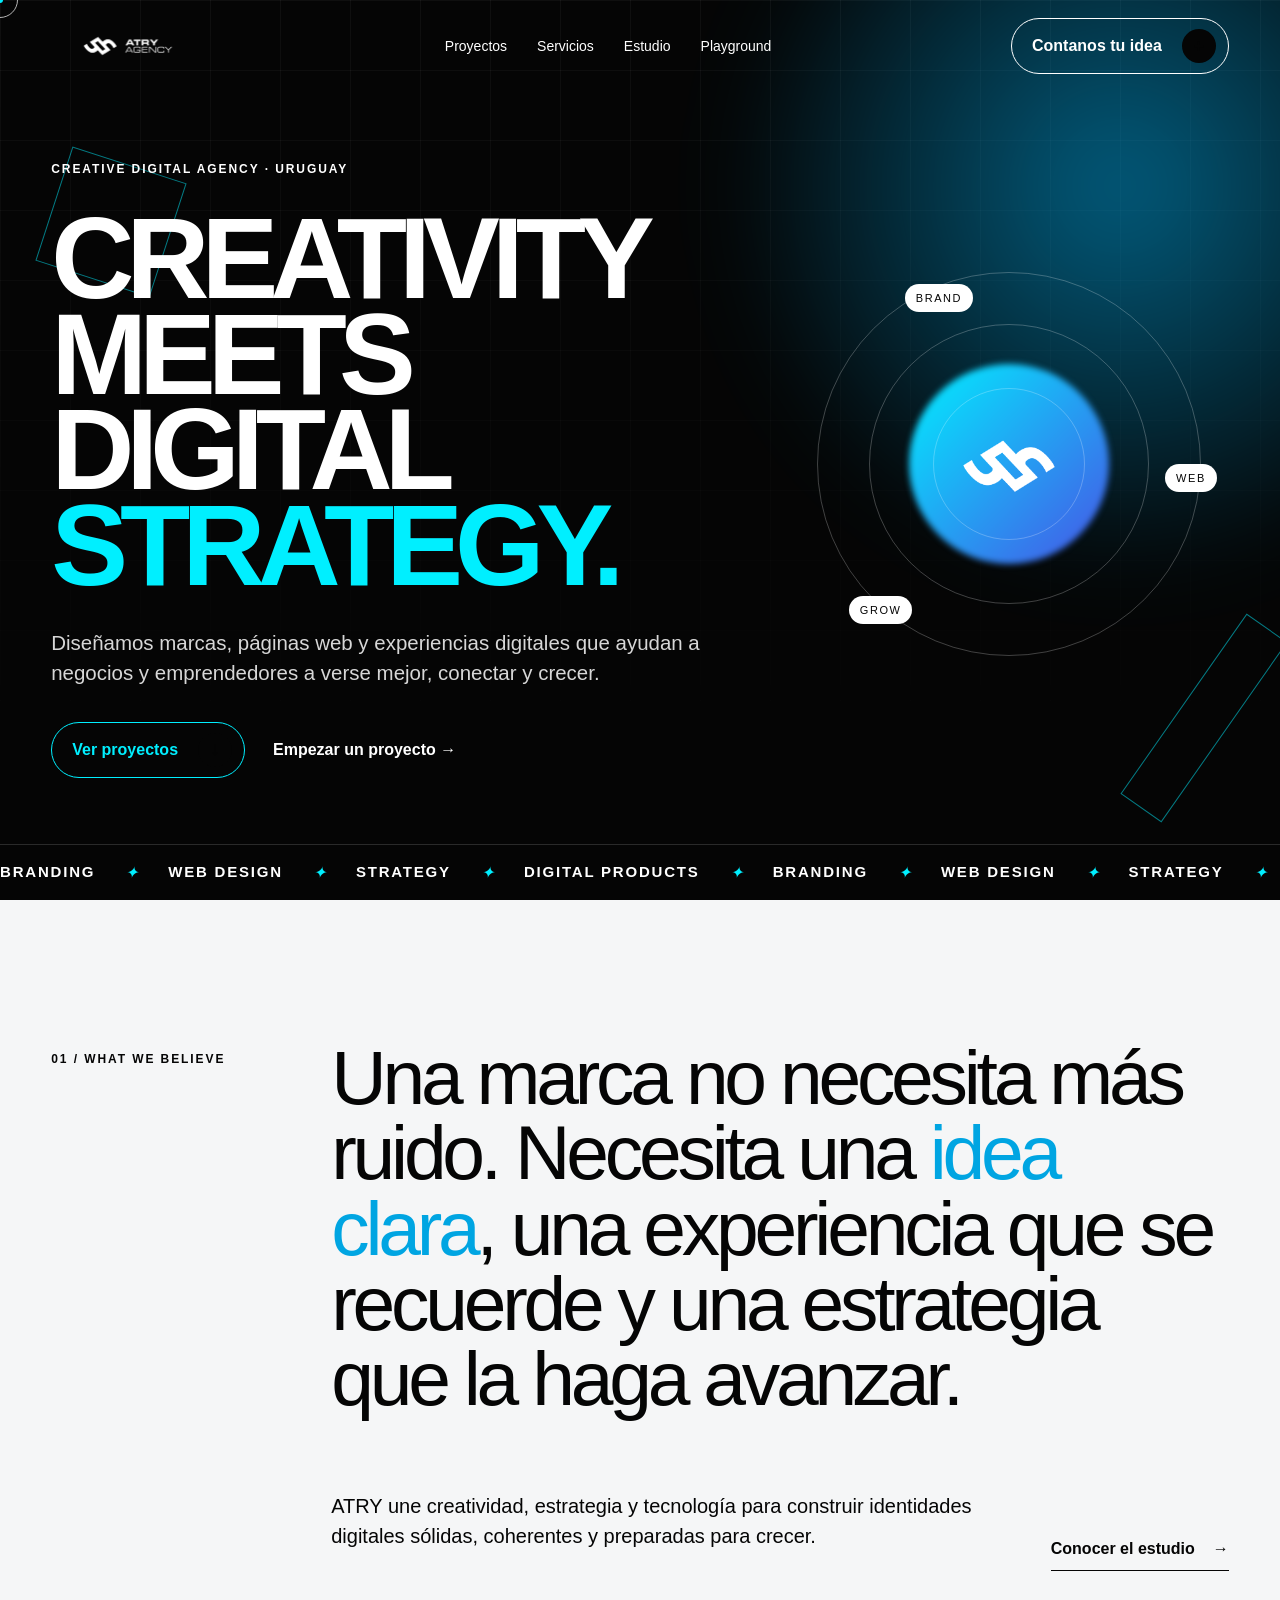
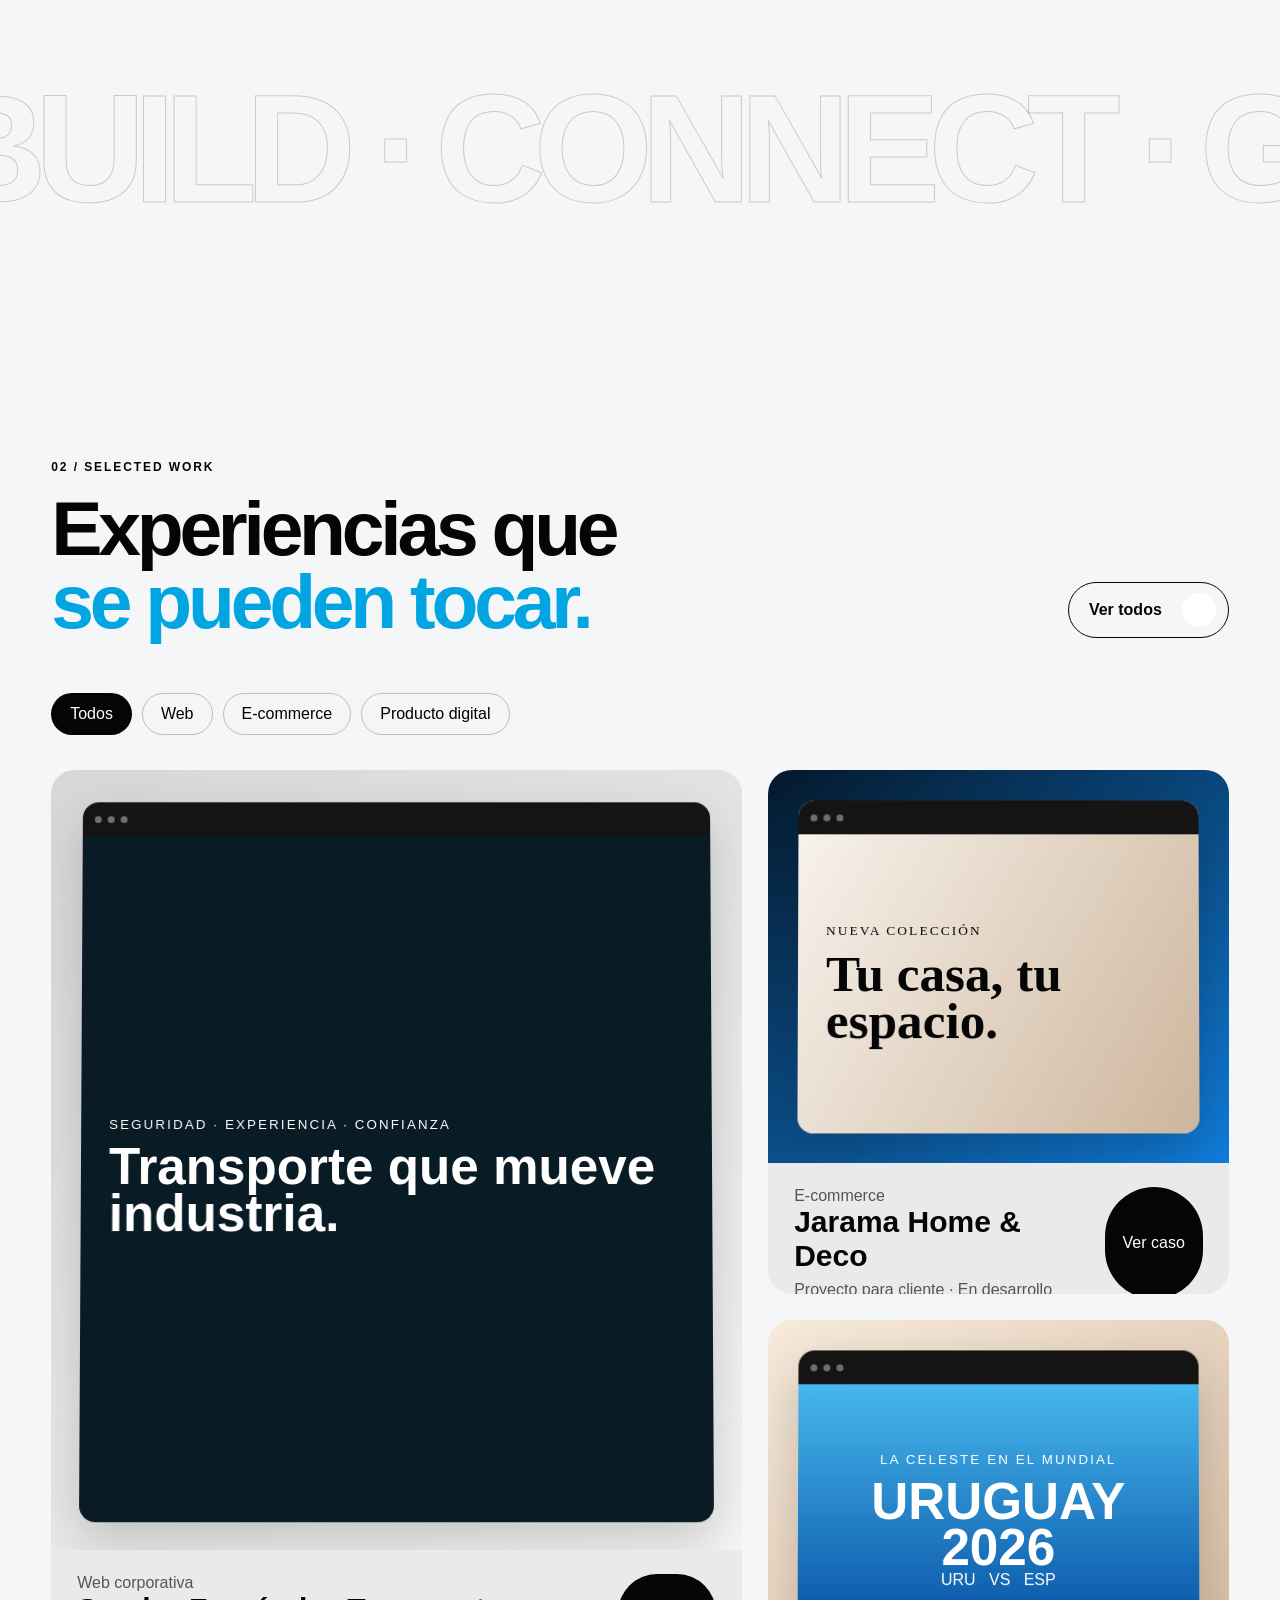
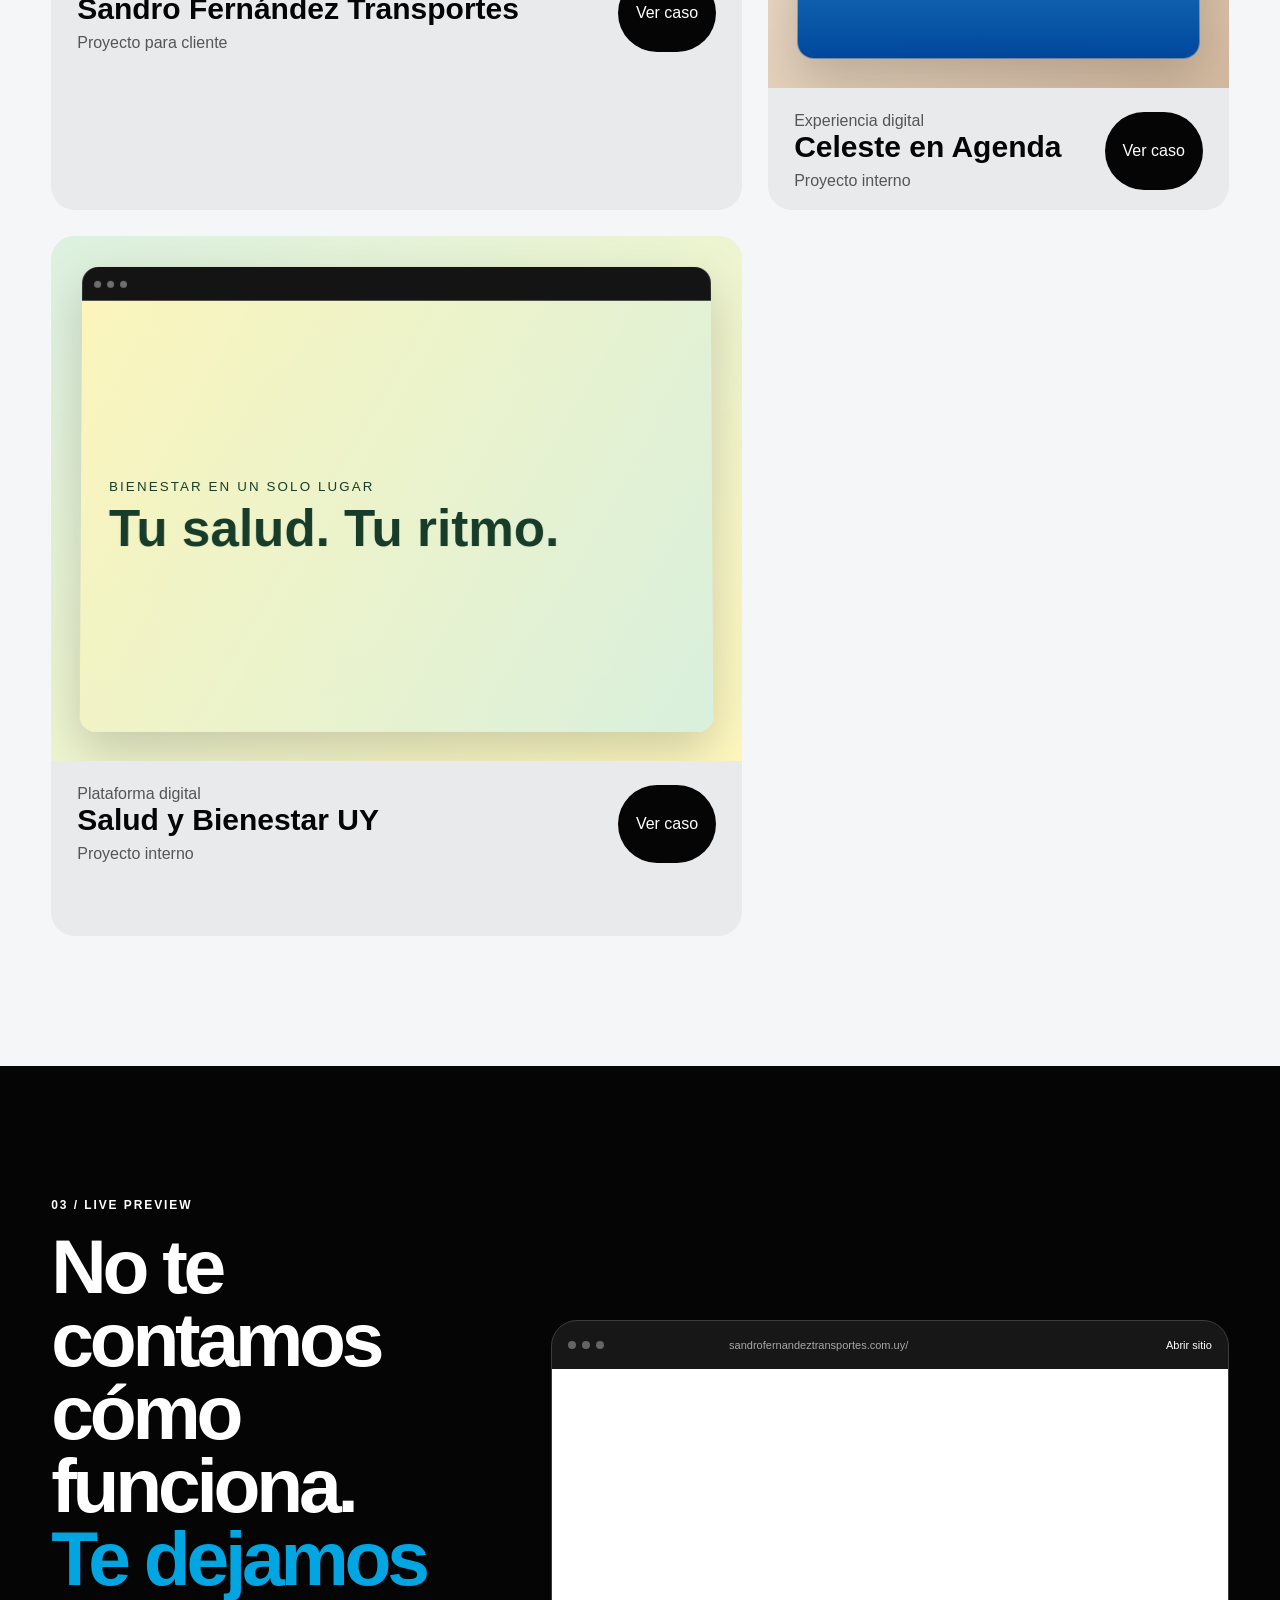
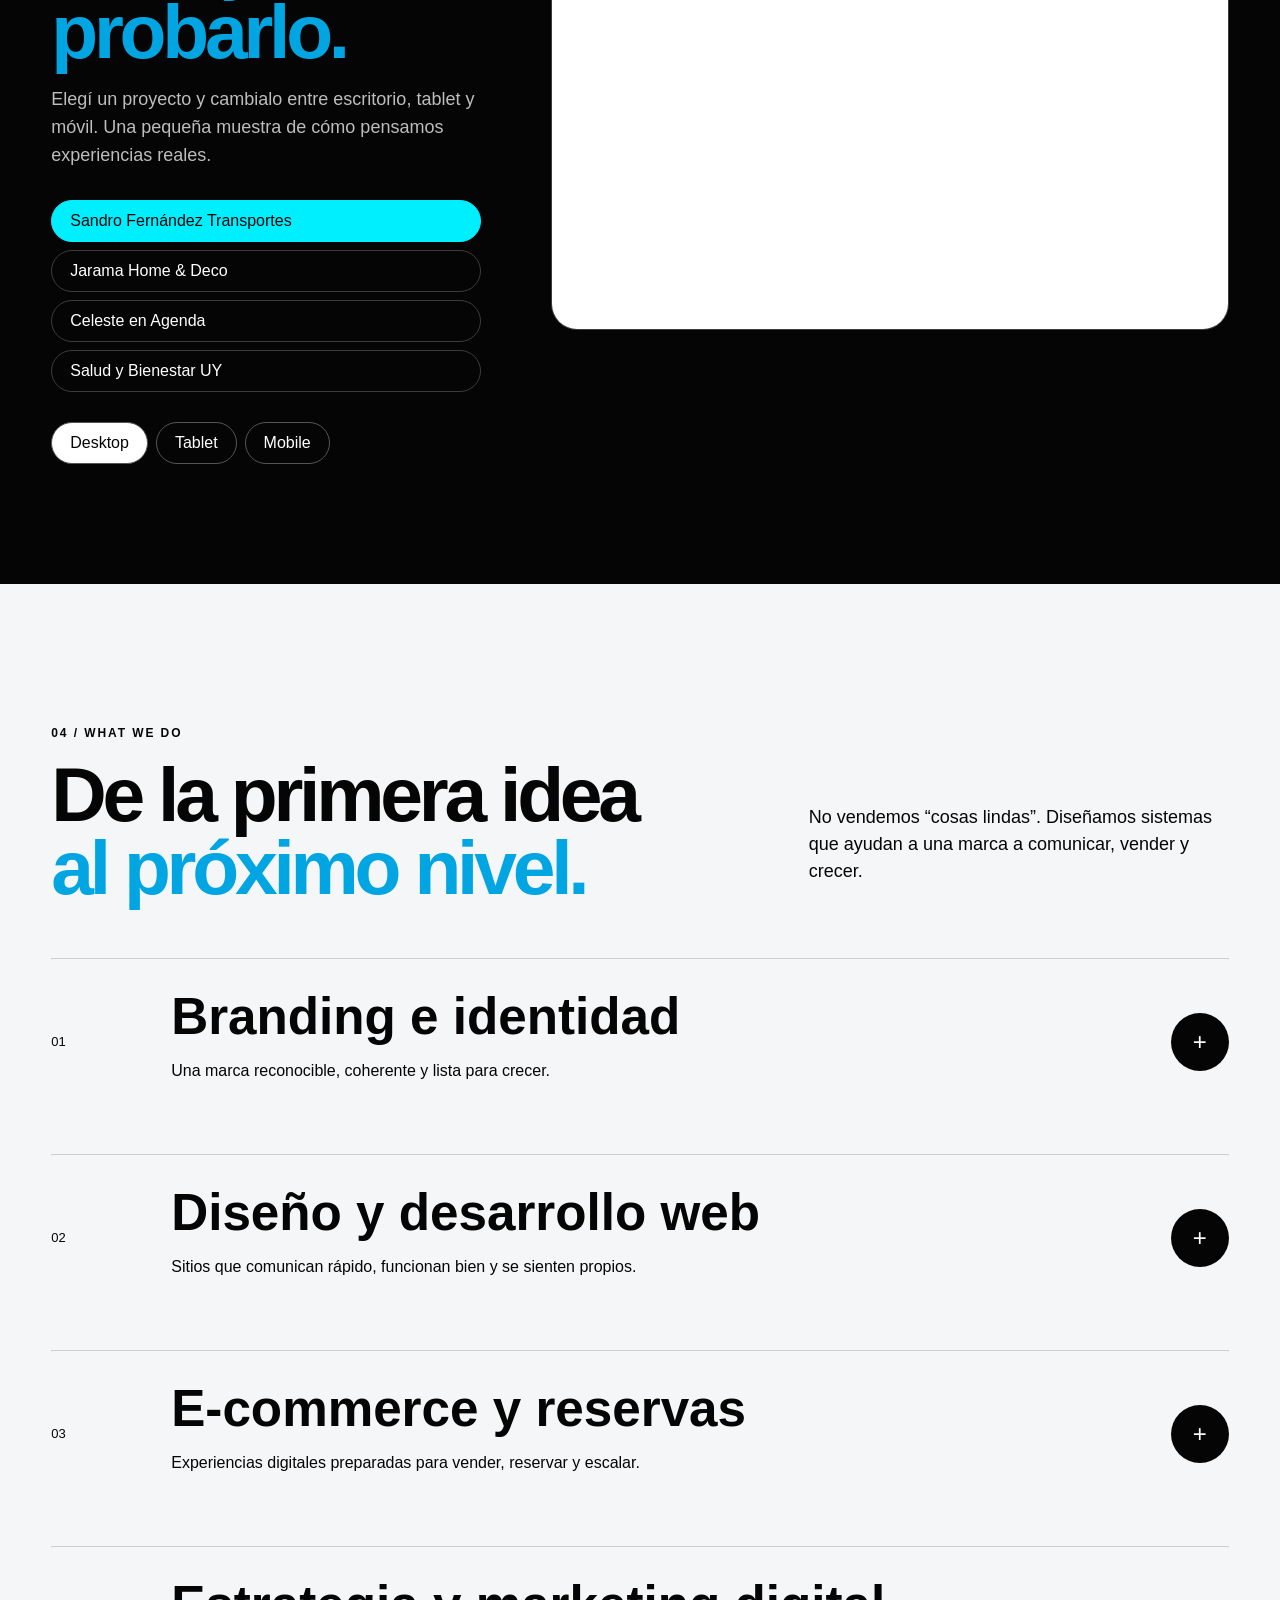
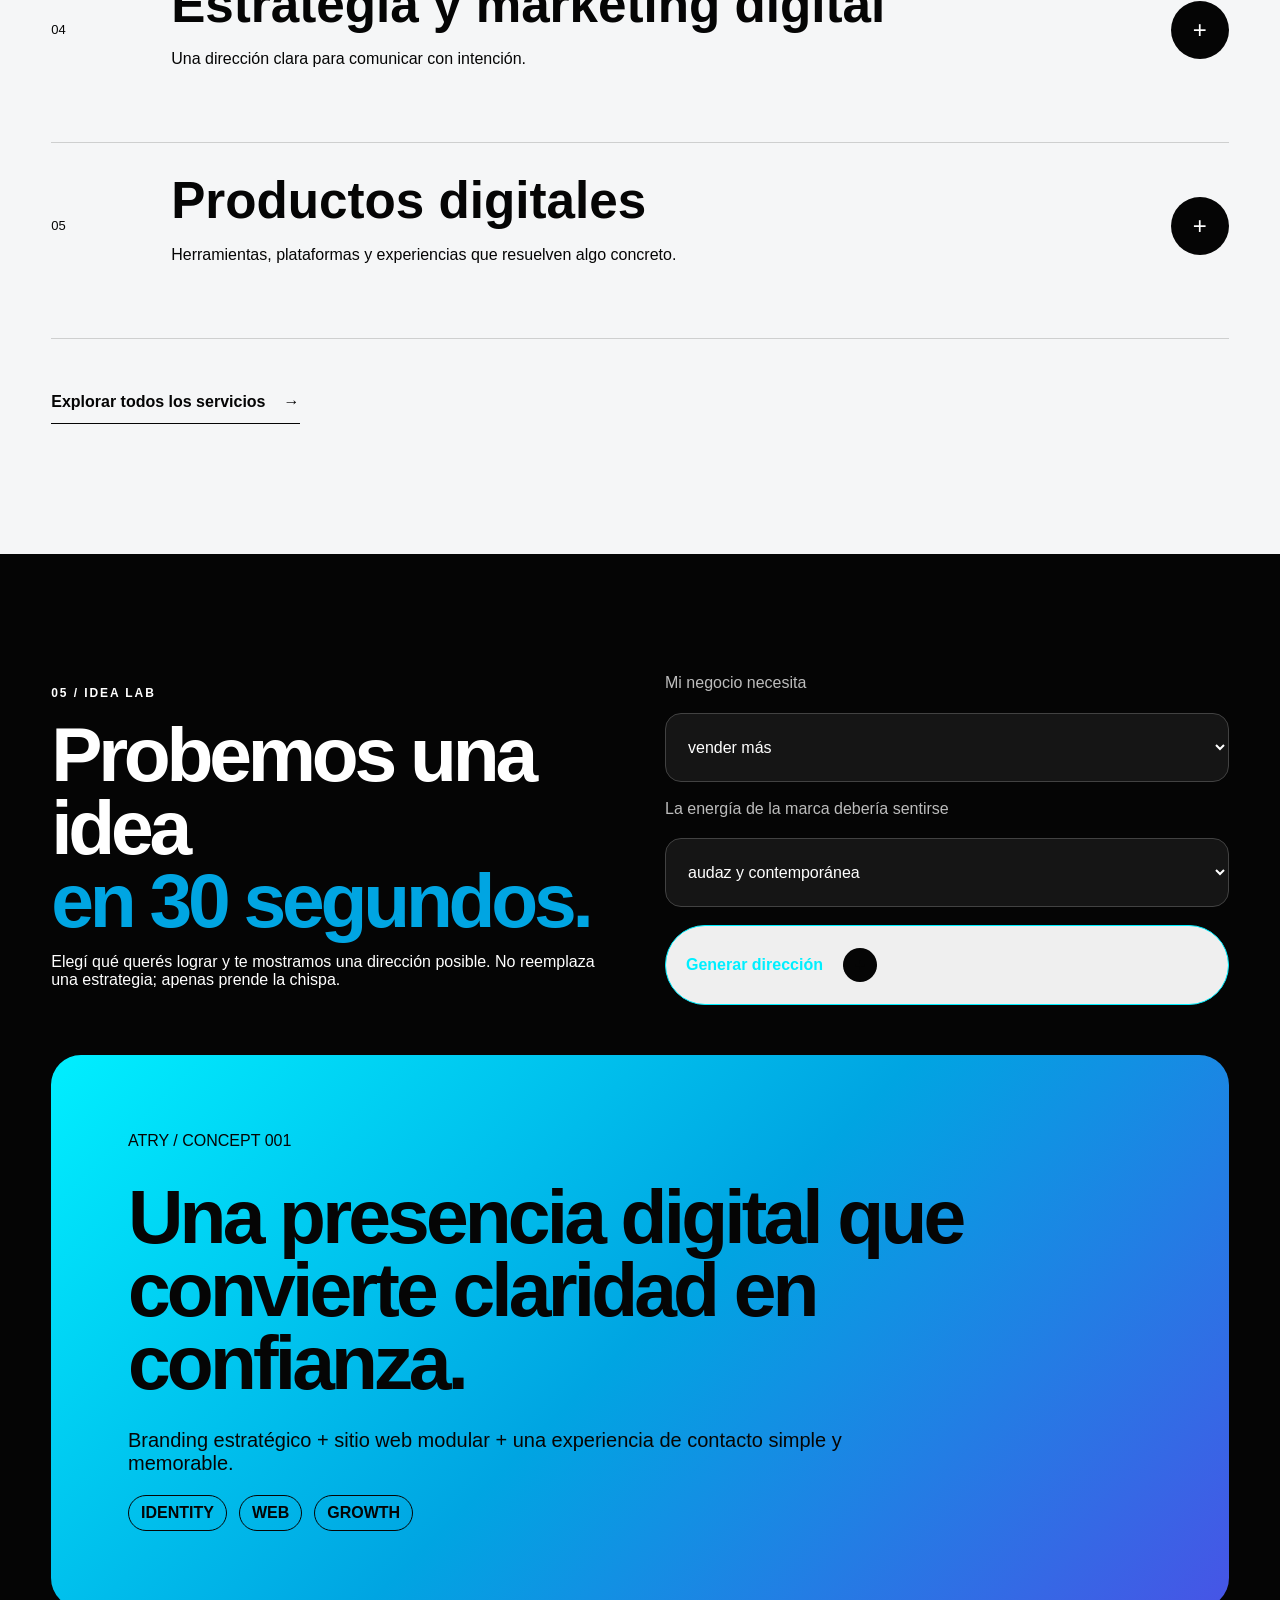
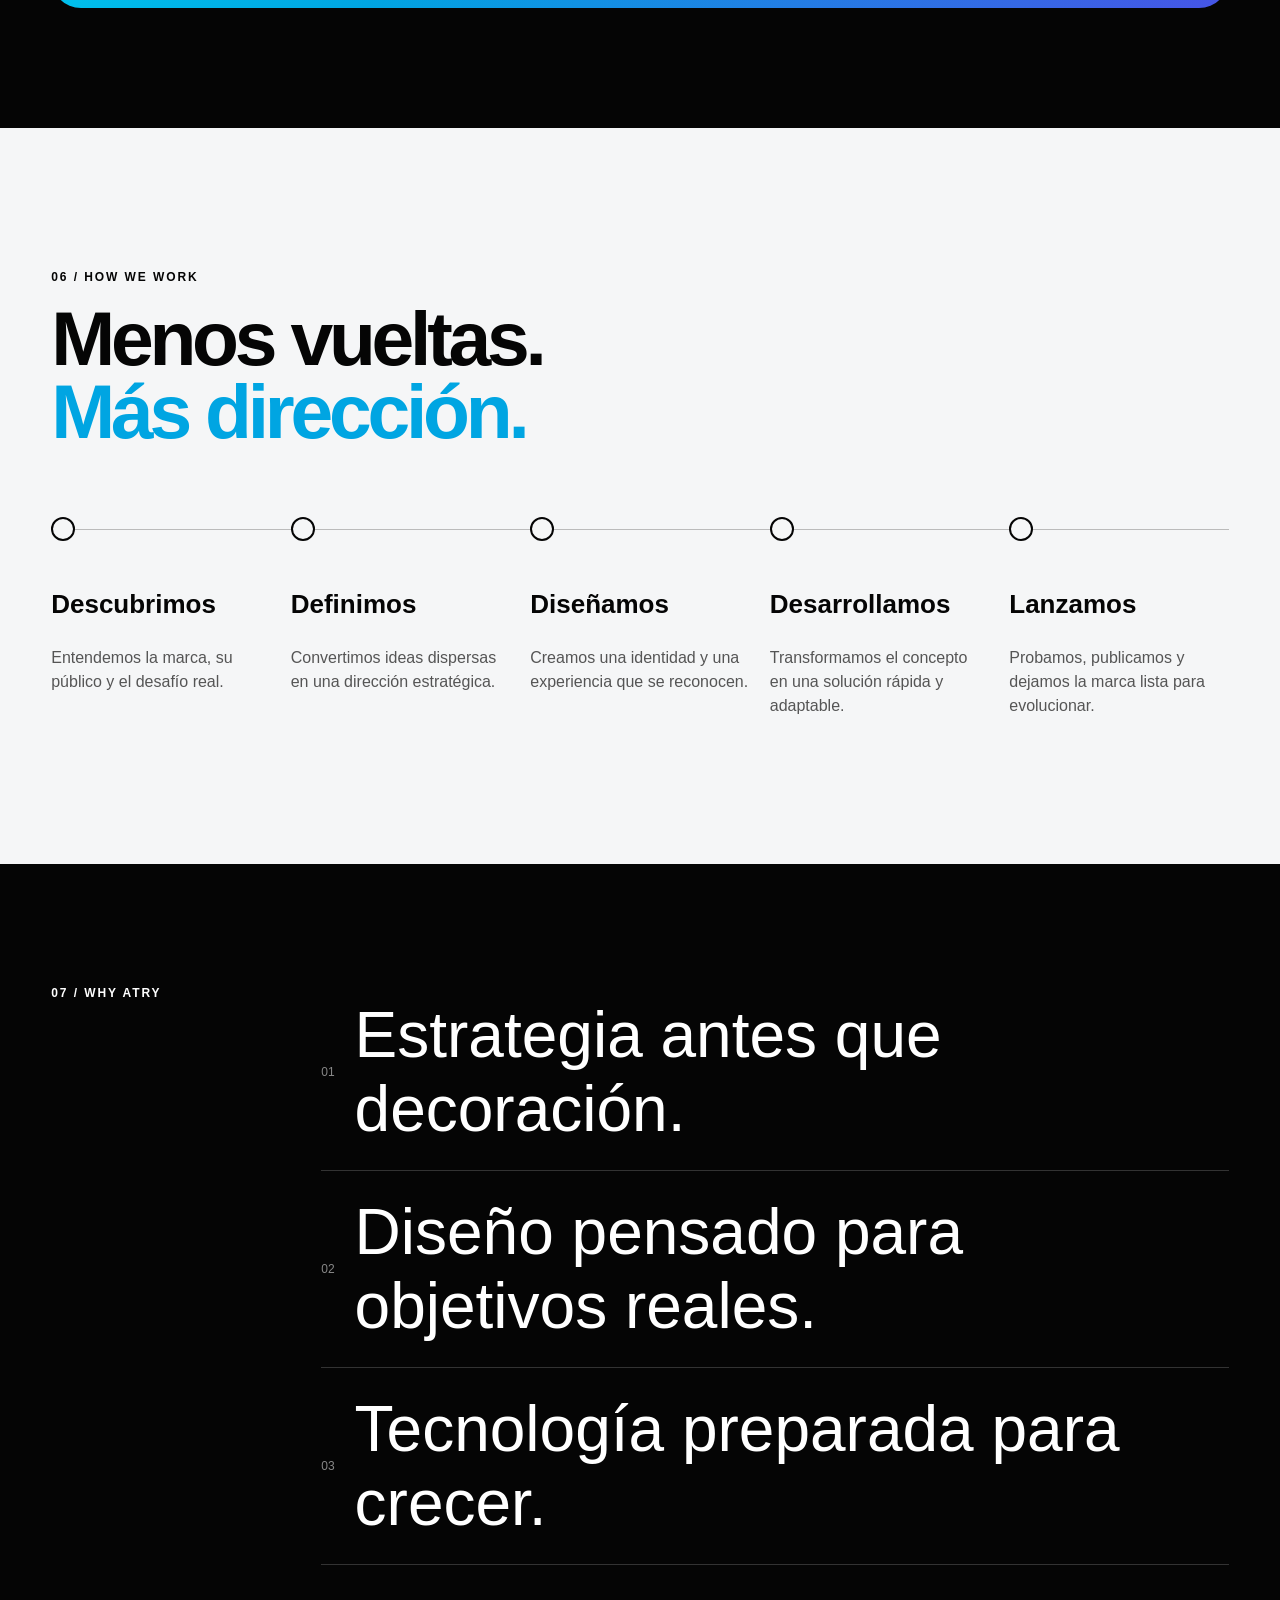
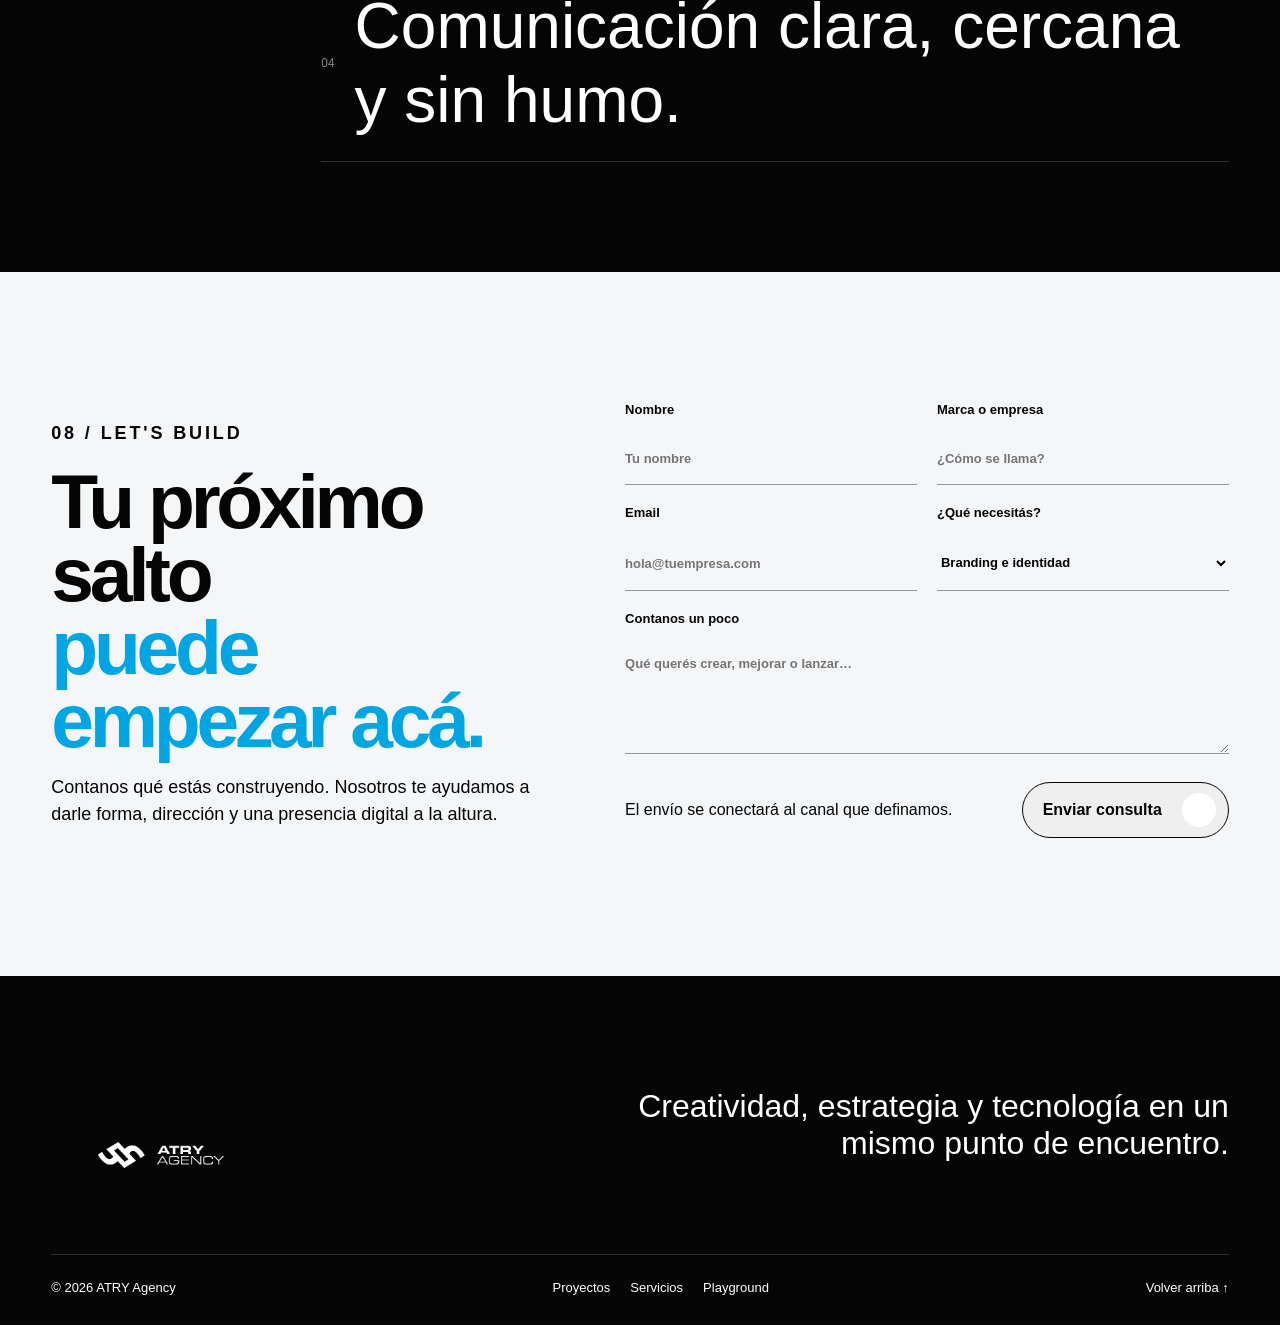
==== index.html @ 4029b4ab "Add files via upload" ====
<!doctype html>
<html lang="es">
<head>
  <meta charset="utf-8">
  <meta name="viewport" content="width=device-width,initial-scale=1">
  <meta name="description" content="ATRY Agency crea marcas, sitios web y productos digitales donde creatividad, estrategia y tecnología se encuentran.">
  <meta name="theme-color" content="#050505">
  <title>ATRY Agency — Creativity meets digital strategy</title>
  <link rel="icon" href="assets/FAVICON-DEGRADE.png">
  <link rel="stylesheet" href="styles.css">
  <script src="script.js" defer></script>
</head>
<body>
<a class="skip-link" href="#contenido">Saltar al contenido</a>
<div class="cursor-dot" aria-hidden="true"></div><div class="cursor-ring" aria-hidden="true"></div>
<div class="scroll-progress" aria-hidden="true"><span></span></div>
<header class="site-header" data-header>
  <a class="brand" href="index.html" aria-label="ATRY Agency, inicio"><img src="assets/IMAGOTIPO-BLANCO.png" alt="ATRY Agency"></a>
  <nav class="desktop-nav" aria-label="Navegación principal">
    <a href="#trabajos">Proyectos</a><a href="#servicios">Servicios</a><a href="#estudio">Estudio</a><a href="playground.html">Playground</a>
  </nav>
  <a class="pill-button pill-button--light" href="#contacto"><span>Contanos tu idea</span><b aria-hidden="true">+</b></a>
  <button class="menu-toggle" type="button" aria-expanded="false" aria-controls="mobile-menu" aria-label="Abrir menú"><span></span><span></span></button>
</header>
<nav class="mobile-menu" id="mobile-menu" aria-hidden="true"><a href="#trabajos">Proyectos</a><a href="#servicios">Servicios</a><a href="#estudio">Estudio</a><a href="playground.html">Playground</a><a href="#contacto">Contacto</a></nav>
<main id="contenido">
<section class="hero dark-section">
  <div class="hero-grid" aria-hidden="true"></div><div class="hero-glow" aria-hidden="true"></div>
  <div class="hero-shape hero-shape--one" aria-hidden="true"></div><div class="hero-shape hero-shape--two" aria-hidden="true"></div>
  <div class="container hero-layout">
    <div class="hero-copy">
      <p class="micro-label reveal">Creative digital agency · Uruguay</p>
      <h1 class="hero-title"><span class="hero-line"><span>CREATIVITY</span></span><span class="hero-line"><span>MEETS DIGITAL</span></span><span class="hero-line accent"><span>STRATEGY.</span></span></h1>
      <p class="hero-lead reveal">Diseñamos marcas, páginas web y experiencias digitales que ayudan a negocios y emprendedores a verse mejor, conectar y crecer.</p>
      <div class="hero-actions reveal"><a class="pill-button pill-button--accent" href="#trabajos"><span>Ver proyectos</span><b>↓</b></a><a class="text-link" href="#contacto">Empezar un proyecto <span>→</span></a></div>
    </div>
    <div class="hero-orbit" aria-hidden="true"><img src="assets/LOGOTIPO-BLANCO.png" alt=""><span class="orbit orbit-a"></span><span class="orbit orbit-b"></span><span class="orbit orbit-c"></span><span class="orbit-label orbit-label-a">BRAND</span><span class="orbit-label orbit-label-b">WEB</span><span class="orbit-label orbit-label-c">GROW</span></div>
  </div>
  <div class="ticker"><div><span>BRANDING</span><i>✦</i><span>WEB DESIGN</span><i>✦</i><span>STRATEGY</span><i>✦</i><span>DIGITAL PRODUCTS</span><i>✦</i><span>BRANDING</span><i>✦</i><span>WEB DESIGN</span><i>✦</i><span>STRATEGY</span><i>✦</i></div></div>
</section>

<section class="statement light-section" id="estudio">
  <div class="container statement-grid">
    <p class="section-index reveal">01 / WHAT WE BELIEVE</p>
    <div>
      <p class="statement-text reveal">Una marca no necesita más ruido. Necesita una <em>idea clara</em>, una experiencia que se recuerde y una estrategia que la haga avanzar.</p>
      <div class="statement-points reveal"><p>ATRY une creatividad, estrategia y tecnología para construir identidades digitales sólidas, coherentes y preparadas para crecer.</p><a class="chip-link" href="estudio.html">Conocer el estudio <span>→</span></a></div>
    </div>
  </div>
  <div class="kinetic-word" aria-hidden="true">BUILD · CONNECT · GROW</div>
</section>

<section class="work light-section" id="trabajos">
  <div class="container">
    <div class="section-head reveal"><div><p class="section-index">02 / SELECTED WORK</p><h2>Experiencias que<br><em>se pueden tocar.</em></h2></div><a class="pill-button pill-button--dark" href="proyectos.html"><span>Ver todos</span><b>↗</b></a></div>
    <div class="project-filters" role="tablist" aria-label="Filtrar proyectos"><button class="active" data-filter="all">Todos</button><button data-filter="web">Web</button><button data-filter="ecommerce">E-commerce</button><button data-filter="product">Producto digital</button></div>
    <div class="project-grid" id="project-grid"></div>
  </div>
</section>

<section class="live-preview dark-section" id="preview">
  <div class="container live-layout">
    <div class="live-copy reveal"><p class="section-index">03 / LIVE PREVIEW</p><h2>No te contamos cómo funciona.<br><em>Te dejamos probarlo.</em></h2><p>Elegí un proyecto y cambialo entre escritorio, tablet y móvil. Una pequeña muestra de cómo pensamos experiencias reales.</p>
      <div class="project-picker" id="project-picker" role="listbox" aria-label="Seleccionar proyecto"></div>
      <div class="device-switcher" aria-label="Cambiar dispositivo"><button class="active" data-device="desktop">Desktop</button><button data-device="tablet">Tablet</button><button data-device="mobile">Mobile</button></div>
    </div>
    <div class="live-frame desktop reveal" id="live-frame">
      <div class="browser-top"><span class="browser-dots"><i></i><i></i><i></i></span><span id="live-url">selected-work</span><a id="live-open" href="#" target="_blank" rel="noopener noreferrer">Abrir sitio</a></div>
      <div class="live-screen"><div class="loading-state" id="loading-state"><span></span><p>Cargando experiencia…</p></div><iframe id="live-iframe" title="Vista previa del proyecto" loading="lazy"></iframe><div class="preview-fallback" id="preview-fallback"><img src="assets/IMAGOTIPO-BLANCO.png" alt="ATRY Agency"><p>Esta web prefiere abrirse en una pestaña nueva.</p><a id="fallback-link" class="pill-button pill-button--accent" href="#" target="_blank" rel="noopener noreferrer"><span>Visitar proyecto</span><b>↗</b></a></div></div>
    </div>
  </div>
</section>

<section class="services light-section" id="servicios">
  <div class="container">
    <div class="section-head reveal"><div><p class="section-index">04 / WHAT WE DO</p><h2>De la primera idea<br><em>al próximo nivel.</em></h2></div><p class="side-copy">No vendemos “cosas lindas”. Diseñamos sistemas que ayudan a una marca a comunicar, vender y crecer.</p></div>
    <div class="service-deck" id="service-deck"></div>
    <a class="chip-link centered" href="servicios.html">Explorar todos los servicios <span>→</span></a>
  </div>
</section>

<section class="idea-lab dark-section">
  <div class="container lab-layout">
    <div class="lab-copy reveal"><p class="section-index">05 / IDEA LAB</p><h2>Probemos una idea<br><em>en 30 segundos.</em></h2><p>Elegí qué querés lograr y te mostramos una dirección posible. No reemplaza una estrategia; apenas prende la chispa.</p></div>
    <form class="idea-builder reveal" id="idea-builder">
      <label>Mi negocio necesita<select id="goal-select"><option value="vender">vender más</option><option value="posicionar">verse más profesional</option><option value="reservas">recibir reservas o turnos</option><option value="lanzar">lanzar una idea nueva</option></select></label>
      <label>La energía de la marca debería sentirse<select id="vibe-select"><option value="audaz">audaz y contemporánea</option><option value="premium">premium y refinada</option><option value="cercana">cercana y humana</option><option value="experimental">experimental y sorprendente</option></select></label>
      <button class="pill-button pill-button--accent" type="submit"><span>Generar dirección</span><b>+</b></button>
    </form>
    <article class="idea-result reveal" id="idea-result"><span>ATRY / CONCEPT 001</span><h3>Una presencia digital que convierte claridad en confianza.</h3><p>Branding estratégico + sitio web modular + una experiencia de contacto simple y memorable.</p><div><b>IDENTITY</b><b>WEB</b><b>GROWTH</b></div></article>
  </div>
</section>

<section class="process light-section">
  <div class="container"><div class="section-head reveal"><div><p class="section-index">06 / HOW WE WORK</p><h2>Menos vueltas.<br><em>Más dirección.</em></h2></div></div>
    <div class="process-track"><div class="process-progress" aria-hidden="true"></div>
      <article><span>01</span><h3>Descubrimos</h3><p>Entendemos la marca, su público y el desafío real.</p></article><article><span>02</span><h3>Definimos</h3><p>Convertimos ideas dispersas en una dirección estratégica.</p></article><article><span>03</span><h3>Diseñamos</h3><p>Creamos una identidad y una experiencia que se reconocen.</p></article><article><span>04</span><h3>Desarrollamos</h3><p>Transformamos el concepto en una solución rápida y adaptable.</p></article><article><span>05</span><h3>Lanzamos</h3><p>Probamos, publicamos y dejamos la marca lista para evolucionar.</p></article>
    </div>
  </div>
</section>

<section class="why dark-section"><div class="container why-grid"><p class="section-index">07 / WHY ATRY</p><div class="why-lines"><p><span>01</span>Estrategia antes que decoración.</p><p><span>02</span>Diseño pensado para objetivos reales.</p><p><span>03</span>Tecnología preparada para crecer.</p><p><span>04</span>Comunicación clara, cercana y sin humo.</p></div></div></section>

<section class="contact light-section" id="contacto"><div class="container contact-grid"><div class="contact-copy reveal"><p class="section-index">08 / LET'S BUILD</p><h2>Tu próximo salto<br><em>puede empezar acá.</em></h2><p>Contanos qué estás construyendo. Nosotros te ayudamos a darle forma, dirección y una presencia digital a la altura.</p></div>
<form class="contact-form reveal" id="contact-form"><label>Nombre<input required name="name" autocomplete="name" placeholder="Tu nombre"></label><label>Marca o empresa<input name="brand" placeholder="¿Cómo se llama?"></label><label>Email<input required type="email" name="email" autocomplete="email" placeholder="hola@tuempresa.com"></label><label>¿Qué necesitás?<select name="service"><option>Branding e identidad</option><option>Diseño y desarrollo web</option><option>E-commerce o reservas</option><option>Producto digital</option><option>Estrategia digital</option><option>Otro</option></select></label><label class="wide">Contanos un poco<textarea required name="message" rows="5" placeholder="Qué querés crear, mejorar o lanzar…"></textarea></label><input class="honeypot" tabindex="-1" autocomplete="off" name="website"><div class="wide form-bottom"><p id="form-status" aria-live="polite">El envío se conectará al canal que definamos.</p><button class="pill-button pill-button--dark" type="submit"><span>Enviar consulta</span><b>→</b></button></div></form></div></section>
</main>
<footer class="site-footer dark-section"><div class="container footer-top"><img src="assets/IMAGOTIPO-BLANCO.png" alt="ATRY Agency"><p>Creatividad, estrategia y tecnología en un mismo punto de encuentro.</p></div><div class="container footer-bottom"><span>© <span id="year"></span> ATRY Agency</span><nav><a href="proyectos.html">Proyectos</a><a href="servicios.html">Servicios</a><a href="playground.html">Playground</a></nav><a href="#inicio">Volver arriba ↑</a></div></footer>
<div class="project-modal" id="project-modal" role="dialog" aria-modal="true" aria-hidden="true" aria-labelledby="modal-title"><div class="modal-backdrop" data-close-modal></div><div class="modal-panel"><button class="modal-close" type="button" data-close-modal aria-label="Cerrar proyecto">Cerrar ×</button><div id="modal-content"></div></div></div>
</body></html>
---- styles.css ----
:root{--cyan:#00efff;--blue:#00a5e2;--violet:#4754e6;--ice:#bcdaed;--ink:#050505;--paper:#f5f6f7;--line:rgba(0,0,0,.16);--radius:28px;--max:1540px;--pad:clamp(20px,4vw,72px)}*{box-sizing:border-box}html{scroll-behavior:smooth}body{margin:0;background:var(--ink);color:var(--ink);font-family:Arial,Helvetica,sans-serif;overflow-x:hidden}body.locked{overflow:hidden}a{color:inherit;text-decoration:none}button,input,select,textarea{font:inherit}button{cursor:pointer}.container{width:min(var(--max),calc(100% - var(--pad)*2));margin:auto}.dark-section{background:#050505;color:white}.light-section{background:var(--paper);color:var(--ink)}.skip-link{position:fixed;left:16px;top:-60px;background:white;color:black;padding:12px 18px;z-index:999}.skip-link:focus{top:16px}.site-header{position:fixed;z-index:100;top:0;left:0;width:100%;height:92px;padding:0 var(--pad);display:flex;align-items:center;justify-content:space-between;transition:.3s}.site-header.is-scrolled{height:72px;background:rgba(5,5,5,.9);backdrop-filter:blur(18px);border-bottom:1px solid rgba(255,255,255,.12)}.brand img{width:154px;display:block}.desktop-nav{display:flex;gap:30px;color:#fff;font-size:14px}.desktop-nav a{position:relative}.desktop-nav a:after{content:"";position:absolute;left:0;bottom:-6px;width:0;height:2px;background:var(--cyan);transition:.25s}.desktop-nav a:hover:after{width:100%}.pill-button{display:inline-flex;align-items:center;gap:20px;border-radius:999px;padding:10px 12px 10px 20px;border:1px solid currentColor;transition:.25s;font-weight:700}.pill-button b{width:34px;height:34px;border-radius:50%;display:grid;place-items:center;background:currentColor;color:var(--ink);font-size:18px}.pill-button--light{color:white}.pill-button--accent{color:var(--cyan)}.pill-button--accent b{color:#050505}.pill-button--dark{color:#050505}.pill-button--dark b{color:white}.pill-button:hover{transform:translateY(-3px)}.menu-toggle{display:none;background:none;border:0;width:42px;height:42px}.menu-toggle span{display:block;height:2px;background:white;margin:8px}.mobile-menu{position:fixed;inset:0;background:#050505;color:white;z-index:90;display:none;place-content:center;gap:24px;font-size:42px;text-align:center}.mobile-menu.open{display:grid}.scroll-progress{position:fixed;z-index:120;top:0;left:0;width:100%;height:3px}.scroll-progress span{display:block;width:0;height:100%;background:linear-gradient(90deg,var(--cyan),var(--violet))}.cursor-dot,.cursor-ring{position:fixed;z-index:200;pointer-events:none;border-radius:50%;transform:translate(-50%,-50%)}.cursor-dot{width:6px;height:6px;background:var(--cyan)}.cursor-ring{width:36px;height:36px;border:1px solid rgba(255,255,255,.7);transition:width .2s,height .2s}.hero{min-height:100vh;position:relative;overflow:hidden;padding:150px 0 88px}.hero-grid{position:absolute;inset:0;background-image:linear-gradient(rgba(255,255,255,.045) 1px,transparent 1px),linear-gradient(90deg,rgba(255,255,255,.045) 1px,transparent 1px);background-size:70px 70px;mask-image:linear-gradient(to bottom,black,transparent 88%)}.hero-glow{position:absolute;width:65vw;height:65vw;right:-20vw;top:-18vw;background:radial-gradient(circle,var(--blue),transparent 68%);filter:blur(40px);opacity:.55}.hero-layout{position:relative;display:grid;grid-template-columns:minmax(0,1fr) 420px;gap:60px;align-items:center}.micro-label,.section-index{font-size:12px;letter-spacing:.16em;font-weight:700;text-transform:uppercase}.hero-title{font-size:clamp(62px,9vw,152px);line-height:.83;letter-spacing:-.07em;margin:35px 0}.hero-line{display:block;overflow:hidden}.hero-line>span{display:block;transform:translateY(110%);animation:lineIn .9s cubic-bezier(.2,.8,.2,1) forwards}.hero-line:nth-child(2)>span{animation-delay:.12s}.hero-line:nth-child(3)>span{animation-delay:.24s}.hero-title .accent{color:var(--cyan)}@keyframes lineIn{to{transform:none}}.hero-lead{font-size:clamp(17px,1.6vw,25px);max-width:680px;line-height:1.45;color:#d7d7d7}.hero-actions{display:flex;align-items:center;gap:28px;margin-top:34px}.text-link{font-weight:700}.text-link span{display:inline-block;transition:.2s}.text-link:hover span{transform:translateX(8px)}.hero-orbit{position:relative;width:400px;aspect-ratio:1;border-radius:50%;display:grid;place-items:center}.hero-orbit:before{content:"";position:absolute;inset:25%;border-radius:50%;background:linear-gradient(135deg,var(--cyan),var(--violet));filter:blur(3px)}.hero-orbit img{position:relative;width:130px;z-index:2}.orbit{position:absolute;border:1px solid rgba(255,255,255,.24);border-radius:50%;animation:spin 18s linear infinite}.orbit-a{inset:2%}.orbit-b{inset:15%;animation-direction:reverse;animation-duration:12s}.orbit-c{inset:31%;animation-duration:8s}.orbit-label{position:absolute;font-size:11px;letter-spacing:.14em;background:white;color:#050505;padding:8px 11px;border-radius:999px}.orbit-label-a{top:5%;left:24%}.orbit-label-b{right:-2%;top:50%}.orbit-label-c{bottom:10%;left:10%}@keyframes spin{to{transform:rotate(360deg)}}.hero-shape{position:absolute;border:1px solid rgba(0,239,255,.5)}.hero-shape--one{width:120px;height:120px;left:4%;top:18%;transform:rotate(18deg)}.hero-shape--two{width:50px;height:220px;right:4%;bottom:8%;transform:rotate(35deg)}.ticker{position:absolute;bottom:0;width:100%;overflow:hidden;border-top:1px solid rgba(255,255,255,.15);padding:18px 0}.ticker div{display:flex;gap:30px;width:max-content;animation:ticker 22s linear infinite}.ticker span{font-size:15px;font-weight:800;letter-spacing:.12em}.ticker i{color:var(--cyan)}@keyframes ticker{to{transform:translateX(-50%)}}.statement{padding:140px 0 80px;overflow:hidden}.statement-grid{display:grid;grid-template-columns:220px 1fr;gap:60px}.statement-text{font-size:clamp(42px,6vw,100px);line-height:.98;letter-spacing:-.055em;margin:0;max-width:1200px}.statement-text em,.section-head em,.live-copy em,.page-hero em,.lab-copy em,.contact-copy em,.service-cta em{font-style:normal;color:var(--blue)}.statement-points{display:grid;grid-template-columns:1fr auto;gap:30px;align-items:end;margin-top:55px}.statement-points p{font-size:20px;line-height:1.5;max-width:680px}.chip-link{display:inline-flex;gap:18px;border-bottom:1px solid;padding:12px 0;font-weight:700}.centered{margin:42px auto 0;width:max-content}.kinetic-word{font-size:12vw;white-space:nowrap;font-weight:900;letter-spacing:-.08em;color:transparent;-webkit-text-stroke:1px rgba(0,0,0,.18);transform:translateX(-5vw);margin-top:90px}.work,.services,.process,.contact,.archive,.capabilities,.studio-story,.playground{padding:130px 0}.section-head{display:flex;justify-content:space-between;gap:40px;align-items:end;margin-bottom:55px}.section-head h2,.live-copy h2,.lab-copy h2,.contact-copy h2,.service-cta h2{font-size:clamp(48px,6vw,96px);line-height:.95;letter-spacing:-.055em;margin:18px 0 0}.side-copy{max-width:420px;font-size:18px;line-height:1.5}.project-filters{display:flex;gap:10px;margin-bottom:35px;flex-wrap:wrap}.project-filters button,.device-switcher button,.project-picker button{background:transparent;border:1px solid rgba(0,0,0,.23);border-radius:999px;padding:11px 18px}.project-filters button.active{background:#050505;color:white}.project-grid{display:grid;grid-template-columns:1.2fr .8fr;gap:26px}.project-card{border-radius:24px;overflow:hidden;background:#e9eaec;min-height:470px;position:relative;transition:.35s}.project-card:nth-child(3n+1){grid-row:span 2;min-height:700px}.project-card:hover{transform:translateY(-8px)}.project-visual{height:75%;min-height:360px;position:relative;overflow:hidden;padding:30px;background:linear-gradient(145deg,#d7d7d7,#f5f5f5)}.project-card:nth-child(2) .project-visual{background:linear-gradient(145deg,#04182c,#0f7ddc)}.project-card:nth-child(3) .project-visual{background:linear-gradient(145deg,#f7eadb,#d3b99e)}.project-card:nth-child(4) .project-visual{background:linear-gradient(145deg,#dcf1e0,#fff8be)}.project-browser{height:100%;background:white;border-radius:16px;box-shadow:0 20px 50px rgba(0,0,0,.18);overflow:hidden;transform:perspective(1000px) rotateX(1deg);transition:.5s}.project-card:hover .project-browser{transform:scale(1.025)}.mini-bar{height:34px;background:#141414;display:flex;align-items:center;padding:0 12px;gap:6px}.mini-bar i{width:7px;height:7px;border-radius:50%;background:#6f6f6f}.mock-page{height:calc(100% - 34px);padding:28px;display:flex;flex-direction:column;justify-content:center}.mock-page strong{font-size:clamp(34px,4vw,72px);line-height:.9}.mock-page small{letter-spacing:.16em;margin-bottom:12px}.mock-page--sandro{background:#091b24;color:white}.mock-page--sandro b{color:#f2b95f}.mock-page--jarama{background:linear-gradient(120deg,#f7f2eb,#cdb59c);font-family:Georgia,serif}.mock-page--celeste{background:linear-gradient(#46b7ee,#00479c);color:white;text-align:center}.mock-page--syb{background:linear-gradient(120deg,#fbf5bc,#d9f0dd);color:#173c2a}.project-info{padding:24px 26px 28px;display:flex;justify-content:space-between;gap:20px}.project-info h3{font-size:30px;margin:0 0 8px}.project-info p{margin:0;color:#555}.project-open{border:0;background:#050505;color:white;border-radius:999px;padding:0 18px;white-space:nowrap}.live-preview{padding:120px 0}.live-layout{display:grid;grid-template-columns:430px 1fr;gap:70px;align-items:center}.live-copy p:not(.section-index){color:#bdbdbd;font-size:18px;line-height:1.55}.project-picker{display:grid;gap:8px;margin:30px 0}.project-picker button{color:white;border-color:#3c3c3c;text-align:left}.project-picker button.active{background:var(--cyan);color:#050505;border-color:var(--cyan)}.device-switcher{display:flex;gap:8px}.device-switcher button{color:white;border-color:#555}.device-switcher button.active{background:white;color:#050505}.live-frame{width:100%;height:610px;background:#171717;border:1px solid #3d3d3d;border-radius:26px;overflow:hidden;transition:.45s;margin:auto}.live-frame.tablet{max-width:720px}.live-frame.mobile{max-width:390px}.browser-top{height:48px;display:grid;grid-template-columns:1fr 2fr 1fr;align-items:center;padding:0 16px;font-size:11px;color:#a7a7a7}.browser-top>a{text-align:right;color:white}.browser-dots{display:flex;gap:6px}.browser-dots i{width:8px;height:8px;border-radius:50%;background:#646464}.live-screen{height:calc(100% - 48px);background:#fff;position:relative}.live-screen iframe{width:100%;height:100%;border:0;opacity:0;transition:.4s}.live-screen iframe.loaded{opacity:1}.loading-state,.preview-fallback{position:absolute;inset:0;display:grid;place-content:center;text-align:center;background:#101010;color:white;z-index:2}.loading-state span{width:40px;height:40px;border:3px solid #333;border-top-color:var(--cyan);border-radius:50%;margin:auto;animation:spin 1s linear infinite}.preview-fallback{display:none}.preview-fallback img{width:180px;margin:auto}.service-deck{border-top:1px solid var(--line)}.service-card{display:grid;grid-template-columns:90px 1fr auto;gap:30px;padding:28px 0;border-bottom:1px solid var(--line);align-items:center}.service-card>span{font-size:13px}.service-card h3{font-size:clamp(30px,4vw,58px);margin:0}.service-card button{width:58px;height:58px;border-radius:50%;background:#050505;color:white;border:0;font-size:24px;transition:.3s}.service-card.open button{transform:rotate(45deg);background:var(--blue)}.service-details{grid-column:2/-1;display:grid;grid-template-columns:1fr 1fr;gap:30px;max-height:0;overflow:hidden;transition:max-height .5s,padding .5s}.service-card.open .service-details{max-height:340px;padding:18px 0 10px}.service-details p{font-size:18px;line-height:1.5}.service-details ul{columns:2;margin:0;padding-left:18px}.idea-lab{padding:120px 0}.lab-layout{display:grid;grid-template-columns:1fr 1fr;gap:50px}.idea-builder{display:grid;gap:18px}.idea-builder label{display:grid;gap:8px;color:#bcbcbc}.idea-builder select{background:#151515;color:white;border:1px solid #424242;padding:18px;border-radius:16px}.idea-result{grid-column:1/-1;background:linear-gradient(135deg,var(--cyan),var(--blue),var(--violet));padding:clamp(30px,6vw,80px);border-radius:30px;color:#050505}.idea-result h3{font-size:clamp(40px,6vw,90px);line-height:.95;letter-spacing:-.05em;margin:30px 0}.idea-result p{font-size:20px;max-width:760px}.idea-result div{display:flex;gap:12px;flex-wrap:wrap}.idea-result b{border:1px solid;padding:8px 12px;border-radius:999px}.process-track{position:relative;display:grid;grid-template-columns:repeat(5,1fr);gap:20px}.process-track:before{content:"";position:absolute;top:26px;left:0;right:0;height:1px;background:#bbb}.process-progress{position:absolute;top:26px;left:0;height:2px;width:0;background:var(--blue)}.process-track article{position:relative;padding-top:60px}.process-track article span{position:absolute;top:14px;width:24px;height:24px;background:var(--paper);border:2px solid #050505;border-radius:50%;display:grid;place-items:center;font-size:0}.process-track h3{font-size:26px}.process-track p{line-height:1.5;color:#555}.why{padding:110px 0}.why-grid{display:grid;grid-template-columns:220px 1fr;gap:50px}.why-lines p{font-size:clamp(34px,5vw,72px);margin:0;padding:24px 0;border-bottom:1px solid #333;display:flex;gap:20px;align-items:center;transition:.25s}.why-lines p:hover{color:var(--cyan);padding-left:20px}.why-lines span{font-size:12px;color:#888}.contact-grid{display:grid;grid-template-columns:.9fr 1.1fr;gap:80px}.contact-copy>p{font-size:18px;line-height:1.5;max-width:560px}.contact-form{display:grid;grid-template-columns:1fr 1fr;gap:20px}.contact-form label{display:grid;gap:8px;font-size:13px;font-weight:700}.contact-form input,.contact-form select,.contact-form textarea{border:0;border-bottom:1px solid #999;background:transparent;padding:14px 0;outline:none}.contact-form input:focus,.contact-form select:focus,.contact-form textarea:focus{border-color:var(--blue)}.contact-form .wide,.form-bottom{grid-column:1/-1}.form-bottom{display:flex;justify-content:space-between;align-items:center;gap:20px}.honeypot{position:absolute!important;left:-10000px!important}.site-footer{padding:80px 0 30px}.footer-top{display:flex;justify-content:space-between;align-items:end;padding-bottom:60px;border-bottom:1px solid #333}.footer-top img{width:220px}.footer-top p{font-size:32px;max-width:650px;text-align:right}.footer-bottom{display:flex;justify-content:space-between;gap:30px;padding-top:25px;font-size:13px}.footer-bottom nav{display:flex;gap:20px}.project-modal{position:fixed;inset:0;z-index:300;display:none}.project-modal.open{display:block}.modal-backdrop{position:absolute;inset:0;background:rgba(0,0,0,.75);backdrop-filter:blur(10px)}.modal-panel{position:absolute;right:0;top:0;height:100%;width:min(760px,100%);background:white;padding:80px 50px;overflow:auto}.modal-close{position:absolute;right:24px;top:24px;border:0;background:#050505;color:white;border-radius:999px;padding:12px 18px}.modal-project-visual{height:360px;border-radius:20px;overflow:hidden;margin-bottom:30px}.modal-project-visual iframe{width:100%;height:100%;border:0}.modal-panel h2{font-size:60px;line-height:.95;margin:20px 0}.modal-tags{display:flex;gap:8px;flex-wrap:wrap}.modal-tags span{border:1px solid #aaa;border-radius:999px;padding:8px 12px}.page-hero{padding:180px 0 110px}.page-hero h1{font-size:clamp(60px,9vw,150px);line-height:.88;letter-spacing:-.06em;margin:25px 0}.page-hero>div>p:last-child{font-size:22px;max-width:780px;color:#c8c8c8}.archive-grid{grid-template-columns:repeat(2,1fr)}.capability-row{display:grid;grid-template-columns:100px 1fr 1fr;gap:30px;padding:50px 0;border-bottom:1px solid #bbb}.capability-row h2{font-size:50px;margin:0}.capability-row p{font-size:18px;line-height:1.5}.capability-row ul{padding-left:18px;line-height:1.8}.service-cta{padding:110px 0}.story-grid{display:grid;grid-template-columns:220px 1fr;gap:50px}.story-grid h2{font-size:clamp(45px,6vw,90px);line-height:.98;margin:0}.story-grid p{font-size:20px;line-height:1.6;max-width:850px}.principles{display:grid;grid-template-columns:repeat(4,1fr);gap:20px;margin-top:80px}.principles article{padding:30px;border:1px solid #bbb;border-radius:20px}.principles h3{font-size:30px}.playground-grid{display:grid;grid-template-columns:360px 1fr;gap:50px}.control-panel{display:grid;gap:28px;align-content:start}.control-panel label{display:grid;gap:10px;font-weight:700}.control-panel input{width:100%;accent-color:var(--blue)}.brand-canvas{min-height:620px;border-radius:30px;background:linear-gradient(135deg,#050505,var(--blue));color:white;display:grid;place-content:center;text-align:center;position:relative;overflow:hidden}.brand-canvas:before,.brand-canvas:after{content:"";position:absolute;border:1px solid rgba(255,255,255,.35);border-radius:50%}.brand-canvas:before{width:400px;height:400px;left:-120px;top:-80px}.brand-canvas:after{width:260px;height:260px;right:-40px;bottom:-70px}.canvas-symbol img{width:120px}.brand-canvas p{font-size:clamp(55px,8vw,120px);font-weight:900;line-height:.82;letter-spacing:-.06em;margin:30px 0}.brand-canvas strong{color:var(--cyan)}.brand-canvas>span{letter-spacing:.18em}.reveal{opacity:0;transform:translateY(24px);transition:.8s}.reveal.in-view{opacity:1;transform:none}:focus-visible{outline:3px solid var(--cyan);outline-offset:4px}
@media(max-width:1100px){.hero-layout{grid-template-columns:1fr}.hero-orbit{display:none}.live-layout,.contact-grid,.lab-layout{grid-template-columns:1fr}.live-copy{max-width:760px}.project-grid{grid-template-columns:1fr 1fr}.statement-grid,.why-grid,.story-grid{grid-template-columns:1fr}.process-track{grid-template-columns:1fr}.process-track:before,.process-progress{display:none}.process-track article{padding:20px;border-top:1px solid #aaa}.process-track article span{position:static;font-size:12px;border:0;background:none;display:block}.principles{grid-template-columns:1fr 1fr}.playground-grid{grid-template-columns:1fr}.control-panel{grid-template-columns:repeat(3,1fr)}.control-panel button{grid-column:1/-1;width:max-content}.capability-row{grid-template-columns:70px 1fr}}
@media(max-width:780px){.site-header{height:74px}.desktop-nav,.site-header>.pill-button{display:none}.menu-toggle{display:block}.brand img{width:125px}.hero{padding-top:120px}.hero-title{font-size:clamp(52px,17vw,90px)}.hero-actions{align-items:flex-start;flex-direction:column}.statement,.work,.services,.process,.contact,.archive,.capabilities,.studio-story,.playground{padding:85px 0}.statement-points,.section-head,.footer-top,.footer-bottom,.form-bottom{display:flex;flex-direction:column;align-items:flex-start}.kinetic-word{font-size:24vw}.project-grid,.archive-grid{grid-template-columns:1fr}.project-card:nth-child(3n+1){grid-row:auto;min-height:520px}.project-info{flex-direction:column}.project-open{width:max-content;padding:12px 18px}.live-frame{height:520px}.service-card{grid-template-columns:45px 1fr auto}.service-details{grid-column:1/-1;grid-template-columns:1fr}.service-details ul{columns:1}.idea-result{grid-column:auto}.why-lines p{font-size:34px}.contact-form{grid-template-columns:1fr}.contact-form label,.contact-form .wide,.form-bottom{grid-column:auto}.footer-top p{text-align:left;font-size:24px}.footer-bottom nav{flex-wrap:wrap}.page-hero{padding-top:140px}.modal-panel{padding:76px 22px}.modal-panel h2{font-size:44px}.principles{grid-template-columns:1fr}.control-panel{grid-template-columns:1fr}.capability-row{grid-template-columns:1fr}.project-visual{min-height:300px}.cursor-dot,.cursor-ring{display:none}}
@media(prefers-reduced-motion:reduce){*{scroll-behavior:auto!important;animation:none!important;transition:none!important}.reveal{opacity:1;transform:none}.hero-line>span{transform:none}}
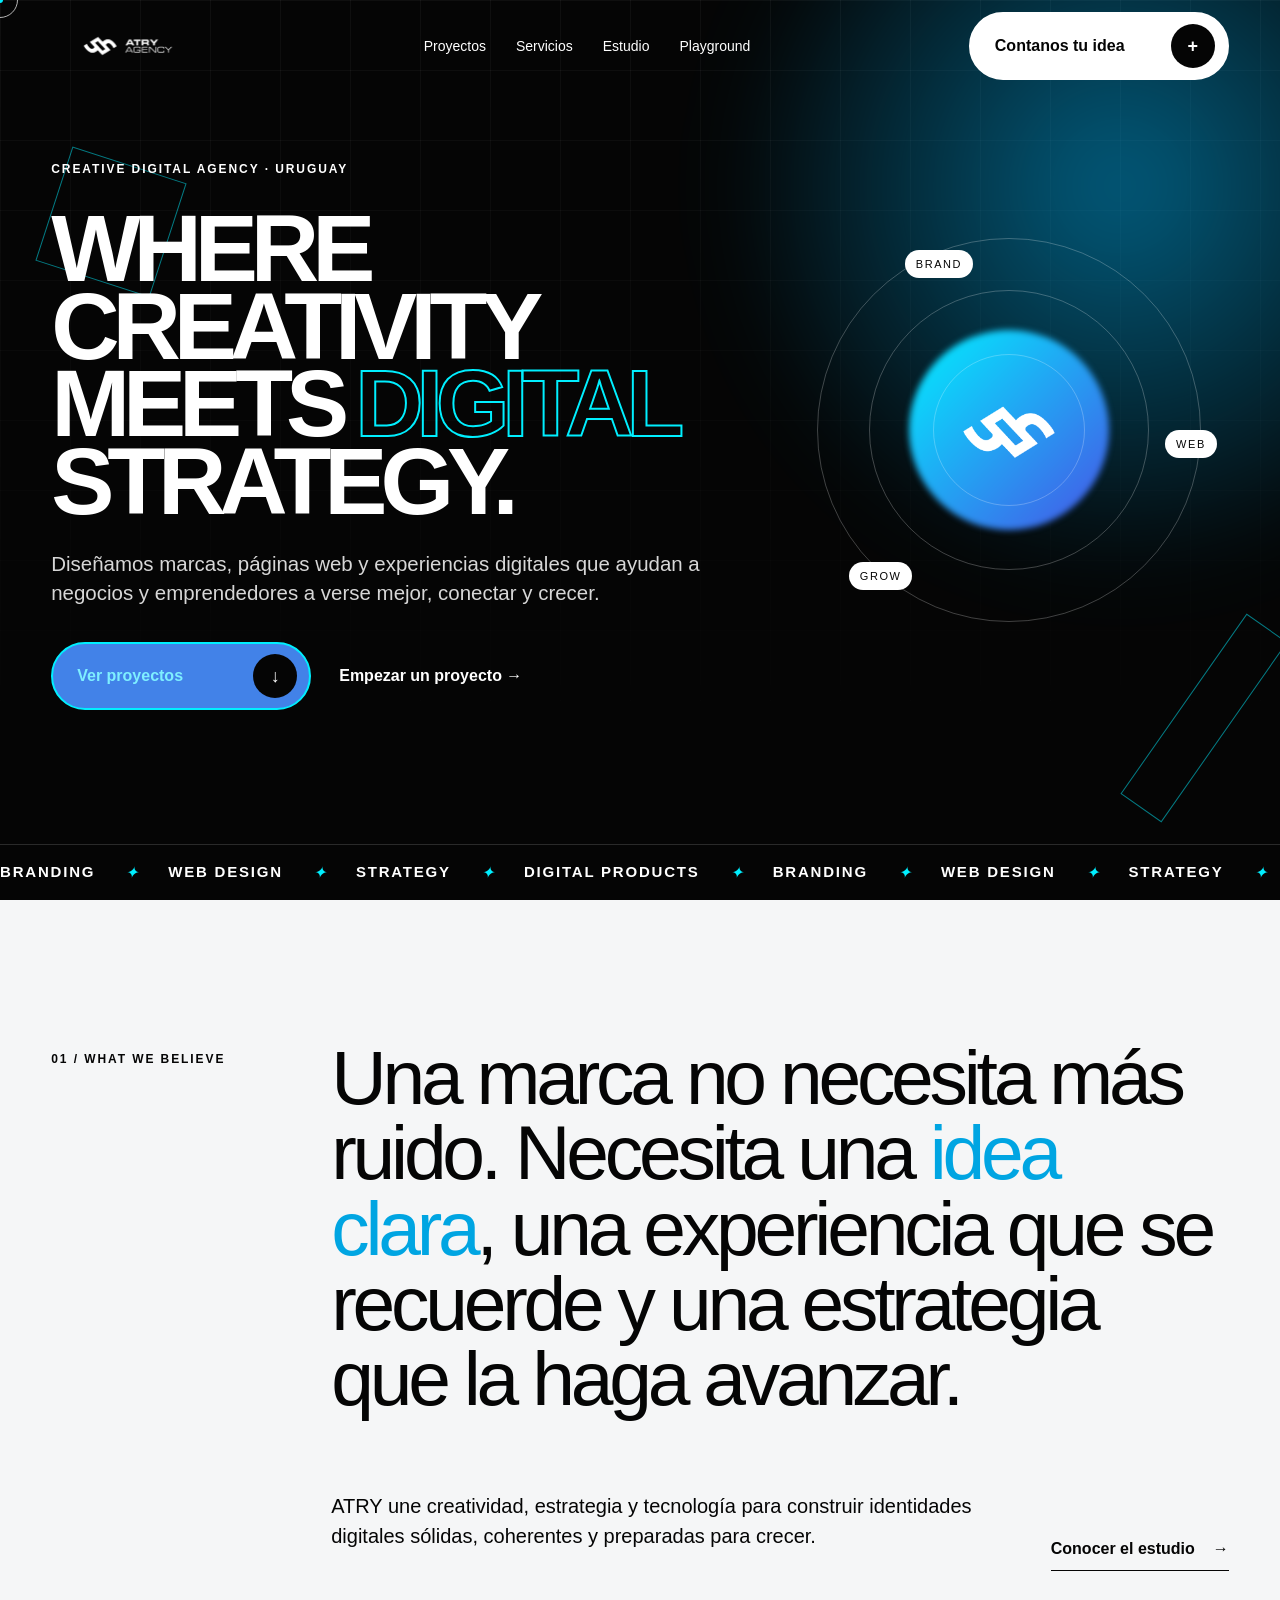
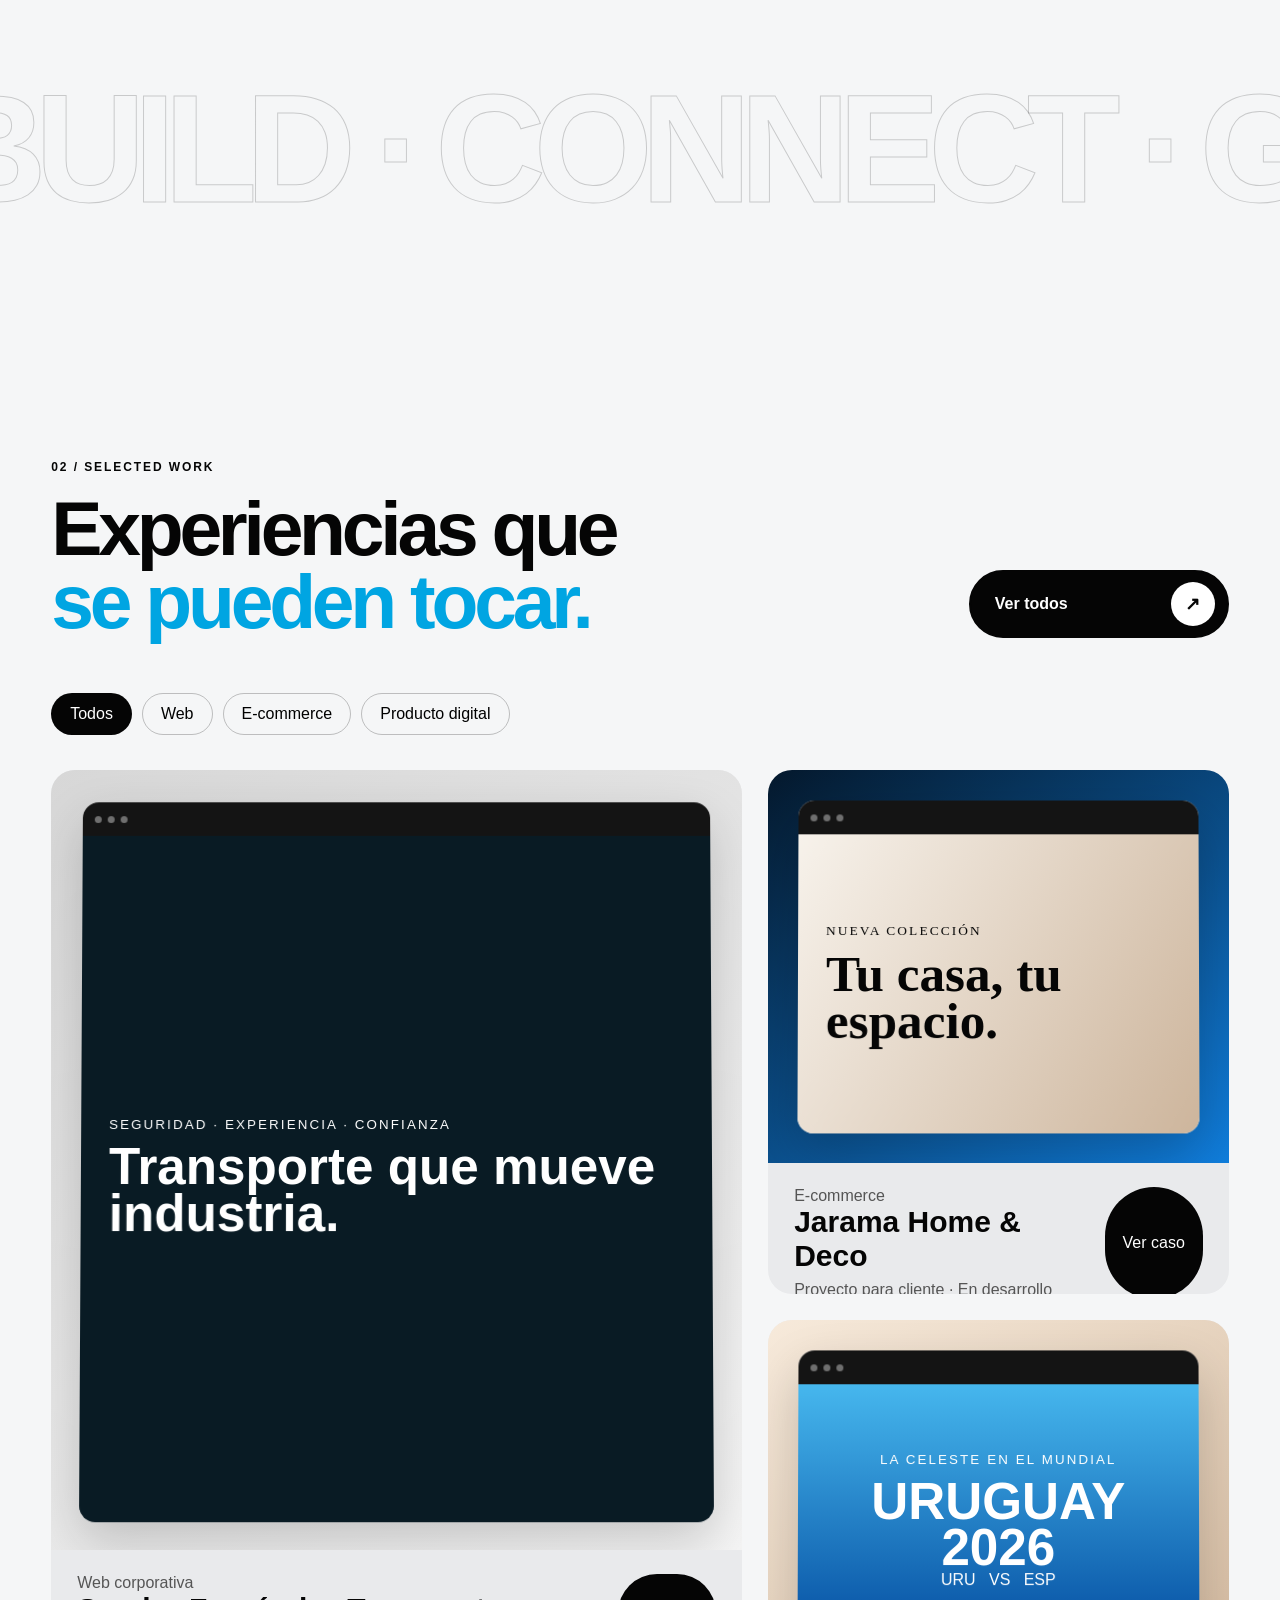
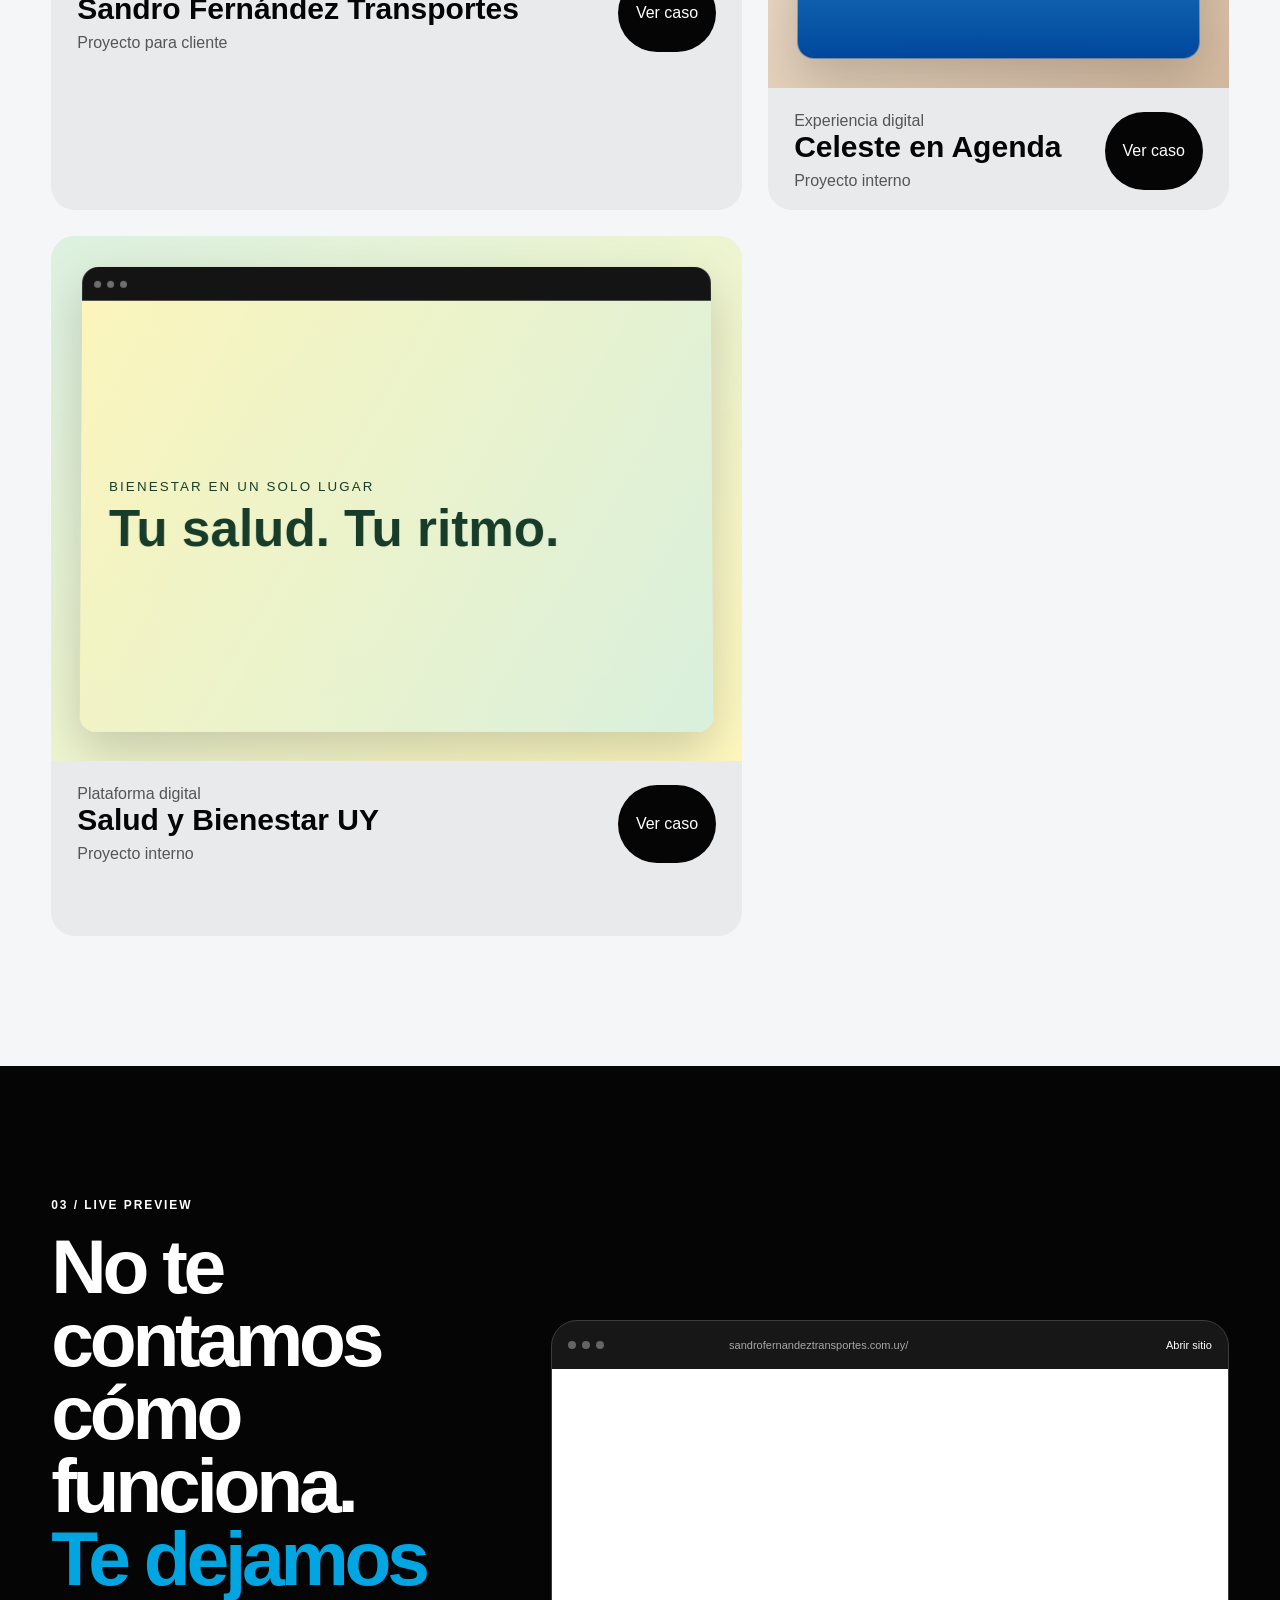
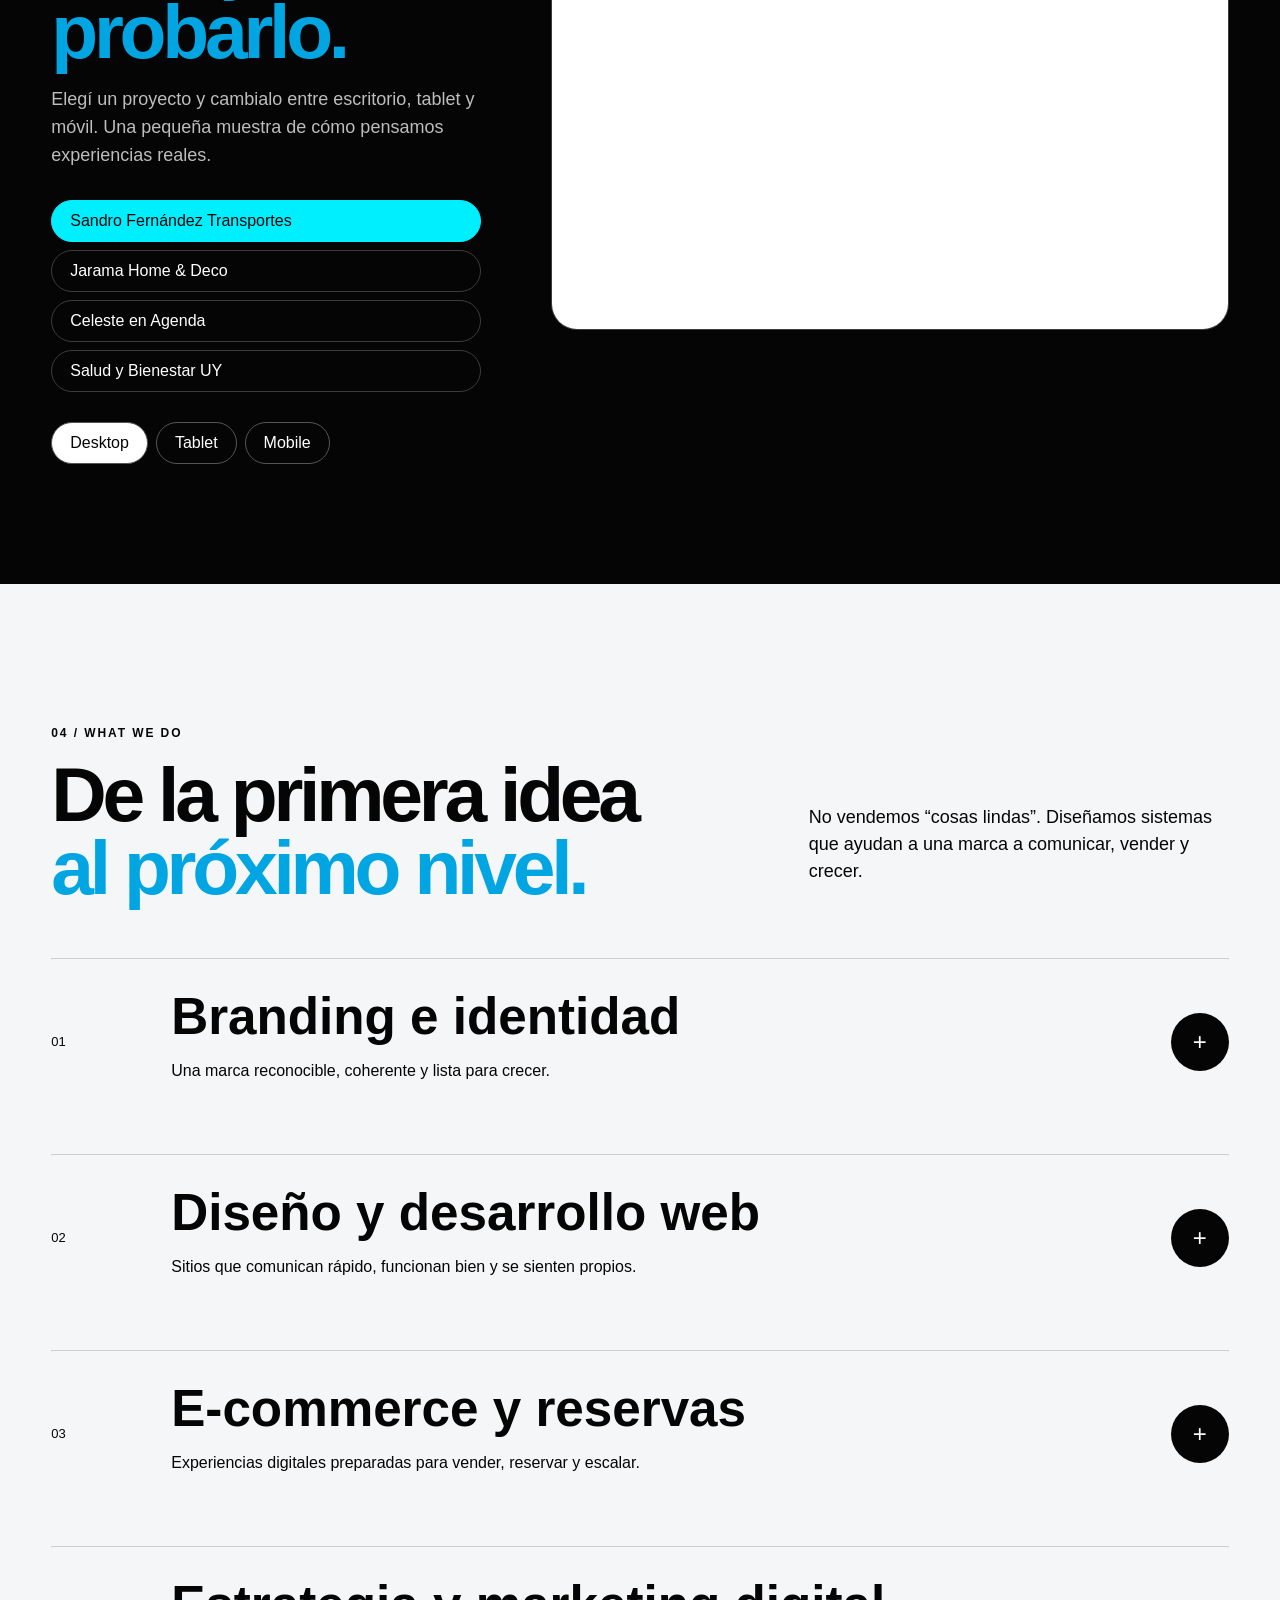
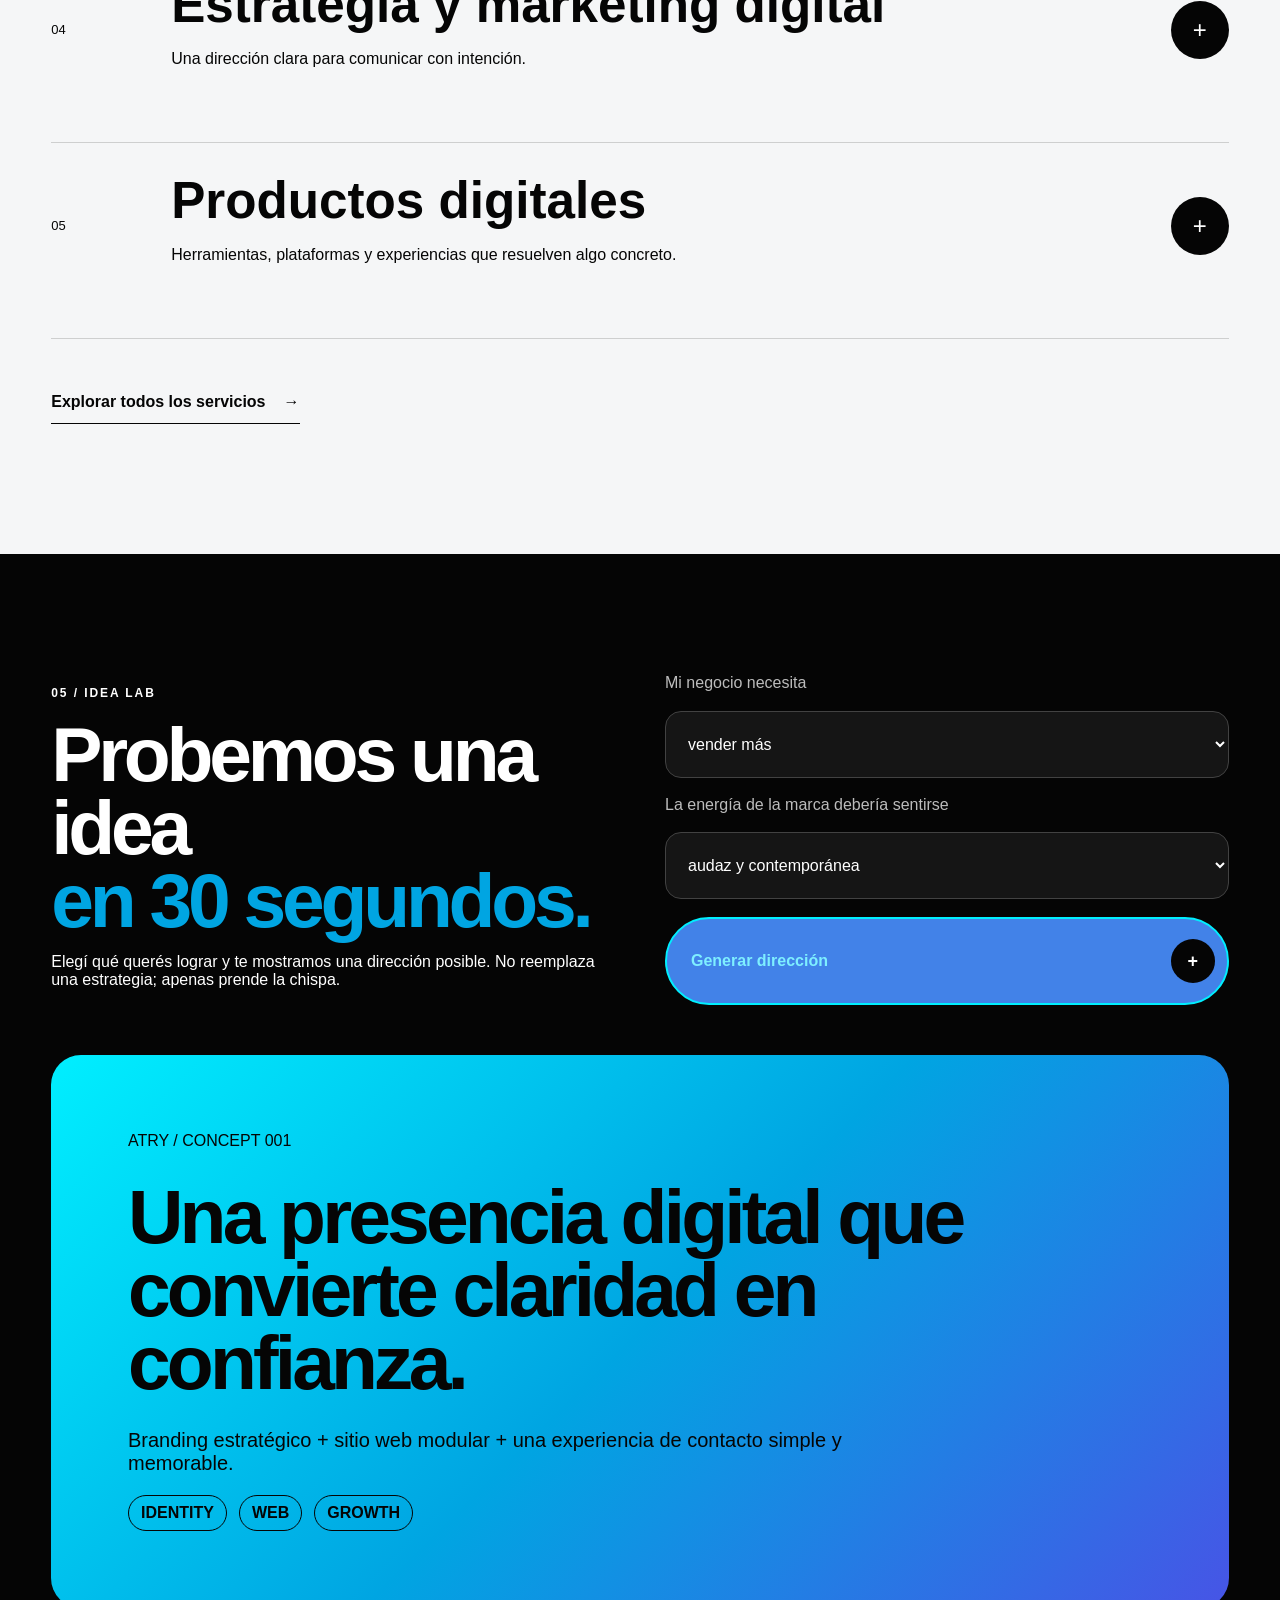
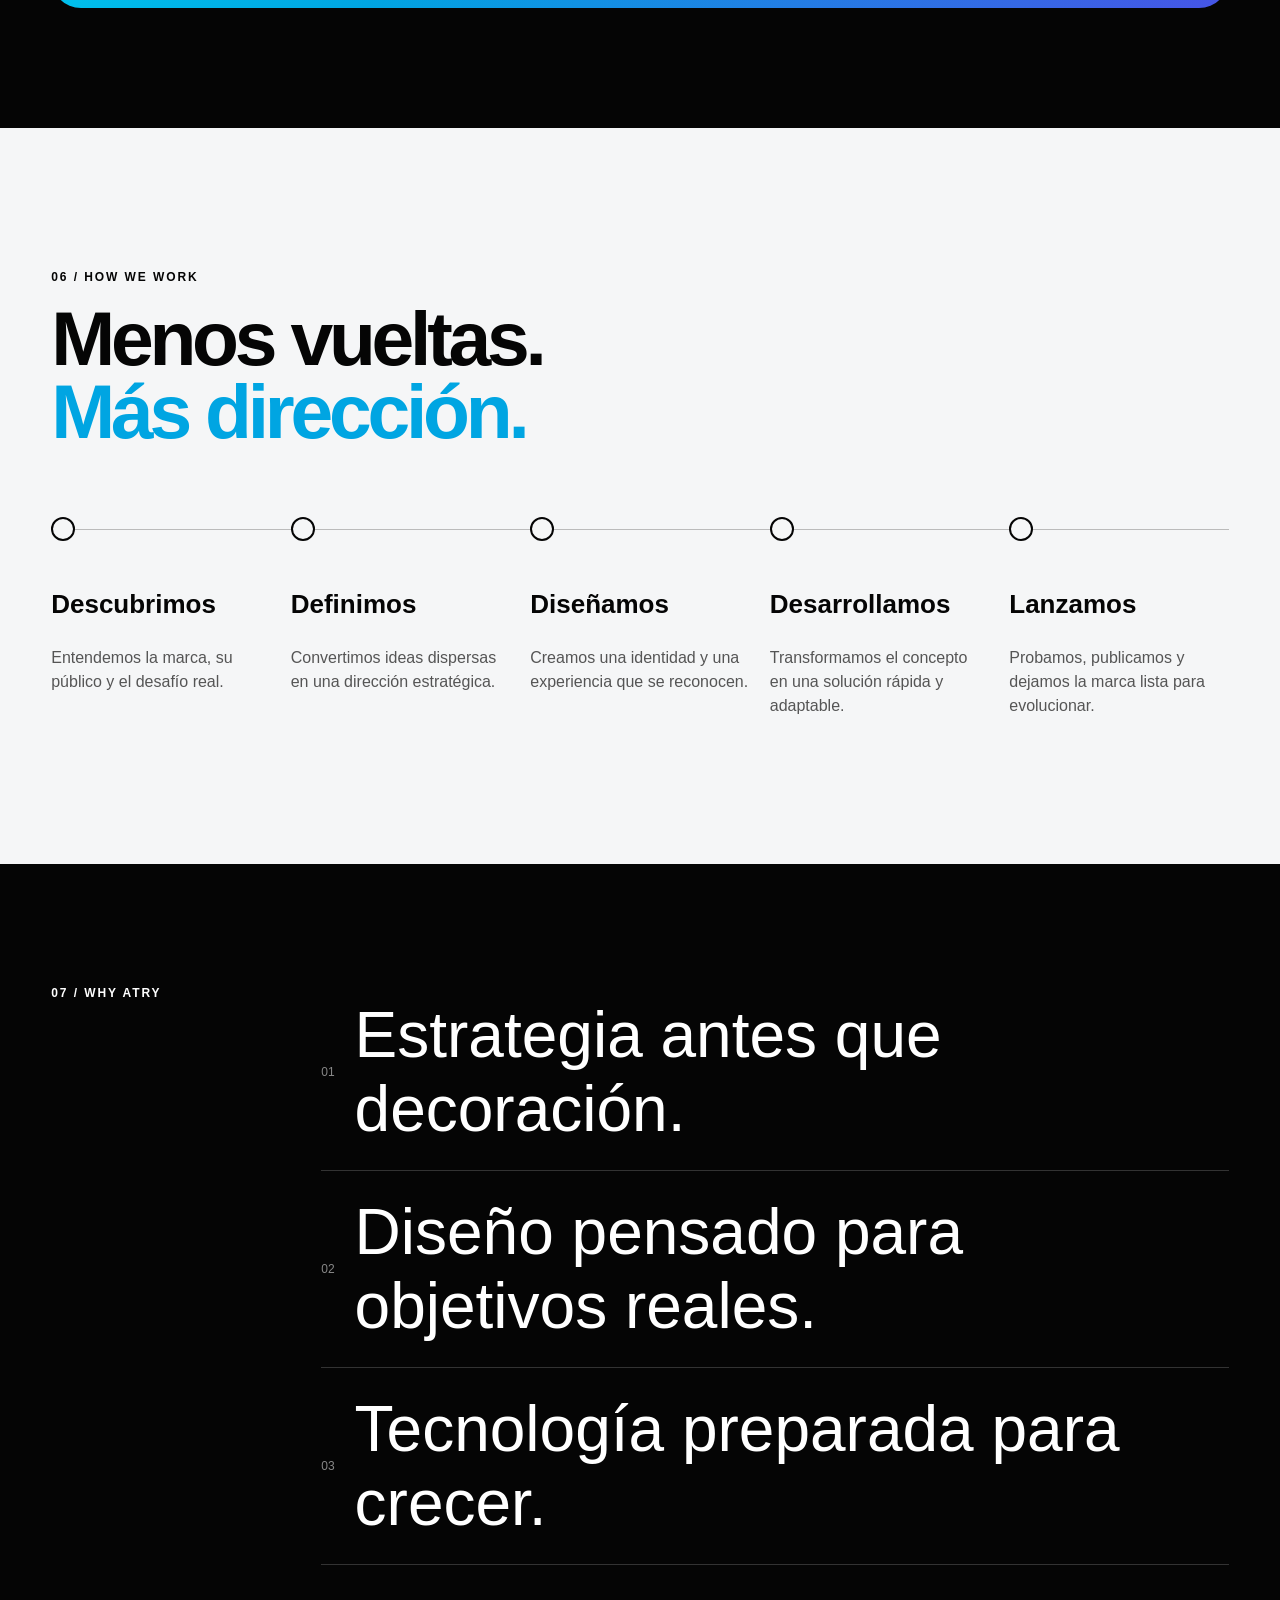
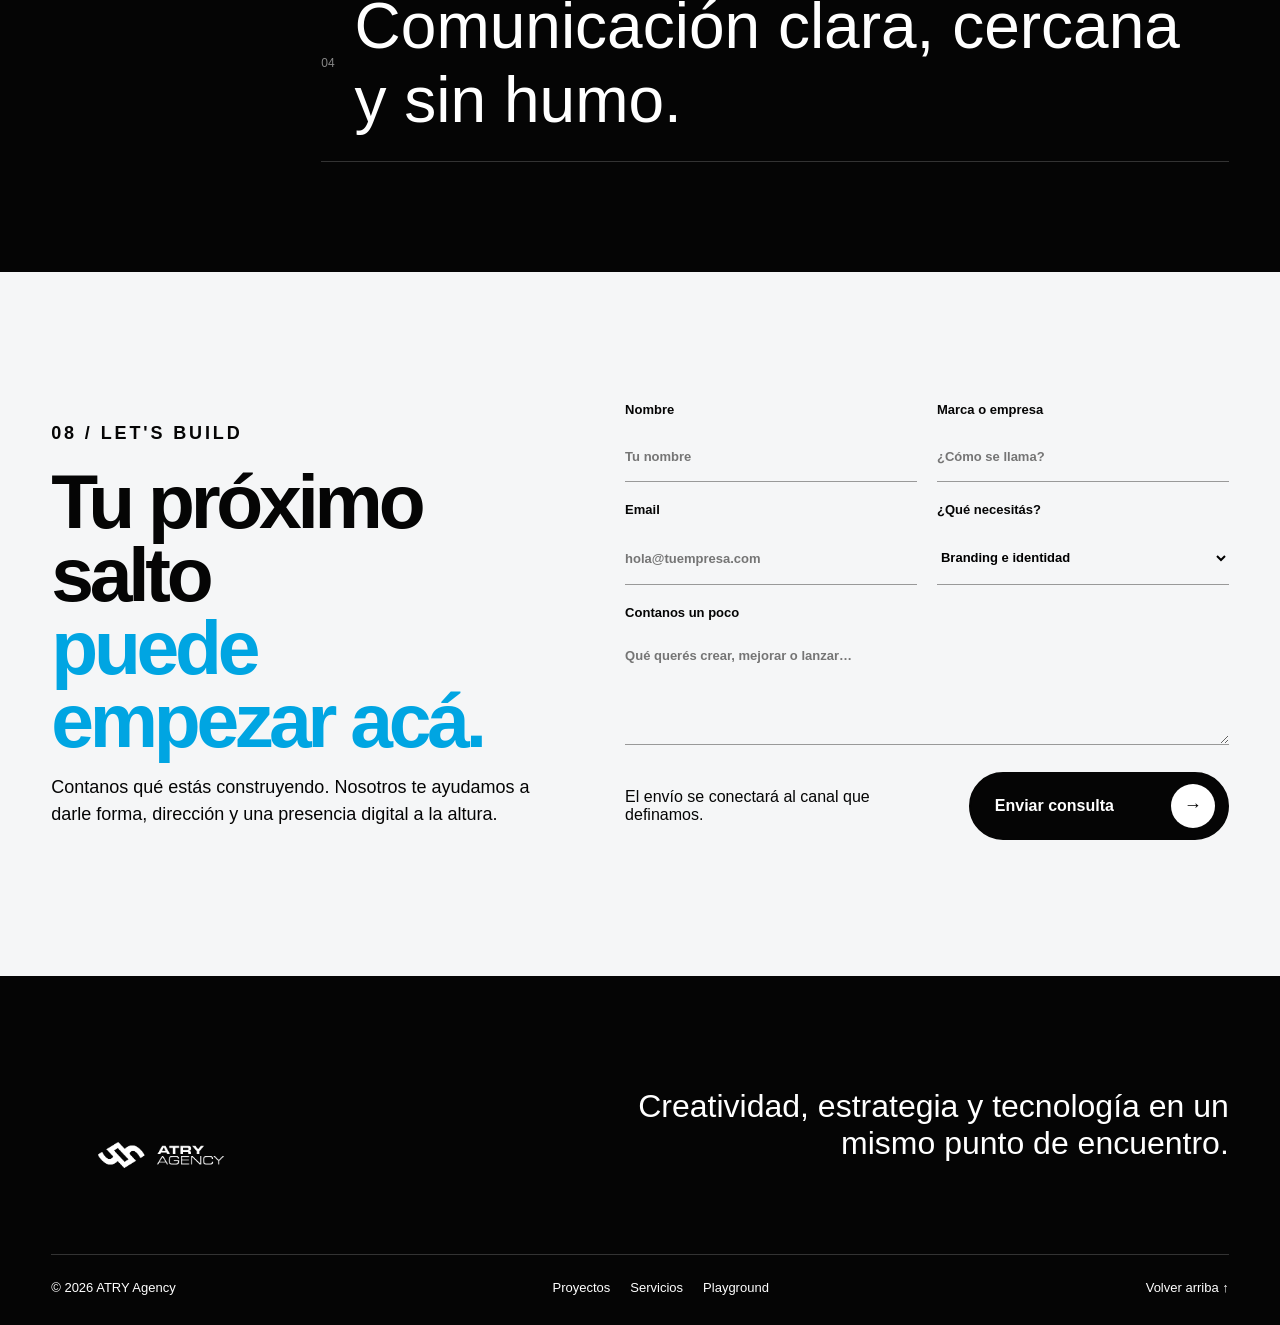
==== commit 483755e2: "Add files via upload" ====
--- a/index.html
+++ b/index.html
@@ -2,108 +2,681 @@
 <html lang="es">
 <head>
   <meta charset="utf-8">
-  <meta name="viewport" content="width=device-width,initial-scale=1">
-  <meta name="description" content="ATRY Agency crea marcas, sitios web y productos digitales donde creatividad, estrategia y tecnología se encuentran.">
+  <meta name="viewport" content="width=device-width, initial-scale=1">
+
+  <meta
+    name="description"
+    content="ATRY Agency crea marcas, sitios web y productos digitales donde creatividad, estrategia y tecnología se encuentran."
+  >
   <meta name="theme-color" content="#050505">
+
   <title>ATRY Agency — Creativity meets digital strategy</title>
+
   <link rel="icon" href="assets/FAVICON-DEGRADE.png">
   <link rel="stylesheet" href="styles.css">
+
   <script src="script.js" defer></script>
 </head>
+
 <body>
-<a class="skip-link" href="#contenido">Saltar al contenido</a>
-<div class="cursor-dot" aria-hidden="true"></div><div class="cursor-ring" aria-hidden="true"></div>
-<div class="scroll-progress" aria-hidden="true"><span></span></div>
-<header class="site-header" data-header>
-  <a class="brand" href="index.html" aria-label="ATRY Agency, inicio"><img src="assets/IMAGOTIPO-BLANCO.png" alt="ATRY Agency"></a>
-  <nav class="desktop-nav" aria-label="Navegación principal">
-    <a href="#trabajos">Proyectos</a><a href="#servicios">Servicios</a><a href="#estudio">Estudio</a><a href="playground.html">Playground</a>
+  <!-- Accesibilidad -->
+  <a class="skip-link" href="#contenido">Saltar al contenido</a>
+
+  <!-- Cursor personalizado -->
+  <div class="cursor-dot" aria-hidden="true"></div>
+  <div class="cursor-ring" aria-hidden="true"></div>
+
+  <!-- Barra de progreso -->
+  <div class="scroll-progress" aria-hidden="true">
+    <span></span>
+  </div>
+
+  <!-- =====================================================
+       HEADER
+       ===================================================== -->
+  <header class="site-header" data-header>
+    <a class="brand" href="index.html" aria-label="ATRY Agency, inicio">
+      <img src="assets/IMAGOTIPO-BLANCO.png" alt="ATRY Agency">
+    </a>
+
+    <nav class="desktop-nav" aria-label="Navegación principal">
+      <a href="#trabajos">Proyectos</a>
+      <a href="#servicios">Servicios</a>
+      <a href="#estudio">Estudio</a>
+      <a href="playground.html">Playground</a>
+    </nav>
+
+    <a class="pill-button pill-button--light" href="#contacto">
+      <span>Contanos tu idea</span>
+      <b aria-hidden="true">+</b>
+    </a>
+
+    <button
+      class="menu-toggle"
+      type="button"
+      aria-expanded="false"
+      aria-controls="mobile-menu"
+      aria-label="Abrir menú"
+    >
+      <span></span>
+      <span></span>
+    </button>
+  </header>
+
+  <!-- Menú móvil -->
+  <nav
+    class="mobile-menu"
+    id="mobile-menu"
+    aria-hidden="true"
+    aria-label="Navegación móvil"
+  >
+    <a href="#trabajos">Proyectos</a>
+    <a href="#servicios">Servicios</a>
+    <a href="#estudio">Estudio</a>
+    <a href="playground.html">Playground</a>
+    <a href="#contacto">Contacto</a>
   </nav>
-  <a class="pill-button pill-button--light" href="#contacto"><span>Contanos tu idea</span><b aria-hidden="true">+</b></a>
-  <button class="menu-toggle" type="button" aria-expanded="false" aria-controls="mobile-menu" aria-label="Abrir menú"><span></span><span></span></button>
-</header>
-<nav class="mobile-menu" id="mobile-menu" aria-hidden="true"><a href="#trabajos">Proyectos</a><a href="#servicios">Servicios</a><a href="#estudio">Estudio</a><a href="playground.html">Playground</a><a href="#contacto">Contacto</a></nav>
-<main id="contenido">
-<section class="hero dark-section">
-  <div class="hero-grid" aria-hidden="true"></div><div class="hero-glow" aria-hidden="true"></div>
-  <div class="hero-shape hero-shape--one" aria-hidden="true"></div><div class="hero-shape hero-shape--two" aria-hidden="true"></div>
-  <div class="container hero-layout">
-    <div class="hero-copy">
-      <p class="micro-label reveal">Creative digital agency · Uruguay</p>
-      <h1 class="hero-title"><span class="hero-line"><span>CREATIVITY</span></span><span class="hero-line"><span>MEETS DIGITAL</span></span><span class="hero-line accent"><span>STRATEGY.</span></span></h1>
-      <p class="hero-lead reveal">Diseñamos marcas, páginas web y experiencias digitales que ayudan a negocios y emprendedores a verse mejor, conectar y crecer.</p>
-      <div class="hero-actions reveal"><a class="pill-button pill-button--accent" href="#trabajos"><span>Ver proyectos</span><b>↓</b></a><a class="text-link" href="#contacto">Empezar un proyecto <span>→</span></a></div>
+
+  <main id="contenido">
+    <!-- =====================================================
+         HERO
+         Mantiene la estructura de la V2, pero recupera el
+         estilo tipográfico potente de la primera versión.
+         ===================================================== -->
+    <section class="hero dark-section" id="inicio">
+      <div class="hero-grid" aria-hidden="true"></div>
+      <div class="hero-glow" aria-hidden="true"></div>
+
+      <div class="hero-shape hero-shape--one" aria-hidden="true"></div>
+      <div class="hero-shape hero-shape--two" aria-hidden="true"></div>
+
+      <div class="container hero-layout">
+        <div class="hero-copy">
+          <p class="micro-label reveal">
+            Creative digital agency · Uruguay
+          </p>
+
+          <h1 class="hero-title hero-title--v1">
+            <span class="hero-line">
+              <span>WHERE</span>
+            </span>
+
+            <span class="hero-line">
+              <span>CREATIVITY</span>
+            </span>
+
+            <span class="hero-line hero-line--split">
+              <span>MEETS</span>
+              <span class="hero-outline">DIGITAL</span>
+            </span>
+
+            <span class="hero-line">
+              <span>STRATEGY.</span>
+            </span>
+          </h1>
+
+          <p class="hero-lead reveal">
+            Diseñamos marcas, páginas web y experiencias digitales que ayudan
+            a negocios y emprendedores a verse mejor, conectar y crecer.
+          </p>
+
+          <div class="hero-actions reveal">
+            <a class="pill-button pill-button--accent" href="#trabajos">
+              <span>Ver proyectos</span>
+              <b aria-hidden="true">↓</b>
+            </a>
+
+            <a class="text-link" href="#contacto">
+              Empezar un proyecto
+              <span aria-hidden="true">→</span>
+            </a>
+          </div>
+        </div>
+
+        <div class="hero-orbit" aria-hidden="true">
+          <img src="assets/LOGOTIPO-BLANCO.png" alt="">
+
+          <span class="orbit orbit-a"></span>
+          <span class="orbit orbit-b"></span>
+          <span class="orbit orbit-c"></span>
+
+          <span class="orbit-label orbit-label-a">BRAND</span>
+          <span class="orbit-label orbit-label-b">WEB</span>
+          <span class="orbit-label orbit-label-c">GROW</span>
+        </div>
+      </div>
+
+      <div class="ticker" aria-hidden="true">
+        <div>
+          <span>BRANDING</span>
+          <i>✦</i>
+          <span>WEB DESIGN</span>
+          <i>✦</i>
+          <span>STRATEGY</span>
+          <i>✦</i>
+          <span>DIGITAL PRODUCTS</span>
+          <i>✦</i>
+          <span>BRANDING</span>
+          <i>✦</i>
+          <span>WEB DESIGN</span>
+          <i>✦</i>
+          <span>STRATEGY</span>
+          <i>✦</i>
+        </div>
+      </div>
+    </section>
+
+    <!-- =====================================================
+         MANIFIESTO / ESTUDIO
+         ===================================================== -->
+    <section class="statement light-section" id="estudio">
+      <div class="container statement-grid">
+        <p class="section-index reveal">01 / WHAT WE BELIEVE</p>
+
+        <div>
+          <p class="statement-text reveal">
+            Una marca no necesita más ruido. Necesita una
+            <em>idea clara</em>, una experiencia que se recuerde y una
+            estrategia que la haga avanzar.
+          </p>
+
+          <div class="statement-points reveal">
+            <p>
+              ATRY une creatividad, estrategia y tecnología para construir
+              identidades digitales sólidas, coherentes y preparadas para crecer.
+            </p>
+
+            <a class="chip-link" href="estudio.html">
+              Conocer el estudio
+              <span aria-hidden="true">→</span>
+            </a>
+          </div>
+        </div>
+      </div>
+
+      <div class="kinetic-word" aria-hidden="true">
+        BUILD · CONNECT · GROW
+      </div>
+    </section>
+
+    <!-- =====================================================
+         PROYECTOS
+         ===================================================== -->
+    <section class="work light-section" id="trabajos">
+      <div class="container">
+        <div class="section-head reveal">
+          <div>
+            <p class="section-index">02 / SELECTED WORK</p>
+            <h2>
+              Experiencias que<br>
+              <em>se pueden tocar.</em>
+            </h2>
+          </div>
+
+          <a class="pill-button pill-button--dark" href="proyectos.html">
+            <span>Ver todos</span>
+            <b aria-hidden="true">↗</b>
+          </a>
+        </div>
+
+        <div
+          class="project-filters"
+          role="tablist"
+          aria-label="Filtrar proyectos"
+        >
+          <button class="active" type="button" data-filter="all">Todos</button>
+          <button type="button" data-filter="web">Web</button>
+          <button type="button" data-filter="ecommerce">E-commerce</button>
+          <button type="button" data-filter="product">Producto digital</button>
+        </div>
+
+        <div class="project-grid" id="project-grid"></div>
+      </div>
+    </section>
+
+    <!-- =====================================================
+         PREVISUALIZADOR EN VIVO
+         ===================================================== -->
+    <section class="live-preview dark-section" id="preview">
+      <div class="container live-layout">
+        <div class="live-copy reveal">
+          <p class="section-index">03 / LIVE PREVIEW</p>
+
+          <h2>
+            No te contamos cómo funciona.<br>
+            <em>Te dejamos probarlo.</em>
+          </h2>
+
+          <p>
+            Elegí un proyecto y cambialo entre escritorio, tablet y móvil.
+            Una pequeña muestra de cómo pensamos experiencias reales.
+          </p>
+
+          <div
+            class="project-picker"
+            id="project-picker"
+            role="listbox"
+            aria-label="Seleccionar proyecto"
+          ></div>
+
+          <div class="device-switcher" aria-label="Cambiar dispositivo">
+            <button class="active" type="button" data-device="desktop">
+              Desktop
+            </button>
+            <button type="button" data-device="tablet">
+              Tablet
+            </button>
+            <button type="button" data-device="mobile">
+              Mobile
+            </button>
+          </div>
+        </div>
+
+        <div class="live-frame desktop reveal" id="live-frame">
+          <div class="browser-top">
+            <span class="browser-dots" aria-hidden="true">
+              <i></i>
+              <i></i>
+              <i></i>
+            </span>
+
+            <span id="live-url">selected-work</span>
+
+            <a
+              id="live-open"
+              href="#"
+              target="_blank"
+              rel="noopener noreferrer"
+            >
+              Abrir sitio
+            </a>
+          </div>
+
+          <div class="live-screen">
+            <div class="loading-state" id="loading-state">
+              <span></span>
+              <p>Cargando experiencia…</p>
+            </div>
+
+            <iframe
+              id="live-iframe"
+              title="Vista previa del proyecto"
+              loading="lazy"
+            ></iframe>
+
+            <div class="preview-fallback" id="preview-fallback">
+              <img
+                src="assets/IMAGOTIPO-BLANCO.png"
+                alt="ATRY Agency"
+              >
+
+              <p>
+                Esta web prefiere abrirse en una pestaña nueva.
+              </p>
+
+              <a
+                id="fallback-link"
+                class="pill-button pill-button--accent"
+                href="#"
+                target="_blank"
+                rel="noopener noreferrer"
+              >
+                <span>Visitar proyecto</span>
+                <b aria-hidden="true">↗</b>
+              </a>
+            </div>
+          </div>
+        </div>
+      </div>
+    </section>
+
+    <!-- =====================================================
+         SERVICIOS
+         ===================================================== -->
+    <section class="services light-section" id="servicios">
+      <div class="container">
+        <div class="section-head reveal">
+          <div>
+            <p class="section-index">04 / WHAT WE DO</p>
+            <h2>
+              De la primera idea<br>
+              <em>al próximo nivel.</em>
+            </h2>
+          </div>
+
+          <p class="side-copy">
+            No vendemos “cosas lindas”. Diseñamos sistemas que ayudan a una
+            marca a comunicar, vender y crecer.
+          </p>
+        </div>
+
+        <div class="service-deck" id="service-deck"></div>
+
+        <a class="chip-link centered" href="servicios.html">
+          Explorar todos los servicios
+          <span aria-hidden="true">→</span>
+        </a>
+      </div>
+    </section>
+
+    <!-- =====================================================
+         IDEA LAB
+         ===================================================== -->
+    <section class="idea-lab dark-section">
+      <div class="container lab-layout">
+        <div class="lab-copy reveal">
+          <p class="section-index">05 / IDEA LAB</p>
+
+          <h2>
+            Probemos una idea<br>
+            <em>en 30 segundos.</em>
+          </h2>
+
+          <p>
+            Elegí qué querés lograr y te mostramos una dirección posible.
+            No reemplaza una estrategia; apenas prende la chispa.
+          </p>
+        </div>
+
+        <form class="idea-builder reveal" id="idea-builder">
+          <label>
+            Mi negocio necesita
+
+            <select id="goal-select">
+              <option value="vender">vender más</option>
+              <option value="posicionar">verse más profesional</option>
+              <option value="reservas">recibir reservas o turnos</option>
+              <option value="lanzar">lanzar una idea nueva</option>
+            </select>
+          </label>
+
+          <label>
+            La energía de la marca debería sentirse
+
+            <select id="vibe-select">
+              <option value="audaz">audaz y contemporánea</option>
+              <option value="premium">premium y refinada</option>
+              <option value="cercana">cercana y humana</option>
+              <option value="experimental">experimental y sorprendente</option>
+            </select>
+          </label>
+
+          <button
+            class="pill-button pill-button--accent"
+            type="submit"
+          >
+            <span>Generar dirección</span>
+            <b aria-hidden="true">+</b>
+          </button>
+        </form>
+
+        <article class="idea-result reveal" id="idea-result">
+          <span>ATRY / CONCEPT 001</span>
+
+          <h3>
+            Una presencia digital que convierte claridad en confianza.
+          </h3>
+
+          <p>
+            Branding estratégico + sitio web modular + una experiencia de
+            contacto simple y memorable.
+          </p>
+
+          <div>
+            <b>IDENTITY</b>
+            <b>WEB</b>
+            <b>GROWTH</b>
+          </div>
+        </article>
+      </div>
+    </section>
+
+    <!-- =====================================================
+         PROCESO
+         ===================================================== -->
+    <section class="process light-section">
+      <div class="container">
+        <div class="section-head reveal">
+          <div>
+            <p class="section-index">06 / HOW WE WORK</p>
+            <h2>
+              Menos vueltas.<br>
+              <em>Más dirección.</em>
+            </h2>
+          </div>
+        </div>
+
+        <div class="process-track">
+          <div class="process-progress" aria-hidden="true"></div>
+
+          <article>
+            <span>01</span>
+            <h3>Descubrimos</h3>
+            <p>
+              Entendemos la marca, su público y el desafío real.
+            </p>
+          </article>
+
+          <article>
+            <span>02</span>
+            <h3>Definimos</h3>
+            <p>
+              Convertimos ideas dispersas en una dirección estratégica.
+            </p>
+          </article>
+
+          <article>
+            <span>03</span>
+            <h3>Diseñamos</h3>
+            <p>
+              Creamos una identidad y una experiencia que se reconocen.
+            </p>
+          </article>
+
+          <article>
+            <span>04</span>
+            <h3>Desarrollamos</h3>
+            <p>
+              Transformamos el concepto en una solución rápida y adaptable.
+            </p>
+          </article>
+
+          <article>
+            <span>05</span>
+            <h3>Lanzamos</h3>
+            <p>
+              Probamos, publicamos y dejamos la marca lista para evolucionar.
+            </p>
+          </article>
+        </div>
+      </div>
+    </section>
+
+    <!-- =====================================================
+         POR QUÉ ATRY
+         ===================================================== -->
+    <section class="why dark-section">
+      <div class="container why-grid">
+        <p class="section-index">07 / WHY ATRY</p>
+
+        <div class="why-lines">
+          <p>
+            <span>01</span>
+            Estrategia antes que decoración.
+          </p>
+
+          <p>
+            <span>02</span>
+            Diseño pensado para objetivos reales.
+          </p>
+
+          <p>
+            <span>03</span>
+            Tecnología preparada para crecer.
+          </p>
+
+          <p>
+            <span>04</span>
+            Comunicación clara, cercana y sin humo.
+          </p>
+        </div>
+      </div>
+    </section>
+
+    <!-- =====================================================
+         CONTACTO
+         ===================================================== -->
+    <section class="contact light-section" id="contacto">
+      <div class="container contact-grid">
+        <div class="contact-copy reveal">
+          <p class="section-index">08 / LET'S BUILD</p>
+
+          <h2>
+            Tu próximo salto<br>
+            <em>puede empezar acá.</em>
+          </h2>
+
+          <p>
+            Contanos qué estás construyendo. Nosotros te ayudamos a darle forma,
+            dirección y una presencia digital a la altura.
+          </p>
+        </div>
+
+        <form class="contact-form reveal" id="contact-form">
+          <label>
+            Nombre
+            <input
+              required
+              name="name"
+              autocomplete="name"
+              placeholder="Tu nombre"
+            >
+          </label>
+
+          <label>
+            Marca o empresa
+            <input
+              name="brand"
+              placeholder="¿Cómo se llama?"
+            >
+          </label>
+
+          <label>
+            Email
+            <input
+              required
+              type="email"
+              name="email"
+              autocomplete="email"
+              placeholder="hola@tuempresa.com"
+            >
+          </label>
+
+          <label>
+            ¿Qué necesitás?
+            <select name="service">
+              <option>Branding e identidad</option>
+              <option>Diseño y desarrollo web</option>
+              <option>E-commerce o reservas</option>
+              <option>Producto digital</option>
+              <option>Estrategia digital</option>
+              <option>Otro</option>
+            </select>
+          </label>
+
+          <label class="wide">
+            Contanos un poco
+            <textarea
+              required
+              name="message"
+              rows="5"
+              placeholder="Qué querés crear, mejorar o lanzar…"
+            ></textarea>
+          </label>
+
+          <input
+            class="honeypot"
+            tabindex="-1"
+            autocomplete="off"
+            name="website"
+          >
+
+          <div class="wide form-bottom">
+            <p id="form-status" aria-live="polite">
+              El envío se conectará al canal que definamos.
+            </p>
+
+            <button
+              class="pill-button pill-button--dark"
+              type="submit"
+            >
+              <span>Enviar consulta</span>
+              <b aria-hidden="true">→</b>
+            </button>
+          </div>
+        </form>
+      </div>
+    </section>
+  </main>
+
+  <!-- =====================================================
+       FOOTER
+       ===================================================== -->
+  <footer class="site-footer dark-section">
+    <div class="container footer-top">
+      <img
+        src="assets/IMAGOTIPO-BLANCO.png"
+        alt="ATRY Agency"
+      >
+
+      <p>
+        Creatividad, estrategia y tecnología en un mismo punto de encuentro.
+      </p>
     </div>
-    <div class="hero-orbit" aria-hidden="true"><img src="assets/LOGOTIPO-BLANCO.png" alt=""><span class="orbit orbit-a"></span><span class="orbit orbit-b"></span><span class="orbit orbit-c"></span><span class="orbit-label orbit-label-a">BRAND</span><span class="orbit-label orbit-label-b">WEB</span><span class="orbit-label orbit-label-c">GROW</span></div>
-  </div>
-  <div class="ticker"><div><span>BRANDING</span><i>✦</i><span>WEB DESIGN</span><i>✦</i><span>STRATEGY</span><i>✦</i><span>DIGITAL PRODUCTS</span><i>✦</i><span>BRANDING</span><i>✦</i><span>WEB DESIGN</span><i>✦</i><span>STRATEGY</span><i>✦</i></div></div>
-</section>
-
-<section class="statement light-section" id="estudio">
-  <div class="container statement-grid">
-    <p class="section-index reveal">01 / WHAT WE BELIEVE</p>
-    <div>
-      <p class="statement-text reveal">Una marca no necesita más ruido. Necesita una <em>idea clara</em>, una experiencia que se recuerde y una estrategia que la haga avanzar.</p>
-      <div class="statement-points reveal"><p>ATRY une creatividad, estrategia y tecnología para construir identidades digitales sólidas, coherentes y preparadas para crecer.</p><a class="chip-link" href="estudio.html">Conocer el estudio <span>→</span></a></div>
+
+    <div class="container footer-bottom">
+      <span>
+        © <span id="year"></span> ATRY Agency
+      </span>
+
+      <nav aria-label="Navegación del pie">
+        <a href="proyectos.html">Proyectos</a>
+        <a href="servicios.html">Servicios</a>
+        <a href="playground.html">Playground</a>
+      </nav>
+
+      <a href="#inicio">
+        Volver arriba
+        <span aria-hidden="true">↑</span>
+      </a>
+    </div>
+  </footer>
+
+  <!-- =====================================================
+       MODAL DE PROYECTOS
+       ===================================================== -->
+  <div
+    class="project-modal"
+    id="project-modal"
+    role="dialog"
+    aria-modal="true"
+    aria-hidden="true"
+    aria-labelledby="modal-title"
+  >
+    <div class="modal-backdrop" data-close-modal></div>
+
+    <div class="modal-panel">
+      <button
+        class="modal-close"
+        type="button"
+        data-close-modal
+        aria-label="Cerrar proyecto"
+      >
+        Cerrar ×
+      </button>
+
+      <div id="modal-content"></div>
     </div>
   </div>
-  <div class="kinetic-word" aria-hidden="true">BUILD · CONNECT · GROW</div>
-</section>
-
-<section class="work light-section" id="trabajos">
-  <div class="container">
-    <div class="section-head reveal"><div><p class="section-index">02 / SELECTED WORK</p><h2>Experiencias que<br><em>se pueden tocar.</em></h2></div><a class="pill-button pill-button--dark" href="proyectos.html"><span>Ver todos</span><b>↗</b></a></div>
-    <div class="project-filters" role="tablist" aria-label="Filtrar proyectos"><button class="active" data-filter="all">Todos</button><button data-filter="web">Web</button><button data-filter="ecommerce">E-commerce</button><button data-filter="product">Producto digital</button></div>
-    <div class="project-grid" id="project-grid"></div>
-  </div>
-</section>
-
-<section class="live-preview dark-section" id="preview">
-  <div class="container live-layout">
-    <div class="live-copy reveal"><p class="section-index">03 / LIVE PREVIEW</p><h2>No te contamos cómo funciona.<br><em>Te dejamos probarlo.</em></h2><p>Elegí un proyecto y cambialo entre escritorio, tablet y móvil. Una pequeña muestra de cómo pensamos experiencias reales.</p>
-      <div class="project-picker" id="project-picker" role="listbox" aria-label="Seleccionar proyecto"></div>
-      <div class="device-switcher" aria-label="Cambiar dispositivo"><button class="active" data-device="desktop">Desktop</button><button data-device="tablet">Tablet</button><button data-device="mobile">Mobile</button></div>
-    </div>
-    <div class="live-frame desktop reveal" id="live-frame">
-      <div class="browser-top"><span class="browser-dots"><i></i><i></i><i></i></span><span id="live-url">selected-work</span><a id="live-open" href="#" target="_blank" rel="noopener noreferrer">Abrir sitio</a></div>
-      <div class="live-screen"><div class="loading-state" id="loading-state"><span></span><p>Cargando experiencia…</p></div><iframe id="live-iframe" title="Vista previa del proyecto" loading="lazy"></iframe><div class="preview-fallback" id="preview-fallback"><img src="assets/IMAGOTIPO-BLANCO.png" alt="ATRY Agency"><p>Esta web prefiere abrirse en una pestaña nueva.</p><a id="fallback-link" class="pill-button pill-button--accent" href="#" target="_blank" rel="noopener noreferrer"><span>Visitar proyecto</span><b>↗</b></a></div></div>
-    </div>
-  </div>
-</section>
-
-<section class="services light-section" id="servicios">
-  <div class="container">
-    <div class="section-head reveal"><div><p class="section-index">04 / WHAT WE DO</p><h2>De la primera idea<br><em>al próximo nivel.</em></h2></div><p class="side-copy">No vendemos “cosas lindas”. Diseñamos sistemas que ayudan a una marca a comunicar, vender y crecer.</p></div>
-    <div class="service-deck" id="service-deck"></div>
-    <a class="chip-link centered" href="servicios.html">Explorar todos los servicios <span>→</span></a>
-  </div>
-</section>
-
-<section class="idea-lab dark-section">
-  <div class="container lab-layout">
-    <div class="lab-copy reveal"><p class="section-index">05 / IDEA LAB</p><h2>Probemos una idea<br><em>en 30 segundos.</em></h2><p>Elegí qué querés lograr y te mostramos una dirección posible. No reemplaza una estrategia; apenas prende la chispa.</p></div>
-    <form class="idea-builder reveal" id="idea-builder">
-      <label>Mi negocio necesita<select id="goal-select"><option value="vender">vender más</option><option value="posicionar">verse más profesional</option><option value="reservas">recibir reservas o turnos</option><option value="lanzar">lanzar una idea nueva</option></select></label>
-      <label>La energía de la marca debería sentirse<select id="vibe-select"><option value="audaz">audaz y contemporánea</option><option value="premium">premium y refinada</option><option value="cercana">cercana y humana</option><option value="experimental">experimental y sorprendente</option></select></label>
-      <button class="pill-button pill-button--accent" type="submit"><span>Generar dirección</span><b>+</b></button>
-    </form>
-    <article class="idea-result reveal" id="idea-result"><span>ATRY / CONCEPT 001</span><h3>Una presencia digital que convierte claridad en confianza.</h3><p>Branding estratégico + sitio web modular + una experiencia de contacto simple y memorable.</p><div><b>IDENTITY</b><b>WEB</b><b>GROWTH</b></div></article>
-  </div>
-</section>
-
-<section class="process light-section">
-  <div class="container"><div class="section-head reveal"><div><p class="section-index">06 / HOW WE WORK</p><h2>Menos vueltas.<br><em>Más dirección.</em></h2></div></div>
-    <div class="process-track"><div class="process-progress" aria-hidden="true"></div>
-      <article><span>01</span><h3>Descubrimos</h3><p>Entendemos la marca, su público y el desafío real.</p></article><article><span>02</span><h3>Definimos</h3><p>Convertimos ideas dispersas en una dirección estratégica.</p></article><article><span>03</span><h3>Diseñamos</h3><p>Creamos una identidad y una experiencia que se reconocen.</p></article><article><span>04</span><h3>Desarrollamos</h3><p>Transformamos el concepto en una solución rápida y adaptable.</p></article><article><span>05</span><h3>Lanzamos</h3><p>Probamos, publicamos y dejamos la marca lista para evolucionar.</p></article>
-    </div>
-  </div>
-</section>
-
-<section class="why dark-section"><div class="container why-grid"><p class="section-index">07 / WHY ATRY</p><div class="why-lines"><p><span>01</span>Estrategia antes que decoración.</p><p><span>02</span>Diseño pensado para objetivos reales.</p><p><span>03</span>Tecnología preparada para crecer.</p><p><span>04</span>Comunicación clara, cercana y sin humo.</p></div></div></section>
-
-<section class="contact light-section" id="contacto"><div class="container contact-grid"><div class="contact-copy reveal"><p class="section-index">08 / LET'S BUILD</p><h2>Tu próximo salto<br><em>puede empezar acá.</em></h2><p>Contanos qué estás construyendo. Nosotros te ayudamos a darle forma, dirección y una presencia digital a la altura.</p></div>
-<form class="contact-form reveal" id="contact-form"><label>Nombre<input required name="name" autocomplete="name" placeholder="Tu nombre"></label><label>Marca o empresa<input name="brand" placeholder="¿Cómo se llama?"></label><label>Email<input required type="email" name="email" autocomplete="email" placeholder="hola@tuempresa.com"></label><label>¿Qué necesitás?<select name="service"><option>Branding e identidad</option><option>Diseño y desarrollo web</option><option>E-commerce o reservas</option><option>Producto digital</option><option>Estrategia digital</option><option>Otro</option></select></label><label class="wide">Contanos un poco<textarea required name="message" rows="5" placeholder="Qué querés crear, mejorar o lanzar…"></textarea></label><input class="honeypot" tabindex="-1" autocomplete="off" name="website"><div class="wide form-bottom"><p id="form-status" aria-live="polite">El envío se conectará al canal que definamos.</p><button class="pill-button pill-button--dark" type="submit"><span>Enviar consulta</span><b>→</b></button></div></form></div></section>
-</main>
-<footer class="site-footer dark-section"><div class="container footer-top"><img src="assets/IMAGOTIPO-BLANCO.png" alt="ATRY Agency"><p>Creatividad, estrategia y tecnología en un mismo punto de encuentro.</p></div><div class="container footer-bottom"><span>© <span id="year"></span> ATRY Agency</span><nav><a href="proyectos.html">Proyectos</a><a href="servicios.html">Servicios</a><a href="playground.html">Playground</a></nav><a href="#inicio">Volver arriba ↑</a></div></footer>
-<div class="project-modal" id="project-modal" role="dialog" aria-modal="true" aria-hidden="true" aria-labelledby="modal-title"><div class="modal-backdrop" data-close-modal></div><div class="modal-panel"><button class="modal-close" type="button" data-close-modal aria-label="Cerrar proyecto">Cerrar ×</button><div id="modal-content"></div></div></div>
-</body></html>
+</body>
+</html>
--- a/styles.css
+++ b/styles.css
@@ -1,4 +1,2133 @@
-:root{--cyan:#00efff;--blue:#00a5e2;--violet:#4754e6;--ice:#bcdaed;--ink:#050505;--paper:#f5f6f7;--line:rgba(0,0,0,.16);--radius:28px;--max:1540px;--pad:clamp(20px,4vw,72px)}*{box-sizing:border-box}html{scroll-behavior:smooth}body{margin:0;background:var(--ink);color:var(--ink);font-family:Arial,Helvetica,sans-serif;overflow-x:hidden}body.locked{overflow:hidden}a{color:inherit;text-decoration:none}button,input,select,textarea{font:inherit}button{cursor:pointer}.container{width:min(var(--max),calc(100% - var(--pad)*2));margin:auto}.dark-section{background:#050505;color:white}.light-section{background:var(--paper);color:var(--ink)}.skip-link{position:fixed;left:16px;top:-60px;background:white;color:black;padding:12px 18px;z-index:999}.skip-link:focus{top:16px}.site-header{position:fixed;z-index:100;top:0;left:0;width:100%;height:92px;padding:0 var(--pad);display:flex;align-items:center;justify-content:space-between;transition:.3s}.site-header.is-scrolled{height:72px;background:rgba(5,5,5,.9);backdrop-filter:blur(18px);border-bottom:1px solid rgba(255,255,255,.12)}.brand img{width:154px;display:block}.desktop-nav{display:flex;gap:30px;color:#fff;font-size:14px}.desktop-nav a{position:relative}.desktop-nav a:after{content:"";position:absolute;left:0;bottom:-6px;width:0;height:2px;background:var(--cyan);transition:.25s}.desktop-nav a:hover:after{width:100%}.pill-button{display:inline-flex;align-items:center;gap:20px;border-radius:999px;padding:10px 12px 10px 20px;border:1px solid currentColor;transition:.25s;font-weight:700}.pill-button b{width:34px;height:34px;border-radius:50%;display:grid;place-items:center;background:currentColor;color:var(--ink);font-size:18px}.pill-button--light{color:white}.pill-button--accent{color:var(--cyan)}.pill-button--accent b{color:#050505}.pill-button--dark{color:#050505}.pill-button--dark b{color:white}.pill-button:hover{transform:translateY(-3px)}.menu-toggle{display:none;background:none;border:0;width:42px;height:42px}.menu-toggle span{display:block;height:2px;background:white;margin:8px}.mobile-menu{position:fixed;inset:0;background:#050505;color:white;z-index:90;display:none;place-content:center;gap:24px;font-size:42px;text-align:center}.mobile-menu.open{display:grid}.scroll-progress{position:fixed;z-index:120;top:0;left:0;width:100%;height:3px}.scroll-progress span{display:block;width:0;height:100%;background:linear-gradient(90deg,var(--cyan),var(--violet))}.cursor-dot,.cursor-ring{position:fixed;z-index:200;pointer-events:none;border-radius:50%;transform:translate(-50%,-50%)}.cursor-dot{width:6px;height:6px;background:var(--cyan)}.cursor-ring{width:36px;height:36px;border:1px solid rgba(255,255,255,.7);transition:width .2s,height .2s}.hero{min-height:100vh;position:relative;overflow:hidden;padding:150px 0 88px}.hero-grid{position:absolute;inset:0;background-image:linear-gradient(rgba(255,255,255,.045) 1px,transparent 1px),linear-gradient(90deg,rgba(255,255,255,.045) 1px,transparent 1px);background-size:70px 70px;mask-image:linear-gradient(to bottom,black,transparent 88%)}.hero-glow{position:absolute;width:65vw;height:65vw;right:-20vw;top:-18vw;background:radial-gradient(circle,var(--blue),transparent 68%);filter:blur(40px);opacity:.55}.hero-layout{position:relative;display:grid;grid-template-columns:minmax(0,1fr) 420px;gap:60px;align-items:center}.micro-label,.section-index{font-size:12px;letter-spacing:.16em;font-weight:700;text-transform:uppercase}.hero-title{font-size:clamp(62px,9vw,152px);line-height:.83;letter-spacing:-.07em;margin:35px 0}.hero-line{display:block;overflow:hidden}.hero-line>span{display:block;transform:translateY(110%);animation:lineIn .9s cubic-bezier(.2,.8,.2,1) forwards}.hero-line:nth-child(2)>span{animation-delay:.12s}.hero-line:nth-child(3)>span{animation-delay:.24s}.hero-title .accent{color:var(--cyan)}@keyframes lineIn{to{transform:none}}.hero-lead{font-size:clamp(17px,1.6vw,25px);max-width:680px;line-height:1.45;color:#d7d7d7}.hero-actions{display:flex;align-items:center;gap:28px;margin-top:34px}.text-link{font-weight:700}.text-link span{display:inline-block;transition:.2s}.text-link:hover span{transform:translateX(8px)}.hero-orbit{position:relative;width:400px;aspect-ratio:1;border-radius:50%;display:grid;place-items:center}.hero-orbit:before{content:"";position:absolute;inset:25%;border-radius:50%;background:linear-gradient(135deg,var(--cyan),var(--violet));filter:blur(3px)}.hero-orbit img{position:relative;width:130px;z-index:2}.orbit{position:absolute;border:1px solid rgba(255,255,255,.24);border-radius:50%;animation:spin 18s linear infinite}.orbit-a{inset:2%}.orbit-b{inset:15%;animation-direction:reverse;animation-duration:12s}.orbit-c{inset:31%;animation-duration:8s}.orbit-label{position:absolute;font-size:11px;letter-spacing:.14em;background:white;color:#050505;padding:8px 11px;border-radius:999px}.orbit-label-a{top:5%;left:24%}.orbit-label-b{right:-2%;top:50%}.orbit-label-c{bottom:10%;left:10%}@keyframes spin{to{transform:rotate(360deg)}}.hero-shape{position:absolute;border:1px solid rgba(0,239,255,.5)}.hero-shape--one{width:120px;height:120px;left:4%;top:18%;transform:rotate(18deg)}.hero-shape--two{width:50px;height:220px;right:4%;bottom:8%;transform:rotate(35deg)}.ticker{position:absolute;bottom:0;width:100%;overflow:hidden;border-top:1px solid rgba(255,255,255,.15);padding:18px 0}.ticker div{display:flex;gap:30px;width:max-content;animation:ticker 22s linear infinite}.ticker span{font-size:15px;font-weight:800;letter-spacing:.12em}.ticker i{color:var(--cyan)}@keyframes ticker{to{transform:translateX(-50%)}}.statement{padding:140px 0 80px;overflow:hidden}.statement-grid{display:grid;grid-template-columns:220px 1fr;gap:60px}.statement-text{font-size:clamp(42px,6vw,100px);line-height:.98;letter-spacing:-.055em;margin:0;max-width:1200px}.statement-text em,.section-head em,.live-copy em,.page-hero em,.lab-copy em,.contact-copy em,.service-cta em{font-style:normal;color:var(--blue)}.statement-points{display:grid;grid-template-columns:1fr auto;gap:30px;align-items:end;margin-top:55px}.statement-points p{font-size:20px;line-height:1.5;max-width:680px}.chip-link{display:inline-flex;gap:18px;border-bottom:1px solid;padding:12px 0;font-weight:700}.centered{margin:42px auto 0;width:max-content}.kinetic-word{font-size:12vw;white-space:nowrap;font-weight:900;letter-spacing:-.08em;color:transparent;-webkit-text-stroke:1px rgba(0,0,0,.18);transform:translateX(-5vw);margin-top:90px}.work,.services,.process,.contact,.archive,.capabilities,.studio-story,.playground{padding:130px 0}.section-head{display:flex;justify-content:space-between;gap:40px;align-items:end;margin-bottom:55px}.section-head h2,.live-copy h2,.lab-copy h2,.contact-copy h2,.service-cta h2{font-size:clamp(48px,6vw,96px);line-height:.95;letter-spacing:-.055em;margin:18px 0 0}.side-copy{max-width:420px;font-size:18px;line-height:1.5}.project-filters{display:flex;gap:10px;margin-bottom:35px;flex-wrap:wrap}.project-filters button,.device-switcher button,.project-picker button{background:transparent;border:1px solid rgba(0,0,0,.23);border-radius:999px;padding:11px 18px}.project-filters button.active{background:#050505;color:white}.project-grid{display:grid;grid-template-columns:1.2fr .8fr;gap:26px}.project-card{border-radius:24px;overflow:hidden;background:#e9eaec;min-height:470px;position:relative;transition:.35s}.project-card:nth-child(3n+1){grid-row:span 2;min-height:700px}.project-card:hover{transform:translateY(-8px)}.project-visual{height:75%;min-height:360px;position:relative;overflow:hidden;padding:30px;background:linear-gradient(145deg,#d7d7d7,#f5f5f5)}.project-card:nth-child(2) .project-visual{background:linear-gradient(145deg,#04182c,#0f7ddc)}.project-card:nth-child(3) .project-visual{background:linear-gradient(145deg,#f7eadb,#d3b99e)}.project-card:nth-child(4) .project-visual{background:linear-gradient(145deg,#dcf1e0,#fff8be)}.project-browser{height:100%;background:white;border-radius:16px;box-shadow:0 20px 50px rgba(0,0,0,.18);overflow:hidden;transform:perspective(1000px) rotateX(1deg);transition:.5s}.project-card:hover .project-browser{transform:scale(1.025)}.mini-bar{height:34px;background:#141414;display:flex;align-items:center;padding:0 12px;gap:6px}.mini-bar i{width:7px;height:7px;border-radius:50%;background:#6f6f6f}.mock-page{height:calc(100% - 34px);padding:28px;display:flex;flex-direction:column;justify-content:center}.mock-page strong{font-size:clamp(34px,4vw,72px);line-height:.9}.mock-page small{letter-spacing:.16em;margin-bottom:12px}.mock-page--sandro{background:#091b24;color:white}.mock-page--sandro b{color:#f2b95f}.mock-page--jarama{background:linear-gradient(120deg,#f7f2eb,#cdb59c);font-family:Georgia,serif}.mock-page--celeste{background:linear-gradient(#46b7ee,#00479c);color:white;text-align:center}.mock-page--syb{background:linear-gradient(120deg,#fbf5bc,#d9f0dd);color:#173c2a}.project-info{padding:24px 26px 28px;display:flex;justify-content:space-between;gap:20px}.project-info h3{font-size:30px;margin:0 0 8px}.project-info p{margin:0;color:#555}.project-open{border:0;background:#050505;color:white;border-radius:999px;padding:0 18px;white-space:nowrap}.live-preview{padding:120px 0}.live-layout{display:grid;grid-template-columns:430px 1fr;gap:70px;align-items:center}.live-copy p:not(.section-index){color:#bdbdbd;font-size:18px;line-height:1.55}.project-picker{display:grid;gap:8px;margin:30px 0}.project-picker button{color:white;border-color:#3c3c3c;text-align:left}.project-picker button.active{background:var(--cyan);color:#050505;border-color:var(--cyan)}.device-switcher{display:flex;gap:8px}.device-switcher button{color:white;border-color:#555}.device-switcher button.active{background:white;color:#050505}.live-frame{width:100%;height:610px;background:#171717;border:1px solid #3d3d3d;border-radius:26px;overflow:hidden;transition:.45s;margin:auto}.live-frame.tablet{max-width:720px}.live-frame.mobile{max-width:390px}.browser-top{height:48px;display:grid;grid-template-columns:1fr 2fr 1fr;align-items:center;padding:0 16px;font-size:11px;color:#a7a7a7}.browser-top>a{text-align:right;color:white}.browser-dots{display:flex;gap:6px}.browser-dots i{width:8px;height:8px;border-radius:50%;background:#646464}.live-screen{height:calc(100% - 48px);background:#fff;position:relative}.live-screen iframe{width:100%;height:100%;border:0;opacity:0;transition:.4s}.live-screen iframe.loaded{opacity:1}.loading-state,.preview-fallback{position:absolute;inset:0;display:grid;place-content:center;text-align:center;background:#101010;color:white;z-index:2}.loading-state span{width:40px;height:40px;border:3px solid #333;border-top-color:var(--cyan);border-radius:50%;margin:auto;animation:spin 1s linear infinite}.preview-fallback{display:none}.preview-fallback img{width:180px;margin:auto}.service-deck{border-top:1px solid var(--line)}.service-card{display:grid;grid-template-columns:90px 1fr auto;gap:30px;padding:28px 0;border-bottom:1px solid var(--line);align-items:center}.service-card>span{font-size:13px}.service-card h3{font-size:clamp(30px,4vw,58px);margin:0}.service-card button{width:58px;height:58px;border-radius:50%;background:#050505;color:white;border:0;font-size:24px;transition:.3s}.service-card.open button{transform:rotate(45deg);background:var(--blue)}.service-details{grid-column:2/-1;display:grid;grid-template-columns:1fr 1fr;gap:30px;max-height:0;overflow:hidden;transition:max-height .5s,padding .5s}.service-card.open .service-details{max-height:340px;padding:18px 0 10px}.service-details p{font-size:18px;line-height:1.5}.service-details ul{columns:2;margin:0;padding-left:18px}.idea-lab{padding:120px 0}.lab-layout{display:grid;grid-template-columns:1fr 1fr;gap:50px}.idea-builder{display:grid;gap:18px}.idea-builder label{display:grid;gap:8px;color:#bcbcbc}.idea-builder select{background:#151515;color:white;border:1px solid #424242;padding:18px;border-radius:16px}.idea-result{grid-column:1/-1;background:linear-gradient(135deg,var(--cyan),var(--blue),var(--violet));padding:clamp(30px,6vw,80px);border-radius:30px;color:#050505}.idea-result h3{font-size:clamp(40px,6vw,90px);line-height:.95;letter-spacing:-.05em;margin:30px 0}.idea-result p{font-size:20px;max-width:760px}.idea-result div{display:flex;gap:12px;flex-wrap:wrap}.idea-result b{border:1px solid;padding:8px 12px;border-radius:999px}.process-track{position:relative;display:grid;grid-template-columns:repeat(5,1fr);gap:20px}.process-track:before{content:"";position:absolute;top:26px;left:0;right:0;height:1px;background:#bbb}.process-progress{position:absolute;top:26px;left:0;height:2px;width:0;background:var(--blue)}.process-track article{position:relative;padding-top:60px}.process-track article span{position:absolute;top:14px;width:24px;height:24px;background:var(--paper);border:2px solid #050505;border-radius:50%;display:grid;place-items:center;font-size:0}.process-track h3{font-size:26px}.process-track p{line-height:1.5;color:#555}.why{padding:110px 0}.why-grid{display:grid;grid-template-columns:220px 1fr;gap:50px}.why-lines p{font-size:clamp(34px,5vw,72px);margin:0;padding:24px 0;border-bottom:1px solid #333;display:flex;gap:20px;align-items:center;transition:.25s}.why-lines p:hover{color:var(--cyan);padding-left:20px}.why-lines span{font-size:12px;color:#888}.contact-grid{display:grid;grid-template-columns:.9fr 1.1fr;gap:80px}.contact-copy>p{font-size:18px;line-height:1.5;max-width:560px}.contact-form{display:grid;grid-template-columns:1fr 1fr;gap:20px}.contact-form label{display:grid;gap:8px;font-size:13px;font-weight:700}.contact-form input,.contact-form select,.contact-form textarea{border:0;border-bottom:1px solid #999;background:transparent;padding:14px 0;outline:none}.contact-form input:focus,.contact-form select:focus,.contact-form textarea:focus{border-color:var(--blue)}.contact-form .wide,.form-bottom{grid-column:1/-1}.form-bottom{display:flex;justify-content:space-between;align-items:center;gap:20px}.honeypot{position:absolute!important;left:-10000px!important}.site-footer{padding:80px 0 30px}.footer-top{display:flex;justify-content:space-between;align-items:end;padding-bottom:60px;border-bottom:1px solid #333}.footer-top img{width:220px}.footer-top p{font-size:32px;max-width:650px;text-align:right}.footer-bottom{display:flex;justify-content:space-between;gap:30px;padding-top:25px;font-size:13px}.footer-bottom nav{display:flex;gap:20px}.project-modal{position:fixed;inset:0;z-index:300;display:none}.project-modal.open{display:block}.modal-backdrop{position:absolute;inset:0;background:rgba(0,0,0,.75);backdrop-filter:blur(10px)}.modal-panel{position:absolute;right:0;top:0;height:100%;width:min(760px,100%);background:white;padding:80px 50px;overflow:auto}.modal-close{position:absolute;right:24px;top:24px;border:0;background:#050505;color:white;border-radius:999px;padding:12px 18px}.modal-project-visual{height:360px;border-radius:20px;overflow:hidden;margin-bottom:30px}.modal-project-visual iframe{width:100%;height:100%;border:0}.modal-panel h2{font-size:60px;line-height:.95;margin:20px 0}.modal-tags{display:flex;gap:8px;flex-wrap:wrap}.modal-tags span{border:1px solid #aaa;border-radius:999px;padding:8px 12px}.page-hero{padding:180px 0 110px}.page-hero h1{font-size:clamp(60px,9vw,150px);line-height:.88;letter-spacing:-.06em;margin:25px 0}.page-hero>div>p:last-child{font-size:22px;max-width:780px;color:#c8c8c8}.archive-grid{grid-template-columns:repeat(2,1fr)}.capability-row{display:grid;grid-template-columns:100px 1fr 1fr;gap:30px;padding:50px 0;border-bottom:1px solid #bbb}.capability-row h2{font-size:50px;margin:0}.capability-row p{font-size:18px;line-height:1.5}.capability-row ul{padding-left:18px;line-height:1.8}.service-cta{padding:110px 0}.story-grid{display:grid;grid-template-columns:220px 1fr;gap:50px}.story-grid h2{font-size:clamp(45px,6vw,90px);line-height:.98;margin:0}.story-grid p{font-size:20px;line-height:1.6;max-width:850px}.principles{display:grid;grid-template-columns:repeat(4,1fr);gap:20px;margin-top:80px}.principles article{padding:30px;border:1px solid #bbb;border-radius:20px}.principles h3{font-size:30px}.playground-grid{display:grid;grid-template-columns:360px 1fr;gap:50px}.control-panel{display:grid;gap:28px;align-content:start}.control-panel label{display:grid;gap:10px;font-weight:700}.control-panel input{width:100%;accent-color:var(--blue)}.brand-canvas{min-height:620px;border-radius:30px;background:linear-gradient(135deg,#050505,var(--blue));color:white;display:grid;place-content:center;text-align:center;position:relative;overflow:hidden}.brand-canvas:before,.brand-canvas:after{content:"";position:absolute;border:1px solid rgba(255,255,255,.35);border-radius:50%}.brand-canvas:before{width:400px;height:400px;left:-120px;top:-80px}.brand-canvas:after{width:260px;height:260px;right:-40px;bottom:-70px}.canvas-symbol img{width:120px}.brand-canvas p{font-size:clamp(55px,8vw,120px);font-weight:900;line-height:.82;letter-spacing:-.06em;margin:30px 0}.brand-canvas strong{color:var(--cyan)}.brand-canvas>span{letter-spacing:.18em}.reveal{opacity:0;transform:translateY(24px);transition:.8s}.reveal.in-view{opacity:1;transform:none}:focus-visible{outline:3px solid var(--cyan);outline-offset:4px}
-@media(max-width:1100px){.hero-layout{grid-template-columns:1fr}.hero-orbit{display:none}.live-layout,.contact-grid,.lab-layout{grid-template-columns:1fr}.live-copy{max-width:760px}.project-grid{grid-template-columns:1fr 1fr}.statement-grid,.why-grid,.story-grid{grid-template-columns:1fr}.process-track{grid-template-columns:1fr}.process-track:before,.process-progress{display:none}.process-track article{padding:20px;border-top:1px solid #aaa}.process-track article span{position:static;font-size:12px;border:0;background:none;display:block}.principles{grid-template-columns:1fr 1fr}.playground-grid{grid-template-columns:1fr}.control-panel{grid-template-columns:repeat(3,1fr)}.control-panel button{grid-column:1/-1;width:max-content}.capability-row{grid-template-columns:70px 1fr}}
-@media(max-width:780px){.site-header{height:74px}.desktop-nav,.site-header>.pill-button{display:none}.menu-toggle{display:block}.brand img{width:125px}.hero{padding-top:120px}.hero-title{font-size:clamp(52px,17vw,90px)}.hero-actions{align-items:flex-start;flex-direction:column}.statement,.work,.services,.process,.contact,.archive,.capabilities,.studio-story,.playground{padding:85px 0}.statement-points,.section-head,.footer-top,.footer-bottom,.form-bottom{display:flex;flex-direction:column;align-items:flex-start}.kinetic-word{font-size:24vw}.project-grid,.archive-grid{grid-template-columns:1fr}.project-card:nth-child(3n+1){grid-row:auto;min-height:520px}.project-info{flex-direction:column}.project-open{width:max-content;padding:12px 18px}.live-frame{height:520px}.service-card{grid-template-columns:45px 1fr auto}.service-details{grid-column:1/-1;grid-template-columns:1fr}.service-details ul{columns:1}.idea-result{grid-column:auto}.why-lines p{font-size:34px}.contact-form{grid-template-columns:1fr}.contact-form label,.contact-form .wide,.form-bottom{grid-column:auto}.footer-top p{text-align:left;font-size:24px}.footer-bottom nav{flex-wrap:wrap}.page-hero{padding-top:140px}.modal-panel{padding:76px 22px}.modal-panel h2{font-size:44px}.principles{grid-template-columns:1fr}.control-panel{grid-template-columns:1fr}.capability-row{grid-template-columns:1fr}.project-visual{min-height:300px}.cursor-dot,.cursor-ring{display:none}}
-@media(prefers-reduced-motion:reduce){*{scroll-behavior:auto!important;animation:none!important;transition:none!important}.reveal{opacity:1;transform:none}.hero-line>span{transform:none}}
+
+/* =========================================================
+   1. VARIABLES Y CONFIGURACIÓN GENERAL
+   ========================================================= */
+
+:root {
+  --cyan: #00efff;
+  --blue: #00a5e2;
+  --violet: #4754e6;
+  --ice: #bcdaed;
+  --ink: #050505;
+  --paper: #f5f6f7;
+  --line: rgba(0,0,0,.16);
+  --radius: 28px;
+  --max: 1540px;
+  --pad: clamp(20px,4vw,72px);
+}
+
+
+/* =========================================================
+   2. RESET Y ESTILOS BASE
+   ========================================================= */
+
+* {
+  box-sizing: border-box;
+}
+
+html {
+  scroll-behavior: smooth;
+}
+
+body {
+  margin: 0;
+  background: var(--ink);
+  color: var(--ink);
+  font-family: Arial,Helvetica,sans-serif;
+  overflow-x: hidden;
+}
+
+body.locked {
+  overflow: hidden;
+}
+
+a {
+  color: inherit;
+  text-decoration: none;
+}
+
+button,input,select,textarea {
+  font: inherit;
+}
+
+button {
+  cursor: pointer;
+}
+
+.container {
+  width: min(var(--max),calc(100% - var(--pad)*2));
+  margin: auto;
+}
+
+.dark-section {
+  background: #050505;
+  color: white;
+}
+
+.light-section {
+  background: var(--paper);
+  color: var(--ink);
+}
+
+.skip-link {
+  position: fixed;
+  left: 16px;
+  top: -60px;
+  background: white;
+  color: black;
+  padding: 12px 18px;
+  z-index: 999;
+}
+
+.skip-link:focus {
+  top: 16px;
+}
+
+
+/* =========================================================
+   3. HEADER Y NAVEGACIÓN
+   ========================================================= */
+
+.site-header {
+  position: fixed;
+  z-index: 100;
+  top: 0;
+  left: 0;
+  width: 100%;
+  height: 92px;
+  padding: 0 var(--pad);
+  display: flex;
+  align-items: center;
+  justify-content: space-between;
+  transition: .3s;
+}
+
+.site-header.is-scrolled {
+  height: 72px;
+  background: rgba(5,5,5,.9);
+  backdrop-filter: blur(18px);
+  border-bottom: 1px solid rgba(255,255,255,.12);
+}
+
+.brand img {
+  width: 154px;
+  display: block;
+}
+
+.desktop-nav {
+  display: flex;
+  gap: 30px;
+  color: #fff;
+  font-size: 14px;
+}
+
+.desktop-nav a {
+  position: relative;
+}
+
+.desktop-nav a:after {
+  content: "";
+  position: absolute;
+  left: 0;
+  bottom: -6px;
+  width: 0;
+  height: 2px;
+  background: var(--cyan);
+  transition: .25s;
+}
+
+.desktop-nav a:hover:after {
+  width: 100%;
+}
+
+/* =========================================================
+   BOTONES PILL / CTA
+   ========================================================= */
+
+.pill-button{
+  display:inline-flex;
+  align-items:center;
+  justify-content:space-between;
+  gap:20px;
+  min-width:260px;
+  padding:10px 12px 10px 24px;
+  border-radius:999px;
+  border:2px solid #111111;
+  background:var(--blue);
+  color:#050505;
+  font-weight:700;
+  text-decoration:none;
+  transition:transform .25s ease, box-shadow .25s ease, background .25s ease, color .25s ease, border-color .25s ease;
+  box-shadow:none;
+}
+
+.pill-button b{
+  width:44px;
+  height:44px;
+  flex-shrink:0;
+  border-radius:50%;
+  display:grid;
+  place-items:center;
+  font-size:18px;
+  font-weight:700;
+  background:#ffffff;
+  color:#050505;
+}
+
+/* Variante clara sobre fondos oscuros */
+.pill-button--light{
+  background:#ffffff;
+  color:#050505;
+  border-color:#ffffff;
+}
+
+.pill-button--light b{
+  background:#050505;
+  color:#ffffff;
+}
+
+/* Variante azul / principal */
+.pill-button--accent{
+  background:#4282e8;
+  color:#7eefff;
+  border-color:var(--cyan);
+}
+
+.pill-button--accent b{
+  background:#050505;
+  color:#ffffff;
+}
+
+/* Variante oscura */
+.pill-button--dark{
+  background:#050505;
+  color:#ffffff;
+  border-color:#050505;
+}
+
+.pill-button--dark b{
+  background:#ffffff;
+  color:#050505;
+}
+
+.pill-button:hover{
+  transform:translateY(-3px);
+  box-shadow:0 14px 28px rgba(0,0,0,.18);
+}
+
+.pill-button:active{
+  transform:translateY(-1px);
+}
+
+
+/* =========================================================
+   4. MENÚ MÓVIL
+   ========================================================= */
+
+.menu-toggle {
+  display: none;
+  background: none;
+  border: 0;
+  width: 42px;
+  height: 42px;
+}
+
+.menu-toggle span {
+  display: block;
+  height: 2px;
+  background: white;
+  margin: 8px;
+}
+
+.mobile-menu {
+  position: fixed;
+  inset: 0;
+  background: #050505;
+  color: white;
+  z-index: 90;
+  display: none;
+  place-content: center;
+  gap: 24px;
+  font-size: 42px;
+  text-align: center;
+}
+
+.mobile-menu.open {
+  display: grid;
+}
+
+
+/* =========================================================
+   5. PROGRESO DE SCROLL Y CURSOR
+   ========================================================= */
+
+.scroll-progress {
+  position: fixed;
+  z-index: 120;
+  top: 0;
+  left: 0;
+  width: 100%;
+  height: 3px;
+}
+
+.scroll-progress span {
+  display: block;
+  width: 0;
+  height: 100%;
+  background: linear-gradient(90deg,var(--cyan),var(--violet));
+}
+
+.cursor-dot,.cursor-ring {
+  position: fixed;
+  z-index: 200;
+  pointer-events: none;
+  border-radius: 50%;
+  transform: translate(-50%,-50%);
+}
+
+.cursor-dot {
+  width: 6px;
+  height: 6px;
+  background: var(--cyan);
+}
+
+.cursor-ring {
+  width: 36px;
+  height: 36px;
+  border: 1px solid rgba(255,255,255,.7);
+  transition: width .2s,height .2s;
+}
+
+
+/* =========================================================
+   6. HERO
+   ========================================================= */
+
+.hero {
+  min-height: 100vh;
+  position: relative;
+  overflow: hidden;
+  padding: 150px 0 88px;
+}
+
+.hero-grid {
+  position: absolute;
+  inset: 0;
+  background-image: linear-gradient(rgba(255,255,255,.045) 1px,transparent 1px),linear-gradient(90deg,rgba(255,255,255,.045) 1px,transparent 1px);
+  background-size: 70px 70px;
+  mask-image: linear-gradient(to bottom,black,transparent 88%);
+}
+
+.hero-glow {
+  position: absolute;
+  width: 65vw;
+  height: 65vw;
+  right: -20vw;
+  top: -18vw;
+  background: radial-gradient(circle,var(--blue),transparent 68%);
+  filter: blur(40px);
+  opacity: .55;
+}
+
+.hero-layout {
+  position: relative;
+  display: grid;
+  grid-template-columns: minmax(0,1fr) 420px;
+  gap: 60px;
+  align-items: center;
+}
+
+.micro-label,.section-index {
+  font-size: 12px;
+  letter-spacing: .16em;
+  font-weight: 700;
+  text-transform: uppercase;
+}
+
+.hero-title {
+  font-size: clamp(62px,9vw,152px);
+  line-height: .83;
+  letter-spacing: -.07em;
+  margin: 35px 0;
+}
+
+.hero-line {
+  display: block;
+  overflow: hidden;
+}
+
+.hero-line>span {
+  display: block;
+  transform: translateY(110%);
+  animation: lineIn .9s cubic-bezier(.2,.8,.2,1) forwards;
+}
+
+.hero-line:nth-child(2)>span {
+  animation-delay: .12s;
+}
+
+.hero-line:nth-child(3)>span {
+  animation-delay: .24s;
+}
+
+.hero-title .accent {
+  color: var(--cyan);
+}
+
+@keyframes lineIn {
+  to {
+    transform: none;
+  }
+}
+
+.hero-lead {
+  font-size: clamp(17px,1.6vw,25px);
+  max-width: 680px;
+  line-height: 1.45;
+  color: #d7d7d7;
+}
+
+.hero-actions {
+  display: flex;
+  align-items: center;
+  gap: 28px;
+  margin-top: 34px;
+}
+
+.text-link {
+  font-weight: 700;
+}
+
+.text-link span {
+  display: inline-block;
+  transition: .2s;
+}
+
+.text-link:hover span {
+  transform: translateX(8px);
+}
+
+.hero-orbit {
+  position: relative;
+  width: 400px;
+  aspect-ratio: 1;
+  border-radius: 50%;
+  display: grid;
+  place-items: center;
+}
+
+.hero-orbit:before {
+  content: "";
+  position: absolute;
+  inset: 25%;
+  border-radius: 50%;
+  background: linear-gradient(135deg,var(--cyan),var(--violet));
+  filter: blur(3px);
+}
+
+.hero-orbit img {
+  position: relative;
+  width: 130px;
+  z-index: 2;
+}
+
+.orbit {
+  position: absolute;
+  border: 1px solid rgba(255,255,255,.24);
+  border-radius: 50%;
+  animation: spin 18s linear infinite;
+}
+
+.orbit-a {
+  inset: 2%;
+}
+
+.orbit-b {
+  inset: 15%;
+  animation-direction: reverse;
+  animation-duration: 12s;
+}
+
+.orbit-c {
+  inset: 31%;
+  animation-duration: 8s;
+}
+
+.orbit-label {
+  position: absolute;
+  font-size: 11px;
+  letter-spacing: .14em;
+  background: white;
+  color: #050505;
+  padding: 8px 11px;
+  border-radius: 999px;
+}
+
+.orbit-label-a {
+  top: 5%;
+  left: 24%;
+}
+
+.orbit-label-b {
+  right: -2%;
+  top: 50%;
+}
+
+.orbit-label-c {
+  bottom: 10%;
+  left: 10%;
+}
+
+@keyframes spin {
+  to {
+    transform: rotate(360deg);
+  }
+}
+
+.hero-shape {
+  position: absolute;
+  border: 1px solid rgba(0,239,255,.5);
+}
+
+.hero-shape--one {
+  width: 120px;
+  height: 120px;
+  left: 4%;
+  top: 18%;
+  transform: rotate(18deg);
+}
+
+.hero-shape--two {
+  width: 50px;
+  height: 220px;
+  right: 4%;
+  bottom: 8%;
+  transform: rotate(35deg);
+}
+
+.ticker {
+  position: absolute;
+  bottom: 0;
+  width: 100%;
+  overflow: hidden;
+  border-top: 1px solid rgba(255,255,255,.15);
+  padding: 18px 0;
+}
+
+.ticker div {
+  display: flex;
+  gap: 30px;
+  width: max-content;
+  animation: ticker 22s linear infinite;
+}
+
+.ticker span {
+  font-size: 15px;
+  font-weight: 800;
+  letter-spacing: .12em;
+}
+
+.ticker i {
+  color: var(--cyan);
+}
+
+@keyframes ticker {
+  to {
+    transform: translateX(-50%);
+  }
+}
+
+
+/* =========================================================
+   7. PRESENTACIÓN / MANIFIESTO
+   ========================================================= */
+
+.statement {
+  padding: 140px 0 80px;
+  overflow: hidden;
+}
+
+.statement-grid {
+  display: grid;
+  grid-template-columns: 220px 1fr;
+  gap: 60px;
+}
+
+.statement-text {
+  font-size: clamp(42px,6vw,100px);
+  line-height: .98;
+  letter-spacing: -.055em;
+  margin: 0;
+  max-width: 1200px;
+}
+
+.statement-text em,.section-head em,.live-copy em,.page-hero em,.lab-copy em,.contact-copy em,.service-cta em {
+  font-style: normal;
+  color: var(--blue);
+}
+
+.statement-points {
+  display: grid;
+  grid-template-columns: 1fr auto;
+  gap: 30px;
+  align-items: end;
+  margin-top: 55px;
+}
+
+.statement-points p {
+  font-size: 20px;
+  line-height: 1.5;
+  max-width: 680px;
+}
+
+.chip-link {
+  display: inline-flex;
+  gap: 18px;
+  border-bottom: 1px solid;
+  padding: 12px 0;
+  font-weight: 700;
+}
+
+.centered {
+  margin: 42px auto 0;
+  width: max-content;
+}
+
+.kinetic-word {
+  font-size: 12vw;
+  white-space: nowrap;
+  font-weight: 900;
+  letter-spacing: -.08em;
+  color: transparent;
+  -webkit-text-stroke: 1px rgba(0,0,0,.18);
+  transform: translateX(-5vw);
+  margin-top: 90px;
+}
+
+
+/* =========================================================
+   8. ESPACIADO GENERAL DE SECCIONES
+   ========================================================= */
+
+.work,.services,.process,.contact,.archive,.capabilities,.studio-story,.playground {
+  padding: 130px 0;
+}
+
+.section-head {
+  display: flex;
+  justify-content: space-between;
+  gap: 40px;
+  align-items: end;
+  margin-bottom: 55px;
+}
+
+.section-head h2,.live-copy h2,.lab-copy h2,.contact-copy h2,.service-cta h2 {
+  font-size: clamp(48px,6vw,96px);
+  line-height: .95;
+  letter-spacing: -.055em;
+  margin: 18px 0 0;
+}
+
+.side-copy {
+  max-width: 420px;
+  font-size: 18px;
+  line-height: 1.5;
+}
+
+
+/* =========================================================
+   9. PORTFOLIO Y PROYECTOS
+   ========================================================= */
+
+.project-filters {
+  display: flex;
+  gap: 10px;
+  margin-bottom: 35px;
+  flex-wrap: wrap;
+}
+
+.project-filters button,.device-switcher button,.project-picker button {
+  background: transparent;
+  border: 1px solid rgba(0,0,0,.23);
+  border-radius: 999px;
+  padding: 11px 18px;
+}
+
+.project-filters button.active {
+  background: #050505;
+  color: white;
+}
+
+.project-grid {
+  display: grid;
+  grid-template-columns: 1.2fr .8fr;
+  gap: 26px;
+}
+
+.project-card {
+  border-radius: 24px;
+  overflow: hidden;
+  background: #e9eaec;
+  min-height: 470px;
+  position: relative;
+  transition: .35s;
+}
+
+.project-card:nth-child(3n/**/+1) {
+  grid-row: span 2;
+  min-height: 700px;
+}
+
+.project-card:hover {
+  transform: translateY(-8px);
+}
+
+.project-visual {
+  height: 75%;
+  min-height: 360px;
+  position: relative;
+  overflow: hidden;
+  padding: 30px;
+  background: linear-gradient(145deg,#d7d7d7,#f5f5f5);
+}
+
+.project-card:nth-child(2) .project-visual {
+  background: linear-gradient(145deg,#04182c,#0f7ddc);
+}
+
+.project-card:nth-child(3) .project-visual {
+  background: linear-gradient(145deg,#f7eadb,#d3b99e);
+}
+
+.project-card:nth-child(4) .project-visual {
+  background: linear-gradient(145deg,#dcf1e0,#fff8be);
+}
+
+.project-browser {
+  height: 100%;
+  background: white;
+  border-radius: 16px;
+  box-shadow: 0 20px 50px rgba(0,0,0,.18);
+  overflow: hidden;
+  transform: perspective(1000px) rotateX(1deg);
+  transition: .5s;
+}
+
+.project-card:hover .project-browser {
+  transform: scale(1.025);
+}
+
+.mini-bar {
+  height: 34px;
+  background: #141414;
+  display: flex;
+  align-items: center;
+  padding: 0 12px;
+  gap: 6px;
+}
+
+.mini-bar i {
+  width: 7px;
+  height: 7px;
+  border-radius: 50%;
+  background: #6f6f6f;
+}
+
+.mock-page {
+  height: calc(100% - 34px);
+  padding: 28px;
+  display: flex;
+  flex-direction: column;
+  justify-content: center;
+}
+
+.mock-page strong {
+  font-size: clamp(34px,4vw,72px);
+  line-height: .9;
+}
+
+.mock-page small {
+  letter-spacing: .16em;
+  margin-bottom: 12px;
+}
+
+.mock-page--sandro {
+  background: #091b24;
+  color: white;
+}
+
+.mock-page--sandro b {
+  color: #f2b95f;
+}
+
+.mock-page--jarama {
+  background: linear-gradient(120deg,#f7f2eb,#cdb59c);
+  font-family: Georgia,serif;
+}
+
+.mock-page--celeste {
+  background: linear-gradient(#46b7ee,#00479c);
+  color: white;
+  text-align: center;
+}
+
+.mock-page--syb {
+  background: linear-gradient(120deg,#fbf5bc,#d9f0dd);
+  color: #173c2a;
+}
+
+.project-info {
+  padding: 24px 26px 28px;
+  display: flex;
+  justify-content: space-between;
+  gap: 20px;
+}
+
+.project-info h3 {
+  font-size: 30px;
+  margin: 0 0 8px;
+}
+
+.project-info p {
+  margin: 0;
+  color: #555;
+}
+
+.project-open {
+  border: 0;
+  background: #050505;
+  color: white;
+  border-radius: 999px;
+  padding: 0 18px;
+  white-space: nowrap;
+}
+
+
+/* =========================================================
+   10. PREVISUALIZADOR INTERACTIVO
+   ========================================================= */
+
+.live-preview {
+  padding: 120px 0;
+}
+
+.live-layout {
+  display: grid;
+  grid-template-columns: 430px 1fr;
+  gap: 70px;
+  align-items: center;
+}
+
+.live-copy p:not(.section-index) {
+  color: #bdbdbd;
+  font-size: 18px;
+  line-height: 1.55;
+}
+
+.project-picker {
+  display: grid;
+  gap: 8px;
+  margin: 30px 0;
+}
+
+.project-picker button {
+  color: white;
+  border-color: #3c3c3c;
+  text-align: left;
+}
+
+.project-picker button.active {
+  background: var(--cyan);
+  color: #050505;
+  border-color: var(--cyan);
+}
+
+.device-switcher {
+  display: flex;
+  gap: 8px;
+}
+
+.device-switcher button {
+  color: white;
+  border-color: #555;
+}
+
+.device-switcher button.active {
+  background: white;
+  color: #050505;
+}
+
+.live-frame {
+  width: 100%;
+  height: 610px;
+  background: #171717;
+  border: 1px solid #3d3d3d;
+  border-radius: 26px;
+  overflow: hidden;
+  transition: .45s;
+  margin: auto;
+}
+
+.live-frame.tablet {
+  max-width: 720px;
+}
+
+.live-frame.mobile {
+  max-width: 390px;
+}
+
+.browser-top {
+  height: 48px;
+  display: grid;
+  grid-template-columns: 1fr 2fr 1fr;
+  align-items: center;
+  padding: 0 16px;
+  font-size: 11px;
+  color: #a7a7a7;
+}
+
+.browser-top>a {
+  text-align: right;
+  color: white;
+}
+
+.browser-dots {
+  display: flex;
+  gap: 6px;
+}
+
+.browser-dots i {
+  width: 8px;
+  height: 8px;
+  border-radius: 50%;
+  background: #646464;
+}
+
+.live-screen {
+  height: calc(100% - 48px);
+  background: #fff;
+  position: relative;
+}
+
+.live-screen iframe {
+  width: 100%;
+  height: 100%;
+  border: 0;
+  opacity: 0;
+  transition: .4s;
+}
+
+.live-screen iframe.loaded {
+  opacity: 1;
+}
+
+.loading-state,.preview-fallback {
+  position: absolute;
+  inset: 0;
+  display: grid;
+  place-content: center;
+  text-align: center;
+  background: #101010;
+  color: white;
+  z-index: 2;
+}
+
+.loading-state span {
+  width: 40px;
+  height: 40px;
+  border: 3px solid #333;
+  border-top-color: var(--cyan);
+  border-radius: 50%;
+  margin: auto;
+  animation: spin 1s linear infinite;
+}
+
+.preview-fallback {
+  display: none;
+}
+
+.preview-fallback img {
+  width: 180px;
+  margin: auto;
+}
+
+
+/* =========================================================
+   11. SERVICIOS
+   ========================================================= */
+
+.service-deck {
+  border-top: 1px solid var(--line);
+}
+
+.service-card {
+  display: grid;
+  grid-template-columns: 90px 1fr auto;
+  gap: 30px;
+  padding: 28px 0;
+  border-bottom: 1px solid var(--line);
+  align-items: center;
+}
+
+.service-card>span {
+  font-size: 13px;
+}
+
+.service-card h3 {
+  font-size: clamp(30px,4vw,58px);
+  margin: 0;
+}
+
+.service-card button {
+  width: 58px;
+  height: 58px;
+  border-radius: 50%;
+  background: #050505;
+  color: white;
+  border: 0;
+  font-size: 24px;
+  transition: .3s;
+}
+
+.service-card.open button {
+  transform: rotate(45deg);
+  background: var(--blue);
+}
+
+.service-details {
+  grid-column: 2/-1;
+  display: grid;
+  grid-template-columns: 1fr 1fr;
+  gap: 30px;
+  max-height: 0;
+  overflow: hidden;
+  transition: max-height .5s,padding .5s;
+}
+
+.service-card.open .service-details {
+  max-height: 340px;
+  padding: 18px 0 10px;
+}
+
+.service-details p {
+  font-size: 18px;
+  line-height: 1.5;
+}
+
+.service-details ul {
+  columns: 2;
+  margin: 0;
+  padding-left: 18px;
+}
+
+
+/* =========================================================
+   12. IDEA LAB
+   ========================================================= */
+
+.idea-lab {
+  padding: 120px 0;
+}
+
+.lab-layout {
+  display: grid;
+  grid-template-columns: 1fr 1fr;
+  gap: 50px;
+}
+
+.idea-builder {
+  display: grid;
+  gap: 18px;
+}
+
+.idea-builder label {
+  display: grid;
+  gap: 8px;
+  color: #bcbcbc;
+}
+
+.idea-builder select {
+  background: #151515;
+  color: white;
+  border: 1px solid #424242;
+  padding: 18px;
+  border-radius: 16px;
+}
+
+.idea-result {
+  grid-column: 1/-1;
+  background: linear-gradient(135deg,var(--cyan),var(--blue),var(--violet));
+  padding: clamp(30px,6vw,80px);
+  border-radius: 30px;
+  color: #050505;
+}
+
+.idea-result h3 {
+  font-size: clamp(40px,6vw,90px);
+  line-height: .95;
+  letter-spacing: -.05em;
+  margin: 30px 0;
+}
+
+.idea-result p {
+  font-size: 20px;
+  max-width: 760px;
+}
+
+.idea-result div {
+  display: flex;
+  gap: 12px;
+  flex-wrap: wrap;
+}
+
+.idea-result b {
+  border: 1px solid;
+  padding: 8px 12px;
+  border-radius: 999px;
+}
+
+
+/* =========================================================
+   13. PROCESO DE TRABAJO
+   ========================================================= */
+
+.process-track {
+  position: relative;
+  display: grid;
+  grid-template-columns: repeat(5,1fr);
+  gap: 20px;
+}
+
+.process-track:before {
+  content: "";
+  position: absolute;
+  top: 26px;
+  left: 0;
+  right: 0;
+  height: 1px;
+  background: #bbb;
+}
+
+.process-progress {
+  position: absolute;
+  top: 26px;
+  left: 0;
+  height: 2px;
+  width: 0;
+  background: var(--blue);
+}
+
+.process-track article {
+  position: relative;
+  padding-top: 60px;
+}
+
+.process-track article span {
+  position: absolute;
+  top: 14px;
+  width: 24px;
+  height: 24px;
+  background: var(--paper);
+  border: 2px solid #050505;
+  border-radius: 50%;
+  display: grid;
+  place-items: center;
+  font-size: 0;
+}
+
+.process-track h3 {
+  font-size: 26px;
+}
+
+.process-track p {
+  line-height: 1.5;
+  color: #555;
+}
+
+
+/* =========================================================
+   14. POR QUÉ ATRY
+   ========================================================= */
+
+.why {
+  padding: 110px 0;
+}
+
+.why-grid {
+  display: grid;
+  grid-template-columns: 220px 1fr;
+  gap: 50px;
+}
+
+.why-lines p {
+  font-size: clamp(34px,5vw,72px);
+  margin: 0;
+  padding: 24px 0;
+  border-bottom: 1px solid #333;
+  display: flex;
+  gap: 20px;
+  align-items: center;
+  transition: .25s;
+}
+
+.why-lines p:hover {
+  color: var(--cyan);
+  padding-left: 20px;
+}
+
+.why-lines span {
+  font-size: 12px;
+  color: #888;
+}
+
+
+/* =========================================================
+   15. CONTACTO Y FORMULARIO
+   ========================================================= */
+
+.contact-grid {
+  display: grid;
+  grid-template-columns: .9fr 1.1fr;
+  gap: 80px;
+}
+
+.contact-copy>p {
+  font-size: 18px;
+  line-height: 1.5;
+  max-width: 560px;
+}
+
+.contact-form {
+  display: grid;
+  grid-template-columns: 1fr 1fr;
+  gap: 20px;
+}
+
+.contact-form label {
+  display: grid;
+  gap: 8px;
+  font-size: 13px;
+  font-weight: 700;
+}
+
+.contact-form input,.contact-form select,.contact-form textarea {
+  border: 0;
+  border-bottom: 1px solid #999;
+  background: transparent;
+  padding: 14px 0;
+  outline: none;
+}
+
+.contact-form input:focus,.contact-form select:focus,.contact-form textarea:focus {
+  border-color: var(--blue);
+}
+
+.contact-form .wide,.form-bottom {
+  grid-column: 1/-1;
+}
+
+.form-bottom {
+  display: flex;
+  justify-content: space-between;
+  align-items: center;
+  gap: 20px;
+}
+
+.honeypot {
+  position: absolute !important;
+  left: -10000px !important;
+}
+
+
+/* =========================================================
+   16. FOOTER
+   ========================================================= */
+
+.site-footer {
+  padding: 80px 0 30px;
+}
+
+.footer-top {
+  display: flex;
+  justify-content: space-between;
+  align-items: end;
+  padding-bottom: 60px;
+  border-bottom: 1px solid #333;
+}
+
+.footer-top img {
+  width: 220px;
+}
+
+.footer-top p {
+  font-size: 32px;
+  max-width: 650px;
+  text-align: right;
+}
+
+.footer-bottom {
+  display: flex;
+  justify-content: space-between;
+  gap: 30px;
+  padding-top: 25px;
+  font-size: 13px;
+}
+
+.footer-bottom nav {
+  display: flex;
+  gap: 20px;
+}
+
+
+/* =========================================================
+   17. MODAL DE PROYECTOS
+   ========================================================= */
+
+.project-modal {
+  position: fixed;
+  inset: 0;
+  z-index: 300;
+  display: none;
+}
+
+.project-modal.open {
+  display: block;
+}
+
+.modal-backdrop {
+  position: absolute;
+  inset: 0;
+  background: rgba(0,0,0,.75);
+  backdrop-filter: blur(10px);
+}
+
+.modal-panel {
+  position: absolute;
+  right: 0;
+  top: 0;
+  height: 100%;
+  width: min(760px,100%);
+  background: white;
+  padding: 80px 50px;
+  overflow: auto;
+}
+
+.modal-close {
+  position: absolute;
+  right: 24px;
+  top: 24px;
+  border: 0;
+  background: #050505;
+  color: white;
+  border-radius: 999px;
+  padding: 12px 18px;
+}
+
+.modal-project-visual {
+  height: 360px;
+  border-radius: 20px;
+  overflow: hidden;
+  margin-bottom: 30px;
+}
+
+.modal-project-visual iframe {
+  width: 100%;
+  height: 100%;
+  border: 0;
+}
+
+.modal-panel h2 {
+  font-size: 60px;
+  line-height: .95;
+  margin: 20px 0;
+}
+
+.modal-tags {
+  display: flex;
+  gap: 8px;
+  flex-wrap: wrap;
+}
+
+.modal-tags span {
+  border: 1px solid #aaa;
+  border-radius: 999px;
+  padding: 8px 12px;
+}
+
+
+/* =========================================================
+   18. PÁGINAS INTERNAS
+   ========================================================= */
+
+.page-hero {
+  padding: 180px 0 110px;
+}
+
+.page-hero h1 {
+  font-size: clamp(60px,9vw,150px);
+  line-height: .88;
+  letter-spacing: -.06em;
+  margin: 25px 0;
+}
+
+.page-hero>div>p:last-child {
+  font-size: 22px;
+  max-width: 780px;
+  color: #c8c8c8;
+}
+
+.archive-grid {
+  grid-template-columns: repeat(2,1fr);
+}
+
+.capability-row {
+  display: grid;
+  grid-template-columns: 100px 1fr 1fr;
+  gap: 30px;
+  padding: 50px 0;
+  border-bottom: 1px solid #bbb;
+}
+
+.capability-row h2 {
+  font-size: 50px;
+  margin: 0;
+}
+
+.capability-row p {
+  font-size: 18px;
+  line-height: 1.5;
+}
+
+.capability-row ul {
+  padding-left: 18px;
+  line-height: 1.8;
+}
+
+.service-cta {
+  padding: 110px 0;
+}
+
+.story-grid {
+  display: grid;
+  grid-template-columns: 220px 1fr;
+  gap: 50px;
+}
+
+.story-grid h2 {
+  font-size: clamp(45px,6vw,90px);
+  line-height: .98;
+  margin: 0;
+}
+
+.story-grid p {
+  font-size: 20px;
+  line-height: 1.6;
+  max-width: 850px;
+}
+
+.principles {
+  display: grid;
+  grid-template-columns: repeat(4,1fr);
+  gap: 20px;
+  margin-top: 80px;
+}
+
+.principles article {
+  padding: 30px;
+  border: 1px solid #bbb;
+  border-radius: 20px;
+}
+
+.principles h3 {
+  font-size: 30px;
+}
+
+
+/* =========================================================
+   19. PLAYGROUND
+   ========================================================= */
+
+.playground-grid {
+  display: grid;
+  grid-template-columns: 360px 1fr;
+  gap: 50px;
+}
+
+.control-panel {
+  display: grid;
+  gap: 28px;
+  align-content: start;
+}
+
+.control-panel label {
+  display: grid;
+  gap: 10px;
+  font-weight: 700;
+}
+
+.control-panel input {
+  width: 100%;
+  accent-color: var(--blue);
+}
+
+.brand-canvas {
+  min-height: 620px;
+  border-radius: 30px;
+  background: linear-gradient(135deg,#050505,var(--blue));
+  color: white;
+  display: grid;
+  place-content: center;
+  text-align: center;
+  position: relative;
+  overflow: hidden;
+}
+
+.brand-canvas:before,.brand-canvas:after {
+  content: "";
+  position: absolute;
+  border: 1px solid rgba(255,255,255,.35);
+  border-radius: 50%;
+}
+
+.brand-canvas:before {
+  width: 400px;
+  height: 400px;
+  left: -120px;
+  top: -80px;
+}
+
+.brand-canvas:after {
+  width: 260px;
+  height: 260px;
+  right: -40px;
+  bottom: -70px;
+}
+
+.canvas-symbol img {
+  width: 120px;
+}
+
+.brand-canvas p {
+  font-size: clamp(55px,8vw,120px);
+  font-weight: 900;
+  line-height: .82;
+  letter-spacing: -.06em;
+  margin: 30px 0;
+}
+
+.brand-canvas strong {
+  color: var(--cyan);
+}
+
+.brand-canvas>span {
+  letter-spacing: .18em;
+}
+
+
+/* =========================================================
+   20. ANIMACIONES Y ACCESIBILIDAD
+   ========================================================= */
+
+.reveal {
+  opacity: 0;
+  transform: translateY(24px);
+  transition: .8s;
+}
+
+.reveal.in-view {
+  opacity: 1;
+  transform: none;
+}
+
+:focus-visible {
+  outline: 3px solid var(--cyan);
+  outline-offset: 4px;
+}
+
+
+/* =========================================================
+   21. RESPONSIVE: TABLETS Y PANTALLAS MEDIAS
+   ========================================================= */
+
+@media (max-width:1100px) {
+  .hero-layout {
+    grid-template-columns: 1fr;
+  }
+
+  .hero-orbit {
+    display: none;
+  }
+
+  .live-layout,.contact-grid,.lab-layout {
+    grid-template-columns: 1fr;
+  }
+
+  .live-copy {
+    max-width: 760px;
+  }
+
+  .project-grid {
+    grid-template-columns: 1fr 1fr;
+  }
+
+  .statement-grid,.why-grid,.story-grid {
+    grid-template-columns: 1fr;
+  }
+
+  .process-track {
+    grid-template-columns: 1fr;
+  }
+
+  .process-track:before,.process-progress {
+    display: none;
+  }
+
+  .process-track article {
+    padding: 20px;
+    border-top: 1px solid #aaa;
+  }
+
+  .process-track article span {
+    position: static;
+    font-size: 12px;
+    border: 0;
+    background: none;
+    display: block;
+  }
+
+  .principles {
+    grid-template-columns: 1fr 1fr;
+  }
+
+  .playground-grid {
+    grid-template-columns: 1fr;
+  }
+
+  .control-panel {
+    grid-template-columns: repeat(3,1fr);
+  }
+
+  .control-panel button {
+    grid-column: 1/-1;
+    width: max-content;
+  }
+
+  .capability-row {
+    grid-template-columns: 70px 1fr;
+  }
+}
+
+
+/* =========================================================
+   22. RESPONSIVE: CELULARES
+   ========================================================= */
+
+@media (max-width:780px) {
+  .site-header {
+    height: 74px;
+  }
+
+  .desktop-nav,.site-header>.pill-button {
+    display: none;
+  }
+
+  .menu-toggle {
+    display: block;
+  }
+
+  .brand img {
+    width: 125px;
+  }
+
+  .hero {
+    padding-top: 120px;
+  }
+
+  .hero-title {
+    font-size: clamp(52px,17vw,90px);
+  }
+
+  .hero-actions {
+    align-items: flex-start;
+    flex-direction: column;
+  }
+
+  .statement,.work,.services,.process,.contact,.archive,.capabilities,.studio-story,.playground {
+    padding: 85px 0;
+  }
+
+  .statement-points,.section-head,.footer-top,.footer-bottom,.form-bottom {
+    display: flex;
+    flex-direction: column;
+    align-items: flex-start;
+  }
+
+  .kinetic-word {
+    font-size: 24vw;
+  }
+
+  .project-grid,.archive-grid {
+    grid-template-columns: 1fr;
+  }
+
+  .project-card:nth-child(3n/**/+1) {
+    grid-row: auto;
+    min-height: 520px;
+  }
+
+  .project-info {
+    flex-direction: column;
+  }
+
+  .project-open {
+    width: max-content;
+    padding: 12px 18px;
+  }
+
+  .live-frame {
+    height: 520px;
+  }
+
+  .service-card {
+    grid-template-columns: 45px 1fr auto;
+  }
+
+  .service-details {
+    grid-column: 1/-1;
+    grid-template-columns: 1fr;
+  }
+
+  .service-details ul {
+    columns: 1;
+  }
+
+  .idea-result {
+    grid-column: auto;
+  }
+
+  .why-lines p {
+    font-size: 34px;
+  }
+
+  .contact-form {
+    grid-template-columns: 1fr;
+  }
+
+  .contact-form label,.contact-form .wide,.form-bottom {
+    grid-column: auto;
+  }
+
+  .footer-top p {
+    text-align: left;
+    font-size: 24px;
+  }
+
+  .footer-bottom nav {
+    flex-wrap: wrap;
+  }
+
+  .page-hero {
+    padding-top: 140px;
+  }
+
+  .modal-panel {
+    padding: 76px 22px;
+  }
+
+  .modal-panel h2 {
+    font-size: 44px;
+  }
+
+  .principles {
+    grid-template-columns: 1fr;
+  }
+
+  .control-panel {
+    grid-template-columns: 1fr;
+  }
+
+  .capability-row {
+    grid-template-columns: 1fr;
+  }
+
+  .project-visual {
+    min-height: 300px;
+  }
+
+  .cursor-dot,.cursor-ring {
+    display: none;
+  }
+}
+
+
+/* =========================================================
+   23. REDUCCIÓN DE MOVIMIENTO
+   ========================================================= */
+
+@media (prefers-reduced-motion:reduce) {
+  * {
+    scroll-behavior: auto !important;
+    animation: none !important;
+    transition: none !important;
+  }
+
+  .reveal {
+    opacity: 1;
+    transform: none;
+  }
+
+  .hero-line>span {
+    transform: none;
+  }
+}
+
+/* =========================================================
+   24. AJUSTES AISLADOS — MENÚ MÓVIL ATRY
+   Solo modifica el menú hamburguesa. No altera otros botones.
+   ========================================================= */
+
+.menu-toggle {
+  width: 46px;
+  height: 46px;
+  position: relative;
+  z-index: 110;
+  border-radius: 50%;
+  padding: 0;
+}
+
+.menu-toggle span {
+  position: absolute;
+  left: 11px;
+  width: 24px;
+  height: 2px;
+  margin: 0;
+  border-radius: 999px;
+  transition: transform 0.4s cubic-bezier(0.2, 0.8, 0.2, 1),
+              top 0.4s cubic-bezier(0.2, 0.8, 0.2, 1),
+              opacity 0.25s;
+}
+
+.menu-toggle span:first-child {
+  top: 17px;
+}
+
+.menu-toggle span:last-child {
+  top: 27px;
+}
+
+.menu-toggle[aria-expanded="true"] span:first-child {
+  top: 22px;
+  transform: rotate(45deg);
+}
+
+.menu-toggle[aria-expanded="true"] span:last-child {
+  top: 22px;
+  transform: rotate(-45deg);
+}
+
+.mobile-menu {
+  display: grid;
+  place-content: center;
+  gap: 22px;
+  font-size: clamp(38px, 11vw, 64px);
+  font-weight: 800;
+  line-height: 0.95;
+  letter-spacing: -0.045em;
+  overflow: hidden;
+  background: linear-gradient(135deg, var(--cyan) 0%, var(--blue) 42%, var(--violet) 100%);
+  background-size: 180% 180%;
+  animation: mobileGradient 8s ease infinite;
+  clip-path: circle(0 at calc(100% - 42px) 42px);
+  visibility: hidden;
+  pointer-events: none;
+  transition: clip-path 0.8s cubic-bezier(0.77, 0, 0.18, 1),
+              visibility 0s linear 0.8s;
+}
+
+.mobile-menu::before {
+  content: "";
+  position: absolute;
+  inset: 0;
+  background: radial-gradient(circle at 78% 12%, rgba(255, 255, 255, 0.24), transparent 28%),
+              linear-gradient(rgba(0, 0, 0, 0.08), rgba(0, 0, 0, 0.32));
+  pointer-events: none;
+}
+
+/* Elimina de forma explícita el 555 decorativo. */
+.mobile-menu::after {
+  content: none !important;
+  display: none !important;
+}
+
+.mobile-menu a {
+  position: relative;
+  z-index: 2;
+  width: max-content;
+  max-width: 90vw;
+  margin: auto;
+  opacity: 0;
+  transform: translateY(34px) rotate(2deg);
+  transition: opacity 0.35s ease,
+              transform 0.55s cubic-bezier(0.2, 0.8, 0.2, 1);
+  text-shadow: 0 8px 30px rgba(0, 0, 0, 0.18);
+}
+
+.mobile-menu a::after {
+  content: "";
+  position: absolute;
+  left: 0;
+  right: 0;
+  bottom: -7px;
+  height: 3px;
+  background: white;
+  transform: scaleX(0);
+  transform-origin: left;
+  transition: transform 0.3s;
+}
+
+.mobile-menu a:hover::after,
+.mobile-menu a:focus-visible::after {
+  transform: scaleX(1);
+}
+
+.mobile-menu.open {
+  display: grid;
+  clip-path: circle(145vmax at calc(100% - 42px) 42px);
+  visibility: visible;
+  pointer-events: auto;
+  transition: clip-path 0.9s cubic-bezier(0.77, 0, 0.18, 1),
+              visibility 0s;
+}
+
+.mobile-menu.open a {
+  opacity: 1;
+  transform: none;
+}
+
+.mobile-menu.open a:nth-child(1) { transition-delay: 0.18s; }
+.mobile-menu.open a:nth-child(2) { transition-delay: 0.25s; }
+.mobile-menu.open a:nth-child(3) { transition-delay: 0.32s; }
+.mobile-menu.open a:nth-child(4) { transition-delay: 0.39s; }
+.mobile-menu.open a:nth-child(5) { transition-delay: 0.46s; }
+
+@keyframes mobileGradient {
+  0%,
+  100% {
+    background-position: 0% 50%;
+  }
+
+  50% {
+    background-position: 100% 50%;
+  }
+}
+
+/* =========================================================
+   25. AJUSTE AISLADO — TARJETAS DE PROYECTOS EN CELULAR
+   Evita que el texto inferior quede recortado.
+   ========================================================= */
+
+@media (max-width: 780px) {
+  .project-card,
+  .project-card:nth-child(3n + 1) {
+    grid-row: auto;
+    min-height: 0;
+    height: auto;
+    overflow: hidden;
+  }
+
+  .project-visual {
+    height: 340px;
+    min-height: 340px;
+    padding: 26px;
+  }
+
+  .project-info {
+    min-height: 0;
+    padding: 22px 24px 26px;
+    flex-direction: column;
+    align-items: flex-start;
+    gap: 18px;
+  }
+
+  .project-info > div {
+    width: 100%;
+  }
+
+  .project-info h3 {
+    font-size: 28px;
+    line-height: 1.05;
+    overflow-wrap: anywhere;
+  }
+
+  .project-info p {
+    line-height: 1.45;
+  }
+}
+
+/* =========================================================
+   PARCHE HERO — TIPOGRAFÍA V1 + ESTRUCTURA V2
+   Requiere el nuevo HTML con:
+   .hero-title--v1
+   .hero-line--split
+   .hero-outline
+   ========================================================= */
+
+/* Permite que el título use más espacio sin romper la órbita */
+.hero-copy{
+  position:relative;
+  z-index:2;
+  min-width:0;
+}
+
+/* Título principal */
+.hero-title.hero-title--v1{
+  width:min(1220px,calc(100vw - var(--pad) * 2));
+  max-width:none;
+  margin:34px 0 28px;
+
+  font-size:clamp(68px,7.4vw,148px);
+  font-weight:900;
+  line-height:.82;
+  letter-spacing:-.075em;
+  text-transform:uppercase;
+}
+
+/* Cada línea conserva la animación original */
+.hero-title--v1 .hero-line{
+  display:block;
+  overflow:hidden;
+}
+
+.hero-title--v1 .hero-line > span{
+  display:block;
+  transform:translateY(110%);
+  animation:lineIn .9s cubic-bezier(.2,.8,.2,1) forwards;
+}
+
+/* Entrada escalonada */
+.hero-title--v1 .hero-line:nth-child(1) > span{
+  animation-delay:0s;
+}
+
+.hero-title--v1 .hero-line:nth-child(2) > span{
+  animation-delay:.10s;
+}
+
+.hero-title--v1 .hero-line:nth-child(3) > span{
+  animation-delay:.20s;
+}
+
+.hero-title--v1 .hero-line:nth-child(4) > span{
+  animation-delay:.30s;
+}
+
+/* Línea MEETS DIGITAL */
+.hero-title--v1 .hero-line--split{
+  display:flex;
+  align-items:baseline;
+  flex-wrap:nowrap;
+  gap:.14em;
+  overflow:hidden;
+}
+
+.hero-title--v1 .hero-line--split > span{
+  flex:0 0 auto;
+}
+
+.hero-title--v1 .hero-line--split > span:first-child{
+  animation-delay:.20s;
+}
+
+.hero-title--v1 .hero-line--split > span:last-child{
+  animation-delay:.27s;
+}
+
+/* DIGITAL en contorno cian */
+.hero-title--v1 .hero-outline{
+  color:transparent;
+  -webkit-text-fill-color:transparent;
+  -webkit-text-stroke:2px var(--cyan);
+  paint-order:stroke fill;
+}
+
+/* Fallback para navegadores sin soporte de text-stroke */
+@supports not (-webkit-text-stroke:1px #ffffff){
+  .hero-title--v1 .hero-outline{
+    color:var(--cyan);
+    -webkit-text-fill-color:var(--cyan);
+  }
+}
+
+/* La órbita permanece detrás del título cuando se acercan */
+.hero-orbit{
+  position:relative;
+  z-index:1;
+}
+
+/* =========================================================
+   TABLETS
+   ========================================================= */
+
+@media(max-width:1100px){
+  .hero-title.hero-title--v1{
+    width:100%;
+    font-size:clamp(64px,11.4vw,120px);
+    line-height:.84;
+  }
+
+  .hero-title--v1 .hero-line--split{
+    flex-wrap:wrap;
+    gap:0 .14em;
+  }
+}
+
+/* =========================================================
+   CELULARES
+   ========================================================= */
+
+@media(max-width:780px){
+  .hero-title.hero-title--v1{
+    width:100%;
+    margin:28px 0 24px;
+
+    font-size:clamp(48px,15.2vw,78px);
+    line-height:.87;
+    letter-spacing:-.065em;
+  }
+
+  /* En celular MEETS y DIGITAL ocupan líneas separadas */
+  .hero-title--v1 .hero-line--split{
+    display:block;
+    overflow:hidden;
+  }
+
+  .hero-title--v1 .hero-line--split > span{
+    display:block;
+  }
+
+  .hero-title--v1 .hero-outline{
+    -webkit-text-stroke:1.4px var(--cyan);
+  }
+}
+
+/* =========================================================
+   CELULARES MUY ANGOSTOS
+   ========================================================= */
+
+@media(max-width:390px){
+  .hero-title.hero-title--v1{
+    font-size:clamp(44px,14.6vw,62px);
+    letter-spacing:-.055em;
+  }
+}
+
+/* =========================================================
+   MOVIMIENTO REDUCIDO
+   ========================================================= */
+
+@media(prefers-reduced-motion:reduce){
+  .hero-title--v1 .hero-line > span{
+    transform:none;
+    animation:none;
+  }
+}
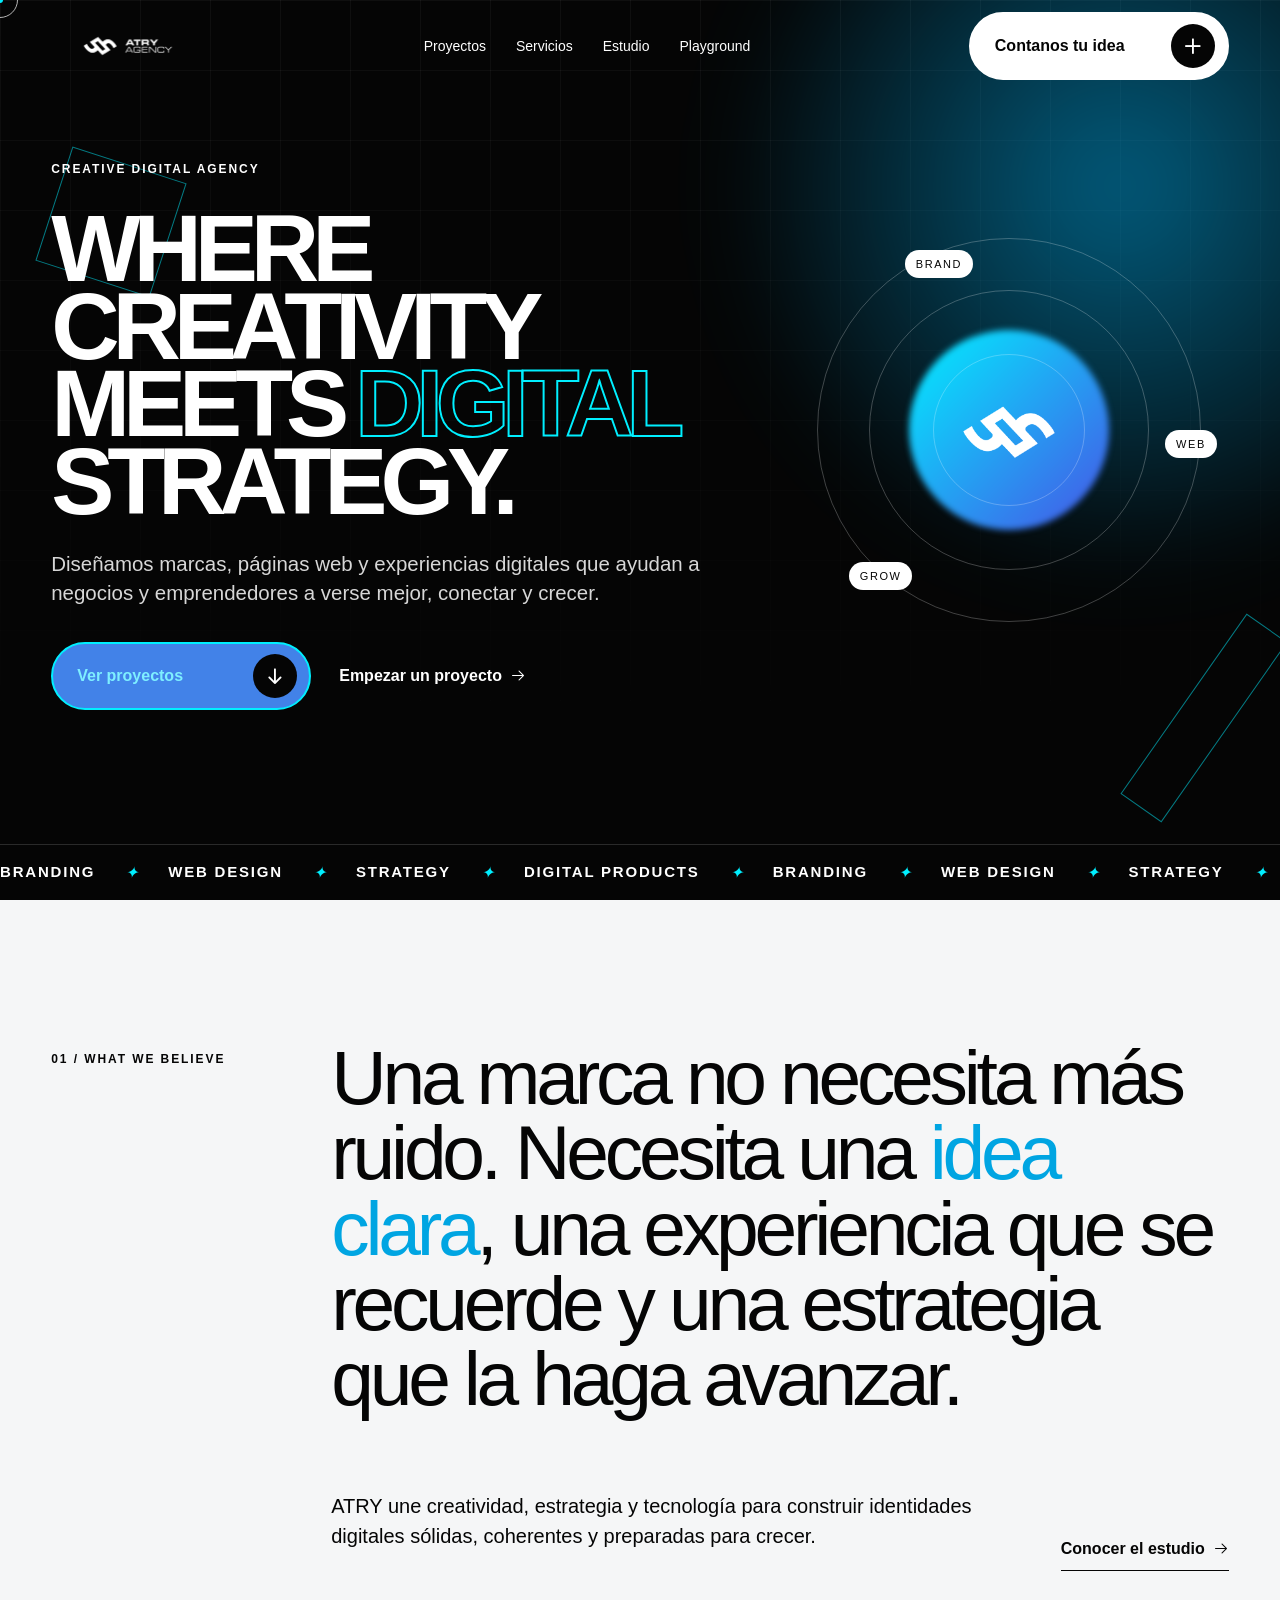
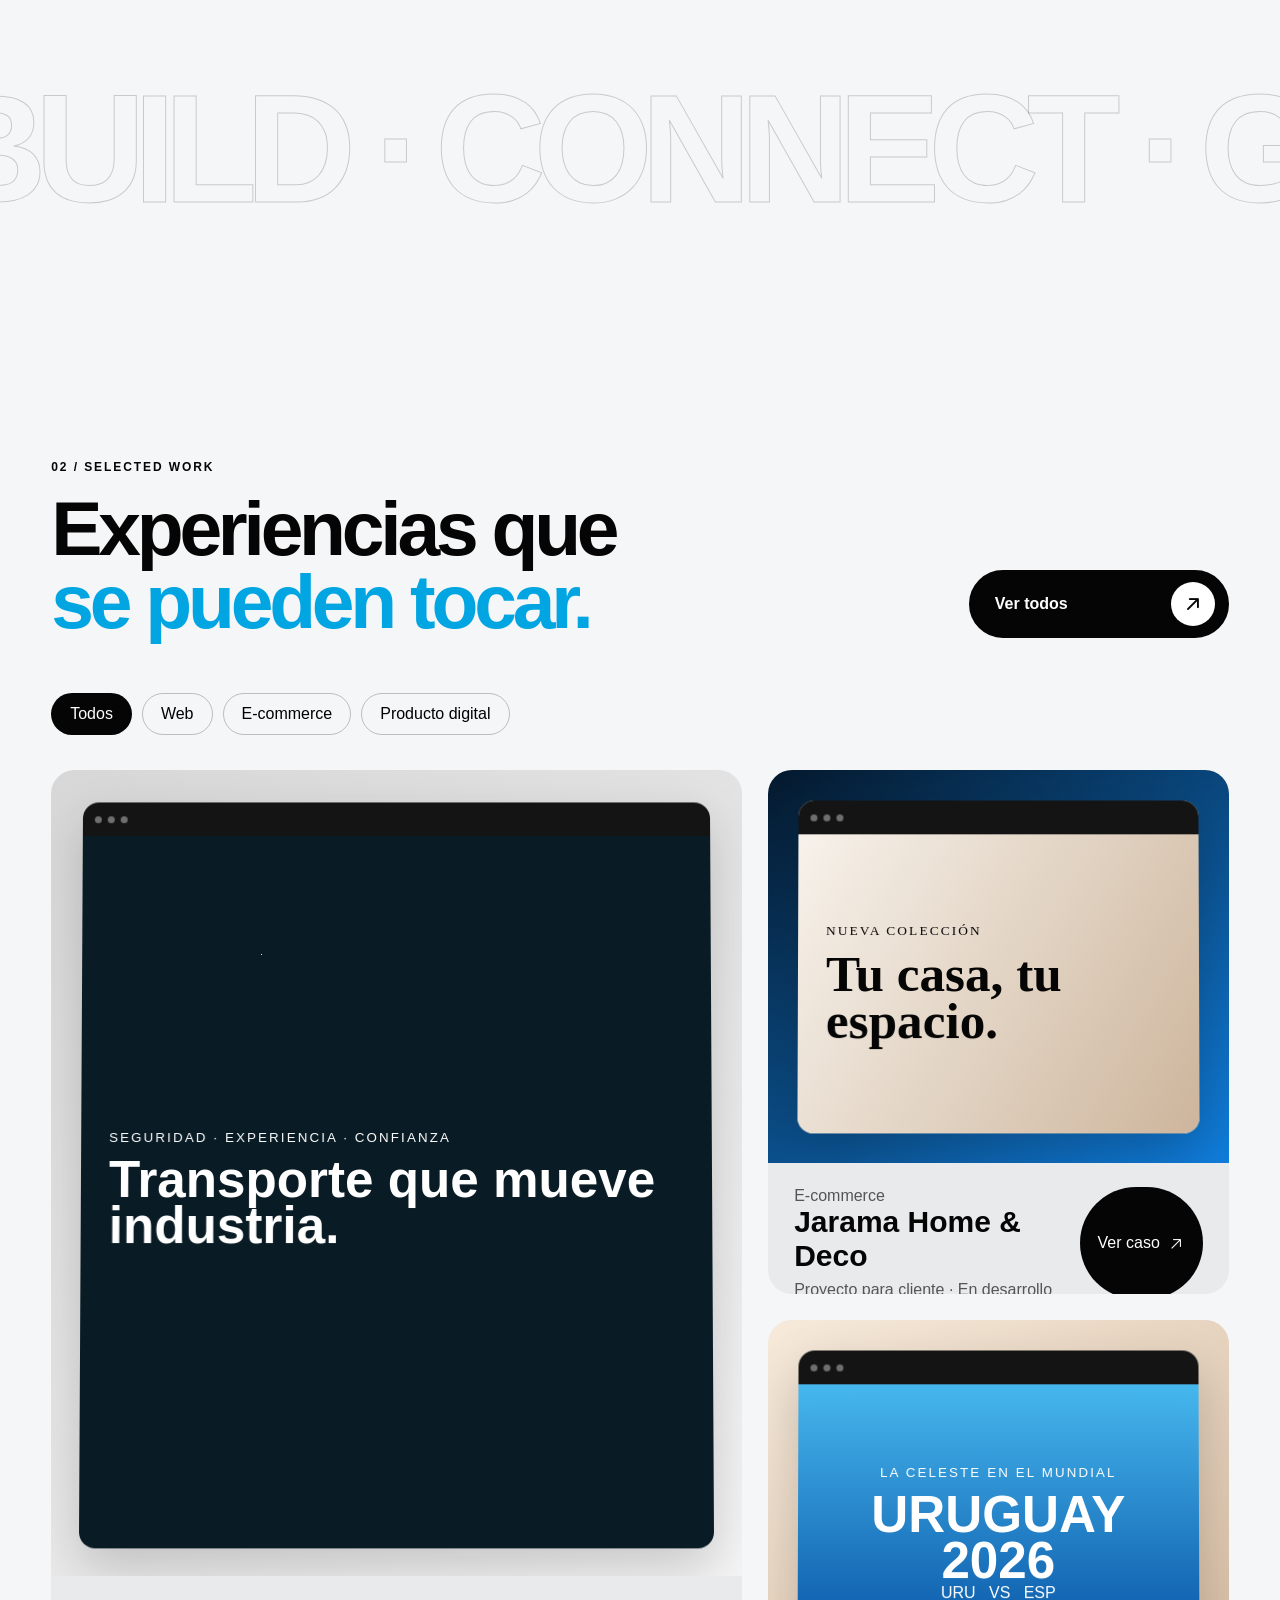
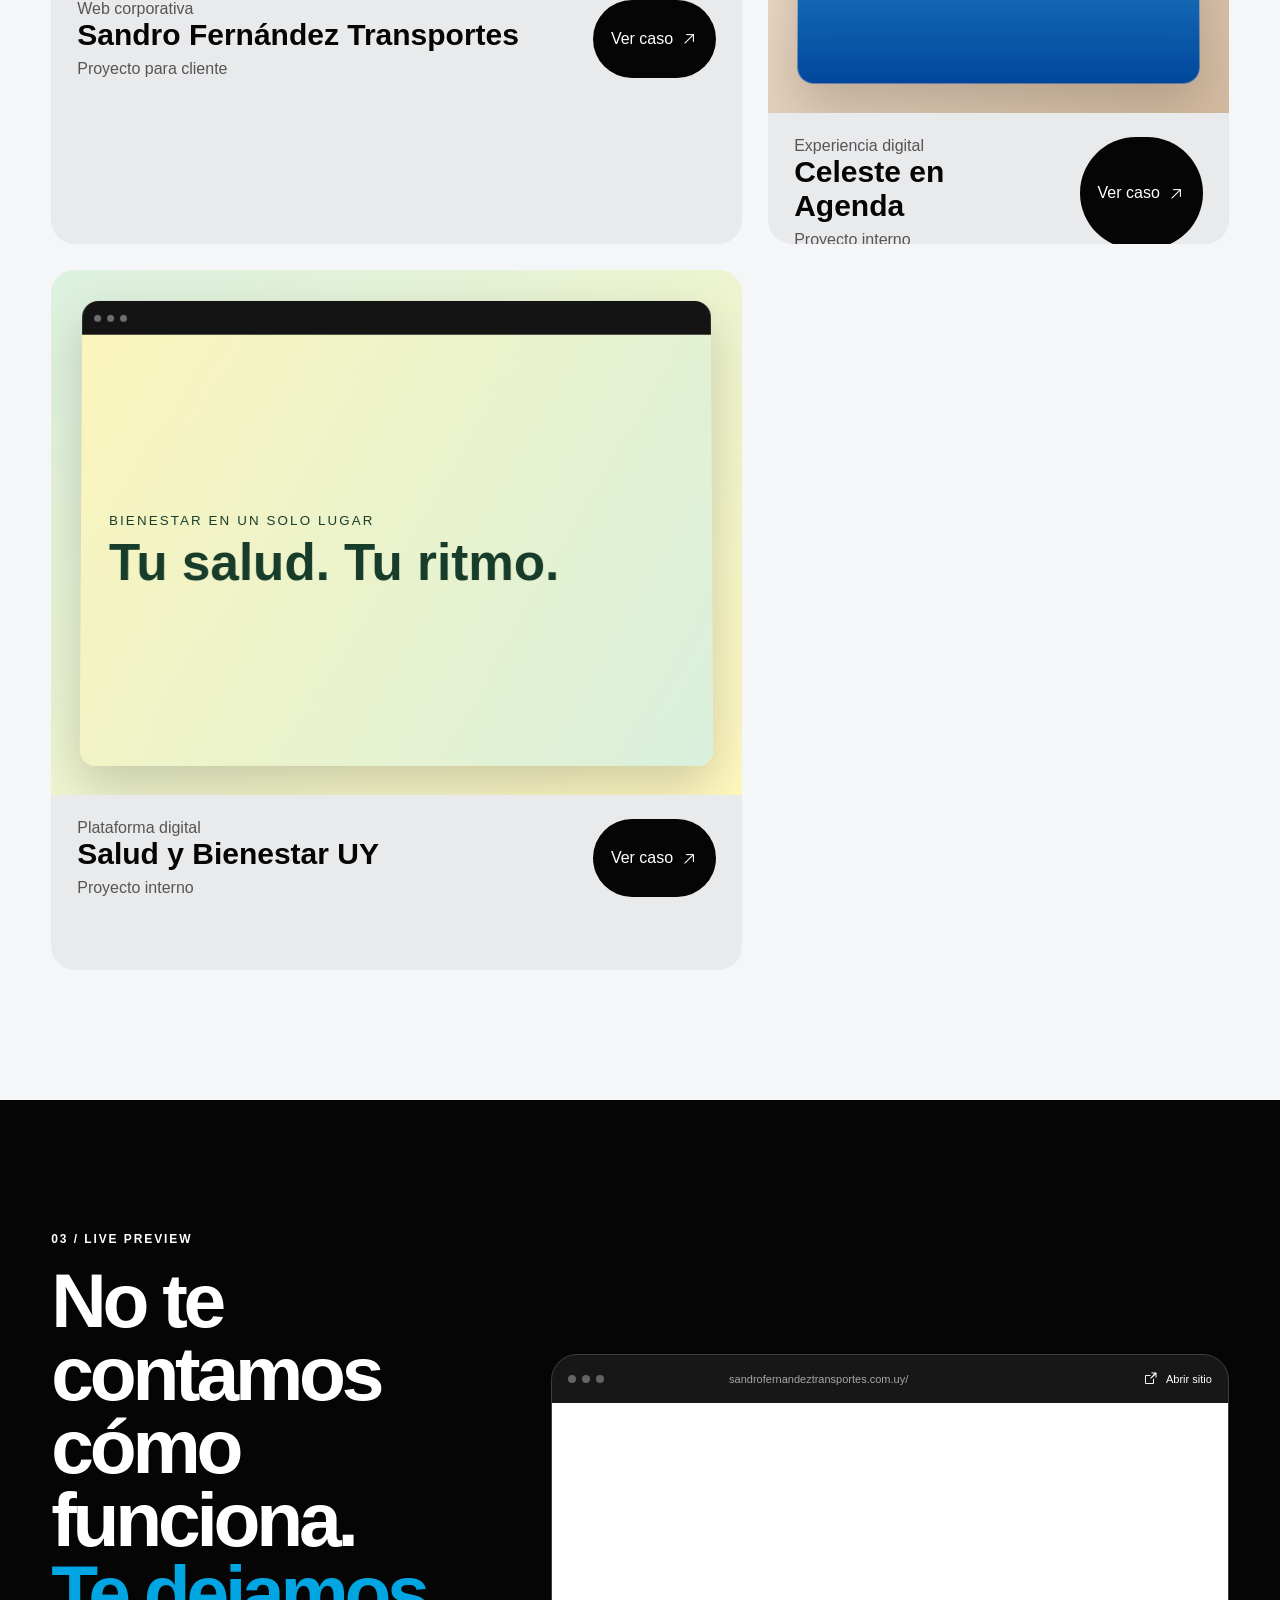
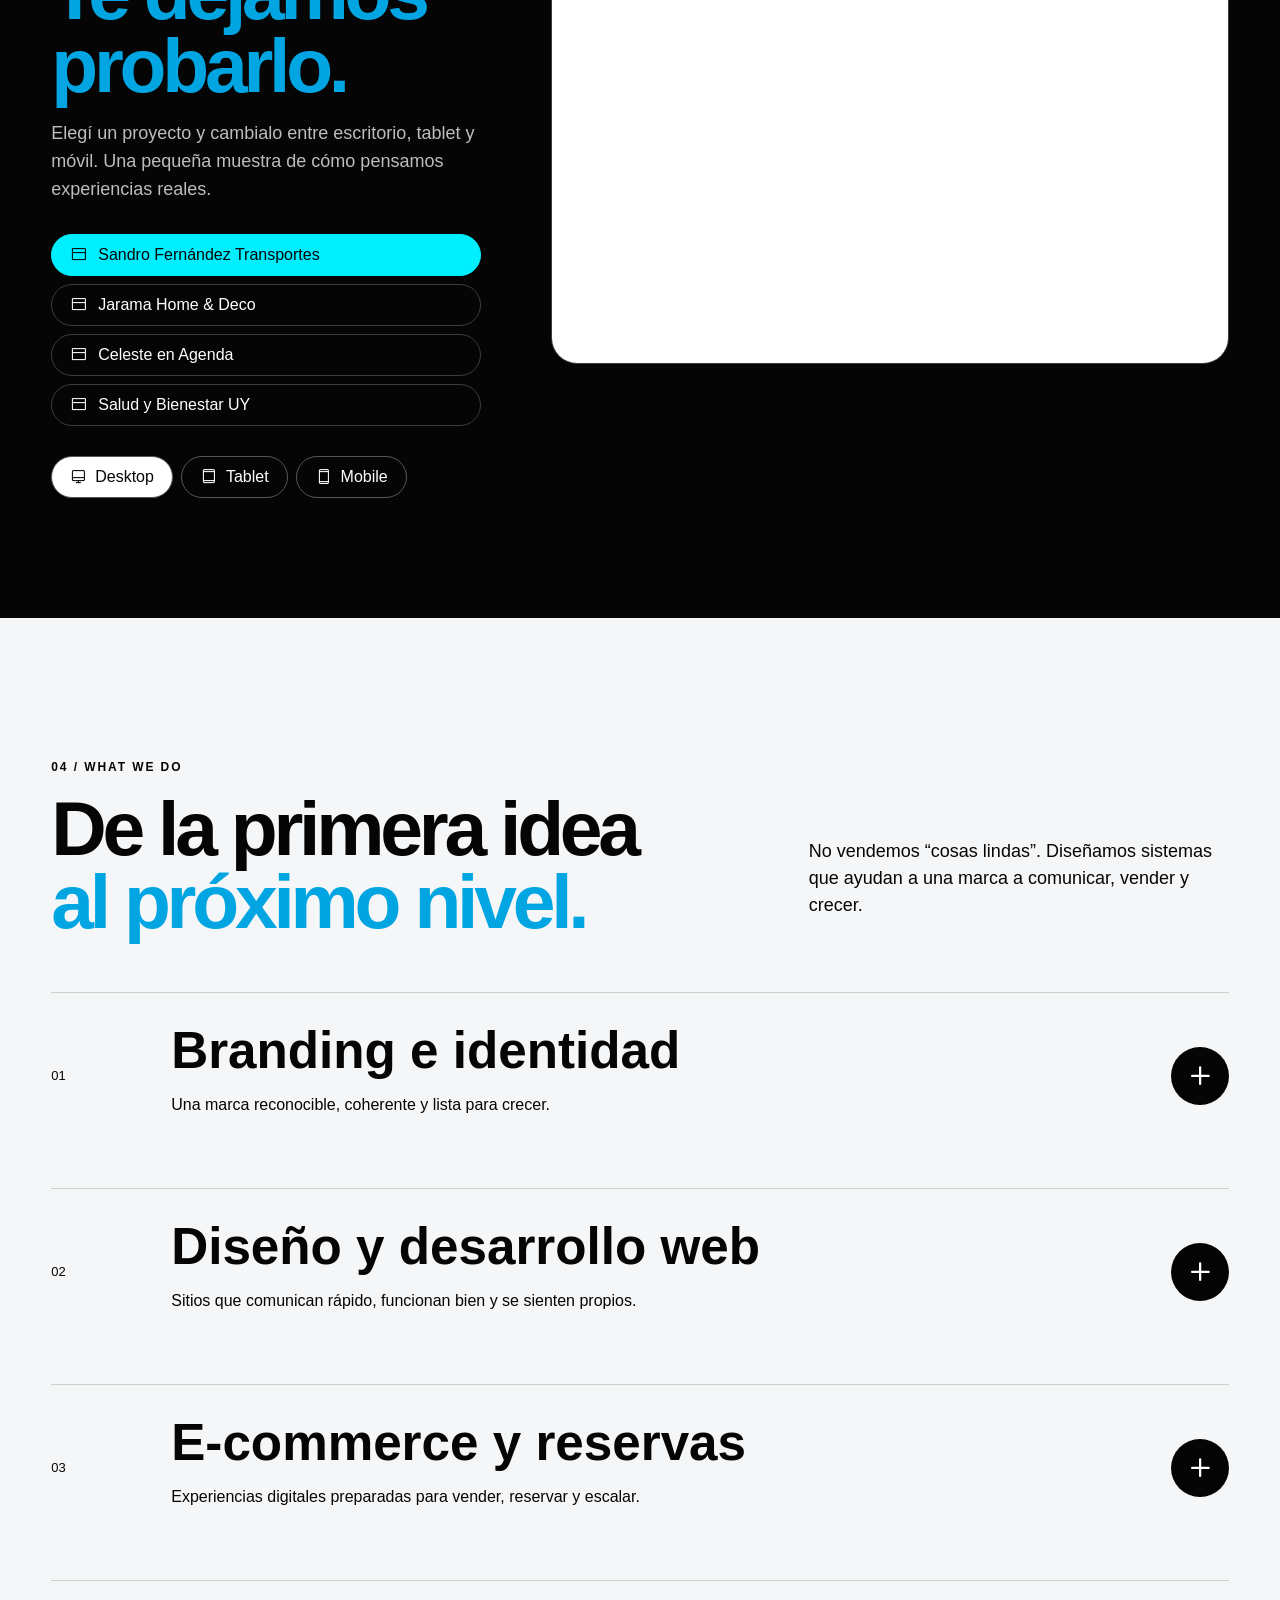
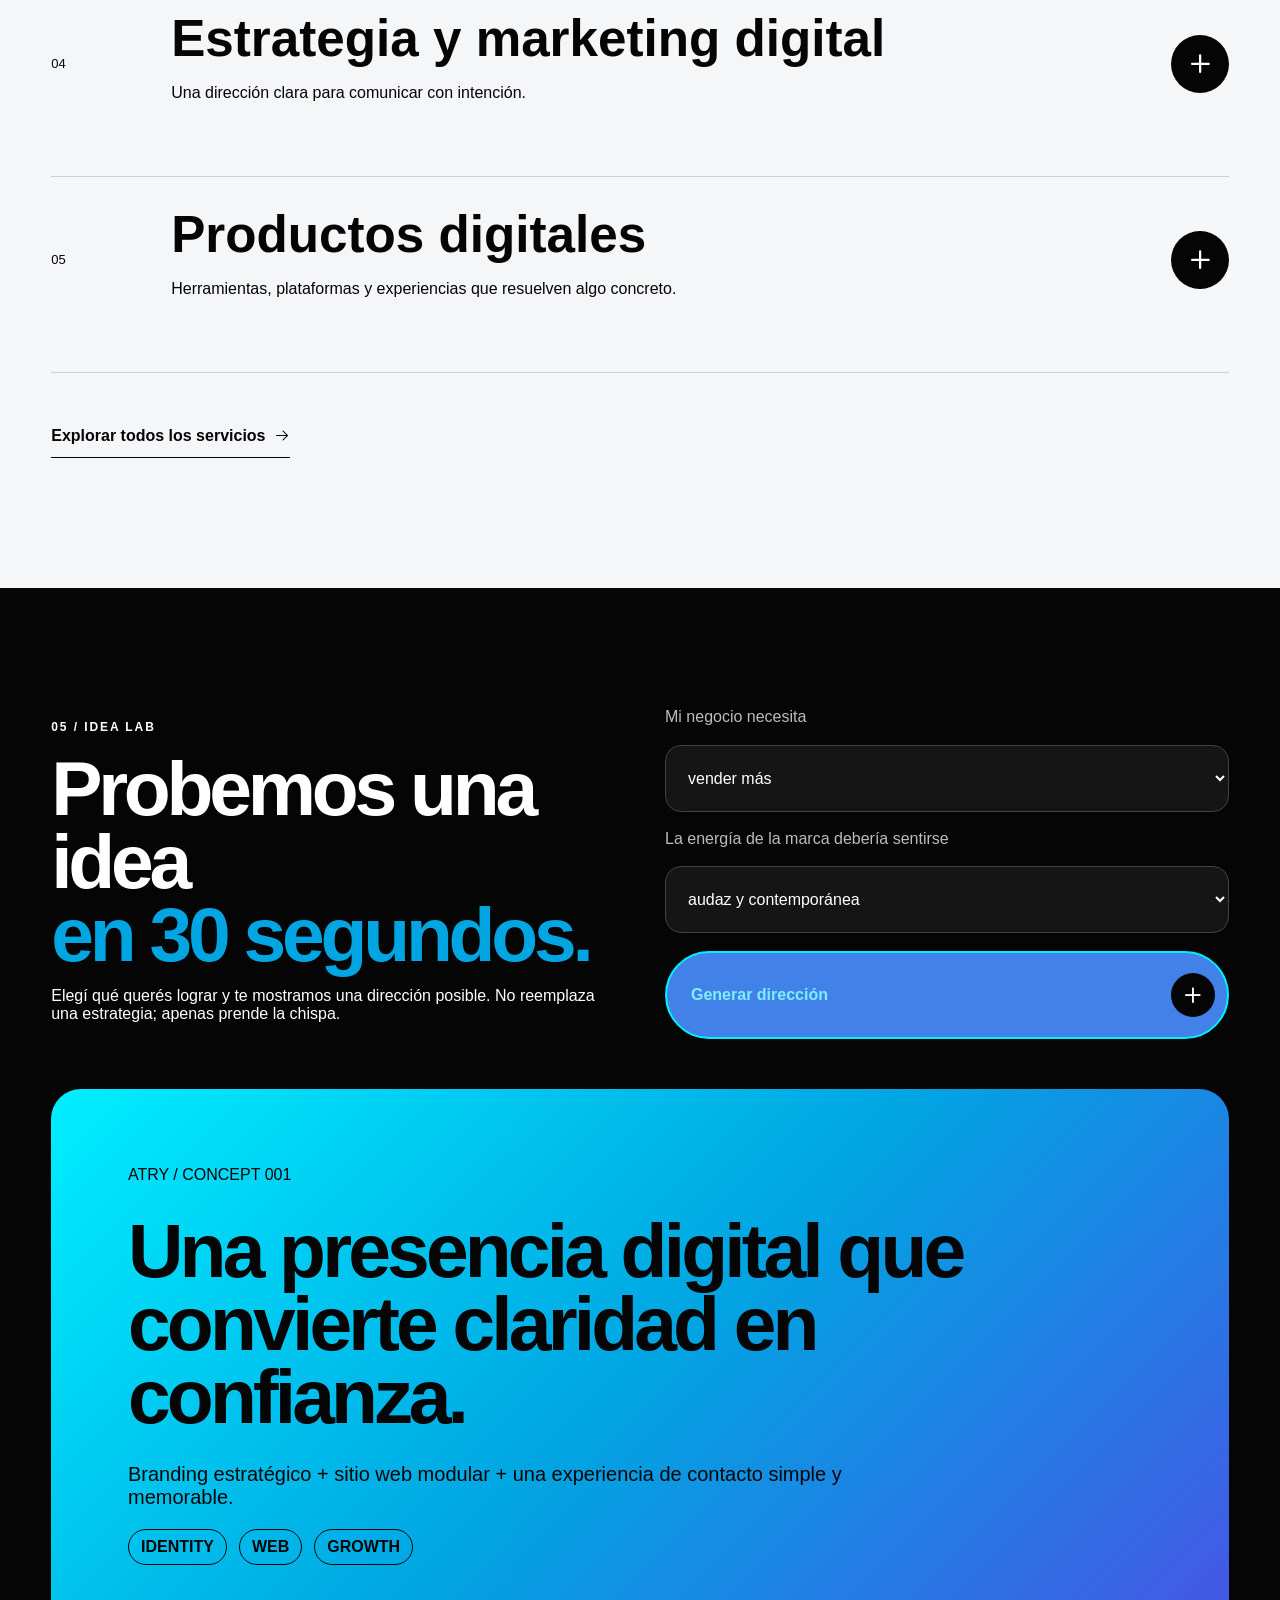
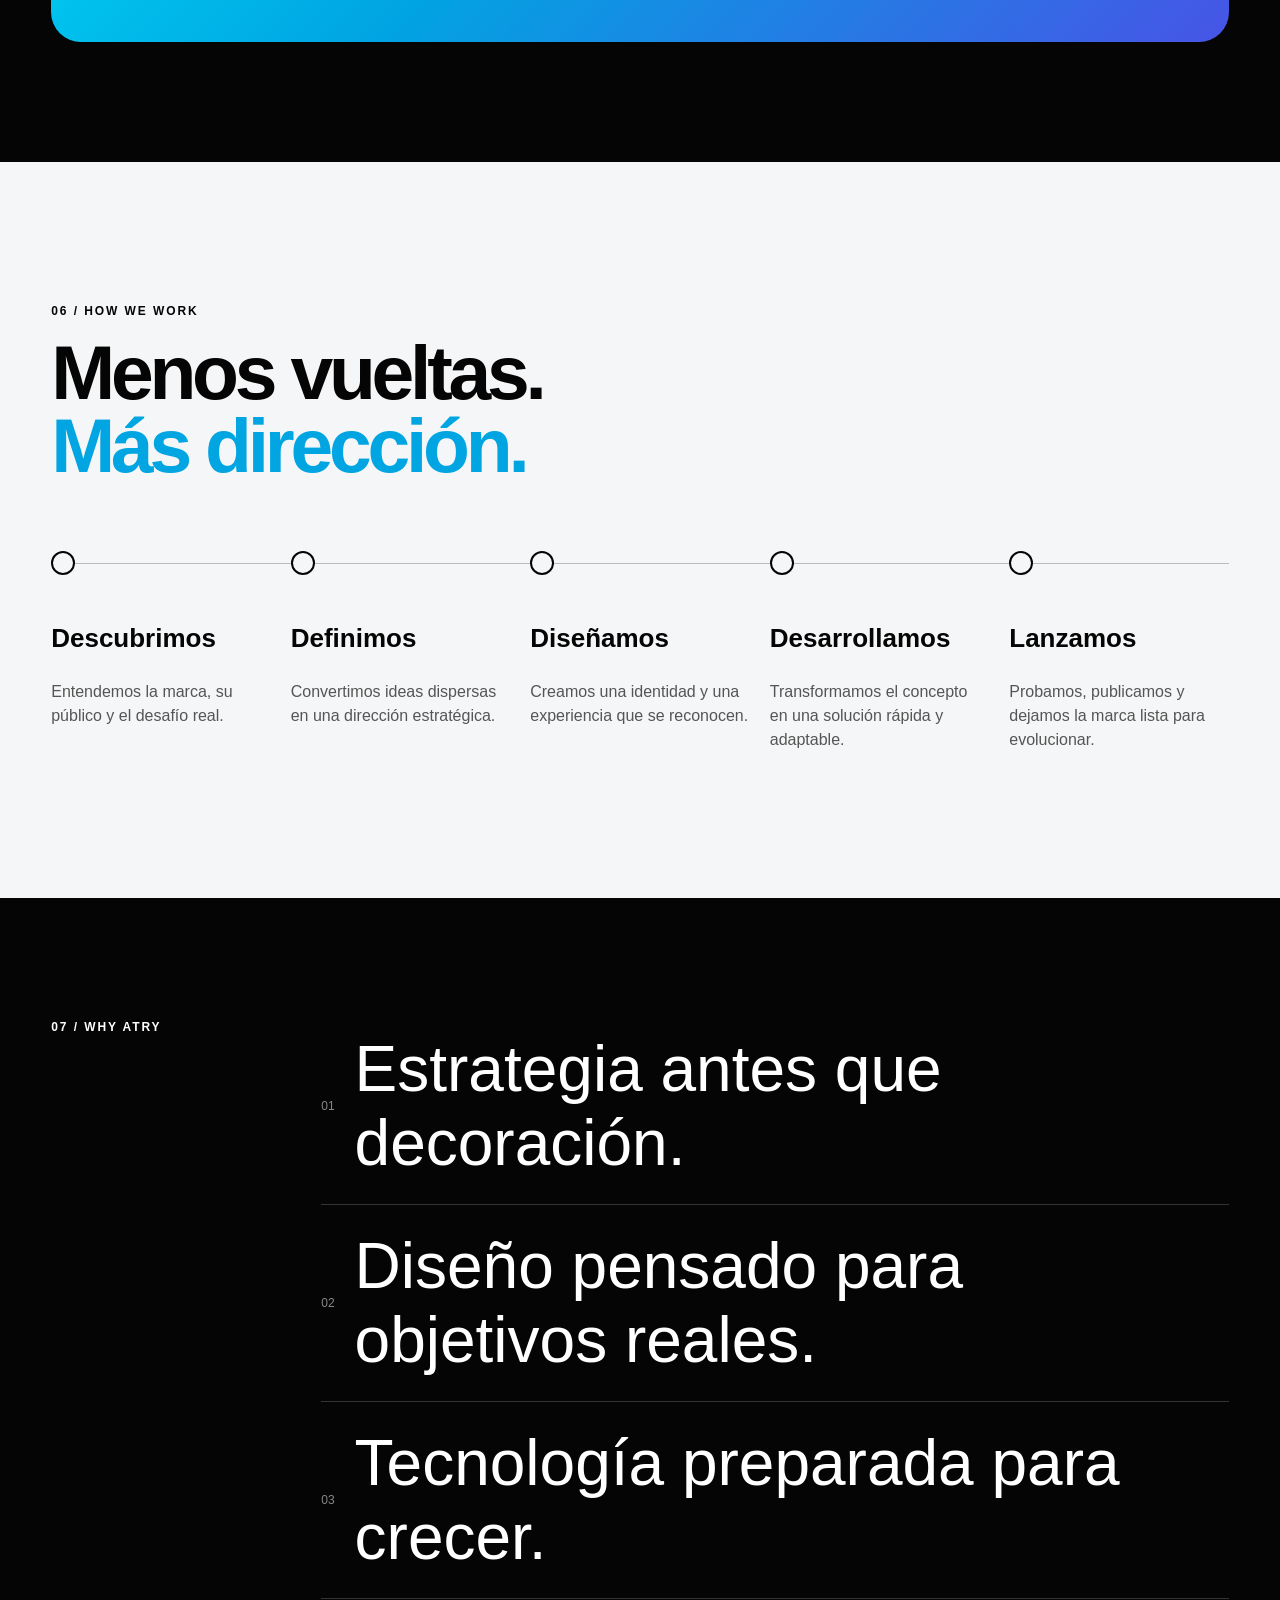
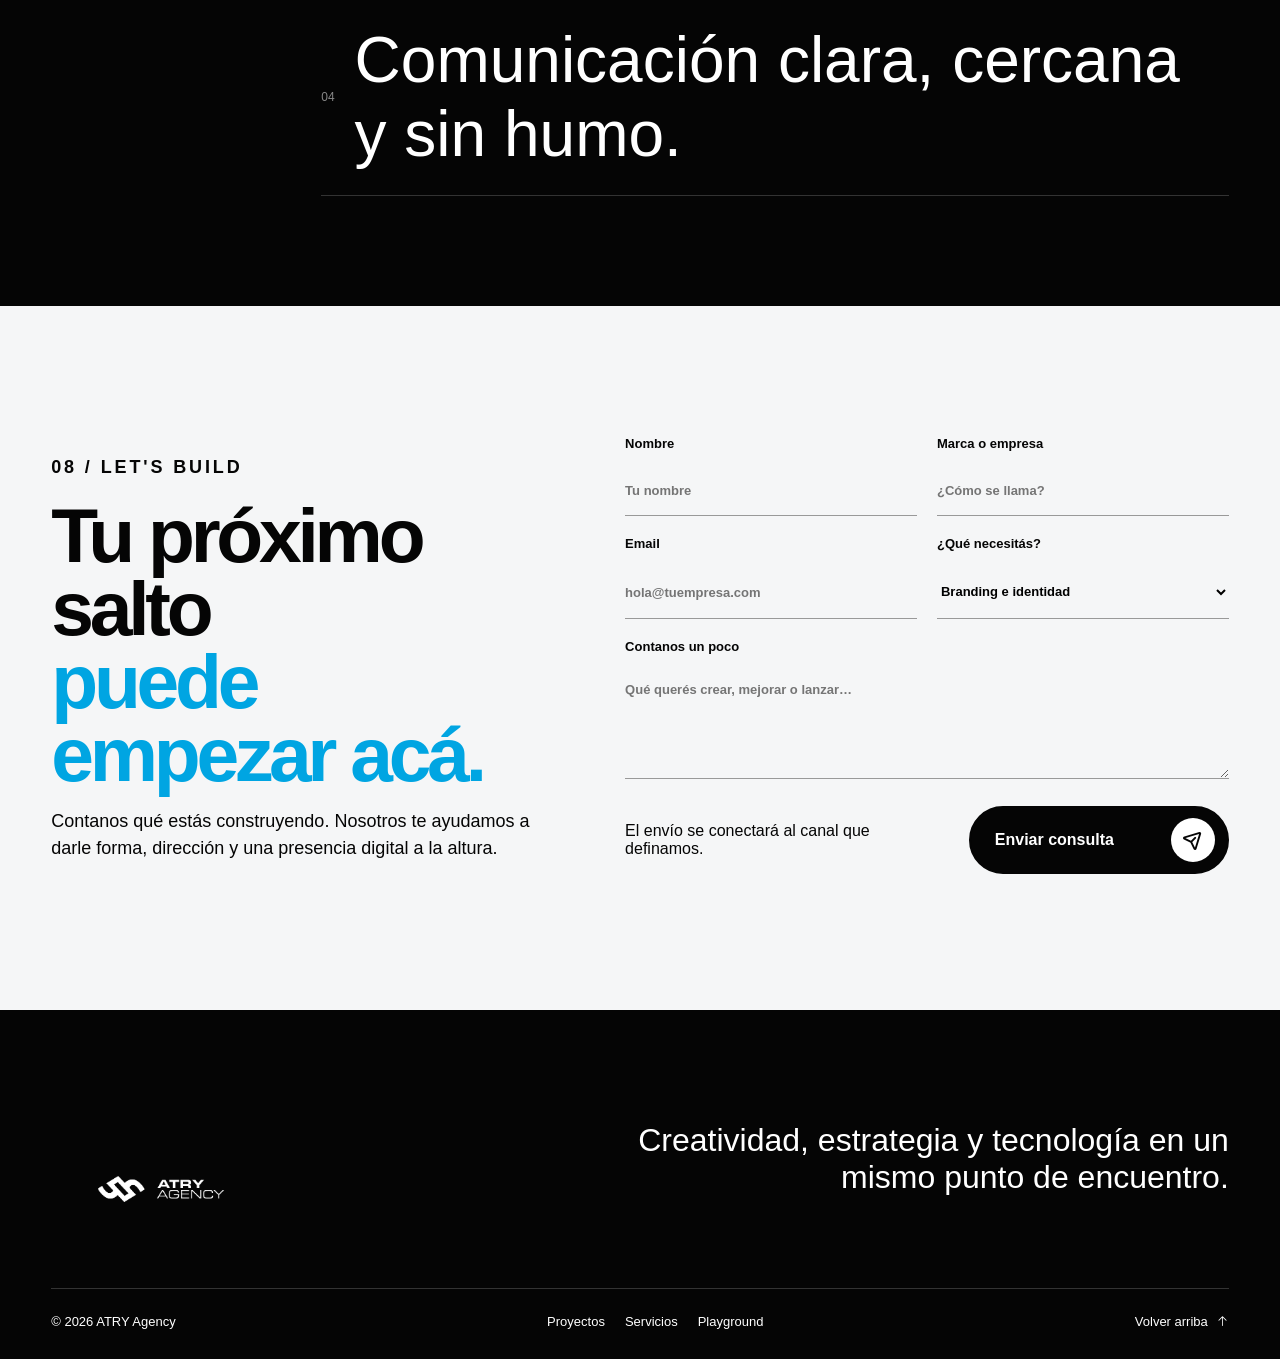
==== commit d7eb9866: "Add files via upload" ====
--- a/index.html
+++ b/index.html
@@ -13,9 +13,12 @@
   <title>ATRY Agency — Creativity meets digital strategy</title>
 
   <link rel="icon" href="assets/FAVICON-DEGRADE.png">
+  <link rel="stylesheet" href="assets/icons/phosphor/regular/style.css">
+  <link rel="stylesheet" href="assets/icons/phosphor/bold/style.css">
   <link rel="stylesheet" href="styles.css">
 
   <script src="script.js" defer></script>
+  <script src="assets/playground/contact-bridge.js" defer></script>
 </head>
 
 <body>
@@ -48,7 +51,7 @@
 
     <a class="pill-button pill-button--light" href="#contacto">
       <span>Contanos tu idea</span>
-      <b aria-hidden="true">+</b>
+      <b aria-hidden="true"><i class="ph-bold ph-plus"></i></b>
     </a>
 
     <button
@@ -93,7 +96,7 @@
       <div class="container hero-layout">
         <div class="hero-copy">
           <p class="micro-label reveal">
-            Creative digital agency · Uruguay
+            Creative digital agency
           </p>
 
           <h1 class="hero-title hero-title--v1">
@@ -123,12 +126,12 @@
           <div class="hero-actions reveal">
             <a class="pill-button pill-button--accent" href="#trabajos">
               <span>Ver proyectos</span>
-              <b aria-hidden="true">↓</b>
+              <b aria-hidden="true"><i class="ph-bold ph-arrow-down"></i></b>
             </a>
 
             <a class="text-link" href="#contacto">
               Empezar un proyecto
-              <span aria-hidden="true">→</span>
+              <span aria-hidden="true"><i class="ph ph-arrow-right"></i></span>
             </a>
           </div>
         </div>
@@ -188,7 +191,7 @@
 
             <a class="chip-link" href="estudio.html">
               Conocer el estudio
-              <span aria-hidden="true">→</span>
+              <span aria-hidden="true"><i class="ph ph-arrow-right"></i></span>
             </a>
           </div>
         </div>
@@ -215,7 +218,7 @@
 
           <a class="pill-button pill-button--dark" href="proyectos.html">
             <span>Ver todos</span>
-            <b aria-hidden="true">↗</b>
+            <b aria-hidden="true"><i class="ph-bold ph-arrow-up-right"></i></b>
           </a>
         </div>
 
@@ -261,13 +264,16 @@
 
           <div class="device-switcher" aria-label="Cambiar dispositivo">
             <button class="active" type="button" data-device="desktop">
-              Desktop
+              <i class="ph ph-desktop" aria-hidden="true"></i>
+              <span>Desktop</span>
             </button>
             <button type="button" data-device="tablet">
-              Tablet
+              <i class="ph ph-device-tablet" aria-hidden="true"></i>
+              <span>Tablet</span>
             </button>
             <button type="button" data-device="mobile">
-              Mobile
+              <i class="ph ph-device-mobile" aria-hidden="true"></i>
+              <span>Mobile</span>
             </button>
           </div>
         </div>
@@ -288,7 +294,8 @@
               target="_blank"
               rel="noopener noreferrer"
             >
-              Abrir sitio
+              <i class="ph ph-arrow-square-out" aria-hidden="true"></i>
+              <span>Abrir sitio</span>
             </a>
           </div>
 
@@ -322,7 +329,7 @@
                 rel="noopener noreferrer"
               >
                 <span>Visitar proyecto</span>
-                <b aria-hidden="true">↗</b>
+                <b aria-hidden="true"><i class="ph-bold ph-arrow-up-right"></i></b>
               </a>
             </div>
           </div>
@@ -354,7 +361,7 @@
 
         <a class="chip-link centered" href="servicios.html">
           Explorar todos los servicios
-          <span aria-hidden="true">→</span>
+          <span aria-hidden="true"><i class="ph ph-arrow-right"></i></span>
         </a>
       </div>
     </section>
@@ -406,7 +413,7 @@
             type="submit"
           >
             <span>Generar dirección</span>
-            <b aria-hidden="true">+</b>
+            <b aria-hidden="true"><i class="ph-bold ph-plus"></i></b>
           </button>
         </form>
 
@@ -611,7 +618,7 @@
               type="submit"
             >
               <span>Enviar consulta</span>
-              <b aria-hidden="true">→</b>
+              <b aria-hidden="true"><i class="ph-bold ph-paper-plane-tilt"></i></b>
             </button>
           </div>
         </form>
@@ -647,7 +654,7 @@
 
       <a href="#inicio">
         Volver arriba
-        <span aria-hidden="true">↑</span>
+        <span aria-hidden="true"><i class="ph ph-arrow-up"></i></span>
       </a>
     </div>
   </footer>
@@ -672,7 +679,8 @@
         data-close-modal
         aria-label="Cerrar proyecto"
       >
-        Cerrar ×
+        <span>Cerrar</span>
+        <i class="ph ph-x" aria-hidden="true"></i>
       </button>
 
       <div id="modal-content"></div>
--- a/assets/icons/phosphor/regular/style.css
+++ b/assets/icons/phosphor/regular/style.css
@@ -0,0 +1,4623 @@
+@font-face {
+  font-family: "Phosphor";
+  src: url("./Phosphor.woff2") format("woff2");
+  font-weight: normal;
+  font-style: normal;
+  font-display: block;
+}
+
+.ph {
+  /* use !important to prevent issues with browser extensions that change fonts */
+  font-family: "Phosphor" !important;
+  speak: never;
+  font-style: normal;
+  font-weight: normal;
+  font-variant: normal;
+  text-transform: none;
+  line-height: 1;
+
+  /* Enable Ligatures ================ */
+  letter-spacing: 0;
+  -webkit-font-feature-settings: "liga";
+  -moz-font-feature-settings: "liga=1";
+  -moz-font-feature-settings: "liga";
+  -ms-font-feature-settings: "liga" 1;
+  font-feature-settings: "liga";
+  -webkit-font-variant-ligatures: discretionary-ligatures;
+  font-variant-ligatures: discretionary-ligatures;
+
+  /* Better Font Rendering =========== */
+  -webkit-font-smoothing: antialiased;
+  -moz-osx-font-smoothing: grayscale;
+}
+
+.ph.ph-acorn:before {
+  content: "\eb9a";
+}
+.ph.ph-address-book:before {
+  content: "\e6f8";
+}
+.ph.ph-address-book-tabs:before {
+  content: "\ee4e";
+}
+.ph.ph-air-traffic-control:before {
+  content: "\ecd8";
+}
+.ph.ph-airplane:before {
+  content: "\e002";
+}
+.ph.ph-airplane-in-flight:before {
+  content: "\e4fe";
+}
+.ph.ph-airplane-landing:before {
+  content: "\e502";
+}
+.ph.ph-airplane-takeoff:before {
+  content: "\e504";
+}
+.ph.ph-airplane-taxiing:before {
+  content: "\e500";
+}
+.ph.ph-airplane-tilt:before {
+  content: "\e5d6";
+}
+.ph.ph-airplay:before {
+  content: "\e004";
+}
+.ph.ph-alarm:before {
+  content: "\e006";
+}
+.ph.ph-alien:before {
+  content: "\e8a6";
+}
+.ph.ph-align-bottom:before {
+  content: "\e506";
+}
+.ph.ph-align-bottom-simple:before {
+  content: "\eb0c";
+}
+.ph.ph-align-center-horizontal:before {
+  content: "\e50a";
+}
+.ph.ph-align-center-horizontal-simple:before {
+  content: "\eb0e";
+}
+.ph.ph-align-center-vertical:before {
+  content: "\e50c";
+}
+.ph.ph-align-center-vertical-simple:before {
+  content: "\eb10";
+}
+.ph.ph-align-left:before {
+  content: "\e50e";
+}
+.ph.ph-align-left-simple:before {
+  content: "\eaee";
+}
+.ph.ph-align-right:before {
+  content: "\e510";
+}
+.ph.ph-align-right-simple:before {
+  content: "\eb12";
+}
+.ph.ph-align-top:before {
+  content: "\e512";
+}
+.ph.ph-align-top-simple:before {
+  content: "\eb14";
+}
+.ph.ph-amazon-logo:before {
+  content: "\e96c";
+}
+.ph.ph-ambulance:before {
+  content: "\e572";
+}
+.ph.ph-anchor:before {
+  content: "\e514";
+}
+.ph.ph-anchor-simple:before {
+  content: "\e5d8";
+}
+.ph.ph-android-logo:before {
+  content: "\e008";
+}
+.ph.ph-angle:before {
+  content: "\e7bc";
+}
+.ph.ph-angular-logo:before {
+  content: "\eb80";
+}
+.ph.ph-aperture:before {
+  content: "\e00a";
+}
+.ph.ph-app-store-logo:before {
+  content: "\e974";
+}
+.ph.ph-app-window:before {
+  content: "\e5da";
+}
+.ph.ph-apple-logo:before {
+  content: "\e516";
+}
+.ph.ph-apple-podcasts-logo:before {
+  content: "\eb96";
+}
+.ph.ph-approximate-equals:before {
+  content: "\edaa";
+}
+.ph.ph-archive:before {
+  content: "\e00c";
+}
+.ph.ph-armchair:before {
+  content: "\e012";
+}
+.ph.ph-arrow-arc-left:before {
+  content: "\e014";
+}
+.ph.ph-arrow-arc-right:before {
+  content: "\e016";
+}
+.ph.ph-arrow-bend-double-up-left:before {
+  content: "\e03a";
+}
+.ph.ph-arrow-bend-double-up-right:before {
+  content: "\e03c";
+}
+.ph.ph-arrow-bend-down-left:before {
+  content: "\e018";
+}
+.ph.ph-arrow-bend-down-right:before {
+  content: "\e01a";
+}
+.ph.ph-arrow-bend-left-down:before {
+  content: "\e01c";
+}
+.ph.ph-arrow-bend-left-up:before {
+  content: "\e01e";
+}
+.ph.ph-arrow-bend-right-down:before {
+  content: "\e020";
+}
+.ph.ph-arrow-bend-right-up:before {
+  content: "\e022";
+}
+.ph.ph-arrow-bend-up-left:before {
+  content: "\e024";
+}
+.ph.ph-arrow-bend-up-right:before {
+  content: "\e026";
+}
+.ph.ph-arrow-circle-down:before {
+  content: "\e028";
+}
+.ph.ph-arrow-circle-down-left:before {
+  content: "\e02a";
+}
+.ph.ph-arrow-circle-down-right:before {
+  content: "\e02c";
+}
+.ph.ph-arrow-circle-left:before {
+  content: "\e05a";
+}
+.ph.ph-arrow-circle-right:before {
+  content: "\e02e";
+}
+.ph.ph-arrow-circle-up:before {
+  content: "\e030";
+}
+.ph.ph-arrow-circle-up-left:before {
+  content: "\e032";
+}
+.ph.ph-arrow-circle-up-right:before {
+  content: "\e034";
+}
+.ph.ph-arrow-clockwise:before {
+  content: "\e036";
+}
+.ph.ph-arrow-counter-clockwise:before {
+  content: "\e038";
+}
+.ph.ph-arrow-down:before {
+  content: "\e03e";
+}
+.ph.ph-arrow-down-left:before {
+  content: "\e040";
+}
+.ph.ph-arrow-down-right:before {
+  content: "\e042";
+}
+.ph.ph-arrow-elbow-down-left:before {
+  content: "\e044";
+}
+.ph.ph-arrow-elbow-down-right:before {
+  content: "\e046";
+}
+.ph.ph-arrow-elbow-left:before {
+  content: "\e048";
+}
+.ph.ph-arrow-elbow-left-down:before {
+  content: "\e04a";
+}
+.ph.ph-arrow-elbow-left-up:before {
+  content: "\e04c";
+}
+.ph.ph-arrow-elbow-right:before {
+  content: "\e04e";
+}
+.ph.ph-arrow-elbow-right-down:before {
+  content: "\e050";
+}
+.ph.ph-arrow-elbow-right-up:before {
+  content: "\e052";
+}
+.ph.ph-arrow-elbow-up-left:before {
+  content: "\e054";
+}
+.ph.ph-arrow-elbow-up-right:before {
+  content: "\e056";
+}
+.ph.ph-arrow-fat-down:before {
+  content: "\e518";
+}
+.ph.ph-arrow-fat-left:before {
+  content: "\e51a";
+}
+.ph.ph-arrow-fat-line-down:before {
+  content: "\e51c";
+}
+.ph.ph-arrow-fat-line-left:before {
+  content: "\e51e";
+}
+.ph.ph-arrow-fat-line-right:before {
+  content: "\e520";
+}
+.ph.ph-arrow-fat-line-up:before {
+  content: "\e522";
+}
+.ph.ph-arrow-fat-lines-down:before {
+  content: "\e524";
+}
+.ph.ph-arrow-fat-lines-left:before {
+  content: "\e526";
+}
+.ph.ph-arrow-fat-lines-right:before {
+  content: "\e528";
+}
+.ph.ph-arrow-fat-lines-up:before {
+  content: "\e52a";
+}
+.ph.ph-arrow-fat-right:before {
+  content: "\e52c";
+}
+.ph.ph-arrow-fat-up:before {
+  content: "\e52e";
+}
+.ph.ph-arrow-left:before {
+  content: "\e058";
+}
+.ph.ph-arrow-line-down:before {
+  content: "\e05c";
+}
+.ph.ph-arrow-line-down-left:before {
+  content: "\e05e";
+}
+.ph.ph-arrow-line-down-right:before {
+  content: "\e060";
+}
+.ph.ph-arrow-line-left:before {
+  content: "\e062";
+}
+.ph.ph-arrow-line-right:before {
+  content: "\e064";
+}
+.ph.ph-arrow-line-up:before {
+  content: "\e066";
+}
+.ph.ph-arrow-line-up-left:before {
+  content: "\e068";
+}
+.ph.ph-arrow-line-up-right:before {
+  content: "\e06a";
+}
+.ph.ph-arrow-right:before {
+  content: "\e06c";
+}
+.ph.ph-arrow-square-down:before {
+  content: "\e06e";
+}
+.ph.ph-arrow-square-down-left:before {
+  content: "\e070";
+}
+.ph.ph-arrow-square-down-right:before {
+  content: "\e072";
+}
+.ph.ph-arrow-square-in:before {
+  content: "\e5dc";
+}
+.ph.ph-arrow-square-left:before {
+  content: "\e074";
+}
+.ph.ph-arrow-square-out:before {
+  content: "\e5de";
+}
+.ph.ph-arrow-square-right:before {
+  content: "\e076";
+}
+.ph.ph-arrow-square-up:before {
+  content: "\e078";
+}
+.ph.ph-arrow-square-up-left:before {
+  content: "\e07a";
+}
+.ph.ph-arrow-square-up-right:before {
+  content: "\e07c";
+}
+.ph.ph-arrow-u-down-left:before {
+  content: "\e07e";
+}
+.ph.ph-arrow-u-down-right:before {
+  content: "\e080";
+}
+.ph.ph-arrow-u-left-down:before {
+  content: "\e082";
+}
+.ph.ph-arrow-u-left-up:before {
+  content: "\e084";
+}
+.ph.ph-arrow-u-right-down:before {
+  content: "\e086";
+}
+.ph.ph-arrow-u-right-up:before {
+  content: "\e088";
+}
+.ph.ph-arrow-u-up-left:before {
+  content: "\e08a";
+}
+.ph.ph-arrow-u-up-right:before {
+  content: "\e08c";
+}
+.ph.ph-arrow-up:before {
+  content: "\e08e";
+}
+.ph.ph-arrow-up-left:before {
+  content: "\e090";
+}
+.ph.ph-arrow-up-right:before {
+  content: "\e092";
+}
+.ph.ph-arrows-clockwise:before {
+  content: "\e094";
+}
+.ph.ph-arrows-counter-clockwise:before {
+  content: "\e096";
+}
+.ph.ph-arrows-down-up:before {
+  content: "\e098";
+}
+.ph.ph-arrows-horizontal:before {
+  content: "\eb06";
+}
+.ph.ph-arrows-in:before {
+  content: "\e09a";
+}
+.ph.ph-arrows-in-cardinal:before {
+  content: "\e09c";
+}
+.ph.ph-arrows-in-line-horizontal:before {
+  content: "\e530";
+}
+.ph.ph-arrows-in-line-vertical:before {
+  content: "\e532";
+}
+.ph.ph-arrows-in-simple:before {
+  content: "\e09e";
+}
+.ph.ph-arrows-left-right:before {
+  content: "\e0a0";
+}
+.ph.ph-arrows-merge:before {
+  content: "\ed3e";
+}
+.ph.ph-arrows-out:before {
+  content: "\e0a2";
+}
+.ph.ph-arrows-out-cardinal:before {
+  content: "\e0a4";
+}
+.ph.ph-arrows-out-line-horizontal:before {
+  content: "\e534";
+}
+.ph.ph-arrows-out-line-vertical:before {
+  content: "\e536";
+}
+.ph.ph-arrows-out-simple:before {
+  content: "\e0a6";
+}
+.ph.ph-arrows-split:before {
+  content: "\ed3c";
+}
+.ph.ph-arrows-vertical:before {
+  content: "\eb04";
+}
+.ph.ph-article:before {
+  content: "\e0a8";
+}
+.ph.ph-article-medium:before {
+  content: "\e5e0";
+}
+.ph.ph-article-ny-times:before {
+  content: "\e5e2";
+}
+.ph.ph-asclepius:before {
+  content: "\ee34";
+}
+.ph.ph-caduceus:before {
+  content: "\ee34";
+}
+.ph.ph-asterisk:before {
+  content: "\e0aa";
+}
+.ph.ph-asterisk-simple:before {
+  content: "\e832";
+}
+.ph.ph-at:before {
+  content: "\e0ac";
+}
+.ph.ph-atom:before {
+  content: "\e5e4";
+}
+.ph.ph-avocado:before {
+  content: "\ee04";
+}
+.ph.ph-axe:before {
+  content: "\e9fc";
+}
+.ph.ph-baby:before {
+  content: "\e774";
+}
+.ph.ph-baby-carriage:before {
+  content: "\e818";
+}
+.ph.ph-backpack:before {
+  content: "\e922";
+}
+.ph.ph-backspace:before {
+  content: "\e0ae";
+}
+.ph.ph-bag:before {
+  content: "\e0b0";
+}
+.ph.ph-bag-simple:before {
+  content: "\e5e6";
+}
+.ph.ph-balloon:before {
+  content: "\e76c";
+}
+.ph.ph-bandaids:before {
+  content: "\e0b2";
+}
+.ph.ph-bank:before {
+  content: "\e0b4";
+}
+.ph.ph-barbell:before {
+  content: "\e0b6";
+}
+.ph.ph-barcode:before {
+  content: "\e0b8";
+}
+.ph.ph-barn:before {
+  content: "\ec72";
+}
+.ph.ph-barricade:before {
+  content: "\e948";
+}
+.ph.ph-baseball:before {
+  content: "\e71a";
+}
+.ph.ph-baseball-cap:before {
+  content: "\ea28";
+}
+.ph.ph-baseball-helmet:before {
+  content: "\ee4a";
+}
+.ph.ph-basket:before {
+  content: "\e964";
+}
+.ph.ph-basketball:before {
+  content: "\e724";
+}
+.ph.ph-bathtub:before {
+  content: "\e81e";
+}
+.ph.ph-battery-charging:before {
+  content: "\e0ba";
+}
+.ph.ph-battery-charging-vertical:before {
+  content: "\e0bc";
+}
+.ph.ph-battery-empty:before {
+  content: "\e0be";
+}
+.ph.ph-battery-full:before {
+  content: "\e0c0";
+}
+.ph.ph-battery-high:before {
+  content: "\e0c2";
+}
+.ph.ph-battery-low:before {
+  content: "\e0c4";
+}
+.ph.ph-battery-medium:before {
+  content: "\e0c6";
+}
+.ph.ph-battery-plus:before {
+  content: "\e808";
+}
+.ph.ph-battery-plus-vertical:before {
+  content: "\ec50";
+}
+.ph.ph-battery-vertical-empty:before {
+  content: "\e7c6";
+}
+.ph.ph-battery-vertical-full:before {
+  content: "\e7c4";
+}
+.ph.ph-battery-vertical-high:before {
+  content: "\e7c2";
+}
+.ph.ph-battery-vertical-low:before {
+  content: "\e7be";
+}
+.ph.ph-battery-vertical-medium:before {
+  content: "\e7c0";
+}
+.ph.ph-battery-warning:before {
+  content: "\e0c8";
+}
+.ph.ph-battery-warning-vertical:before {
+  content: "\e0ca";
+}
+.ph.ph-beach-ball:before {
+  content: "\ed24";
+}
+.ph.ph-beanie:before {
+  content: "\ea2a";
+}
+.ph.ph-bed:before {
+  content: "\e0cc";
+}
+.ph.ph-beer-bottle:before {
+  content: "\e7b0";
+}
+.ph.ph-beer-stein:before {
+  content: "\eb62";
+}
+.ph.ph-behance-logo:before {
+  content: "\e7f4";
+}
+.ph.ph-bell:before {
+  content: "\e0ce";
+}
+.ph.ph-bell-ringing:before {
+  content: "\e5e8";
+}
+.ph.ph-bell-simple:before {
+  content: "\e0d0";
+}
+.ph.ph-bell-simple-ringing:before {
+  content: "\e5ea";
+}
+.ph.ph-bell-simple-slash:before {
+  content: "\e0d2";
+}
+.ph.ph-bell-simple-z:before {
+  content: "\e5ec";
+}
+.ph.ph-bell-slash:before {
+  content: "\e0d4";
+}
+.ph.ph-bell-z:before {
+  content: "\e5ee";
+}
+.ph.ph-belt:before {
+  content: "\ea2c";
+}
+.ph.ph-bezier-curve:before {
+  content: "\eb00";
+}
+.ph.ph-bicycle:before {
+  content: "\e0d6";
+}
+.ph.ph-binary:before {
+  content: "\ee60";
+}
+.ph.ph-binoculars:before {
+  content: "\ea64";
+}
+.ph.ph-biohazard:before {
+  content: "\e9e0";
+}
+.ph.ph-bird:before {
+  content: "\e72c";
+}
+.ph.ph-blueprint:before {
+  content: "\eda0";
+}
+.ph.ph-bluetooth:before {
+  content: "\e0da";
+}
+.ph.ph-bluetooth-connected:before {
+  content: "\e0dc";
+}
+.ph.ph-bluetooth-slash:before {
+  content: "\e0de";
+}
+.ph.ph-bluetooth-x:before {
+  content: "\e0e0";
+}
+.ph.ph-boat:before {
+  content: "\e786";
+}
+.ph.ph-bomb:before {
+  content: "\ee0a";
+}
+.ph.ph-bone:before {
+  content: "\e7f2";
+}
+.ph.ph-book:before {
+  content: "\e0e2";
+}
+.ph.ph-book-bookmark:before {
+  content: "\e0e4";
+}
+.ph.ph-book-open:before {
+  content: "\e0e6";
+}
+.ph.ph-book-open-text:before {
+  content: "\e8f2";
+}
+.ph.ph-book-open-user:before {
+  content: "\ede0";
+}
+.ph.ph-bookmark:before {
+  content: "\e0e8";
+}
+.ph.ph-bookmark-simple:before {
+  content: "\e0ea";
+}
+.ph.ph-bookmarks:before {
+  content: "\e0ec";
+}
+.ph.ph-bookmarks-simple:before {
+  content: "\e5f0";
+}
+.ph.ph-books:before {
+  content: "\e758";
+}
+.ph.ph-boot:before {
+  content: "\ecca";
+}
+.ph.ph-boules:before {
+  content: "\e722";
+}
+.ph.ph-bounding-box:before {
+  content: "\e6ce";
+}
+.ph.ph-bowl-food:before {
+  content: "\eaa4";
+}
+.ph.ph-bowl-steam:before {
+  content: "\e8e4";
+}
+.ph.ph-bowling-ball:before {
+  content: "\ea34";
+}
+.ph.ph-box-arrow-down:before {
+  content: "\e00e";
+}
+.ph.ph-archive-box:before {
+  content: "\e00e";
+}
+.ph.ph-box-arrow-up:before {
+  content: "\ee54";
+}
+.ph.ph-boxing-glove:before {
+  content: "\ea36";
+}
+.ph.ph-brackets-angle:before {
+  content: "\e862";
+}
+.ph.ph-brackets-curly:before {
+  content: "\e860";
+}
+.ph.ph-brackets-round:before {
+  content: "\e864";
+}
+.ph.ph-brackets-square:before {
+  content: "\e85e";
+}
+.ph.ph-brain:before {
+  content: "\e74e";
+}
+.ph.ph-brandy:before {
+  content: "\e6b4";
+}
+.ph.ph-bread:before {
+  content: "\e81c";
+}
+.ph.ph-bridge:before {
+  content: "\ea68";
+}
+.ph.ph-briefcase:before {
+  content: "\e0ee";
+}
+.ph.ph-briefcase-metal:before {
+  content: "\e5f2";
+}
+.ph.ph-broadcast:before {
+  content: "\e0f2";
+}
+.ph.ph-broom:before {
+  content: "\ec54";
+}
+.ph.ph-browser:before {
+  content: "\e0f4";
+}
+.ph.ph-browsers:before {
+  content: "\e0f6";
+}
+.ph.ph-bug:before {
+  content: "\e5f4";
+}
+.ph.ph-bug-beetle:before {
+  content: "\e5f6";
+}
+.ph.ph-bug-droid:before {
+  content: "\e5f8";
+}
+.ph.ph-building:before {
+  content: "\e100";
+}
+.ph.ph-building-apartment:before {
+  content: "\e0fe";
+}
+.ph.ph-building-office:before {
+  content: "\e0ff";
+}
+.ph.ph-buildings:before {
+  content: "\e102";
+}
+.ph.ph-bulldozer:before {
+  content: "\ec6c";
+}
+.ph.ph-bus:before {
+  content: "\e106";
+}
+.ph.ph-butterfly:before {
+  content: "\ea6e";
+}
+.ph.ph-cable-car:before {
+  content: "\e49c";
+}
+.ph.ph-cactus:before {
+  content: "\e918";
+}
+.ph.ph-cake:before {
+  content: "\e780";
+}
+.ph.ph-calculator:before {
+  content: "\e538";
+}
+.ph.ph-calendar:before {
+  content: "\e108";
+}
+.ph.ph-calendar-blank:before {
+  content: "\e10a";
+}
+.ph.ph-calendar-check:before {
+  content: "\e712";
+}
+.ph.ph-calendar-dot:before {
+  content: "\e7b2";
+}
+.ph.ph-calendar-dots:before {
+  content: "\e7b4";
+}
+.ph.ph-calendar-heart:before {
+  content: "\e8b0";
+}
+.ph.ph-calendar-minus:before {
+  content: "\ea14";
+}
+.ph.ph-calendar-plus:before {
+  content: "\e714";
+}
+.ph.ph-calendar-slash:before {
+  content: "\ea12";
+}
+.ph.ph-calendar-star:before {
+  content: "\e8b2";
+}
+.ph.ph-calendar-x:before {
+  content: "\e10c";
+}
+.ph.ph-call-bell:before {
+  content: "\e7de";
+}
+.ph.ph-camera:before {
+  content: "\e10e";
+}
+.ph.ph-camera-plus:before {
+  content: "\ec58";
+}
+.ph.ph-camera-rotate:before {
+  content: "\e7a4";
+}
+.ph.ph-camera-slash:before {
+  content: "\e110";
+}
+.ph.ph-campfire:before {
+  content: "\e9d8";
+}
+.ph.ph-car:before {
+  content: "\e112";
+}
+.ph.ph-car-battery:before {
+  content: "\ee30";
+}
+.ph.ph-car-profile:before {
+  content: "\e8cc";
+}
+.ph.ph-car-simple:before {
+  content: "\e114";
+}
+.ph.ph-cardholder:before {
+  content: "\e5fa";
+}
+.ph.ph-cards:before {
+  content: "\e0f8";
+}
+.ph.ph-cards-three:before {
+  content: "\ee50";
+}
+.ph.ph-caret-circle-double-down:before {
+  content: "\e116";
+}
+.ph.ph-caret-circle-double-left:before {
+  content: "\e118";
+}
+.ph.ph-caret-circle-double-right:before {
+  content: "\e11a";
+}
+.ph.ph-caret-circle-double-up:before {
+  content: "\e11c";
+}
+.ph.ph-caret-circle-down:before {
+  content: "\e11e";
+}
+.ph.ph-caret-circle-left:before {
+  content: "\e120";
+}
+.ph.ph-caret-circle-right:before {
+  content: "\e122";
+}
+.ph.ph-caret-circle-up:before {
+  content: "\e124";
+}
+.ph.ph-caret-circle-up-down:before {
+  content: "\e13e";
+}
+.ph.ph-caret-double-down:before {
+  content: "\e126";
+}
+.ph.ph-caret-double-left:before {
+  content: "\e128";
+}
+.ph.ph-caret-double-right:before {
+  content: "\e12a";
+}
+.ph.ph-caret-double-up:before {
+  content: "\e12c";
+}
+.ph.ph-caret-down:before {
+  content: "\e136";
+}
+.ph.ph-caret-left:before {
+  content: "\e138";
+}
+.ph.ph-caret-line-down:before {
+  content: "\e134";
+}
+.ph.ph-caret-line-left:before {
+  content: "\e132";
+}
+.ph.ph-caret-line-right:before {
+  content: "\e130";
+}
+.ph.ph-caret-line-up:before {
+  content: "\e12e";
+}
+.ph.ph-caret-right:before {
+  content: "\e13a";
+}
+.ph.ph-caret-up:before {
+  content: "\e13c";
+}
+.ph.ph-caret-up-down:before {
+  content: "\e140";
+}
+.ph.ph-carrot:before {
+  content: "\ed38";
+}
+.ph.ph-cash-register:before {
+  content: "\ed80";
+}
+.ph.ph-cassette-tape:before {
+  content: "\ed2e";
+}
+.ph.ph-castle-turret:before {
+  content: "\e9d0";
+}
+.ph.ph-cat:before {
+  content: "\e748";
+}
+.ph.ph-cell-signal-full:before {
+  content: "\e142";
+}
+.ph.ph-cell-signal-high:before {
+  content: "\e144";
+}
+.ph.ph-cell-signal-low:before {
+  content: "\e146";
+}
+.ph.ph-cell-signal-medium:before {
+  content: "\e148";
+}
+.ph.ph-cell-signal-none:before {
+  content: "\e14a";
+}
+.ph.ph-cell-signal-slash:before {
+  content: "\e14c";
+}
+.ph.ph-cell-signal-x:before {
+  content: "\e14e";
+}
+.ph.ph-cell-tower:before {
+  content: "\ebaa";
+}
+.ph.ph-certificate:before {
+  content: "\e766";
+}
+.ph.ph-chair:before {
+  content: "\e950";
+}
+.ph.ph-chalkboard:before {
+  content: "\e5fc";
+}
+.ph.ph-chalkboard-simple:before {
+  content: "\e5fe";
+}
+.ph.ph-chalkboard-teacher:before {
+  content: "\e600";
+}
+.ph.ph-champagne:before {
+  content: "\eaca";
+}
+.ph.ph-charging-station:before {
+  content: "\e8d0";
+}
+.ph.ph-chart-bar:before {
+  content: "\e150";
+}
+.ph.ph-chart-bar-horizontal:before {
+  content: "\e152";
+}
+.ph.ph-chart-donut:before {
+  content: "\eaa6";
+}
+.ph.ph-chart-line:before {
+  content: "\e154";
+}
+.ph.ph-chart-line-down:before {
+  content: "\e8b6";
+}
+.ph.ph-chart-line-up:before {
+  content: "\e156";
+}
+.ph.ph-chart-pie:before {
+  content: "\e158";
+}
+.ph.ph-chart-pie-slice:before {
+  content: "\e15a";
+}
+.ph.ph-chart-polar:before {
+  content: "\eaa8";
+}
+.ph.ph-chart-scatter:before {
+  content: "\eaac";
+}
+.ph.ph-chat:before {
+  content: "\e15c";
+}
+.ph.ph-chat-centered:before {
+  content: "\e160";
+}
+.ph.ph-chat-centered-dots:before {
+  content: "\e164";
+}
+.ph.ph-chat-centered-slash:before {
+  content: "\e162";
+}
+.ph.ph-chat-centered-text:before {
+  content: "\e166";
+}
+.ph.ph-chat-circle:before {
+  content: "\e168";
+}
+.ph.ph-chat-circle-dots:before {
+  content: "\e16c";
+}
+.ph.ph-chat-circle-slash:before {
+  content: "\e16a";
+}
+.ph.ph-chat-circle-text:before {
+  content: "\e16e";
+}
+.ph.ph-chat-dots:before {
+  content: "\e170";
+}
+.ph.ph-chat-slash:before {
+  content: "\e15e";
+}
+.ph.ph-chat-teardrop:before {
+  content: "\e172";
+}
+.ph.ph-chat-teardrop-dots:before {
+  content: "\e176";
+}
+.ph.ph-chat-teardrop-slash:before {
+  content: "\e174";
+}
+.ph.ph-chat-teardrop-text:before {
+  content: "\e178";
+}
+.ph.ph-chat-text:before {
+  content: "\e17a";
+}
+.ph.ph-chats:before {
+  content: "\e17c";
+}
+.ph.ph-chats-circle:before {
+  content: "\e17e";
+}
+.ph.ph-chats-teardrop:before {
+  content: "\e180";
+}
+.ph.ph-check:before {
+  content: "\e182";
+}
+.ph.ph-check-circle:before {
+  content: "\e184";
+}
+.ph.ph-check-fat:before {
+  content: "\eba6";
+}
+.ph.ph-check-square:before {
+  content: "\e186";
+}
+.ph.ph-check-square-offset:before {
+  content: "\e188";
+}
+.ph.ph-checkerboard:before {
+  content: "\e8c4";
+}
+.ph.ph-checks:before {
+  content: "\e53a";
+}
+.ph.ph-cheers:before {
+  content: "\ea4a";
+}
+.ph.ph-cheese:before {
+  content: "\e9fe";
+}
+.ph.ph-chef-hat:before {
+  content: "\ed8e";
+}
+.ph.ph-cherries:before {
+  content: "\e830";
+}
+.ph.ph-church:before {
+  content: "\ecea";
+}
+.ph.ph-cigarette:before {
+  content: "\ed90";
+}
+.ph.ph-cigarette-slash:before {
+  content: "\ed92";
+}
+.ph.ph-circle:before {
+  content: "\e18a";
+}
+.ph.ph-circle-dashed:before {
+  content: "\e602";
+}
+.ph.ph-circle-half:before {
+  content: "\e18c";
+}
+.ph.ph-circle-half-tilt:before {
+  content: "\e18e";
+}
+.ph.ph-circle-notch:before {
+  content: "\eb44";
+}
+.ph.ph-circles-four:before {
+  content: "\e190";
+}
+.ph.ph-circles-three:before {
+  content: "\e192";
+}
+.ph.ph-circles-three-plus:before {
+  content: "\e194";
+}
+.ph.ph-circuitry:before {
+  content: "\e9c2";
+}
+.ph.ph-city:before {
+  content: "\ea6a";
+}
+.ph.ph-clipboard:before {
+  content: "\e196";
+}
+.ph.ph-clipboard-text:before {
+  content: "\e198";
+}
+.ph.ph-clock:before {
+  content: "\e19a";
+}
+.ph.ph-clock-afternoon:before {
+  content: "\e19c";
+}
+.ph.ph-clock-clockwise:before {
+  content: "\e19e";
+}
+.ph.ph-clock-countdown:before {
+  content: "\ed2c";
+}
+.ph.ph-clock-counter-clockwise:before {
+  content: "\e1a0";
+}
+.ph.ph-clock-user:before {
+  content: "\edec";
+}
+.ph.ph-closed-captioning:before {
+  content: "\e1a4";
+}
+.ph.ph-cloud:before {
+  content: "\e1aa";
+}
+.ph.ph-cloud-arrow-down:before {
+  content: "\e1ac";
+}
+.ph.ph-cloud-arrow-up:before {
+  content: "\e1ae";
+}
+.ph.ph-cloud-check:before {
+  content: "\e1b0";
+}
+.ph.ph-cloud-fog:before {
+  content: "\e53c";
+}
+.ph.ph-cloud-lightning:before {
+  content: "\e1b2";
+}
+.ph.ph-cloud-moon:before {
+  content: "\e53e";
+}
+.ph.ph-cloud-rain:before {
+  content: "\e1b4";
+}
+.ph.ph-cloud-slash:before {
+  content: "\e1b6";
+}
+.ph.ph-cloud-snow:before {
+  content: "\e1b8";
+}
+.ph.ph-cloud-sun:before {
+  content: "\e540";
+}
+.ph.ph-cloud-warning:before {
+  content: "\ea98";
+}
+.ph.ph-cloud-x:before {
+  content: "\ea96";
+}
+.ph.ph-clover:before {
+  content: "\edc8";
+}
+.ph.ph-club:before {
+  content: "\e1ba";
+}
+.ph.ph-coat-hanger:before {
+  content: "\e7fe";
+}
+.ph.ph-coda-logo:before {
+  content: "\e7ce";
+}
+.ph.ph-code:before {
+  content: "\e1bc";
+}
+.ph.ph-code-block:before {
+  content: "\eafe";
+}
+.ph.ph-code-simple:before {
+  content: "\e1be";
+}
+.ph.ph-codepen-logo:before {
+  content: "\e978";
+}
+.ph.ph-codesandbox-logo:before {
+  content: "\ea06";
+}
+.ph.ph-coffee:before {
+  content: "\e1c2";
+}
+.ph.ph-coffee-bean:before {
+  content: "\e1c0";
+}
+.ph.ph-coin:before {
+  content: "\e60e";
+}
+.ph.ph-coin-vertical:before {
+  content: "\eb48";
+}
+.ph.ph-coins:before {
+  content: "\e78e";
+}
+.ph.ph-columns:before {
+  content: "\e546";
+}
+.ph.ph-columns-plus-left:before {
+  content: "\e544";
+}
+.ph.ph-columns-plus-right:before {
+  content: "\e542";
+}
+.ph.ph-command:before {
+  content: "\e1c4";
+}
+.ph.ph-compass:before {
+  content: "\e1c8";
+}
+.ph.ph-compass-rose:before {
+  content: "\e1c6";
+}
+.ph.ph-compass-tool:before {
+  content: "\ea0e";
+}
+.ph.ph-computer-tower:before {
+  content: "\e548";
+}
+.ph.ph-confetti:before {
+  content: "\e81a";
+}
+.ph.ph-contactless-payment:before {
+  content: "\ed42";
+}
+.ph.ph-control:before {
+  content: "\eca6";
+}
+.ph.ph-cookie:before {
+  content: "\e6ca";
+}
+.ph.ph-cooking-pot:before {
+  content: "\e764";
+}
+.ph.ph-copy:before {
+  content: "\e1ca";
+}
+.ph.ph-copy-simple:before {
+  content: "\e1cc";
+}
+.ph.ph-copyleft:before {
+  content: "\e86a";
+}
+.ph.ph-copyright:before {
+  content: "\e54a";
+}
+.ph.ph-corners-in:before {
+  content: "\e1ce";
+}
+.ph.ph-corners-out:before {
+  content: "\e1d0";
+}
+.ph.ph-couch:before {
+  content: "\e7f6";
+}
+.ph.ph-court-basketball:before {
+  content: "\ee36";
+}
+.ph.ph-cow:before {
+  content: "\eabe";
+}
+.ph.ph-cowboy-hat:before {
+  content: "\ed12";
+}
+.ph.ph-cpu:before {
+  content: "\e610";
+}
+.ph.ph-crane:before {
+  content: "\ed48";
+}
+.ph.ph-crane-tower:before {
+  content: "\ed49";
+}
+.ph.ph-credit-card:before {
+  content: "\e1d2";
+}
+.ph.ph-cricket:before {
+  content: "\ee12";
+}
+.ph.ph-crop:before {
+  content: "\e1d4";
+}
+.ph.ph-cross:before {
+  content: "\e8a0";
+}
+.ph.ph-crosshair:before {
+  content: "\e1d6";
+}
+.ph.ph-crosshair-simple:before {
+  content: "\e1d8";
+}
+.ph.ph-crown:before {
+  content: "\e614";
+}
+.ph.ph-crown-cross:before {
+  content: "\ee5e";
+}
+.ph.ph-crown-simple:before {
+  content: "\e616";
+}
+.ph.ph-cube:before {
+  content: "\e1da";
+}
+.ph.ph-cube-focus:before {
+  content: "\ed0a";
+}
+.ph.ph-cube-transparent:before {
+  content: "\ec7c";
+}
+.ph.ph-currency-btc:before {
+  content: "\e618";
+}
+.ph.ph-currency-circle-dollar:before {
+  content: "\e54c";
+}
+.ph.ph-currency-cny:before {
+  content: "\e54e";
+}
+.ph.ph-currency-dollar:before {
+  content: "\e550";
+}
+.ph.ph-currency-dollar-simple:before {
+  content: "\e552";
+}
+.ph.ph-currency-eth:before {
+  content: "\eada";
+}
+.ph.ph-currency-eur:before {
+  content: "\e554";
+}
+.ph.ph-currency-gbp:before {
+  content: "\e556";
+}
+.ph.ph-currency-inr:before {
+  content: "\e558";
+}
+.ph.ph-currency-jpy:before {
+  content: "\e55a";
+}
+.ph.ph-currency-krw:before {
+  content: "\e55c";
+}
+.ph.ph-currency-kzt:before {
+  content: "\ec4c";
+}
+.ph.ph-currency-ngn:before {
+  content: "\eb52";
+}
+.ph.ph-currency-rub:before {
+  content: "\e55e";
+}
+.ph.ph-cursor:before {
+  content: "\e1dc";
+}
+.ph.ph-cursor-click:before {
+  content: "\e7c8";
+}
+.ph.ph-cursor-text:before {
+  content: "\e7d8";
+}
+.ph.ph-cylinder:before {
+  content: "\e8fc";
+}
+.ph.ph-database:before {
+  content: "\e1de";
+}
+.ph.ph-desk:before {
+  content: "\ed16";
+}
+.ph.ph-desktop:before {
+  content: "\e560";
+}
+.ph.ph-desktop-tower:before {
+  content: "\e562";
+}
+.ph.ph-detective:before {
+  content: "\e83e";
+}
+.ph.ph-dev-to-logo:before {
+  content: "\ed0e";
+}
+.ph.ph-device-mobile:before {
+  content: "\e1e0";
+}
+.ph.ph-device-mobile-camera:before {
+  content: "\e1e2";
+}
+.ph.ph-device-mobile-slash:before {
+  content: "\ee46";
+}
+.ph.ph-device-mobile-speaker:before {
+  content: "\e1e4";
+}
+.ph.ph-device-rotate:before {
+  content: "\edf2";
+}
+.ph.ph-device-tablet:before {
+  content: "\e1e6";
+}
+.ph.ph-device-tablet-camera:before {
+  content: "\e1e8";
+}
+.ph.ph-device-tablet-speaker:before {
+  content: "\e1ea";
+}
+.ph.ph-devices:before {
+  content: "\eba4";
+}
+.ph.ph-diamond:before {
+  content: "\e1ec";
+}
+.ph.ph-diamonds-four:before {
+  content: "\e8f4";
+}
+.ph.ph-dice-five:before {
+  content: "\e1ee";
+}
+.ph.ph-dice-four:before {
+  content: "\e1f0";
+}
+.ph.ph-dice-one:before {
+  content: "\e1f2";
+}
+.ph.ph-dice-six:before {
+  content: "\e1f4";
+}
+.ph.ph-dice-three:before {
+  content: "\e1f6";
+}
+.ph.ph-dice-two:before {
+  content: "\e1f8";
+}
+.ph.ph-disc:before {
+  content: "\e564";
+}
+.ph.ph-disco-ball:before {
+  content: "\ed98";
+}
+.ph.ph-discord-logo:before {
+  content: "\e61a";
+}
+.ph.ph-divide:before {
+  content: "\e1fa";
+}
+.ph.ph-dna:before {
+  content: "\e924";
+}
+.ph.ph-dog:before {
+  content: "\e74a";
+}
+.ph.ph-door:before {
+  content: "\e61c";
+}
+.ph.ph-door-open:before {
+  content: "\e7e6";
+}
+.ph.ph-dot:before {
+  content: "\ecde";
+}
+.ph.ph-dot-outline:before {
+  content: "\ece0";
+}
+.ph.ph-dots-nine:before {
+  content: "\e1fc";
+}
+.ph.ph-dots-six:before {
+  content: "\e794";
+}
+.ph.ph-dots-six-vertical:before {
+  content: "\eae2";
+}
+.ph.ph-dots-three:before {
+  content: "\e1fe";
+}
+.ph.ph-dots-three-circle:before {
+  content: "\e200";
+}
+.ph.ph-dots-three-circle-vertical:before {
+  content: "\e202";
+}
+.ph.ph-dots-three-outline:before {
+  content: "\e204";
+}
+.ph.ph-dots-three-outline-vertical:before {
+  content: "\e206";
+}
+.ph.ph-dots-three-vertical:before {
+  content: "\e208";
+}
+.ph.ph-download:before {
+  content: "\e20a";
+}
+.ph.ph-download-simple:before {
+  content: "\e20c";
+}
+.ph.ph-dress:before {
+  content: "\ea7e";
+}
+.ph.ph-dresser:before {
+  content: "\e94e";
+}
+.ph.ph-dribbble-logo:before {
+  content: "\e20e";
+}
+.ph.ph-drone:before {
+  content: "\ed74";
+}
+.ph.ph-drop:before {
+  content: "\e210";
+}
+.ph.ph-drop-half:before {
+  content: "\e566";
+}
+.ph.ph-drop-half-bottom:before {
+  content: "\eb40";
+}
+.ph.ph-drop-simple:before {
+  content: "\ee32";
+}
+.ph.ph-drop-slash:before {
+  content: "\e954";
+}
+.ph.ph-dropbox-logo:before {
+  content: "\e7d0";
+}
+.ph.ph-ear:before {
+  content: "\e70c";
+}
+.ph.ph-ear-slash:before {
+  content: "\e70e";
+}
+.ph.ph-egg:before {
+  content: "\e812";
+}
+.ph.ph-egg-crack:before {
+  content: "\eb64";
+}
+.ph.ph-eject:before {
+  content: "\e212";
+}
+.ph.ph-eject-simple:before {
+  content: "\e6ae";
+}
+.ph.ph-elevator:before {
+  content: "\ecc0";
+}
+.ph.ph-empty:before {
+  content: "\edbc";
+}
+.ph.ph-engine:before {
+  content: "\ea80";
+}
+.ph.ph-envelope:before {
+  content: "\e214";
+}
+.ph.ph-envelope-open:before {
+  content: "\e216";
+}
+.ph.ph-envelope-simple:before {
+  content: "\e218";
+}
+.ph.ph-envelope-simple-open:before {
+  content: "\e21a";
+}
+.ph.ph-equalizer:before {
+  content: "\ebbc";
+}
+.ph.ph-equals:before {
+  content: "\e21c";
+}
+.ph.ph-eraser:before {
+  content: "\e21e";
+}
+.ph.ph-escalator-down:before {
+  content: "\ecba";
+}
+.ph.ph-escalator-up:before {
+  content: "\ecbc";
+}
+.ph.ph-exam:before {
+  content: "\e742";
+}
+.ph.ph-exclamation-mark:before {
+  content: "\ee44";
+}
+.ph.ph-exclude:before {
+  content: "\e882";
+}
+.ph.ph-exclude-square:before {
+  content: "\e880";
+}
+.ph.ph-export:before {
+  content: "\eaf0";
+}
+.ph.ph-eye:before {
+  content: "\e220";
+}
+.ph.ph-eye-closed:before {
+  content: "\e222";
+}
+.ph.ph-eye-slash:before {
+  content: "\e224";
+}
+.ph.ph-eyedropper:before {
+  content: "\e568";
+}
+.ph.ph-eyedropper-sample:before {
+  content: "\eac4";
+}
+.ph.ph-eyeglasses:before {
+  content: "\e7ba";
+}
+.ph.ph-eyes:before {
+  content: "\ee5c";
+}
+.ph.ph-face-mask:before {
+  content: "\e56a";
+}
+.ph.ph-facebook-logo:before {
+  content: "\e226";
+}
+.ph.ph-factory:before {
+  content: "\e760";
+}
+.ph.ph-faders:before {
+  content: "\e228";
+}
+.ph.ph-faders-horizontal:before {
+  content: "\e22a";
+}
+.ph.ph-fallout-shelter:before {
+  content: "\e9de";
+}
+.ph.ph-fan:before {
+  content: "\e9f2";
+}
+.ph.ph-farm:before {
+  content: "\ec70";
+}
+.ph.ph-fast-forward:before {
+  content: "\e6a6";
+}
+.ph.ph-fast-forward-circle:before {
+  content: "\e22c";
+}
+.ph.ph-feather:before {
+  content: "\e9c0";
+}
+.ph.ph-fediverse-logo:before {
+  content: "\ed66";
+}
+.ph.ph-figma-logo:before {
+  content: "\e22e";
+}
+.ph.ph-file:before {
+  content: "\e230";
+}
+.ph.ph-file-archive:before {
+  content: "\eb2a";
+}
+.ph.ph-file-arrow-down:before {
+  content: "\e232";
+}
+.ph.ph-file-arrow-up:before {
+  content: "\e61e";
+}
+.ph.ph-file-audio:before {
+  content: "\ea20";
+}
+.ph.ph-file-c:before {
+  content: "\eb32";
+}
+.ph.ph-file-c-sharp:before {
+  content: "\eb30";
+}
+.ph.ph-file-cloud:before {
+  content: "\e95e";
+}
+.ph.ph-file-code:before {
+  content: "\e914";
+}
+.ph.ph-file-cpp:before {
+  content: "\eb2e";
+}
+.ph.ph-file-css:before {
+  content: "\eb34";
+}
+.ph.ph-file-csv:before {
+  content: "\eb1c";
+}
+.ph.ph-file-dashed:before {
+  content: "\e704";
+}
+.ph.ph-file-dotted:before {
+  content: "\e704";
+}
+.ph.ph-file-doc:before {
+  content: "\eb1e";
+}
+.ph.ph-file-html:before {
+  content: "\eb38";
+}
+.ph.ph-file-image:before {
+  content: "\ea24";
+}
+.ph.ph-file-ini:before {
+  content: "\eb33";
+}
+.ph.ph-file-jpg:before {
+  content: "\eb1a";
+}
+.ph.ph-file-js:before {
+  content: "\eb24";
+}
+.ph.ph-file-jsx:before {
+  content: "\eb3a";
+}
+.ph.ph-file-lock:before {
+  content: "\e95c";
+}
+.ph.ph-file-magnifying-glass:before {
+  content: "\e238";
+}
+.ph.ph-file-search:before {
+  content: "\e238";
+}
+.ph.ph-file-md:before {
+  content: "\ed50";
+}
+.ph.ph-file-minus:before {
+  content: "\e234";
+}
+.ph.ph-file-pdf:before {
+  content: "\e702";
+}
+.ph.ph-file-plus:before {
+  content: "\e236";
+}
+.ph.ph-file-png:before {
+  content: "\eb18";
+}
+.ph.ph-file-ppt:before {
+  content: "\eb20";
+}
+.ph.ph-file-py:before {
+  content: "\eb2c";
+}
+.ph.ph-file-rs:before {
+  content: "\eb28";
+}
+.ph.ph-file-sql:before {
+  content: "\ed4e";
+}
+.ph.ph-file-svg:before {
+  content: "\ed08";
+}
+.ph.ph-file-text:before {
+  content: "\e23a";
+}
+.ph.ph-file-ts:before {
+  content: "\eb26";
+}
+.ph.ph-file-tsx:before {
+  content: "\eb3c";
+}
+.ph.ph-file-txt:before {
+  content: "\eb35";
+}
+.ph.ph-file-video:before {
+  content: "\ea22";
+}
+.ph.ph-file-vue:before {
+  content: "\eb3e";
+}
+.ph.ph-file-x:before {
+  content: "\e23c";
+}
+.ph.ph-file-xls:before {
+  content: "\eb22";
+}
+.ph.ph-file-zip:before {
+  content: "\e958";
+}
+.ph.ph-files:before {
+  content: "\e710";
+}
+.ph.ph-film-reel:before {
+  content: "\e8c0";
+}
+.ph.ph-film-script:before {
+  content: "\eb50";
+}
+.ph.ph-film-slate:before {
+  content: "\e8c2";
+}
+.ph.ph-film-strip:before {
+  content: "\e792";
+}
+.ph.ph-fingerprint:before {
+  content: "\e23e";
+}
+.ph.ph-fingerprint-simple:before {
+  content: "\e240";
+}
+.ph.ph-finn-the-human:before {
+  content: "\e56c";
+}
+.ph.ph-fire:before {
+  content: "\e242";
+}
+.ph.ph-fire-extinguisher:before {
+  content: "\e9e8";
+}
+.ph.ph-fire-simple:before {
+  content: "\e620";
+}
+.ph.ph-fire-truck:before {
+  content: "\e574";
+}
+.ph.ph-first-aid:before {
+  content: "\e56e";
+}
+.ph.ph-first-aid-kit:before {
+  content: "\e570";
+}
+.ph.ph-fish:before {
+  content: "\e728";
+}
+.ph.ph-fish-simple:before {
+  content: "\e72a";
+}
+.ph.ph-flag:before {
+  content: "\e244";
+}
+.ph.ph-flag-banner:before {
+  content: "\e622";
+}
+.ph.ph-flag-banner-fold:before {
+  content: "\ecf2";
+}
+.ph.ph-flag-checkered:before {
+  content: "\ea38";
+}
+.ph.ph-flag-pennant:before {
+  content: "\ecf0";
+}
+.ph.ph-flame:before {
+  content: "\e624";
+}
+.ph.ph-flashlight:before {
+  content: "\e246";
+}
+.ph.ph-flask:before {
+  content: "\e79e";
+}
+.ph.ph-flip-horizontal:before {
+  content: "\ed6a";
+}
+.ph.ph-flip-vertical:before {
+  content: "\ed6c";
+}
+.ph.ph-floppy-disk:before {
+  content: "\e248";
+}
+.ph.ph-floppy-disk-back:before {
+  content: "\eaf4";
+}
+.ph.ph-flow-arrow:before {
+  content: "\e6ec";
+}
+.ph.ph-flower:before {
+  content: "\e75e";
+}
+.ph.ph-flower-lotus:before {
+  content: "\e6cc";
+}
+.ph.ph-flower-tulip:before {
+  content: "\eacc";
+}
+.ph.ph-flying-saucer:before {
+  content: "\eb4a";
+}
+.ph.ph-folder:before {
+  content: "\e24a";
+}
+.ph.ph-folder-notch:before {
+  content: "\e24a";
+}
+.ph.ph-folder-dashed:before {
+  content: "\e8f8";
+}
+.ph.ph-folder-dotted:before {
+  content: "\e8f8";
+}
+.ph.ph-folder-lock:before {
+  content: "\ea3c";
+}
+.ph.ph-folder-minus:before {
+  content: "\e254";
+}
+.ph.ph-folder-notch-minus:before {
+  content: "\e254";
+}
+.ph.ph-folder-open:before {
+  content: "\e256";
+}
+.ph.ph-folder-notch-open:before {
+  content: "\e256";
+}
+.ph.ph-folder-plus:before {
+  content: "\e258";
+}
+.ph.ph-folder-notch-plus:before {
+  content: "\e258";
+}
+.ph.ph-folder-simple:before {
+  content: "\e25a";
+}
+.ph.ph-folder-simple-dashed:before {
+  content: "\ec2a";
+}
+.ph.ph-folder-simple-dotted:before {
+  content: "\ec2a";
+}
+.ph.ph-folder-simple-lock:before {
+  content: "\eb5e";
+}
+.ph.ph-folder-simple-minus:before {
+  content: "\e25c";
+}
+.ph.ph-folder-simple-plus:before {
+  content: "\e25e";
+}
+.ph.ph-folder-simple-star:before {
+  content: "\ec2e";
+}
+.ph.ph-folder-simple-user:before {
+  content: "\eb60";
+}
+.ph.ph-folder-star:before {
+  content: "\ea86";
+}
+.ph.ph-folder-user:before {
+  content: "\eb46";
+}
+.ph.ph-folders:before {
+  content: "\e260";
+}
+.ph.ph-football:before {
+  content: "\e718";
+}
+.ph.ph-football-helmet:before {
+  content: "\ee4c";
+}
+.ph.ph-footprints:before {
+  content: "\ea88";
+}
+.ph.ph-fork-knife:before {
+  content: "\e262";
+}
+.ph.ph-four-k:before {
+  content: "\ea5c";
+}
+.ph.ph-frame-corners:before {
+  content: "\e626";
+}
+.ph.ph-framer-logo:before {
+  content: "\e264";
+}
+.ph.ph-function:before {
+  content: "\ebe4";
+}
+.ph.ph-funnel:before {
+  content: "\e266";
+}
+.ph.ph-funnel-simple:before {
+  content: "\e268";
+}
+.ph.ph-funnel-simple-x:before {
+  content: "\e26a";
+}
+.ph.ph-funnel-x:before {
+  content: "\e26c";
+}
+.ph.ph-game-controller:before {
+  content: "\e26e";
+}
+.ph.ph-garage:before {
+  content: "\ecd6";
+}
+.ph.ph-gas-can:before {
+  content: "\e8ce";
+}
+.ph.ph-gas-pump:before {
+  content: "\e768";
+}
+.ph.ph-gauge:before {
+  content: "\e628";
+}
+.ph.ph-gavel:before {
+  content: "\ea32";
+}
+.ph.ph-gear:before {
+  content: "\e270";
+}
+.ph.ph-gear-fine:before {
+  content: "\e87c";
+}
+.ph.ph-gear-six:before {
+  content: "\e272";
+}
+.ph.ph-gender-female:before {
+  content: "\e6e0";
+}
+.ph.ph-gender-intersex:before {
+  content: "\e6e6";
+}
+.ph.ph-gender-male:before {
+  content: "\e6e2";
+}
+.ph.ph-gender-neuter:before {
+  content: "\e6ea";
+}
+.ph.ph-gender-nonbinary:before {
+  content: "\e6e4";
+}
+.ph.ph-gender-transgender:before {
+  content: "\e6e8";
+}
+.ph.ph-ghost:before {
+  content: "\e62a";
+}
+.ph.ph-gif:before {
+  content: "\e274";
+}
+.ph.ph-gift:before {
+  content: "\e276";
+}
+.ph.ph-git-branch:before {
+  content: "\e278";
+}
+.ph.ph-git-commit:before {
+  content: "\e27a";
+}
+.ph.ph-git-diff:before {
+  content: "\e27c";
+}
+.ph.ph-git-fork:before {
+  content: "\e27e";
+}
+.ph.ph-git-merge:before {
+  content: "\e280";
+}
+.ph.ph-git-pull-request:before {
+  content: "\e282";
+}
+.ph.ph-github-logo:before {
+  content: "\e576";
+}
+.ph.ph-gitlab-logo:before {
+  content: "\e694";
+}
+.ph.ph-gitlab-logo-simple:before {
+  content: "\e696";
+}
+.ph.ph-globe:before {
+  content: "\e288";
+}
+.ph.ph-globe-hemisphere-east:before {
+  content: "\e28a";
+}
+.ph.ph-globe-hemisphere-west:before {
+  content: "\e28c";
+}
+.ph.ph-globe-simple:before {
+  content: "\e28e";
+}
+.ph.ph-globe-simple-x:before {
+  content: "\e284";
+}
+.ph.ph-globe-stand:before {
+  content: "\e290";
+}
+.ph.ph-globe-x:before {
+  content: "\e286";
+}
+.ph.ph-goggles:before {
+  content: "\ecb4";
+}
+.ph.ph-golf:before {
+  content: "\ea3e";
+}
+.ph.ph-goodreads-logo:before {
+  content: "\ed10";
+}
+.ph.ph-google-cardboard-logo:before {
+  content: "\e7b6";
+}
+.ph.ph-google-chrome-logo:before {
+  content: "\e976";
+}
+.ph.ph-google-drive-logo:before {
+  content: "\e8f6";
+}
+.ph.ph-google-logo:before {
+  content: "\e292";
+}
+.ph.ph-google-photos-logo:before {
+  content: "\eb92";
+}
+.ph.ph-google-play-logo:before {
+  content: "\e294";
+}
+.ph.ph-google-podcasts-logo:before {
+  content: "\eb94";
+}
+.ph.ph-gps:before {
+  content: "\edd8";
+}
+.ph.ph-gps-fix:before {
+  content: "\edd6";
+}
+.ph.ph-gps-slash:before {
+  content: "\edd4";
+}
+.ph.ph-gradient:before {
+  content: "\eb42";
+}
+.ph.ph-graduation-cap:before {
+  content: "\e62c";
+}
+.ph.ph-grains:before {
+  content: "\ec68";
+}
+.ph.ph-grains-slash:before {
+  content: "\ec6a";
+}
+.ph.ph-graph:before {
+  content: "\eb58";
+}
+.ph.ph-graphics-card:before {
+  content: "\e612";
+}
+.ph.ph-greater-than:before {
+  content: "\edc4";
+}
+.ph.ph-greater-than-or-equal:before {
+  content: "\eda2";
+}
+.ph.ph-grid-four:before {
+  content: "\e296";
+}
+.ph.ph-grid-nine:before {
+  content: "\ec8c";
+}
+.ph.ph-guitar:before {
+  content: "\ea8a";
+}
+.ph.ph-hair-dryer:before {
+  content: "\ea66";
+}
+.ph.ph-hamburger:before {
+  content: "\e790";
+}
+.ph.ph-hammer:before {
+  content: "\e80e";
+}
+.ph.ph-hand:before {
+  content: "\e298";
+}
+.ph.ph-hand-arrow-down:before {
+  content: "\ea4e";
+}
+.ph.ph-hand-arrow-up:before {
+  content: "\ee5a";
+}
+.ph.ph-hand-coins:before {
+  content: "\ea8c";
+}
+.ph.ph-hand-deposit:before {
+  content: "\ee82";
+}
+.ph.ph-hand-eye:before {
+  content: "\ea4c";
+}
+.ph.ph-hand-fist:before {
+  content: "\e57a";
+}
+.ph.ph-hand-grabbing:before {
+  content: "\e57c";
+}
+.ph.ph-hand-heart:before {
+  content: "\e810";
+}
+.ph.ph-hand-palm:before {
+  content: "\e57e";
+}
+.ph.ph-hand-peace:before {
+  content: "\e7cc";
+}
+.ph.ph-hand-pointing:before {
+  content: "\e29a";
+}
+.ph.ph-hand-soap:before {
+  content: "\e630";
+}
+.ph.ph-hand-swipe-left:before {
+  content: "\ec94";
+}
+.ph.ph-hand-swipe-right:before {
+  content: "\ec92";
+}
+.ph.ph-hand-tap:before {
+  content: "\ec90";
+}
+.ph.ph-hand-waving:before {
+  content: "\e580";
+}
+.ph.ph-hand-withdraw:before {
+  content: "\ee80";
+}
+.ph.ph-handbag:before {
+  content: "\e29c";
+}
+.ph.ph-handbag-simple:before {
+  content: "\e62e";
+}
+.ph.ph-hands-clapping:before {
+  content: "\e6a0";
+}
+.ph.ph-hands-praying:before {
+  content: "\ecc8";
+}
+.ph.ph-handshake:before {
+  content: "\e582";
+}
+.ph.ph-hard-drive:before {
+  content: "\e29e";
+}
+.ph.ph-hard-drives:before {
+  content: "\e2a0";
+}
+.ph.ph-hard-hat:before {
+  content: "\ed46";
+}
+.ph.ph-hash:before {
+  content: "\e2a2";
+}
+.ph.ph-hash-straight:before {
+  content: "\e2a4";
+}
+.ph.ph-head-circuit:before {
+  content: "\e7d4";
+}
+.ph.ph-headlights:before {
+  content: "\e6fe";
+}
+.ph.ph-headphones:before {
+  content: "\e2a6";
+}
+.ph.ph-headset:before {
+  content: "\e584";
+}
+.ph.ph-heart:before {
+  content: "\e2a8";
+}
+.ph.ph-heart-break:before {
+  content: "\ebe8";
+}
+.ph.ph-heart-half:before {
+  content: "\ec48";
+}
+.ph.ph-heart-straight:before {
+  content: "\e2aa";
+}
+.ph.ph-heart-straight-break:before {
+  content: "\eb98";
+}
+.ph.ph-heartbeat:before {
+  content: "\e2ac";
+}
+.ph.ph-hexagon:before {
+  content: "\e2ae";
+}
+.ph.ph-high-definition:before {
+  content: "\ea8e";
+}
+.ph.ph-high-heel:before {
+  content: "\e8e8";
+}
+.ph.ph-highlighter:before {
+  content: "\ec76";
+}
+.ph.ph-highlighter-circle:before {
+  content: "\e632";
+}
+.ph.ph-hockey:before {
+  content: "\ec86";
+}
+.ph.ph-hoodie:before {
+  content: "\ecd0";
+}
+.ph.ph-horse:before {
+  content: "\e2b0";
+}
+.ph.ph-hospital:before {
+  content: "\e844";
+}
+.ph.ph-hourglass:before {
+  content: "\e2b2";
+}
+.ph.ph-hourglass-high:before {
+  content: "\e2b4";
+}
+.ph.ph-hourglass-low:before {
+  content: "\e2b6";
+}
+.ph.ph-hourglass-medium:before {
+  content: "\e2b8";
+}
+.ph.ph-hourglass-simple:before {
+  content: "\e2ba";
+}
+.ph.ph-hourglass-simple-high:before {
+  content: "\e2bc";
+}
+.ph.ph-hourglass-simple-low:before {
+  content: "\e2be";
+}
+.ph.ph-hourglass-simple-medium:before {
+  content: "\e2c0";
+}
+.ph.ph-house:before {
+  content: "\e2c2";
+}
+.ph.ph-house-line:before {
+  content: "\e2c4";
+}
+.ph.ph-house-simple:before {
+  content: "\e2c6";
+}
+.ph.ph-hurricane:before {
+  content: "\e88e";
+}
+.ph.ph-ice-cream:before {
+  content: "\e804";
+}
+.ph.ph-identification-badge:before {
+  content: "\e6f6";
+}
+.ph.ph-identification-card:before {
+  content: "\e2c8";
+}
+.ph.ph-image:before {
+  content: "\e2ca";
+}
+.ph.ph-image-broken:before {
+  content: "\e7a8";
+}
+.ph.ph-image-square:before {
+  content: "\e2cc";
+}
+.ph.ph-images:before {
+  content: "\e836";
+}
+.ph.ph-images-square:before {
+  content: "\e834";
+}
+.ph.ph-infinity:before {
+  content: "\e634";
+}
+.ph.ph-lemniscate:before {
+  content: "\e634";
+}
+.ph.ph-info:before {
+  content: "\e2ce";
+}
+.ph.ph-instagram-logo:before {
+  content: "\e2d0";
+}
+.ph.ph-intersect:before {
+  content: "\e2d2";
+}
+.ph.ph-intersect-square:before {
+  content: "\e87a";
+}
+.ph.ph-intersect-three:before {
+  content: "\ecc4";
+}
+.ph.ph-intersection:before {
+  content: "\edba";
+}
+.ph.ph-invoice:before {
+  content: "\ee42";
+}
+.ph.ph-island:before {
+  content: "\ee06";
+}
+.ph.ph-jar:before {
+  content: "\e7e0";
+}
+.ph.ph-jar-label:before {
+  content: "\e7e1";
+}
+.ph.ph-jeep:before {
+  content: "\e2d4";
+}
+.ph.ph-joystick:before {
+  content: "\ea5e";
+}
+.ph.ph-kanban:before {
+  content: "\eb54";
+}
+.ph.ph-key:before {
+  content: "\e2d6";
+}
+.ph.ph-key-return:before {
+  content: "\e782";
+}
+.ph.ph-keyboard:before {
+  content: "\e2d8";
+}
+.ph.ph-keyhole:before {
+  content: "\ea78";
+}
+.ph.ph-knife:before {
+  content: "\e636";
+}
+.ph.ph-ladder:before {
+  content: "\e9e4";
+}
+.ph.ph-ladder-simple:before {
+  content: "\ec26";
+}
+.ph.ph-lamp:before {
+  content: "\e638";
+}
+.ph.ph-lamp-pendant:before {
+  content: "\ee2e";
+}
+.ph.ph-laptop:before {
+  content: "\e586";
+}
+.ph.ph-lasso:before {
+  content: "\edc6";
+}
+.ph.ph-lastfm-logo:before {
+  content: "\e842";
+}
+.ph.ph-layout:before {
+  content: "\e6d6";
+}
+.ph.ph-leaf:before {
+  content: "\e2da";
+}
+.ph.ph-lectern:before {
+  content: "\e95a";
+}
+.ph.ph-lego:before {
+  content: "\e8c6";
+}
+.ph.ph-lego-smiley:before {
+  content: "\e8c7";
+}
+.ph.ph-less-than:before {
+  content: "\edac";
+}
+.ph.ph-less-than-or-equal:before {
+  content: "\eda4";
+}
+.ph.ph-letter-circle-h:before {
+  content: "\ebf8";
+}
+.ph.ph-letter-circle-p:before {
+  content: "\ec08";
+}
+.ph.ph-letter-circle-v:before {
+  content: "\ec14";
+}
+.ph.ph-lifebuoy:before {
+  content: "\e63a";
+}
+.ph.ph-lightbulb:before {
+  content: "\e2dc";
+}
+.ph.ph-lightbulb-filament:before {
+  content: "\e63c";
+}
+.ph.ph-lighthouse:before {
+  content: "\e9f6";
+}
+.ph.ph-lightning:before {
+  content: "\e2de";
+}
+.ph.ph-lightning-a:before {
+  content: "\ea84";
+}
+.ph.ph-lightning-slash:before {
+  content: "\e2e0";
+}
+.ph.ph-line-segment:before {
+  content: "\e6d2";
+}
+.ph.ph-line-segments:before {
+  content: "\e6d4";
+}
+.ph.ph-line-vertical:before {
+  content: "\ed70";
+}
+.ph.ph-link:before {
+  content: "\e2e2";
+}
+.ph.ph-link-break:before {
+  content: "\e2e4";
+}
+.ph.ph-link-simple:before {
+  content: "\e2e6";
+}
+.ph.ph-link-simple-break:before {
+  content: "\e2e8";
+}
+.ph.ph-link-simple-horizontal:before {
+  content: "\e2ea";
+}
+.ph.ph-link-simple-horizontal-break:before {
+  content: "\e2ec";
+}
+.ph.ph-linkedin-logo:before {
+  content: "\e2ee";
+}
+.ph.ph-linktree-logo:before {
+  content: "\edee";
+}
+.ph.ph-linux-logo:before {
+  content: "\eb02";
+}
+.ph.ph-list:before {
+  content: "\e2f0";
+}
+.ph.ph-list-bullets:before {
+  content: "\e2f2";
+}
+.ph.ph-list-checks:before {
+  content: "\eadc";
+}
+.ph.ph-list-dashes:before {
+  content: "\e2f4";
+}
+.ph.ph-list-heart:before {
+  content: "\ebde";
+}
+.ph.ph-list-magnifying-glass:before {
+  content: "\ebe0";
+}
+.ph.ph-list-numbers:before {
+  content: "\e2f6";
+}
+.ph.ph-list-plus:before {
+  content: "\e2f8";
+}
+.ph.ph-list-star:before {
+  content: "\ebdc";
+}
+.ph.ph-lock:before {
+  content: "\e2fa";
+}
+.ph.ph-lock-key:before {
+  content: "\e2fe";
+}
+.ph.ph-lock-key-open:before {
+  content: "\e300";
+}
+.ph.ph-lock-laminated:before {
+  content: "\e302";
+}
+.ph.ph-lock-laminated-open:before {
+  content: "\e304";
+}
+.ph.ph-lock-open:before {
+  content: "\e306";
+}
+.ph.ph-lock-simple:before {
+  content: "\e308";
+}
+.ph.ph-lock-simple-open:before {
+  content: "\e30a";
+}
+.ph.ph-lockers:before {
+  content: "\ecb8";
+}
+.ph.ph-log:before {
+  content: "\ed82";
+}
+.ph.ph-magic-wand:before {
+  content: "\e6b6";
+}
+.ph.ph-magnet:before {
+  content: "\e680";
+}
+.ph.ph-magnet-straight:before {
+  content: "\e682";
+}
+.ph.ph-magnifying-glass:before {
+  content: "\e30c";
+}
+.ph.ph-magnifying-glass-minus:before {
+  content: "\e30e";
+}
+.ph.ph-magnifying-glass-plus:before {
+  content: "\e310";
+}
+.ph.ph-mailbox:before {
+  content: "\ec1e";
+}
+.ph.ph-map-pin:before {
+  content: "\e316";
+}
+.ph.ph-map-pin-area:before {
+  content: "\ee3a";
+}
+.ph.ph-map-pin-line:before {
+  content: "\e318";
+}
+.ph.ph-map-pin-plus:before {
+  content: "\e314";
+}
+.ph.ph-map-pin-simple:before {
+  content: "\ee3e";
+}
+.ph.ph-map-pin-simple-area:before {
+  content: "\ee3c";
+}
+.ph.ph-map-pin-simple-line:before {
+  content: "\ee38";
+}
+.ph.ph-map-trifold:before {
+  content: "\e31a";
+}
+.ph.ph-markdown-logo:before {
+  content: "\e508";
+}
+.ph.ph-marker-circle:before {
+  content: "\e640";
+}
+.ph.ph-martini:before {
+  content: "\e31c";
+}
+.ph.ph-mask-happy:before {
+  content: "\e9f4";
+}
+.ph.ph-mask-sad:before {
+  content: "\eb9e";
+}
+.ph.ph-mastodon-logo:before {
+  content: "\ed68";
+}
+.ph.ph-math-operations:before {
+  content: "\e31e";
+}
+.ph.ph-matrix-logo:before {
+  content: "\ed64";
+}
+.ph.ph-medal:before {
+  content: "\e320";
+}
+.ph.ph-medal-military:before {
+  content: "\ecfc";
+}
+.ph.ph-medium-logo:before {
+  content: "\e322";
+}
+.ph.ph-megaphone:before {
+  content: "\e324";
+}
+.ph.ph-megaphone-simple:before {
+  content: "\e642";
+}
+.ph.ph-member-of:before {
+  content: "\edc2";
+}
+.ph.ph-memory:before {
+  content: "\e9c4";
+}
+.ph.ph-messenger-logo:before {
+  content: "\e6d8";
+}
+.ph.ph-meta-logo:before {
+  content: "\ed02";
+}
+.ph.ph-meteor:before {
+  content: "\e9ba";
+}
+.ph.ph-metronome:before {
+  content: "\ec8e";
+}
+.ph.ph-microphone:before {
+  content: "\e326";
+}
+.ph.ph-microphone-slash:before {
+  content: "\e328";
+}
+.ph.ph-microphone-stage:before {
+  content: "\e75c";
+}
+.ph.ph-microscope:before {
+  content: "\ec7a";
+}
+.ph.ph-microsoft-excel-logo:before {
+  content: "\eb6c";
+}
+.ph.ph-microsoft-outlook-logo:before {
+  content: "\eb70";
+}
+.ph.ph-microsoft-powerpoint-logo:before {
+  content: "\eace";
+}
+.ph.ph-microsoft-teams-logo:before {
+  content: "\eb66";
+}
+.ph.ph-microsoft-word-logo:before {
+  content: "\eb6a";
+}
+.ph.ph-minus:before {
+  content: "\e32a";
+}
+.ph.ph-minus-circle:before {
+  content: "\e32c";
+}
+.ph.ph-minus-square:before {
+  content: "\ed4c";
+}
+.ph.ph-money:before {
+  content: "\e588";
+}
+.ph.ph-money-wavy:before {
+  content: "\ee68";
+}
+.ph.ph-monitor:before {
+  content: "\e32e";
+}
+.ph.ph-monitor-arrow-up:before {
+  content: "\e58a";
+}
+.ph.ph-monitor-play:before {
+  content: "\e58c";
+}
+.ph.ph-moon:before {
+  content: "\e330";
+}
+.ph.ph-moon-stars:before {
+  content: "\e58e";
+}
+.ph.ph-moped:before {
+  content: "\e824";
+}
+.ph.ph-moped-front:before {
+  content: "\e822";
+}
+.ph.ph-mosque:before {
+  content: "\ecee";
+}
+.ph.ph-motorcycle:before {
+  content: "\e80a";
+}
+.ph.ph-mountains:before {
+  content: "\e7ae";
+}
+.ph.ph-mouse:before {
+  content: "\e33a";
+}
+.ph.ph-mouse-left-click:before {
+  content: "\e334";
+}
+.ph.ph-mouse-middle-click:before {
+  content: "\e338";
+}
+.ph.ph-mouse-right-click:before {
+  content: "\e336";
+}
+.ph.ph-mouse-scroll:before {
+  content: "\e332";
+}
+.ph.ph-mouse-simple:before {
+  content: "\e644";
+}
+.ph.ph-music-note:before {
+  content: "\e33c";
+}
+.ph.ph-music-note-simple:before {
+  content: "\e33e";
+}
+.ph.ph-music-notes:before {
+  content: "\e340";
+}
+.ph.ph-music-notes-minus:before {
+  content: "\ee0c";
+}
+.ph.ph-music-notes-plus:before {
+  content: "\eb7c";
+}
+.ph.ph-music-notes-simple:before {
+  content: "\e342";
+}
+.ph.ph-navigation-arrow:before {
+  content: "\eade";
+}
+.ph.ph-needle:before {
+  content: "\e82e";
+}
+.ph.ph-network:before {
+  content: "\edde";
+}
+.ph.ph-network-slash:before {
+  content: "\eddc";
+}
+.ph.ph-network-x:before {
+  content: "\edda";
+}
+.ph.ph-newspaper:before {
+  content: "\e344";
+}
+.ph.ph-newspaper-clipping:before {
+  content: "\e346";
+}
+.ph.ph-not-equals:before {
+  content: "\eda6";
+}
+.ph.ph-not-member-of:before {
+  content: "\edae";
+}
+.ph.ph-not-subset-of:before {
+  content: "\edb0";
+}
+.ph.ph-not-superset-of:before {
+  content: "\edb2";
+}
+.ph.ph-notches:before {
+  content: "\ed3a";
+}
+.ph.ph-note:before {
+  content: "\e348";
+}
+.ph.ph-note-blank:before {
+  content: "\e34a";
+}
+.ph.ph-note-pencil:before {
+  content: "\e34c";
+}
+.ph.ph-notebook:before {
+  content: "\e34e";
+}
+.ph.ph-notepad:before {
+  content: "\e63e";
+}
+.ph.ph-notification:before {
+  content: "\e6fa";
+}
+.ph.ph-notion-logo:before {
+  content: "\e9a0";
+}
+.ph.ph-nuclear-plant:before {
+  content: "\ed7c";
+}
+.ph.ph-number-circle-eight:before {
+  content: "\e352";
+}
+.ph.ph-number-circle-five:before {
+  content: "\e358";
+}
+.ph.ph-number-circle-four:before {
+  content: "\e35e";
+}
+.ph.ph-number-circle-nine:before {
+  content: "\e364";
+}
+.ph.ph-number-circle-one:before {
+  content: "\e36a";
+}
+.ph.ph-number-circle-seven:before {
+  content: "\e370";
+}
+.ph.ph-number-circle-six:before {
+  content: "\e376";
+}
+.ph.ph-number-circle-three:before {
+  content: "\e37c";
+}
+.ph.ph-number-circle-two:before {
+  content: "\e382";
+}
+.ph.ph-number-circle-zero:before {
+  content: "\e388";
+}
+.ph.ph-number-eight:before {
+  content: "\e350";
+}
+.ph.ph-number-five:before {
+  content: "\e356";
+}
+.ph.ph-number-four:before {
+  content: "\e35c";
+}
+.ph.ph-number-nine:before {
+  content: "\e362";
+}
+.ph.ph-number-one:before {
+  content: "\e368";
+}
+.ph.ph-number-seven:before {
+  content: "\e36e";
+}
+.ph.ph-number-six:before {
+  content: "\e374";
+}
+.ph.ph-number-square-eight:before {
+  content: "\e354";
+}
+.ph.ph-number-square-five:before {
+  content: "\e35a";
+}
+.ph.ph-number-square-four:before {
+  content: "\e360";
+}
+.ph.ph-number-square-nine:before {
+  content: "\e366";
+}
+.ph.ph-number-square-one:before {
+  content: "\e36c";
+}
+.ph.ph-number-square-seven:before {
+  content: "\e372";
+}
+.ph.ph-number-square-six:before {
+  content: "\e378";
+}
+.ph.ph-number-square-three:before {
+  content: "\e37e";
+}
+.ph.ph-number-square-two:before {
+  content: "\e384";
+}
+.ph.ph-number-square-zero:before {
+  content: "\e38a";
+}
+.ph.ph-number-three:before {
+  content: "\e37a";
+}
+.ph.ph-number-two:before {
+  content: "\e380";
+}
+.ph.ph-number-zero:before {
+  content: "\e386";
+}
+.ph.ph-numpad:before {
+  content: "\e3c8";
+}
+.ph.ph-nut:before {
+  content: "\e38c";
+}
+.ph.ph-ny-times-logo:before {
+  content: "\e646";
+}
+.ph.ph-octagon:before {
+  content: "\e38e";
+}
+.ph.ph-office-chair:before {
+  content: "\ea46";
+}
+.ph.ph-onigiri:before {
+  content: "\ee2c";
+}
+.ph.ph-open-ai-logo:before {
+  content: "\e7d2";
+}
+.ph.ph-option:before {
+  content: "\e8a8";
+}
+.ph.ph-orange:before {
+  content: "\ee40";
+}
+.ph.ph-orange-slice:before {
+  content: "\ed36";
+}
+.ph.ph-oven:before {
+  content: "\ed8c";
+}
+.ph.ph-package:before {
+  content: "\e390";
+}
+.ph.ph-paint-brush:before {
+  content: "\e6f0";
+}
+.ph.ph-paint-brush-broad:before {
+  content: "\e590";
+}
+.ph.ph-paint-brush-household:before {
+  content: "\e6f2";
+}
+.ph.ph-paint-bucket:before {
+  content: "\e392";
+}
+.ph.ph-paint-roller:before {
+  content: "\e6f4";
+}
+.ph.ph-palette:before {
+  content: "\e6c8";
+}
+.ph.ph-panorama:before {
+  content: "\eaa2";
+}
+.ph.ph-pants:before {
+  content: "\ec88";
+}
+.ph.ph-paper-plane:before {
+  content: "\e394";
+}
+.ph.ph-paper-plane-right:before {
+  content: "\e396";
+}
+.ph.ph-paper-plane-tilt:before {
+  content: "\e398";
+}
+.ph.ph-paperclip:before {
+  content: "\e39a";
+}
+.ph.ph-paperclip-horizontal:before {
+  content: "\e592";
+}
+.ph.ph-parachute:before {
+  content: "\ea7c";
+}
+.ph.ph-paragraph:before {
+  content: "\e960";
+}
+.ph.ph-parallelogram:before {
+  content: "\ecc6";
+}
+.ph.ph-park:before {
+  content: "\ecb2";
+}
+.ph.ph-password:before {
+  content: "\e752";
+}
+.ph.ph-path:before {
+  content: "\e39c";
+}
+.ph.ph-patreon-logo:before {
+  content: "\e98a";
+}
+.ph.ph-pause:before {
+  content: "\e39e";
+}
+.ph.ph-pause-circle:before {
+  content: "\e3a0";
+}
+.ph.ph-paw-print:before {
+  content: "\e648";
+}
+.ph.ph-paypal-logo:before {
+  content: "\e98c";
+}
+.ph.ph-peace:before {
+  content: "\e3a2";
+}
+.ph.ph-pen:before {
+  content: "\e3aa";
+}
+.ph.ph-pen-nib:before {
+  content: "\e3ac";
+}
+.ph.ph-pen-nib-straight:before {
+  content: "\e64a";
+}
+.ph.ph-pencil:before {
+  content: "\e3ae";
+}
+.ph.ph-pencil-circle:before {
+  content: "\e3b0";
+}
+.ph.ph-pencil-line:before {
+  content: "\e3b2";
+}
+.ph.ph-pencil-ruler:before {
+  content: "\e906";
+}
+.ph.ph-pencil-simple:before {
+  content: "\e3b4";
+}
+.ph.ph-pencil-simple-line:before {
+  content: "\ebc6";
+}
+.ph.ph-pencil-simple-slash:before {
+  content: "\ecf6";
+}
+.ph.ph-pencil-slash:before {
+  content: "\ecf8";
+}
+.ph.ph-pentagon:before {
+  content: "\ec7e";
+}
+.ph.ph-pentagram:before {
+  content: "\ec5c";
+}
+.ph.ph-pepper:before {
+  content: "\e94a";
+}
+.ph.ph-percent:before {
+  content: "\e3b6";
+}
+.ph.ph-person:before {
+  content: "\e3a8";
+}
+.ph.ph-person-arms-spread:before {
+  content: "\ecfe";
+}
+.ph.ph-person-simple:before {
+  content: "\e72e";
+}
+.ph.ph-person-simple-bike:before {
+  content: "\e734";
+}
+.ph.ph-person-simple-circle:before {
+  content: "\ee58";
+}
+.ph.ph-person-simple-hike:before {
+  content: "\ed54";
+}
+.ph.ph-person-simple-run:before {
+  content: "\e730";
+}
+.ph.ph-person-simple-ski:before {
+  content: "\e71c";
+}
+.ph.ph-person-simple-snowboard:before {
+  content: "\e71e";
+}
+.ph.ph-person-simple-swim:before {
+  content: "\e736";
+}
+.ph.ph-person-simple-tai-chi:before {
+  content: "\ed5c";
+}
+.ph.ph-person-simple-throw:before {
+  content: "\e732";
+}
+.ph.ph-person-simple-walk:before {
+  content: "\e73a";
+}
+.ph.ph-perspective:before {
+  content: "\ebe6";
+}
+.ph.ph-phone:before {
+  content: "\e3b8";
+}
+.ph.ph-phone-call:before {
+  content: "\e3ba";
+}
+.ph.ph-phone-disconnect:before {
+  content: "\e3bc";
+}
+.ph.ph-phone-incoming:before {
+  content: "\e3be";
+}
+.ph.ph-phone-list:before {
+  content: "\e3cc";
+}
+.ph.ph-phone-outgoing:before {
+  content: "\e3c0";
+}
+.ph.ph-phone-pause:before {
+  content: "\e3ca";
+}
+.ph.ph-phone-plus:before {
+  content: "\ec56";
+}
+.ph.ph-phone-slash:before {
+  content: "\e3c2";
+}
+.ph.ph-phone-transfer:before {
+  content: "\e3c6";
+}
+.ph.ph-phone-x:before {
+  content: "\e3c4";
+}
+.ph.ph-phosphor-logo:before {
+  content: "\e3ce";
+}
+.ph.ph-pi:before {
+  content: "\ec80";
+}
+.ph.ph-piano-keys:before {
+  content: "\e9c8";
+}
+.ph.ph-picnic-table:before {
+  content: "\ee26";
+}
+.ph.ph-picture-in-picture:before {
+  content: "\e64c";
+}
+.ph.ph-piggy-bank:before {
+  content: "\ea04";
+}
+.ph.ph-pill:before {
+  content: "\e700";
+}
+.ph.ph-ping-pong:before {
+  content: "\ea42";
+}
+.ph.ph-pint-glass:before {
+  content: "\edd0";
+}
+.ph.ph-pinterest-logo:before {
+  content: "\e64e";
+}
+.ph.ph-pinwheel:before {
+  content: "\eb9c";
+}
+.ph.ph-pipe:before {
+  content: "\ed86";
+}
+.ph.ph-pipe-wrench:before {
+  content: "\ed88";
+}
+.ph.ph-pix-logo:before {
+  content: "\ecc2";
+}
+.ph.ph-pizza:before {
+  content: "\e796";
+}
+.ph.ph-placeholder:before {
+  content: "\e650";
+}
+.ph.ph-planet:before {
+  content: "\e652";
+}
+.ph.ph-plant:before {
+  content: "\ebae";
+}
+.ph.ph-play:before {
+  content: "\e3d0";
+}
+.ph.ph-play-circle:before {
+  content: "\e3d2";
+}
+.ph.ph-play-pause:before {
+  content: "\e8be";
+}
+.ph.ph-playlist:before {
+  content: "\e6aa";
+}
+.ph.ph-plug:before {
+  content: "\e946";
+}
+.ph.ph-plug-charging:before {
+  content: "\eb5c";
+}
+.ph.ph-plugs:before {
+  content: "\eb56";
+}
+.ph.ph-plugs-connected:before {
+  content: "\eb5a";
+}
+.ph.ph-plus:before {
+  content: "\e3d4";
+}
+.ph.ph-plus-circle:before {
+  content: "\e3d6";
+}
+.ph.ph-plus-minus:before {
+  content: "\e3d8";
+}
+.ph.ph-plus-square:before {
+  content: "\ed4a";
+}
+.ph.ph-poker-chip:before {
+  content: "\e594";
+}
+.ph.ph-police-car:before {
+  content: "\ec4a";
+}
+.ph.ph-polygon:before {
+  content: "\e6d0";
+}
+.ph.ph-popcorn:before {
+  content: "\eb4e";
+}
+.ph.ph-popsicle:before {
+  content: "\ebbe";
+}
+.ph.ph-potted-plant:before {
+  content: "\ec22";
+}
+.ph.ph-power:before {
+  content: "\e3da";
+}
+.ph.ph-prescription:before {
+  content: "\e7a2";
+}
+.ph.ph-presentation:before {
+  content: "\e654";
+}
+.ph.ph-presentation-chart:before {
+  content: "\e656";
+}
+.ph.ph-printer:before {
+  content: "\e3dc";
+}
+.ph.ph-prohibit:before {
+  content: "\e3de";
+}
+.ph.ph-prohibit-inset:before {
+  content: "\e3e0";
+}
+.ph.ph-projector-screen:before {
+  content: "\e658";
+}
+.ph.ph-projector-screen-chart:before {
+  content: "\e65a";
+}
+.ph.ph-pulse:before {
+  content: "\e000";
+}
+.ph.ph-activity:before {
+  content: "\e000";
+}
+.ph.ph-push-pin:before {
+  content: "\e3e2";
+}
+.ph.ph-push-pin-simple:before {
+  content: "\e65c";
+}
+.ph.ph-push-pin-simple-slash:before {
+  content: "\e65e";
+}
+.ph.ph-push-pin-slash:before {
+  content: "\e3e4";
+}
+.ph.ph-puzzle-piece:before {
+  content: "\e596";
+}
+.ph.ph-qr-code:before {
+  content: "\e3e6";
+}
+.ph.ph-question:before {
+  content: "\e3e8";
+}
+.ph.ph-question-mark:before {
+  content: "\e3e9";
+}
+.ph.ph-queue:before {
+  content: "\e6ac";
+}
+.ph.ph-quotes:before {
+  content: "\e660";
+}
+.ph.ph-rabbit:before {
+  content: "\eac2";
+}
+.ph.ph-racquet:before {
+  content: "\ee02";
+}
+.ph.ph-radical:before {
+  content: "\e3ea";
+}
+.ph.ph-radio:before {
+  content: "\e77e";
+}
+.ph.ph-radio-button:before {
+  content: "\eb08";
+}
+.ph.ph-radioactive:before {
+  content: "\e9dc";
+}
+.ph.ph-rainbow:before {
+  content: "\e598";
+}
+.ph.ph-rainbow-cloud:before {
+  content: "\e59a";
+}
+.ph.ph-ranking:before {
+  content: "\ed62";
+}
+.ph.ph-read-cv-logo:before {
+  content: "\ed0c";
+}
+.ph.ph-receipt:before {
+  content: "\e3ec";
+}
+.ph.ph-receipt-x:before {
+  content: "\ed40";
+}
+.ph.ph-record:before {
+  content: "\e3ee";
+}
+.ph.ph-rectangle:before {
+  content: "\e3f0";
+}
+.ph.ph-rectangle-dashed:before {
+  content: "\e3f2";
+}
+.ph.ph-recycle:before {
+  content: "\e75a";
+}
+.ph.ph-reddit-logo:before {
+  content: "\e59c";
+}
+.ph.ph-repeat:before {
+  content: "\e3f6";
+}
+.ph.ph-repeat-once:before {
+  content: "\e3f8";
+}
+.ph.ph-replit-logo:before {
+  content: "\eb8a";
+}
+.ph.ph-resize:before {
+  content: "\ed6e";
+}
+.ph.ph-rewind:before {
+  content: "\e6a8";
+}
+.ph.ph-rewind-circle:before {
+  content: "\e3fa";
+}
+.ph.ph-road-horizon:before {
+  content: "\e838";
+}
+.ph.ph-robot:before {
+  content: "\e762";
+}
+.ph.ph-rocket:before {
+  content: "\e3fc";
+}
+.ph.ph-rocket-launch:before {
+  content: "\e3fe";
+}
+.ph.ph-rows:before {
+  content: "\e5a2";
+}
+.ph.ph-rows-plus-bottom:before {
+  content: "\e59e";
+}
+.ph.ph-rows-plus-top:before {
+  content: "\e5a0";
+}
+.ph.ph-rss:before {
+  content: "\e400";
+}
+.ph.ph-rss-simple:before {
+  content: "\e402";
+}
+.ph.ph-rug:before {
+  content: "\ea1a";
+}
+.ph.ph-ruler:before {
+  content: "\e6b8";
+}
+.ph.ph-sailboat:before {
+  content: "\e78a";
+}
+.ph.ph-scales:before {
+  content: "\e750";
+}
+.ph.ph-scan:before {
+  content: "\ebb6";
+}
+.ph.ph-scan-smiley:before {
+  content: "\ebb4";
+}
+.ph.ph-scissors:before {
+  content: "\eae0";
+}
+.ph.ph-scooter:before {
+  content: "\e820";
+}
+.ph.ph-screencast:before {
+  content: "\e404";
+}
+.ph.ph-screwdriver:before {
+  content: "\e86e";
+}
+.ph.ph-scribble:before {
+  content: "\e806";
+}
+.ph.ph-scribble-loop:before {
+  content: "\e662";
+}
+.ph.ph-scroll:before {
+  content: "\eb7a";
+}
+.ph.ph-seal:before {
+  content: "\e604";
+}
+.ph.ph-circle-wavy:before {
+  content: "\e604";
+}
+.ph.ph-seal-check:before {
+  content: "\e606";
+}
+.ph.ph-circle-wavy-check:before {
+  content: "\e606";
+}
+.ph.ph-seal-percent:before {
+  content: "\e60a";
+}
+.ph.ph-seal-question:before {
+  content: "\e608";
+}
+.ph.ph-circle-wavy-question:before {
+  content: "\e608";
+}
+.ph.ph-seal-warning:before {
+  content: "\e60c";
+}
+.ph.ph-circle-wavy-warning:before {
+  content: "\e60c";
+}
+.ph.ph-seat:before {
+  content: "\eb8e";
+}
+.ph.ph-seatbelt:before {
+  content: "\edfe";
+}
+.ph.ph-security-camera:before {
+  content: "\eca4";
+}
+.ph.ph-selection:before {
+  content: "\e69a";
+}
+.ph.ph-selection-all:before {
+  content: "\e746";
+}
+.ph.ph-selection-background:before {
+  content: "\eaf8";
+}
+.ph.ph-selection-foreground:before {
+  content: "\eaf6";
+}
+.ph.ph-selection-inverse:before {
+  content: "\e744";
+}
+.ph.ph-selection-plus:before {
+  content: "\e69c";
+}
+.ph.ph-selection-slash:before {
+  content: "\e69e";
+}
+.ph.ph-shapes:before {
+  content: "\ec5e";
+}
+.ph.ph-share:before {
+  content: "\e406";
+}
+.ph.ph-share-fat:before {
+  content: "\ed52";
+}
+.ph.ph-share-network:before {
+  content: "\e408";
+}
+.ph.ph-shield:before {
+  content: "\e40a";
+}
+.ph.ph-shield-check:before {
+  content: "\e40c";
+}
+.ph.ph-shield-checkered:before {
+  content: "\e708";
+}
+.ph.ph-shield-chevron:before {
+  content: "\e40e";
+}
+.ph.ph-shield-plus:before {
+  content: "\e706";
+}
+.ph.ph-shield-slash:before {
+  content: "\e410";
+}
+.ph.ph-shield-star:before {
+  content: "\ec34";
+}
+.ph.ph-shield-warning:before {
+  content: "\e412";
+}
+.ph.ph-shipping-container:before {
+  content: "\e78c";
+}
+.ph.ph-shirt-folded:before {
+  content: "\ea92";
+}
+.ph.ph-shooting-star:before {
+  content: "\ecfa";
+}
+.ph.ph-shopping-bag:before {
+  content: "\e416";
+}
+.ph.ph-shopping-bag-open:before {
+  content: "\e418";
+}
+.ph.ph-shopping-cart:before {
+  content: "\e41e";
+}
+.ph.ph-shopping-cart-simple:before {
+  content: "\e420";
+}
+.ph.ph-shovel:before {
+  content: "\e9e6";
+}
+.ph.ph-shower:before {
+  content: "\e776";
+}
+.ph.ph-shrimp:before {
+  content: "\eab4";
+}
+.ph.ph-shuffle:before {
+  content: "\e422";
+}
+.ph.ph-shuffle-angular:before {
+  content: "\e424";
+}
+.ph.ph-shuffle-simple:before {
+  content: "\e426";
+}
+.ph.ph-sidebar:before {
+  content: "\eab6";
+}
+.ph.ph-sidebar-simple:before {
+  content: "\ec24";
+}
+.ph.ph-sigma:before {
+  content: "\eab8";
+}
+.ph.ph-sign-in:before {
+  content: "\e428";
+}
+.ph.ph-sign-out:before {
+  content: "\e42a";
+}
+.ph.ph-signature:before {
+  content: "\ebac";
+}
+.ph.ph-signpost:before {
+  content: "\e89c";
+}
+.ph.ph-sim-card:before {
+  content: "\e664";
+}
+.ph.ph-siren:before {
+  content: "\e9b8";
+}
+.ph.ph-sketch-logo:before {
+  content: "\e42c";
+}
+.ph.ph-skip-back:before {
+  content: "\e5a4";
+}
+.ph.ph-skip-back-circle:before {
+  content: "\e42e";
+}
+.ph.ph-skip-forward:before {
+  content: "\e5a6";
+}
+.ph.ph-skip-forward-circle:before {
+  content: "\e430";
+}
+.ph.ph-skull:before {
+  content: "\e916";
+}
+.ph.ph-skype-logo:before {
+  content: "\e8dc";
+}
+.ph.ph-slack-logo:before {
+  content: "\e5a8";
+}
+.ph.ph-sliders:before {
+  content: "\e432";
+}
+.ph.ph-sliders-horizontal:before {
+  content: "\e434";
+}
+.ph.ph-slideshow:before {
+  content: "\ed32";
+}
+.ph.ph-smiley:before {
+  content: "\e436";
+}
+.ph.ph-smiley-angry:before {
+  content: "\ec62";
+}
+.ph.ph-smiley-blank:before {
+  content: "\e438";
+}
+.ph.ph-smiley-meh:before {
+  content: "\e43a";
+}
+.ph.ph-smiley-melting:before {
+  content: "\ee56";
+}
+.ph.ph-smiley-nervous:before {
+  content: "\e43c";
+}
+.ph.ph-smiley-sad:before {
+  content: "\e43e";
+}
+.ph.ph-smiley-sticker:before {
+  content: "\e440";
+}
+.ph.ph-smiley-wink:before {
+  content: "\e666";
+}
+.ph.ph-smiley-x-eyes:before {
+  content: "\e442";
+}
+.ph.ph-snapchat-logo:before {
+  content: "\e668";
+}
+.ph.ph-sneaker:before {
+  content: "\e80c";
+}
+.ph.ph-sneaker-move:before {
+  content: "\ed60";
+}
+.ph.ph-snowflake:before {
+  content: "\e5aa";
+}
+.ph.ph-soccer-ball:before {
+  content: "\e716";
+}
+.ph.ph-sock:before {
+  content: "\ecce";
+}
+.ph.ph-solar-panel:before {
+  content: "\ed7a";
+}
+.ph.ph-solar-roof:before {
+  content: "\ed7b";
+}
+.ph.ph-sort-ascending:before {
+  content: "\e444";
+}
+.ph.ph-sort-descending:before {
+  content: "\e446";
+}
+.ph.ph-soundcloud-logo:before {
+  content: "\e8de";
+}
+.ph.ph-spade:before {
+  content: "\e448";
+}
+.ph.ph-sparkle:before {
+  content: "\e6a2";
+}
+.ph.ph-speaker-hifi:before {
+  content: "\ea08";
+}
+.ph.ph-speaker-high:before {
+  content: "\e44a";
+}
+.ph.ph-speaker-low:before {
+  content: "\e44c";
+}
+.ph.ph-speaker-none:before {
+  content: "\e44e";
+}
+.ph.ph-speaker-simple-high:before {
+  content: "\e450";
+}
+.ph.ph-speaker-simple-low:before {
+  content: "\e452";
+}
+.ph.ph-speaker-simple-none:before {
+  content: "\e454";
+}
+.ph.ph-speaker-simple-slash:before {
+  content: "\e456";
+}
+.ph.ph-speaker-simple-x:before {
+  content: "\e458";
+}
+.ph.ph-speaker-slash:before {
+  content: "\e45a";
+}
+.ph.ph-speaker-x:before {
+  content: "\e45c";
+}
+.ph.ph-speedometer:before {
+  content: "\ee74";
+}
+.ph.ph-sphere:before {
+  content: "\ee66";
+}
+.ph.ph-spinner:before {
+  content: "\e66a";
+}
+.ph.ph-spinner-ball:before {
+  content: "\ee28";
+}
+.ph.ph-spinner-gap:before {
+  content: "\e66c";
+}
+.ph.ph-spiral:before {
+  content: "\e9fa";
+}
+.ph.ph-split-horizontal:before {
+  content: "\e872";
+}
+.ph.ph-split-vertical:before {
+  content: "\e876";
+}
+.ph.ph-spotify-logo:before {
+  content: "\e66e";
+}
+.ph.ph-spray-bottle:before {
+  content: "\e7e4";
+}
+.ph.ph-square:before {
+  content: "\e45e";
+}
+.ph.ph-square-half:before {
+  content: "\e462";
+}
+.ph.ph-square-half-bottom:before {
+  content: "\eb16";
+}
+.ph.ph-square-logo:before {
+  content: "\e690";
+}
+.ph.ph-square-split-horizontal:before {
+  content: "\e870";
+}
+.ph.ph-square-split-vertical:before {
+  content: "\e874";
+}
+.ph.ph-squares-four:before {
+  content: "\e464";
+}
+.ph.ph-stack:before {
+  content: "\e466";
+}
+.ph.ph-stack-minus:before {
+  content: "\edf4";
+}
+.ph.ph-stack-overflow-logo:before {
+  content: "\eb78";
+}
+.ph.ph-stack-plus:before {
+  content: "\edf6";
+}
+.ph.ph-stack-simple:before {
+  content: "\e468";
+}
+.ph.ph-stairs:before {
+  content: "\e8ec";
+}
+.ph.ph-stamp:before {
+  content: "\ea48";
+}
+.ph.ph-standard-definition:before {
+  content: "\ea90";
+}
+.ph.ph-star:before {
+  content: "\e46a";
+}
+.ph.ph-star-and-crescent:before {
+  content: "\ecf4";
+}
+.ph.ph-star-four:before {
+  content: "\e6a4";
+}
+.ph.ph-star-half:before {
+  content: "\e70a";
+}
+.ph.ph-star-of-david:before {
+  content: "\e89e";
+}
+.ph.ph-steam-logo:before {
+  content: "\ead4";
+}
+.ph.ph-steering-wheel:before {
+  content: "\e9ac";
+}
+.ph.ph-steps:before {
+  content: "\ecbe";
+}
+.ph.ph-stethoscope:before {
+  content: "\e7ea";
+}
+.ph.ph-sticker:before {
+  content: "\e5ac";
+}
+.ph.ph-stool:before {
+  content: "\ea44";
+}
+.ph.ph-stop:before {
+  content: "\e46c";
+}
+.ph.ph-stop-circle:before {
+  content: "\e46e";
+}
+.ph.ph-storefront:before {
+  content: "\e470";
+}
+.ph.ph-strategy:before {
+  content: "\ea3a";
+}
+.ph.ph-stripe-logo:before {
+  content: "\e698";
+}
+.ph.ph-student:before {
+  content: "\e73e";
+}
+.ph.ph-subset-of:before {
+  content: "\edc0";
+}
+.ph.ph-subset-proper-of:before {
+  content: "\edb6";
+}
+.ph.ph-subtitles:before {
+  content: "\e1a8";
+}
+.ph.ph-subtitles-slash:before {
+  content: "\e1a6";
+}
+.ph.ph-subtract:before {
+  content: "\ebd6";
+}
+.ph.ph-subtract-square:before {
+  content: "\ebd4";
+}
+.ph.ph-subway:before {
+  content: "\e498";
+}
+.ph.ph-suitcase:before {
+  content: "\e5ae";
+}
+.ph.ph-suitcase-rolling:before {
+  content: "\e9b0";
+}
+.ph.ph-suitcase-simple:before {
+  content: "\e5b0";
+}
+.ph.ph-sun:before {
+  content: "\e472";
+}
+.ph.ph-sun-dim:before {
+  content: "\e474";
+}
+.ph.ph-sun-horizon:before {
+  content: "\e5b6";
+}
+.ph.ph-sunglasses:before {
+  content: "\e816";
+}
+.ph.ph-superset-of:before {
+  content: "\edb8";
+}
+.ph.ph-superset-proper-of:before {
+  content: "\edb4";
+}
+.ph.ph-swap:before {
+  content: "\e83c";
+}
+.ph.ph-swatches:before {
+  content: "\e5b8";
+}
+.ph.ph-swimming-pool:before {
+  content: "\ecb6";
+}
+.ph.ph-sword:before {
+  content: "\e5ba";
+}
+.ph.ph-synagogue:before {
+  content: "\ecec";
+}
+.ph.ph-syringe:before {
+  content: "\e968";
+}
+.ph.ph-t-shirt:before {
+  content: "\e670";
+}
+.ph.ph-table:before {
+  content: "\e476";
+}
+.ph.ph-tabs:before {
+  content: "\e778";
+}
+.ph.ph-tag:before {
+  content: "\e478";
+}
+.ph.ph-tag-chevron:before {
+  content: "\e672";
+}
+.ph.ph-tag-simple:before {
+  content: "\e47a";
+}
+.ph.ph-target:before {
+  content: "\e47c";
+}
+.ph.ph-taxi:before {
+  content: "\e902";
+}
+.ph.ph-tea-bag:before {
+  content: "\e8e6";
+}
+.ph.ph-telegram-logo:before {
+  content: "\e5bc";
+}
+.ph.ph-television:before {
+  content: "\e754";
+}
+.ph.ph-television-simple:before {
+  content: "\eae6";
+}
+.ph.ph-tennis-ball:before {
+  content: "\e720";
+}
+.ph.ph-tent:before {
+  content: "\e8ba";
+}
+.ph.ph-terminal:before {
+  content: "\e47e";
+}
+.ph.ph-terminal-window:before {
+  content: "\eae8";
+}
+.ph.ph-test-tube:before {
+  content: "\e7a0";
+}
+.ph.ph-text-a-underline:before {
+  content: "\ed34";
+}
+.ph.ph-text-aa:before {
+  content: "\e6ee";
+}
+.ph.ph-text-align-center:before {
+  content: "\e480";
+}
+.ph.ph-text-align-justify:before {
+  content: "\e482";
+}
+.ph.ph-text-align-left:before {
+  content: "\e484";
+}
+.ph.ph-text-align-right:before {
+  content: "\e486";
+}
+.ph.ph-text-b:before {
+  content: "\e5be";
+}
+.ph.ph-text-bolder:before {
+  content: "\e5be";
+}
+.ph.ph-text-columns:before {
+  content: "\ec96";
+}
+.ph.ph-text-h:before {
+  content: "\e6ba";
+}
+.ph.ph-text-h-five:before {
+  content: "\e6c4";
+}
+.ph.ph-text-h-four:before {
+  content: "\e6c2";
+}
+.ph.ph-text-h-one:before {
+  content: "\e6bc";
+}
+.ph.ph-text-h-six:before {
+  content: "\e6c6";
+}
+.ph.ph-text-h-three:before {
+  content: "\e6c0";
+}
+.ph.ph-text-h-two:before {
+  content: "\e6be";
+}
+.ph.ph-text-indent:before {
+  content: "\ea1e";
+}
+.ph.ph-text-italic:before {
+  content: "\e5c0";
+}
+.ph.ph-text-outdent:before {
+  content: "\ea1c";
+}
+.ph.ph-text-strikethrough:before {
+  content: "\e5c2";
+}
+.ph.ph-text-subscript:before {
+  content: "\ec98";
+}
+.ph.ph-text-superscript:before {
+  content: "\ec9a";
+}
+.ph.ph-text-t:before {
+  content: "\e48a";
+}
+.ph.ph-text-t-slash:before {
+  content: "\e488";
+}
+.ph.ph-text-underline:before {
+  content: "\e5c4";
+}
+.ph.ph-textbox:before {
+  content: "\eb0a";
+}
+.ph.ph-thermometer:before {
+  content: "\e5c6";
+}
+.ph.ph-thermometer-cold:before {
+  content: "\e5c8";
+}
+.ph.ph-thermometer-hot:before {
+  content: "\e5ca";
+}
+.ph.ph-thermometer-simple:before {
+  content: "\e5cc";
+}
+.ph.ph-threads-logo:before {
+  content: "\ed9e";
+}
+.ph.ph-three-d:before {
+  content: "\ea5a";
+}
+.ph.ph-thumbs-down:before {
+  content: "\e48c";
+}
+.ph.ph-thumbs-up:before {
+  content: "\e48e";
+}
+.ph.ph-ticket:before {
+  content: "\e490";
+}
+.ph.ph-tidal-logo:before {
+  content: "\ed1c";
+}
+.ph.ph-tiktok-logo:before {
+  content: "\eaf2";
+}
+.ph.ph-tilde:before {
+  content: "\eda8";
+}
+.ph.ph-timer:before {
+  content: "\e492";
+}
+.ph.ph-tip-jar:before {
+  content: "\e7e2";
+}
+.ph.ph-tipi:before {
+  content: "\ed30";
+}
+.ph.ph-tire:before {
+  content: "\edd2";
+}
+.ph.ph-toggle-left:before {
+  content: "\e674";
+}
+.ph.ph-toggle-right:before {
+  content: "\e676";
+}
+.ph.ph-toilet:before {
+  content: "\e79a";
+}
+.ph.ph-toilet-paper:before {
+  content: "\e79c";
+}
+.ph.ph-toolbox:before {
+  content: "\eca0";
+}
+.ph.ph-tooth:before {
+  content: "\e9cc";
+}
+.ph.ph-tornado:before {
+  content: "\e88c";
+}
+.ph.ph-tote:before {
+  content: "\e494";
+}
+.ph.ph-tote-simple:before {
+  content: "\e678";
+}
+.ph.ph-towel:before {
+  content: "\ede6";
+}
+.ph.ph-tractor:before {
+  content: "\ec6e";
+}
+.ph.ph-trademark:before {
+  content: "\e9f0";
+}
+.ph.ph-trademark-registered:before {
+  content: "\e3f4";
+}
+.ph.ph-traffic-cone:before {
+  content: "\e9a8";
+}
+.ph.ph-traffic-sign:before {
+  content: "\e67a";
+}
+.ph.ph-traffic-signal:before {
+  content: "\e9aa";
+}
+.ph.ph-train:before {
+  content: "\e496";
+}
+.ph.ph-train-regional:before {
+  content: "\e49e";
+}
+.ph.ph-train-simple:before {
+  content: "\e4a0";
+}
+.ph.ph-tram:before {
+  content: "\e9ec";
+}
+.ph.ph-translate:before {
+  content: "\e4a2";
+}
+.ph.ph-trash:before {
+  content: "\e4a6";
+}
+.ph.ph-trash-simple:before {
+  content: "\e4a8";
+}
+.ph.ph-tray:before {
+  content: "\e4aa";
+}
+.ph.ph-tray-arrow-down:before {
+  content: "\e010";
+}
+.ph.ph-archive-tray:before {
+  content: "\e010";
+}
+.ph.ph-tray-arrow-up:before {
+  content: "\ee52";
+}
+.ph.ph-treasure-chest:before {
+  content: "\ede2";
+}
+.ph.ph-tree:before {
+  content: "\e6da";
+}
+.ph.ph-tree-evergreen:before {
+  content: "\e6dc";
+}
+.ph.ph-tree-palm:before {
+  content: "\e91a";
+}
+.ph.ph-tree-structure:before {
+  content: "\e67c";
+}
+.ph.ph-tree-view:before {
+  content: "\ee48";
+}
+.ph.ph-trend-down:before {
+  content: "\e4ac";
+}
+.ph.ph-trend-up:before {
+  content: "\e4ae";
+}
+.ph.ph-triangle:before {
+  content: "\e4b0";
+}
+.ph.ph-triangle-dashed:before {
+  content: "\e4b2";
+}
+.ph.ph-trolley:before {
+  content: "\e5b2";
+}
+.ph.ph-trolley-suitcase:before {
+  content: "\e5b4";
+}
+.ph.ph-trophy:before {
+  content: "\e67e";
+}
+.ph.ph-truck:before {
+  content: "\e4b4";
+}
+.ph.ph-truck-trailer:before {
+  content: "\e4b6";
+}
+.ph.ph-tumblr-logo:before {
+  content: "\e8d4";
+}
+.ph.ph-twitch-logo:before {
+  content: "\e5ce";
+}
+.ph.ph-twitter-logo:before {
+  content: "\e4ba";
+}
+.ph.ph-umbrella:before {
+  content: "\e684";
+}
+.ph.ph-umbrella-simple:before {
+  content: "\e686";
+}
+.ph.ph-union:before {
+  content: "\edbe";
+}
+.ph.ph-unite:before {
+  content: "\e87e";
+}
+.ph.ph-unite-square:before {
+  content: "\e878";
+}
+.ph.ph-upload:before {
+  content: "\e4be";
+}
+.ph.ph-upload-simple:before {
+  content: "\e4c0";
+}
+.ph.ph-usb:before {
+  content: "\e956";
+}
+.ph.ph-user:before {
+  content: "\e4c2";
+}
+.ph.ph-user-check:before {
+  content: "\eafa";
+}
+.ph.ph-user-circle:before {
+  content: "\e4c4";
+}
+.ph.ph-user-circle-check:before {
+  content: "\ec38";
+}
+.ph.ph-user-circle-dashed:before {
+  content: "\ec36";
+}
+.ph.ph-user-circle-gear:before {
+  content: "\e4c6";
+}
+.ph.ph-user-circle-minus:before {
+  content: "\e4c8";
+}
+.ph.ph-user-circle-plus:before {
+  content: "\e4ca";
+}
+.ph.ph-user-focus:before {
+  content: "\e6fc";
+}
+.ph.ph-user-gear:before {
+  content: "\e4cc";
+}
+.ph.ph-user-list:before {
+  content: "\e73c";
+}
+.ph.ph-user-minus:before {
+  content: "\e4ce";
+}
+.ph.ph-user-plus:before {
+  content: "\e4d0";
+}
+.ph.ph-user-rectangle:before {
+  content: "\e4d2";
+}
+.ph.ph-user-sound:before {
+  content: "\eca8";
+}
+.ph.ph-user-square:before {
+  content: "\e4d4";
+}
+.ph.ph-user-switch:before {
+  content: "\e756";
+}
+.ph.ph-users:before {
+  content: "\e4d6";
+}
+.ph.ph-users-four:before {
+  content: "\e68c";
+}
+.ph.ph-users-three:before {
+  content: "\e68e";
+}
+.ph.ph-van:before {
+  content: "\e826";
+}
+.ph.ph-vault:before {
+  content: "\e76e";
+}
+.ph.ph-vector-three:before {
+  content: "\ee62";
+}
+.ph.ph-vector-two:before {
+  content: "\ee64";
+}
+.ph.ph-vibrate:before {
+  content: "\e4d8";
+}
+.ph.ph-video:before {
+  content: "\e740";
+}
+.ph.ph-video-camera:before {
+  content: "\e4da";
+}
+.ph.ph-video-camera-slash:before {
+  content: "\e4dc";
+}
+.ph.ph-video-conference:before {
+  content: "\edce";
+}
+.ph.ph-vignette:before {
+  content: "\eba2";
+}
+.ph.ph-vinyl-record:before {
+  content: "\ecac";
+}
+.ph.ph-virtual-reality:before {
+  content: "\e7b8";
+}
+.ph.ph-virus:before {
+  content: "\e7d6";
+}
+.ph.ph-visor:before {
+  content: "\ee2a";
+}
+.ph.ph-voicemail:before {
+  content: "\e4de";
+}
+.ph.ph-volleyball:before {
+  content: "\e726";
+}
+.ph.ph-wall:before {
+  content: "\e688";
+}
+.ph.ph-wallet:before {
+  content: "\e68a";
+}
+.ph.ph-warehouse:before {
+  content: "\ecd4";
+}
+.ph.ph-warning:before {
+  content: "\e4e0";
+}
+.ph.ph-warning-circle:before {
+  content: "\e4e2";
+}
+.ph.ph-warning-diamond:before {
+  content: "\e7fc";
+}
+.ph.ph-warning-octagon:before {
+  content: "\e4e4";
+}
+.ph.ph-washing-machine:before {
+  content: "\ede8";
+}
+.ph.ph-watch:before {
+  content: "\e4e6";
+}
+.ph.ph-wave-sawtooth:before {
+  content: "\ea9c";
+}
+.ph.ph-wave-sine:before {
+  content: "\ea9a";
+}
+.ph.ph-wave-square:before {
+  content: "\ea9e";
+}
+.ph.ph-wave-triangle:before {
+  content: "\eaa0";
+}
+.ph.ph-waveform:before {
+  content: "\e802";
+}
+.ph.ph-waveform-slash:before {
+  content: "\e800";
+}
+.ph.ph-waves:before {
+  content: "\e6de";
+}
+.ph.ph-webcam:before {
+  content: "\e9b2";
+}
+.ph.ph-webcam-slash:before {
+  content: "\ecdc";
+}
+.ph.ph-webhooks-logo:before {
+  content: "\ecae";
+}
+.ph.ph-wechat-logo:before {
+  content: "\e8d2";
+}
+.ph.ph-whatsapp-logo:before {
+  content: "\e5d0";
+}
+.ph.ph-wheelchair:before {
+  content: "\e4e8";
+}
+.ph.ph-wheelchair-motion:before {
+  content: "\e89a";
+}
+.ph.ph-wifi-high:before {
+  content: "\e4ea";
+}
+.ph.ph-wifi-low:before {
+  content: "\e4ec";
+}
+.ph.ph-wifi-medium:before {
+  content: "\e4ee";
+}
+.ph.ph-wifi-none:before {
+  content: "\e4f0";
+}
+.ph.ph-wifi-slash:before {
+  content: "\e4f2";
+}
+.ph.ph-wifi-x:before {
+  content: "\e4f4";
+}
+.ph.ph-wind:before {
+  content: "\e5d2";
+}
+.ph.ph-windmill:before {
+  content: "\e9f8";
+}
+.ph.ph-windows-logo:before {
+  content: "\e692";
+}
+.ph.ph-wine:before {
+  content: "\e6b2";
+}
+.ph.ph-wrench:before {
+  content: "\e5d4";
+}
+.ph.ph-x:before {
+  content: "\e4f6";
+}
+.ph.ph-x-circle:before {
+  content: "\e4f8";
+}
+.ph.ph-x-logo:before {
+  content: "\e4bc";
+}
+.ph.ph-x-square:before {
+  content: "\e4fa";
+}
+.ph.ph-yarn:before {
+  content: "\ed9a";
+}
+.ph.ph-yin-yang:before {
+  content: "\e92a";
+}
+.ph.ph-youtube-logo:before {
+  content: "\e4fc";
+}
--- a/assets/icons/phosphor/bold/style.css
+++ b/assets/icons/phosphor/bold/style.css
@@ -0,0 +1,4623 @@
+@font-face {
+  font-family: "Phosphor-Bold";
+  src: url("./Phosphor-Bold.woff2") format("woff2");
+  font-weight: normal;
+  font-style: normal;
+  font-display: block;
+}
+
+.ph-bold {
+  /* use !important to prevent issues with browser extensions that change fonts */
+  font-family: "Phosphor-Bold" !important;
+  speak: never;
+  font-style: normal;
+  font-weight: normal;
+  font-variant: normal;
+  text-transform: none;
+  line-height: 1;
+
+  /* Enable Ligatures ================ */
+  letter-spacing: 0;
+  -webkit-font-feature-settings: "liga";
+  -moz-font-feature-settings: "liga=1";
+  -moz-font-feature-settings: "liga";
+  -ms-font-feature-settings: "liga" 1;
+  font-feature-settings: "liga";
+  -webkit-font-variant-ligatures: discretionary-ligatures;
+  font-variant-ligatures: discretionary-ligatures;
+
+  /* Better Font Rendering =========== */
+  -webkit-font-smoothing: antialiased;
+  -moz-osx-font-smoothing: grayscale;
+}
+
+.ph-bold.ph-acorn:before {
+  content: "\eb9a";
+}
+.ph-bold.ph-address-book:before {
+  content: "\e6f8";
+}
+.ph-bold.ph-address-book-tabs:before {
+  content: "\ee4e";
+}
+.ph-bold.ph-air-traffic-control:before {
+  content: "\ecd8";
+}
+.ph-bold.ph-airplane:before {
+  content: "\e002";
+}
+.ph-bold.ph-airplane-in-flight:before {
+  content: "\e4fe";
+}
+.ph-bold.ph-airplane-landing:before {
+  content: "\e502";
+}
+.ph-bold.ph-airplane-takeoff:before {
+  content: "\e504";
+}
+.ph-bold.ph-airplane-taxiing:before {
+  content: "\e500";
+}
+.ph-bold.ph-airplane-tilt:before {
+  content: "\e5d6";
+}
+.ph-bold.ph-airplay:before {
+  content: "\e004";
+}
+.ph-bold.ph-alarm:before {
+  content: "\e006";
+}
+.ph-bold.ph-alien:before {
+  content: "\e8a6";
+}
+.ph-bold.ph-align-bottom:before {
+  content: "\e506";
+}
+.ph-bold.ph-align-bottom-simple:before {
+  content: "\eb0c";
+}
+.ph-bold.ph-align-center-horizontal:before {
+  content: "\e50a";
+}
+.ph-bold.ph-align-center-horizontal-simple:before {
+  content: "\eb0e";
+}
+.ph-bold.ph-align-center-vertical:before {
+  content: "\e50c";
+}
+.ph-bold.ph-align-center-vertical-simple:before {
+  content: "\eb10";
+}
+.ph-bold.ph-align-left:before {
+  content: "\e50e";
+}
+.ph-bold.ph-align-left-simple:before {
+  content: "\eaee";
+}
+.ph-bold.ph-align-right:before {
+  content: "\e510";
+}
+.ph-bold.ph-align-right-simple:before {
+  content: "\eb12";
+}
+.ph-bold.ph-align-top:before {
+  content: "\e512";
+}
+.ph-bold.ph-align-top-simple:before {
+  content: "\eb14";
+}
+.ph-bold.ph-amazon-logo:before {
+  content: "\e96c";
+}
+.ph-bold.ph-ambulance:before {
+  content: "\e572";
+}
+.ph-bold.ph-anchor:before {
+  content: "\e514";
+}
+.ph-bold.ph-anchor-simple:before {
+  content: "\e5d8";
+}
+.ph-bold.ph-android-logo:before {
+  content: "\e008";
+}
+.ph-bold.ph-angle:before {
+  content: "\e7bc";
+}
+.ph-bold.ph-angular-logo:before {
+  content: "\eb80";
+}
+.ph-bold.ph-aperture:before {
+  content: "\e00a";
+}
+.ph-bold.ph-app-store-logo:before {
+  content: "\e974";
+}
+.ph-bold.ph-app-window:before {
+  content: "\e5da";
+}
+.ph-bold.ph-apple-logo:before {
+  content: "\e516";
+}
+.ph-bold.ph-apple-podcasts-logo:before {
+  content: "\eb96";
+}
+.ph-bold.ph-approximate-equals:before {
+  content: "\edaa";
+}
+.ph-bold.ph-archive:before {
+  content: "\e00c";
+}
+.ph-bold.ph-armchair:before {
+  content: "\e012";
+}
+.ph-bold.ph-arrow-arc-left:before {
+  content: "\e014";
+}
+.ph-bold.ph-arrow-arc-right:before {
+  content: "\e016";
+}
+.ph-bold.ph-arrow-bend-double-up-left:before {
+  content: "\e03a";
+}
+.ph-bold.ph-arrow-bend-double-up-right:before {
+  content: "\e03c";
+}
+.ph-bold.ph-arrow-bend-down-left:before {
+  content: "\e018";
+}
+.ph-bold.ph-arrow-bend-down-right:before {
+  content: "\e01a";
+}
+.ph-bold.ph-arrow-bend-left-down:before {
+  content: "\e01c";
+}
+.ph-bold.ph-arrow-bend-left-up:before {
+  content: "\e01e";
+}
+.ph-bold.ph-arrow-bend-right-down:before {
+  content: "\e020";
+}
+.ph-bold.ph-arrow-bend-right-up:before {
+  content: "\e022";
+}
+.ph-bold.ph-arrow-bend-up-left:before {
+  content: "\e024";
+}
+.ph-bold.ph-arrow-bend-up-right:before {
+  content: "\e026";
+}
+.ph-bold.ph-arrow-circle-down:before {
+  content: "\e028";
+}
+.ph-bold.ph-arrow-circle-down-left:before {
+  content: "\e02a";
+}
+.ph-bold.ph-arrow-circle-down-right:before {
+  content: "\e02c";
+}
+.ph-bold.ph-arrow-circle-left:before {
+  content: "\e05a";
+}
+.ph-bold.ph-arrow-circle-right:before {
+  content: "\e02e";
+}
+.ph-bold.ph-arrow-circle-up:before {
+  content: "\e030";
+}
+.ph-bold.ph-arrow-circle-up-left:before {
+  content: "\e032";
+}
+.ph-bold.ph-arrow-circle-up-right:before {
+  content: "\e034";
+}
+.ph-bold.ph-arrow-clockwise:before {
+  content: "\e036";
+}
+.ph-bold.ph-arrow-counter-clockwise:before {
+  content: "\e038";
+}
+.ph-bold.ph-arrow-down:before {
+  content: "\e03e";
+}
+.ph-bold.ph-arrow-down-left:before {
+  content: "\e040";
+}
+.ph-bold.ph-arrow-down-right:before {
+  content: "\e042";
+}
+.ph-bold.ph-arrow-elbow-down-left:before {
+  content: "\e044";
+}
+.ph-bold.ph-arrow-elbow-down-right:before {
+  content: "\e046";
+}
+.ph-bold.ph-arrow-elbow-left:before {
+  content: "\e048";
+}
+.ph-bold.ph-arrow-elbow-left-down:before {
+  content: "\e04a";
+}
+.ph-bold.ph-arrow-elbow-left-up:before {
+  content: "\e04c";
+}
+.ph-bold.ph-arrow-elbow-right:before {
+  content: "\e04e";
+}
+.ph-bold.ph-arrow-elbow-right-down:before {
+  content: "\e050";
+}
+.ph-bold.ph-arrow-elbow-right-up:before {
+  content: "\e052";
+}
+.ph-bold.ph-arrow-elbow-up-left:before {
+  content: "\e054";
+}
+.ph-bold.ph-arrow-elbow-up-right:before {
+  content: "\e056";
+}
+.ph-bold.ph-arrow-fat-down:before {
+  content: "\e518";
+}
+.ph-bold.ph-arrow-fat-left:before {
+  content: "\e51a";
+}
+.ph-bold.ph-arrow-fat-line-down:before {
+  content: "\e51c";
+}
+.ph-bold.ph-arrow-fat-line-left:before {
+  content: "\e51e";
+}
+.ph-bold.ph-arrow-fat-line-right:before {
+  content: "\e520";
+}
+.ph-bold.ph-arrow-fat-line-up:before {
+  content: "\e522";
+}
+.ph-bold.ph-arrow-fat-lines-down:before {
+  content: "\e524";
+}
+.ph-bold.ph-arrow-fat-lines-left:before {
+  content: "\e526";
+}
+.ph-bold.ph-arrow-fat-lines-right:before {
+  content: "\e528";
+}
+.ph-bold.ph-arrow-fat-lines-up:before {
+  content: "\e52a";
+}
+.ph-bold.ph-arrow-fat-right:before {
+  content: "\e52c";
+}
+.ph-bold.ph-arrow-fat-up:before {
+  content: "\e52e";
+}
+.ph-bold.ph-arrow-left:before {
+  content: "\e058";
+}
+.ph-bold.ph-arrow-line-down:before {
+  content: "\e05c";
+}
+.ph-bold.ph-arrow-line-down-left:before {
+  content: "\e05e";
+}
+.ph-bold.ph-arrow-line-down-right:before {
+  content: "\e060";
+}
+.ph-bold.ph-arrow-line-left:before {
+  content: "\e062";
+}
+.ph-bold.ph-arrow-line-right:before {
+  content: "\e064";
+}
+.ph-bold.ph-arrow-line-up:before {
+  content: "\e066";
+}
+.ph-bold.ph-arrow-line-up-left:before {
+  content: "\e068";
+}
+.ph-bold.ph-arrow-line-up-right:before {
+  content: "\e06a";
+}
+.ph-bold.ph-arrow-right:before {
+  content: "\e06c";
+}
+.ph-bold.ph-arrow-square-down:before {
+  content: "\e06e";
+}
+.ph-bold.ph-arrow-square-down-left:before {
+  content: "\e070";
+}
+.ph-bold.ph-arrow-square-down-right:before {
+  content: "\e072";
+}
+.ph-bold.ph-arrow-square-in:before {
+  content: "\e5dc";
+}
+.ph-bold.ph-arrow-square-left:before {
+  content: "\e074";
+}
+.ph-bold.ph-arrow-square-out:before {
+  content: "\e5de";
+}
+.ph-bold.ph-arrow-square-right:before {
+  content: "\e076";
+}
+.ph-bold.ph-arrow-square-up:before {
+  content: "\e078";
+}
+.ph-bold.ph-arrow-square-up-left:before {
+  content: "\e07a";
+}
+.ph-bold.ph-arrow-square-up-right:before {
+  content: "\e07c";
+}
+.ph-bold.ph-arrow-u-down-left:before {
+  content: "\e07e";
+}
+.ph-bold.ph-arrow-u-down-right:before {
+  content: "\e080";
+}
+.ph-bold.ph-arrow-u-left-down:before {
+  content: "\e082";
+}
+.ph-bold.ph-arrow-u-left-up:before {
+  content: "\e084";
+}
+.ph-bold.ph-arrow-u-right-down:before {
+  content: "\e086";
+}
+.ph-bold.ph-arrow-u-right-up:before {
+  content: "\e088";
+}
+.ph-bold.ph-arrow-u-up-left:before {
+  content: "\e08a";
+}
+.ph-bold.ph-arrow-u-up-right:before {
+  content: "\e08c";
+}
+.ph-bold.ph-arrow-up:before {
+  content: "\e08e";
+}
+.ph-bold.ph-arrow-up-left:before {
+  content: "\e090";
+}
+.ph-bold.ph-arrow-up-right:before {
+  content: "\e092";
+}
+.ph-bold.ph-arrows-clockwise:before {
+  content: "\e094";
+}
+.ph-bold.ph-arrows-counter-clockwise:before {
+  content: "\e096";
+}
+.ph-bold.ph-arrows-down-up:before {
+  content: "\e098";
+}
+.ph-bold.ph-arrows-horizontal:before {
+  content: "\eb06";
+}
+.ph-bold.ph-arrows-in:before {
+  content: "\e09a";
+}
+.ph-bold.ph-arrows-in-cardinal:before {
+  content: "\e09c";
+}
+.ph-bold.ph-arrows-in-line-horizontal:before {
+  content: "\e530";
+}
+.ph-bold.ph-arrows-in-line-vertical:before {
+  content: "\e532";
+}
+.ph-bold.ph-arrows-in-simple:before {
+  content: "\e09e";
+}
+.ph-bold.ph-arrows-left-right:before {
+  content: "\e0a0";
+}
+.ph-bold.ph-arrows-merge:before {
+  content: "\ed3e";
+}
+.ph-bold.ph-arrows-out:before {
+  content: "\e0a2";
+}
+.ph-bold.ph-arrows-out-cardinal:before {
+  content: "\e0a4";
+}
+.ph-bold.ph-arrows-out-line-horizontal:before {
+  content: "\e534";
+}
+.ph-bold.ph-arrows-out-line-vertical:before {
+  content: "\e536";
+}
+.ph-bold.ph-arrows-out-simple:before {
+  content: "\e0a6";
+}
+.ph-bold.ph-arrows-split:before {
+  content: "\ed3c";
+}
+.ph-bold.ph-arrows-vertical:before {
+  content: "\eb04";
+}
+.ph-bold.ph-article:before {
+  content: "\e0a8";
+}
+.ph-bold.ph-article-medium:before {
+  content: "\e5e0";
+}
+.ph-bold.ph-article-ny-times:before {
+  content: "\e5e2";
+}
+.ph-bold.ph-asclepius:before {
+  content: "\ee34";
+}
+.ph-bold.ph-caduceus:before {
+  content: "\ee34";
+}
+.ph-bold.ph-asterisk:before {
+  content: "\e0aa";
+}
+.ph-bold.ph-asterisk-simple:before {
+  content: "\e832";
+}
+.ph-bold.ph-at:before {
+  content: "\e0ac";
+}
+.ph-bold.ph-atom:before {
+  content: "\e5e4";
+}
+.ph-bold.ph-avocado:before {
+  content: "\ee04";
+}
+.ph-bold.ph-axe:before {
+  content: "\e9fc";
+}
+.ph-bold.ph-baby:before {
+  content: "\e774";
+}
+.ph-bold.ph-baby-carriage:before {
+  content: "\e818";
+}
+.ph-bold.ph-backpack:before {
+  content: "\e922";
+}
+.ph-bold.ph-backspace:before {
+  content: "\e0ae";
+}
+.ph-bold.ph-bag:before {
+  content: "\e0b0";
+}
+.ph-bold.ph-bag-simple:before {
+  content: "\e5e6";
+}
+.ph-bold.ph-balloon:before {
+  content: "\e76c";
+}
+.ph-bold.ph-bandaids:before {
+  content: "\e0b2";
+}
+.ph-bold.ph-bank:before {
+  content: "\e0b4";
+}
+.ph-bold.ph-barbell:before {
+  content: "\e0b6";
+}
+.ph-bold.ph-barcode:before {
+  content: "\e0b8";
+}
+.ph-bold.ph-barn:before {
+  content: "\ec72";
+}
+.ph-bold.ph-barricade:before {
+  content: "\e948";
+}
+.ph-bold.ph-baseball:before {
+  content: "\e71a";
+}
+.ph-bold.ph-baseball-cap:before {
+  content: "\ea28";
+}
+.ph-bold.ph-baseball-helmet:before {
+  content: "\ee4a";
+}
+.ph-bold.ph-basket:before {
+  content: "\e964";
+}
+.ph-bold.ph-basketball:before {
+  content: "\e724";
+}
+.ph-bold.ph-bathtub:before {
+  content: "\e81e";
+}
+.ph-bold.ph-battery-charging:before {
+  content: "\e0ba";
+}
+.ph-bold.ph-battery-charging-vertical:before {
+  content: "\e0bc";
+}
+.ph-bold.ph-battery-empty:before {
+  content: "\e0be";
+}
+.ph-bold.ph-battery-full:before {
+  content: "\e0c0";
+}
+.ph-bold.ph-battery-high:before {
+  content: "\e0c2";
+}
+.ph-bold.ph-battery-low:before {
+  content: "\e0c4";
+}
+.ph-bold.ph-battery-medium:before {
+  content: "\e0c6";
+}
+.ph-bold.ph-battery-plus:before {
+  content: "\e808";
+}
+.ph-bold.ph-battery-plus-vertical:before {
+  content: "\ec50";
+}
+.ph-bold.ph-battery-vertical-empty:before {
+  content: "\e7c6";
+}
+.ph-bold.ph-battery-vertical-full:before {
+  content: "\e7c4";
+}
+.ph-bold.ph-battery-vertical-high:before {
+  content: "\e7c2";
+}
+.ph-bold.ph-battery-vertical-low:before {
+  content: "\e7be";
+}
+.ph-bold.ph-battery-vertical-medium:before {
+  content: "\e7c0";
+}
+.ph-bold.ph-battery-warning:before {
+  content: "\e0c8";
+}
+.ph-bold.ph-battery-warning-vertical:before {
+  content: "\e0ca";
+}
+.ph-bold.ph-beach-ball:before {
+  content: "\ed24";
+}
+.ph-bold.ph-beanie:before {
+  content: "\ea2a";
+}
+.ph-bold.ph-bed:before {
+  content: "\e0cc";
+}
+.ph-bold.ph-beer-bottle:before {
+  content: "\e7b0";
+}
+.ph-bold.ph-beer-stein:before {
+  content: "\eb62";
+}
+.ph-bold.ph-behance-logo:before {
+  content: "\e7f4";
+}
+.ph-bold.ph-bell:before {
+  content: "\e0ce";
+}
+.ph-bold.ph-bell-ringing:before {
+  content: "\e5e8";
+}
+.ph-bold.ph-bell-simple:before {
+  content: "\e0d0";
+}
+.ph-bold.ph-bell-simple-ringing:before {
+  content: "\e5ea";
+}
+.ph-bold.ph-bell-simple-slash:before {
+  content: "\e0d2";
+}
+.ph-bold.ph-bell-simple-z:before {
+  content: "\e5ec";
+}
+.ph-bold.ph-bell-slash:before {
+  content: "\e0d4";
+}
+.ph-bold.ph-bell-z:before {
+  content: "\e5ee";
+}
+.ph-bold.ph-belt:before {
+  content: "\ea2c";
+}
+.ph-bold.ph-bezier-curve:before {
+  content: "\eb00";
+}
+.ph-bold.ph-bicycle:before {
+  content: "\e0d6";
+}
+.ph-bold.ph-binary:before {
+  content: "\ee60";
+}
+.ph-bold.ph-binoculars:before {
+  content: "\ea64";
+}
+.ph-bold.ph-biohazard:before {
+  content: "\e9e0";
+}
+.ph-bold.ph-bird:before {
+  content: "\e72c";
+}
+.ph-bold.ph-blueprint:before {
+  content: "\eda0";
+}
+.ph-bold.ph-bluetooth:before {
+  content: "\e0da";
+}
+.ph-bold.ph-bluetooth-connected:before {
+  content: "\e0dc";
+}
+.ph-bold.ph-bluetooth-slash:before {
+  content: "\e0de";
+}
+.ph-bold.ph-bluetooth-x:before {
+  content: "\e0e0";
+}
+.ph-bold.ph-boat:before {
+  content: "\e786";
+}
+.ph-bold.ph-bomb:before {
+  content: "\ee0a";
+}
+.ph-bold.ph-bone:before {
+  content: "\e7f2";
+}
+.ph-bold.ph-book:before {
+  content: "\e0e2";
+}
+.ph-bold.ph-book-bookmark:before {
+  content: "\e0e4";
+}
+.ph-bold.ph-book-open:before {
+  content: "\e0e6";
+}
+.ph-bold.ph-book-open-text:before {
+  content: "\e8f2";
+}
+.ph-bold.ph-book-open-user:before {
+  content: "\ede0";
+}
+.ph-bold.ph-bookmark:before {
+  content: "\e0e8";
+}
+.ph-bold.ph-bookmark-simple:before {
+  content: "\e0ea";
+}
+.ph-bold.ph-bookmarks:before {
+  content: "\e0ec";
+}
+.ph-bold.ph-bookmarks-simple:before {
+  content: "\e5f0";
+}
+.ph-bold.ph-books:before {
+  content: "\e758";
+}
+.ph-bold.ph-boot:before {
+  content: "\ecca";
+}
+.ph-bold.ph-boules:before {
+  content: "\e722";
+}
+.ph-bold.ph-bounding-box:before {
+  content: "\e6ce";
+}
+.ph-bold.ph-bowl-food:before {
+  content: "\eaa4";
+}
+.ph-bold.ph-bowl-steam:before {
+  content: "\e8e4";
+}
+.ph-bold.ph-bowling-ball:before {
+  content: "\ea34";
+}
+.ph-bold.ph-box-arrow-down:before {
+  content: "\e00e";
+}
+.ph-bold.ph-archive-box:before {
+  content: "\e00e";
+}
+.ph-bold.ph-box-arrow-up:before {
+  content: "\ee54";
+}
+.ph-bold.ph-boxing-glove:before {
+  content: "\ea36";
+}
+.ph-bold.ph-brackets-angle:before {
+  content: "\e862";
+}
+.ph-bold.ph-brackets-curly:before {
+  content: "\e860";
+}
+.ph-bold.ph-brackets-round:before {
+  content: "\e864";
+}
+.ph-bold.ph-brackets-square:before {
+  content: "\e85e";
+}
+.ph-bold.ph-brain:before {
+  content: "\e74e";
+}
+.ph-bold.ph-brandy:before {
+  content: "\e6b4";
+}
+.ph-bold.ph-bread:before {
+  content: "\e81c";
+}
+.ph-bold.ph-bridge:before {
+  content: "\ea68";
+}
+.ph-bold.ph-briefcase:before {
+  content: "\e0ee";
+}
+.ph-bold.ph-briefcase-metal:before {
+  content: "\e5f2";
+}
+.ph-bold.ph-broadcast:before {
+  content: "\e0f2";
+}
+.ph-bold.ph-broom:before {
+  content: "\ec54";
+}
+.ph-bold.ph-browser:before {
+  content: "\e0f4";
+}
+.ph-bold.ph-browsers:before {
+  content: "\e0f6";
+}
+.ph-bold.ph-bug:before {
+  content: "\e5f4";
+}
+.ph-bold.ph-bug-beetle:before {
+  content: "\e5f6";
+}
+.ph-bold.ph-bug-droid:before {
+  content: "\e5f8";
+}
+.ph-bold.ph-building:before {
+  content: "\e100";
+}
+.ph-bold.ph-building-apartment:before {
+  content: "\e0fe";
+}
+.ph-bold.ph-building-office:before {
+  content: "\e0ff";
+}
+.ph-bold.ph-buildings:before {
+  content: "\e102";
+}
+.ph-bold.ph-bulldozer:before {
+  content: "\ec6c";
+}
+.ph-bold.ph-bus:before {
+  content: "\e106";
+}
+.ph-bold.ph-butterfly:before {
+  content: "\ea6e";
+}
+.ph-bold.ph-cable-car:before {
+  content: "\e49c";
+}
+.ph-bold.ph-cactus:before {
+  content: "\e918";
+}
+.ph-bold.ph-cake:before {
+  content: "\e780";
+}
+.ph-bold.ph-calculator:before {
+  content: "\e538";
+}
+.ph-bold.ph-calendar:before {
+  content: "\e108";
+}
+.ph-bold.ph-calendar-blank:before {
+  content: "\e10a";
+}
+.ph-bold.ph-calendar-check:before {
+  content: "\e712";
+}
+.ph-bold.ph-calendar-dot:before {
+  content: "\e7b2";
+}
+.ph-bold.ph-calendar-dots:before {
+  content: "\e7b4";
+}
+.ph-bold.ph-calendar-heart:before {
+  content: "\e8b0";
+}
+.ph-bold.ph-calendar-minus:before {
+  content: "\ea14";
+}
+.ph-bold.ph-calendar-plus:before {
+  content: "\e714";
+}
+.ph-bold.ph-calendar-slash:before {
+  content: "\ea12";
+}
+.ph-bold.ph-calendar-star:before {
+  content: "\e8b2";
+}
+.ph-bold.ph-calendar-x:before {
+  content: "\e10c";
+}
+.ph-bold.ph-call-bell:before {
+  content: "\e7de";
+}
+.ph-bold.ph-camera:before {
+  content: "\e10e";
+}
+.ph-bold.ph-camera-plus:before {
+  content: "\ec58";
+}
+.ph-bold.ph-camera-rotate:before {
+  content: "\e7a4";
+}
+.ph-bold.ph-camera-slash:before {
+  content: "\e110";
+}
+.ph-bold.ph-campfire:before {
+  content: "\e9d8";
+}
+.ph-bold.ph-car:before {
+  content: "\e112";
+}
+.ph-bold.ph-car-battery:before {
+  content: "\ee30";
+}
+.ph-bold.ph-car-profile:before {
+  content: "\e8cc";
+}
+.ph-bold.ph-car-simple:before {
+  content: "\e114";
+}
+.ph-bold.ph-cardholder:before {
+  content: "\e5fa";
+}
+.ph-bold.ph-cards:before {
+  content: "\e0f8";
+}
+.ph-bold.ph-cards-three:before {
+  content: "\ee50";
+}
+.ph-bold.ph-caret-circle-double-down:before {
+  content: "\e116";
+}
+.ph-bold.ph-caret-circle-double-left:before {
+  content: "\e118";
+}
+.ph-bold.ph-caret-circle-double-right:before {
+  content: "\e11a";
+}
+.ph-bold.ph-caret-circle-double-up:before {
+  content: "\e11c";
+}
+.ph-bold.ph-caret-circle-down:before {
+  content: "\e11e";
+}
+.ph-bold.ph-caret-circle-left:before {
+  content: "\e120";
+}
+.ph-bold.ph-caret-circle-right:before {
+  content: "\e122";
+}
+.ph-bold.ph-caret-circle-up:before {
+  content: "\e124";
+}
+.ph-bold.ph-caret-circle-up-down:before {
+  content: "\e13e";
+}
+.ph-bold.ph-caret-double-down:before {
+  content: "\e126";
+}
+.ph-bold.ph-caret-double-left:before {
+  content: "\e128";
+}
+.ph-bold.ph-caret-double-right:before {
+  content: "\e12a";
+}
+.ph-bold.ph-caret-double-up:before {
+  content: "\e12c";
+}
+.ph-bold.ph-caret-down:before {
+  content: "\e136";
+}
+.ph-bold.ph-caret-left:before {
+  content: "\e138";
+}
+.ph-bold.ph-caret-line-down:before {
+  content: "\e134";
+}
+.ph-bold.ph-caret-line-left:before {
+  content: "\e132";
+}
+.ph-bold.ph-caret-line-right:before {
+  content: "\e130";
+}
+.ph-bold.ph-caret-line-up:before {
+  content: "\e12e";
+}
+.ph-bold.ph-caret-right:before {
+  content: "\e13a";
+}
+.ph-bold.ph-caret-up:before {
+  content: "\e13c";
+}
+.ph-bold.ph-caret-up-down:before {
+  content: "\e140";
+}
+.ph-bold.ph-carrot:before {
+  content: "\ed38";
+}
+.ph-bold.ph-cash-register:before {
+  content: "\ed80";
+}
+.ph-bold.ph-cassette-tape:before {
+  content: "\ed2e";
+}
+.ph-bold.ph-castle-turret:before {
+  content: "\e9d0";
+}
+.ph-bold.ph-cat:before {
+  content: "\e748";
+}
+.ph-bold.ph-cell-signal-full:before {
+  content: "\e142";
+}
+.ph-bold.ph-cell-signal-high:before {
+  content: "\e144";
+}
+.ph-bold.ph-cell-signal-low:before {
+  content: "\e146";
+}
+.ph-bold.ph-cell-signal-medium:before {
+  content: "\e148";
+}
+.ph-bold.ph-cell-signal-none:before {
+  content: "\e14a";
+}
+.ph-bold.ph-cell-signal-slash:before {
+  content: "\e14c";
+}
+.ph-bold.ph-cell-signal-x:before {
+  content: "\e14e";
+}
+.ph-bold.ph-cell-tower:before {
+  content: "\ebaa";
+}
+.ph-bold.ph-certificate:before {
+  content: "\e766";
+}
+.ph-bold.ph-chair:before {
+  content: "\e950";
+}
+.ph-bold.ph-chalkboard:before {
+  content: "\e5fc";
+}
+.ph-bold.ph-chalkboard-simple:before {
+  content: "\e5fe";
+}
+.ph-bold.ph-chalkboard-teacher:before {
+  content: "\e600";
+}
+.ph-bold.ph-champagne:before {
+  content: "\eaca";
+}
+.ph-bold.ph-charging-station:before {
+  content: "\e8d0";
+}
+.ph-bold.ph-chart-bar:before {
+  content: "\e150";
+}
+.ph-bold.ph-chart-bar-horizontal:before {
+  content: "\e152";
+}
+.ph-bold.ph-chart-donut:before {
+  content: "\eaa6";
+}
+.ph-bold.ph-chart-line:before {
+  content: "\e154";
+}
+.ph-bold.ph-chart-line-down:before {
+  content: "\e8b6";
+}
+.ph-bold.ph-chart-line-up:before {
+  content: "\e156";
+}
+.ph-bold.ph-chart-pie:before {
+  content: "\e158";
+}
+.ph-bold.ph-chart-pie-slice:before {
+  content: "\e15a";
+}
+.ph-bold.ph-chart-polar:before {
+  content: "\eaa8";
+}
+.ph-bold.ph-chart-scatter:before {
+  content: "\eaac";
+}
+.ph-bold.ph-chat:before {
+  content: "\e15c";
+}
+.ph-bold.ph-chat-centered:before {
+  content: "\e160";
+}
+.ph-bold.ph-chat-centered-dots:before {
+  content: "\e164";
+}
+.ph-bold.ph-chat-centered-slash:before {
+  content: "\e162";
+}
+.ph-bold.ph-chat-centered-text:before {
+  content: "\e166";
+}
+.ph-bold.ph-chat-circle:before {
+  content: "\e168";
+}
+.ph-bold.ph-chat-circle-dots:before {
+  content: "\e16c";
+}
+.ph-bold.ph-chat-circle-slash:before {
+  content: "\e16a";
+}
+.ph-bold.ph-chat-circle-text:before {
+  content: "\e16e";
+}
+.ph-bold.ph-chat-dots:before {
+  content: "\e170";
+}
+.ph-bold.ph-chat-slash:before {
+  content: "\e15e";
+}
+.ph-bold.ph-chat-teardrop:before {
+  content: "\e172";
+}
+.ph-bold.ph-chat-teardrop-dots:before {
+  content: "\e176";
+}
+.ph-bold.ph-chat-teardrop-slash:before {
+  content: "\e174";
+}
+.ph-bold.ph-chat-teardrop-text:before {
+  content: "\e178";
+}
+.ph-bold.ph-chat-text:before {
+  content: "\e17a";
+}
+.ph-bold.ph-chats:before {
+  content: "\e17c";
+}
+.ph-bold.ph-chats-circle:before {
+  content: "\e17e";
+}
+.ph-bold.ph-chats-teardrop:before {
+  content: "\e180";
+}
+.ph-bold.ph-check:before {
+  content: "\e182";
+}
+.ph-bold.ph-check-circle:before {
+  content: "\e184";
+}
+.ph-bold.ph-check-fat:before {
+  content: "\eba6";
+}
+.ph-bold.ph-check-square:before {
+  content: "\e186";
+}
+.ph-bold.ph-check-square-offset:before {
+  content: "\e188";
+}
+.ph-bold.ph-checkerboard:before {
+  content: "\e8c4";
+}
+.ph-bold.ph-checks:before {
+  content: "\e53a";
+}
+.ph-bold.ph-cheers:before {
+  content: "\ea4a";
+}
+.ph-bold.ph-cheese:before {
+  content: "\e9fe";
+}
+.ph-bold.ph-chef-hat:before {
+  content: "\ed8e";
+}
+.ph-bold.ph-cherries:before {
+  content: "\e830";
+}
+.ph-bold.ph-church:before {
+  content: "\ecea";
+}
+.ph-bold.ph-cigarette:before {
+  content: "\ed90";
+}
+.ph-bold.ph-cigarette-slash:before {
+  content: "\ed92";
+}
+.ph-bold.ph-circle:before {
+  content: "\e18a";
+}
+.ph-bold.ph-circle-dashed:before {
+  content: "\e602";
+}
+.ph-bold.ph-circle-half:before {
+  content: "\e18c";
+}
+.ph-bold.ph-circle-half-tilt:before {
+  content: "\e18e";
+}
+.ph-bold.ph-circle-notch:before {
+  content: "\eb44";
+}
+.ph-bold.ph-circles-four:before {
+  content: "\e190";
+}
+.ph-bold.ph-circles-three:before {
+  content: "\e192";
+}
+.ph-bold.ph-circles-three-plus:before {
+  content: "\e194";
+}
+.ph-bold.ph-circuitry:before {
+  content: "\e9c2";
+}
+.ph-bold.ph-city:before {
+  content: "\ea6a";
+}
+.ph-bold.ph-clipboard:before {
+  content: "\e196";
+}
+.ph-bold.ph-clipboard-text:before {
+  content: "\e198";
+}
+.ph-bold.ph-clock:before {
+  content: "\e19a";
+}
+.ph-bold.ph-clock-afternoon:before {
+  content: "\e19c";
+}
+.ph-bold.ph-clock-clockwise:before {
+  content: "\e19e";
+}
+.ph-bold.ph-clock-countdown:before {
+  content: "\ed2c";
+}
+.ph-bold.ph-clock-counter-clockwise:before {
+  content: "\e1a0";
+}
+.ph-bold.ph-clock-user:before {
+  content: "\edec";
+}
+.ph-bold.ph-closed-captioning:before {
+  content: "\e1a4";
+}
+.ph-bold.ph-cloud:before {
+  content: "\e1aa";
+}
+.ph-bold.ph-cloud-arrow-down:before {
+  content: "\e1ac";
+}
+.ph-bold.ph-cloud-arrow-up:before {
+  content: "\e1ae";
+}
+.ph-bold.ph-cloud-check:before {
+  content: "\e1b0";
+}
+.ph-bold.ph-cloud-fog:before {
+  content: "\e53c";
+}
+.ph-bold.ph-cloud-lightning:before {
+  content: "\e1b2";
+}
+.ph-bold.ph-cloud-moon:before {
+  content: "\e53e";
+}
+.ph-bold.ph-cloud-rain:before {
+  content: "\e1b4";
+}
+.ph-bold.ph-cloud-slash:before {
+  content: "\e1b6";
+}
+.ph-bold.ph-cloud-snow:before {
+  content: "\e1b8";
+}
+.ph-bold.ph-cloud-sun:before {
+  content: "\e540";
+}
+.ph-bold.ph-cloud-warning:before {
+  content: "\ea98";
+}
+.ph-bold.ph-cloud-x:before {
+  content: "\ea96";
+}
+.ph-bold.ph-clover:before {
+  content: "\edc8";
+}
+.ph-bold.ph-club:before {
+  content: "\e1ba";
+}
+.ph-bold.ph-coat-hanger:before {
+  content: "\e7fe";
+}
+.ph-bold.ph-coda-logo:before {
+  content: "\e7ce";
+}
+.ph-bold.ph-code:before {
+  content: "\e1bc";
+}
+.ph-bold.ph-code-block:before {
+  content: "\eafe";
+}
+.ph-bold.ph-code-simple:before {
+  content: "\e1be";
+}
+.ph-bold.ph-codepen-logo:before {
+  content: "\e978";
+}
+.ph-bold.ph-codesandbox-logo:before {
+  content: "\ea06";
+}
+.ph-bold.ph-coffee:before {
+  content: "\e1c2";
+}
+.ph-bold.ph-coffee-bean:before {
+  content: "\e1c0";
+}
+.ph-bold.ph-coin:before {
+  content: "\e60e";
+}
+.ph-bold.ph-coin-vertical:before {
+  content: "\eb48";
+}
+.ph-bold.ph-coins:before {
+  content: "\e78e";
+}
+.ph-bold.ph-columns:before {
+  content: "\e546";
+}
+.ph-bold.ph-columns-plus-left:before {
+  content: "\e544";
+}
+.ph-bold.ph-columns-plus-right:before {
+  content: "\e542";
+}
+.ph-bold.ph-command:before {
+  content: "\e1c4";
+}
+.ph-bold.ph-compass:before {
+  content: "\e1c8";
+}
+.ph-bold.ph-compass-rose:before {
+  content: "\e1c6";
+}
+.ph-bold.ph-compass-tool:before {
+  content: "\ea0e";
+}
+.ph-bold.ph-computer-tower:before {
+  content: "\e548";
+}
+.ph-bold.ph-confetti:before {
+  content: "\e81a";
+}
+.ph-bold.ph-contactless-payment:before {
+  content: "\ed42";
+}
+.ph-bold.ph-control:before {
+  content: "\eca6";
+}
+.ph-bold.ph-cookie:before {
+  content: "\e6ca";
+}
+.ph-bold.ph-cooking-pot:before {
+  content: "\e764";
+}
+.ph-bold.ph-copy:before {
+  content: "\e1ca";
+}
+.ph-bold.ph-copy-simple:before {
+  content: "\e1cc";
+}
+.ph-bold.ph-copyleft:before {
+  content: "\e86a";
+}
+.ph-bold.ph-copyright:before {
+  content: "\e54a";
+}
+.ph-bold.ph-corners-in:before {
+  content: "\e1ce";
+}
+.ph-bold.ph-corners-out:before {
+  content: "\e1d0";
+}
+.ph-bold.ph-couch:before {
+  content: "\e7f6";
+}
+.ph-bold.ph-court-basketball:before {
+  content: "\ee36";
+}
+.ph-bold.ph-cow:before {
+  content: "\eabe";
+}
+.ph-bold.ph-cowboy-hat:before {
+  content: "\ed12";
+}
+.ph-bold.ph-cpu:before {
+  content: "\e610";
+}
+.ph-bold.ph-crane:before {
+  content: "\ed48";
+}
+.ph-bold.ph-crane-tower:before {
+  content: "\ed49";
+}
+.ph-bold.ph-credit-card:before {
+  content: "\e1d2";
+}
+.ph-bold.ph-cricket:before {
+  content: "\ee12";
+}
+.ph-bold.ph-crop:before {
+  content: "\e1d4";
+}
+.ph-bold.ph-cross:before {
+  content: "\e8a0";
+}
+.ph-bold.ph-crosshair:before {
+  content: "\e1d6";
+}
+.ph-bold.ph-crosshair-simple:before {
+  content: "\e1d8";
+}
+.ph-bold.ph-crown:before {
+  content: "\e614";
+}
+.ph-bold.ph-crown-cross:before {
+  content: "\ee5e";
+}
+.ph-bold.ph-crown-simple:before {
+  content: "\e616";
+}
+.ph-bold.ph-cube:before {
+  content: "\e1da";
+}
+.ph-bold.ph-cube-focus:before {
+  content: "\ed0a";
+}
+.ph-bold.ph-cube-transparent:before {
+  content: "\ec7c";
+}
+.ph-bold.ph-currency-btc:before {
+  content: "\e618";
+}
+.ph-bold.ph-currency-circle-dollar:before {
+  content: "\e54c";
+}
+.ph-bold.ph-currency-cny:before {
+  content: "\e54e";
+}
+.ph-bold.ph-currency-dollar:before {
+  content: "\e550";
+}
+.ph-bold.ph-currency-dollar-simple:before {
+  content: "\e552";
+}
+.ph-bold.ph-currency-eth:before {
+  content: "\eada";
+}
+.ph-bold.ph-currency-eur:before {
+  content: "\e554";
+}
+.ph-bold.ph-currency-gbp:before {
+  content: "\e556";
+}
+.ph-bold.ph-currency-inr:before {
+  content: "\e558";
+}
+.ph-bold.ph-currency-jpy:before {
+  content: "\e55a";
+}
+.ph-bold.ph-currency-krw:before {
+  content: "\e55c";
+}
+.ph-bold.ph-currency-kzt:before {
+  content: "\ec4c";
+}
+.ph-bold.ph-currency-ngn:before {
+  content: "\eb52";
+}
+.ph-bold.ph-currency-rub:before {
+  content: "\e55e";
+}
+.ph-bold.ph-cursor:before {
+  content: "\e1dc";
+}
+.ph-bold.ph-cursor-click:before {
+  content: "\e7c8";
+}
+.ph-bold.ph-cursor-text:before {
+  content: "\e7d8";
+}
+.ph-bold.ph-cylinder:before {
+  content: "\e8fc";
+}
+.ph-bold.ph-database:before {
+  content: "\e1de";
+}
+.ph-bold.ph-desk:before {
+  content: "\ed16";
+}
+.ph-bold.ph-desktop:before {
+  content: "\e560";
+}
+.ph-bold.ph-desktop-tower:before {
+  content: "\e562";
+}
+.ph-bold.ph-detective:before {
+  content: "\e83e";
+}
+.ph-bold.ph-dev-to-logo:before {
+  content: "\ed0e";
+}
+.ph-bold.ph-device-mobile:before {
+  content: "\e1e0";
+}
+.ph-bold.ph-device-mobile-camera:before {
+  content: "\e1e2";
+}
+.ph-bold.ph-device-mobile-slash:before {
+  content: "\ee46";
+}
+.ph-bold.ph-device-mobile-speaker:before {
+  content: "\e1e4";
+}
+.ph-bold.ph-device-rotate:before {
+  content: "\edf2";
+}
+.ph-bold.ph-device-tablet:before {
+  content: "\e1e6";
+}
+.ph-bold.ph-device-tablet-camera:before {
+  content: "\e1e8";
+}
+.ph-bold.ph-device-tablet-speaker:before {
+  content: "\e1ea";
+}
+.ph-bold.ph-devices:before {
+  content: "\eba4";
+}
+.ph-bold.ph-diamond:before {
+  content: "\e1ec";
+}
+.ph-bold.ph-diamonds-four:before {
+  content: "\e8f4";
+}
+.ph-bold.ph-dice-five:before {
+  content: "\e1ee";
+}
+.ph-bold.ph-dice-four:before {
+  content: "\e1f0";
+}
+.ph-bold.ph-dice-one:before {
+  content: "\e1f2";
+}
+.ph-bold.ph-dice-six:before {
+  content: "\e1f4";
+}
+.ph-bold.ph-dice-three:before {
+  content: "\e1f6";
+}
+.ph-bold.ph-dice-two:before {
+  content: "\e1f8";
+}
+.ph-bold.ph-disc:before {
+  content: "\e564";
+}
+.ph-bold.ph-disco-ball:before {
+  content: "\ed98";
+}
+.ph-bold.ph-discord-logo:before {
+  content: "\e61a";
+}
+.ph-bold.ph-divide:before {
+  content: "\e1fa";
+}
+.ph-bold.ph-dna:before {
+  content: "\e924";
+}
+.ph-bold.ph-dog:before {
+  content: "\e74a";
+}
+.ph-bold.ph-door:before {
+  content: "\e61c";
+}
+.ph-bold.ph-door-open:before {
+  content: "\e7e6";
+}
+.ph-bold.ph-dot:before {
+  content: "\ecde";
+}
+.ph-bold.ph-dot-outline:before {
+  content: "\ece0";
+}
+.ph-bold.ph-dots-nine:before {
+  content: "\e1fc";
+}
+.ph-bold.ph-dots-six:before {
+  content: "\e794";
+}
+.ph-bold.ph-dots-six-vertical:before {
+  content: "\eae2";
+}
+.ph-bold.ph-dots-three:before {
+  content: "\e1fe";
+}
+.ph-bold.ph-dots-three-circle:before {
+  content: "\e200";
+}
+.ph-bold.ph-dots-three-circle-vertical:before {
+  content: "\e202";
+}
+.ph-bold.ph-dots-three-outline:before {
+  content: "\e204";
+}
+.ph-bold.ph-dots-three-outline-vertical:before {
+  content: "\e206";
+}
+.ph-bold.ph-dots-three-vertical:before {
+  content: "\e208";
+}
+.ph-bold.ph-download:before {
+  content: "\e20a";
+}
+.ph-bold.ph-download-simple:before {
+  content: "\e20c";
+}
+.ph-bold.ph-dress:before {
+  content: "\ea7e";
+}
+.ph-bold.ph-dresser:before {
+  content: "\e94e";
+}
+.ph-bold.ph-dribbble-logo:before {
+  content: "\e20e";
+}
+.ph-bold.ph-drone:before {
+  content: "\ed74";
+}
+.ph-bold.ph-drop:before {
+  content: "\e210";
+}
+.ph-bold.ph-drop-half:before {
+  content: "\e566";
+}
+.ph-bold.ph-drop-half-bottom:before {
+  content: "\eb40";
+}
+.ph-bold.ph-drop-simple:before {
+  content: "\ee32";
+}
+.ph-bold.ph-drop-slash:before {
+  content: "\e954";
+}
+.ph-bold.ph-dropbox-logo:before {
+  content: "\e7d0";
+}
+.ph-bold.ph-ear:before {
+  content: "\e70c";
+}
+.ph-bold.ph-ear-slash:before {
+  content: "\e70e";
+}
+.ph-bold.ph-egg:before {
+  content: "\e812";
+}
+.ph-bold.ph-egg-crack:before {
+  content: "\eb64";
+}
+.ph-bold.ph-eject:before {
+  content: "\e212";
+}
+.ph-bold.ph-eject-simple:before {
+  content: "\e6ae";
+}
+.ph-bold.ph-elevator:before {
+  content: "\ecc0";
+}
+.ph-bold.ph-empty:before {
+  content: "\edbc";
+}
+.ph-bold.ph-engine:before {
+  content: "\ea80";
+}
+.ph-bold.ph-envelope:before {
+  content: "\e214";
+}
+.ph-bold.ph-envelope-open:before {
+  content: "\e216";
+}
+.ph-bold.ph-envelope-simple:before {
+  content: "\e218";
+}
+.ph-bold.ph-envelope-simple-open:before {
+  content: "\e21a";
+}
+.ph-bold.ph-equalizer:before {
+  content: "\ebbc";
+}
+.ph-bold.ph-equals:before {
+  content: "\e21c";
+}
+.ph-bold.ph-eraser:before {
+  content: "\e21e";
+}
+.ph-bold.ph-escalator-down:before {
+  content: "\ecba";
+}
+.ph-bold.ph-escalator-up:before {
+  content: "\ecbc";
+}
+.ph-bold.ph-exam:before {
+  content: "\e742";
+}
+.ph-bold.ph-exclamation-mark:before {
+  content: "\ee44";
+}
+.ph-bold.ph-exclude:before {
+  content: "\e882";
+}
+.ph-bold.ph-exclude-square:before {
+  content: "\e880";
+}
+.ph-bold.ph-export:before {
+  content: "\eaf0";
+}
+.ph-bold.ph-eye:before {
+  content: "\e220";
+}
+.ph-bold.ph-eye-closed:before {
+  content: "\e222";
+}
+.ph-bold.ph-eye-slash:before {
+  content: "\e224";
+}
+.ph-bold.ph-eyedropper:before {
+  content: "\e568";
+}
+.ph-bold.ph-eyedropper-sample:before {
+  content: "\eac4";
+}
+.ph-bold.ph-eyeglasses:before {
+  content: "\e7ba";
+}
+.ph-bold.ph-eyes:before {
+  content: "\ee5c";
+}
+.ph-bold.ph-face-mask:before {
+  content: "\e56a";
+}
+.ph-bold.ph-facebook-logo:before {
+  content: "\e226";
+}
+.ph-bold.ph-factory:before {
+  content: "\e760";
+}
+.ph-bold.ph-faders:before {
+  content: "\e228";
+}
+.ph-bold.ph-faders-horizontal:before {
+  content: "\e22a";
+}
+.ph-bold.ph-fallout-shelter:before {
+  content: "\e9de";
+}
+.ph-bold.ph-fan:before {
+  content: "\e9f2";
+}
+.ph-bold.ph-farm:before {
+  content: "\ec70";
+}
+.ph-bold.ph-fast-forward:before {
+  content: "\e6a6";
+}
+.ph-bold.ph-fast-forward-circle:before {
+  content: "\e22c";
+}
+.ph-bold.ph-feather:before {
+  content: "\e9c0";
+}
+.ph-bold.ph-fediverse-logo:before {
+  content: "\ed66";
+}
+.ph-bold.ph-figma-logo:before {
+  content: "\e22e";
+}
+.ph-bold.ph-file:before {
+  content: "\e230";
+}
+.ph-bold.ph-file-archive:before {
+  content: "\eb2a";
+}
+.ph-bold.ph-file-arrow-down:before {
+  content: "\e232";
+}
+.ph-bold.ph-file-arrow-up:before {
+  content: "\e61e";
+}
+.ph-bold.ph-file-audio:before {
+  content: "\ea20";
+}
+.ph-bold.ph-file-c:before {
+  content: "\eb32";
+}
+.ph-bold.ph-file-c-sharp:before {
+  content: "\eb30";
+}
+.ph-bold.ph-file-cloud:before {
+  content: "\e95e";
+}
+.ph-bold.ph-file-code:before {
+  content: "\e914";
+}
+.ph-bold.ph-file-cpp:before {
+  content: "\eb2e";
+}
+.ph-bold.ph-file-css:before {
+  content: "\eb34";
+}
+.ph-bold.ph-file-csv:before {
+  content: "\eb1c";
+}
+.ph-bold.ph-file-dashed:before {
+  content: "\e704";
+}
+.ph-bold.ph-file-dotted:before {
+  content: "\e704";
+}
+.ph-bold.ph-file-doc:before {
+  content: "\eb1e";
+}
+.ph-bold.ph-file-html:before {
+  content: "\eb38";
+}
+.ph-bold.ph-file-image:before {
+  content: "\ea24";
+}
+.ph-bold.ph-file-ini:before {
+  content: "\eb33";
+}
+.ph-bold.ph-file-jpg:before {
+  content: "\eb1a";
+}
+.ph-bold.ph-file-js:before {
+  content: "\eb24";
+}
+.ph-bold.ph-file-jsx:before {
+  content: "\eb3a";
+}
+.ph-bold.ph-file-lock:before {
+  content: "\e95c";
+}
+.ph-bold.ph-file-magnifying-glass:before {
+  content: "\e238";
+}
+.ph-bold.ph-file-search:before {
+  content: "\e238";
+}
+.ph-bold.ph-file-md:before {
+  content: "\ed50";
+}
+.ph-bold.ph-file-minus:before {
+  content: "\e234";
+}
+.ph-bold.ph-file-pdf:before {
+  content: "\e702";
+}
+.ph-bold.ph-file-plus:before {
+  content: "\e236";
+}
+.ph-bold.ph-file-png:before {
+  content: "\eb18";
+}
+.ph-bold.ph-file-ppt:before {
+  content: "\eb20";
+}
+.ph-bold.ph-file-py:before {
+  content: "\eb2c";
+}
+.ph-bold.ph-file-rs:before {
+  content: "\eb28";
+}
+.ph-bold.ph-file-sql:before {
+  content: "\ed4e";
+}
+.ph-bold.ph-file-svg:before {
+  content: "\ed08";
+}
+.ph-bold.ph-file-text:before {
+  content: "\e23a";
+}
+.ph-bold.ph-file-ts:before {
+  content: "\eb26";
+}
+.ph-bold.ph-file-tsx:before {
+  content: "\eb3c";
+}
+.ph-bold.ph-file-txt:before {
+  content: "\eb35";
+}
+.ph-bold.ph-file-video:before {
+  content: "\ea22";
+}
+.ph-bold.ph-file-vue:before {
+  content: "\eb3e";
+}
+.ph-bold.ph-file-x:before {
+  content: "\e23c";
+}
+.ph-bold.ph-file-xls:before {
+  content: "\eb22";
+}
+.ph-bold.ph-file-zip:before {
+  content: "\e958";
+}
+.ph-bold.ph-files:before {
+  content: "\e710";
+}
+.ph-bold.ph-film-reel:before {
+  content: "\e8c0";
+}
+.ph-bold.ph-film-script:before {
+  content: "\eb50";
+}
+.ph-bold.ph-film-slate:before {
+  content: "\e8c2";
+}
+.ph-bold.ph-film-strip:before {
+  content: "\e792";
+}
+.ph-bold.ph-fingerprint:before {
+  content: "\e23e";
+}
+.ph-bold.ph-fingerprint-simple:before {
+  content: "\e240";
+}
+.ph-bold.ph-finn-the-human:before {
+  content: "\e56c";
+}
+.ph-bold.ph-fire:before {
+  content: "\e242";
+}
+.ph-bold.ph-fire-extinguisher:before {
+  content: "\e9e8";
+}
+.ph-bold.ph-fire-simple:before {
+  content: "\e620";
+}
+.ph-bold.ph-fire-truck:before {
+  content: "\e574";
+}
+.ph-bold.ph-first-aid:before {
+  content: "\e56e";
+}
+.ph-bold.ph-first-aid-kit:before {
+  content: "\e570";
+}
+.ph-bold.ph-fish:before {
+  content: "\e728";
+}
+.ph-bold.ph-fish-simple:before {
+  content: "\e72a";
+}
+.ph-bold.ph-flag:before {
+  content: "\e244";
+}
+.ph-bold.ph-flag-banner:before {
+  content: "\e622";
+}
+.ph-bold.ph-flag-banner-fold:before {
+  content: "\ecf2";
+}
+.ph-bold.ph-flag-checkered:before {
+  content: "\ea38";
+}
+.ph-bold.ph-flag-pennant:before {
+  content: "\ecf0";
+}
+.ph-bold.ph-flame:before {
+  content: "\e624";
+}
+.ph-bold.ph-flashlight:before {
+  content: "\e246";
+}
+.ph-bold.ph-flask:before {
+  content: "\e79e";
+}
+.ph-bold.ph-flip-horizontal:before {
+  content: "\ed6a";
+}
+.ph-bold.ph-flip-vertical:before {
+  content: "\ed6c";
+}
+.ph-bold.ph-floppy-disk:before {
+  content: "\e248";
+}
+.ph-bold.ph-floppy-disk-back:before {
+  content: "\eaf4";
+}
+.ph-bold.ph-flow-arrow:before {
+  content: "\e6ec";
+}
+.ph-bold.ph-flower:before {
+  content: "\e75e";
+}
+.ph-bold.ph-flower-lotus:before {
+  content: "\e6cc";
+}
+.ph-bold.ph-flower-tulip:before {
+  content: "\eacc";
+}
+.ph-bold.ph-flying-saucer:before {
+  content: "\eb4a";
+}
+.ph-bold.ph-folder:before {
+  content: "\e24a";
+}
+.ph-bold.ph-folder-notch:before {
+  content: "\e24a";
+}
+.ph-bold.ph-folder-dashed:before {
+  content: "\e8f8";
+}
+.ph-bold.ph-folder-dotted:before {
+  content: "\e8f8";
+}
+.ph-bold.ph-folder-lock:before {
+  content: "\ea3c";
+}
+.ph-bold.ph-folder-minus:before {
+  content: "\e254";
+}
+.ph-bold.ph-folder-notch-minus:before {
+  content: "\e254";
+}
+.ph-bold.ph-folder-open:before {
+  content: "\e256";
+}
+.ph-bold.ph-folder-notch-open:before {
+  content: "\e256";
+}
+.ph-bold.ph-folder-plus:before {
+  content: "\e258";
+}
+.ph-bold.ph-folder-notch-plus:before {
+  content: "\e258";
+}
+.ph-bold.ph-folder-simple:before {
+  content: "\e25a";
+}
+.ph-bold.ph-folder-simple-dashed:before {
+  content: "\ec2a";
+}
+.ph-bold.ph-folder-simple-dotted:before {
+  content: "\ec2a";
+}
+.ph-bold.ph-folder-simple-lock:before {
+  content: "\eb5e";
+}
+.ph-bold.ph-folder-simple-minus:before {
+  content: "\e25c";
+}
+.ph-bold.ph-folder-simple-plus:before {
+  content: "\e25e";
+}
+.ph-bold.ph-folder-simple-star:before {
+  content: "\ec2e";
+}
+.ph-bold.ph-folder-simple-user:before {
+  content: "\eb60";
+}
+.ph-bold.ph-folder-star:before {
+  content: "\ea86";
+}
+.ph-bold.ph-folder-user:before {
+  content: "\eb46";
+}
+.ph-bold.ph-folders:before {
+  content: "\e260";
+}
+.ph-bold.ph-football:before {
+  content: "\e718";
+}
+.ph-bold.ph-football-helmet:before {
+  content: "\ee4c";
+}
+.ph-bold.ph-footprints:before {
+  content: "\ea88";
+}
+.ph-bold.ph-fork-knife:before {
+  content: "\e262";
+}
+.ph-bold.ph-four-k:before {
+  content: "\ea5c";
+}
+.ph-bold.ph-frame-corners:before {
+  content: "\e626";
+}
+.ph-bold.ph-framer-logo:before {
+  content: "\e264";
+}
+.ph-bold.ph-function:before {
+  content: "\ebe4";
+}
+.ph-bold.ph-funnel:before {
+  content: "\e266";
+}
+.ph-bold.ph-funnel-simple:before {
+  content: "\e268";
+}
+.ph-bold.ph-funnel-simple-x:before {
+  content: "\e26a";
+}
+.ph-bold.ph-funnel-x:before {
+  content: "\e26c";
+}
+.ph-bold.ph-game-controller:before {
+  content: "\e26e";
+}
+.ph-bold.ph-garage:before {
+  content: "\ecd6";
+}
+.ph-bold.ph-gas-can:before {
+  content: "\e8ce";
+}
+.ph-bold.ph-gas-pump:before {
+  content: "\e768";
+}
+.ph-bold.ph-gauge:before {
+  content: "\e628";
+}
+.ph-bold.ph-gavel:before {
+  content: "\ea32";
+}
+.ph-bold.ph-gear:before {
+  content: "\e270";
+}
+.ph-bold.ph-gear-fine:before {
+  content: "\e87c";
+}
+.ph-bold.ph-gear-six:before {
+  content: "\e272";
+}
+.ph-bold.ph-gender-female:before {
+  content: "\e6e0";
+}
+.ph-bold.ph-gender-intersex:before {
+  content: "\e6e6";
+}
+.ph-bold.ph-gender-male:before {
+  content: "\e6e2";
+}
+.ph-bold.ph-gender-neuter:before {
+  content: "\e6ea";
+}
+.ph-bold.ph-gender-nonbinary:before {
+  content: "\e6e4";
+}
+.ph-bold.ph-gender-transgender:before {
+  content: "\e6e8";
+}
+.ph-bold.ph-ghost:before {
+  content: "\e62a";
+}
+.ph-bold.ph-gif:before {
+  content: "\e274";
+}
+.ph-bold.ph-gift:before {
+  content: "\e276";
+}
+.ph-bold.ph-git-branch:before {
+  content: "\e278";
+}
+.ph-bold.ph-git-commit:before {
+  content: "\e27a";
+}
+.ph-bold.ph-git-diff:before {
+  content: "\e27c";
+}
+.ph-bold.ph-git-fork:before {
+  content: "\e27e";
+}
+.ph-bold.ph-git-merge:before {
+  content: "\e280";
+}
+.ph-bold.ph-git-pull-request:before {
+  content: "\e282";
+}
+.ph-bold.ph-github-logo:before {
+  content: "\e576";
+}
+.ph-bold.ph-gitlab-logo:before {
+  content: "\e694";
+}
+.ph-bold.ph-gitlab-logo-simple:before {
+  content: "\e696";
+}
+.ph-bold.ph-globe:before {
+  content: "\e288";
+}
+.ph-bold.ph-globe-hemisphere-east:before {
+  content: "\e28a";
+}
+.ph-bold.ph-globe-hemisphere-west:before {
+  content: "\e28c";
+}
+.ph-bold.ph-globe-simple:before {
+  content: "\e28e";
+}
+.ph-bold.ph-globe-simple-x:before {
+  content: "\e284";
+}
+.ph-bold.ph-globe-stand:before {
+  content: "\e290";
+}
+.ph-bold.ph-globe-x:before {
+  content: "\e286";
+}
+.ph-bold.ph-goggles:before {
+  content: "\ecb4";
+}
+.ph-bold.ph-golf:before {
+  content: "\ea3e";
+}
+.ph-bold.ph-goodreads-logo:before {
+  content: "\ed10";
+}
+.ph-bold.ph-google-cardboard-logo:before {
+  content: "\e7b6";
+}
+.ph-bold.ph-google-chrome-logo:before {
+  content: "\e976";
+}
+.ph-bold.ph-google-drive-logo:before {
+  content: "\e8f6";
+}
+.ph-bold.ph-google-logo:before {
+  content: "\e292";
+}
+.ph-bold.ph-google-photos-logo:before {
+  content: "\eb92";
+}
+.ph-bold.ph-google-play-logo:before {
+  content: "\e294";
+}
+.ph-bold.ph-google-podcasts-logo:before {
+  content: "\eb94";
+}
+.ph-bold.ph-gps:before {
+  content: "\edd8";
+}
+.ph-bold.ph-gps-fix:before {
+  content: "\edd6";
+}
+.ph-bold.ph-gps-slash:before {
+  content: "\edd4";
+}
+.ph-bold.ph-gradient:before {
+  content: "\eb42";
+}
+.ph-bold.ph-graduation-cap:before {
+  content: "\e62c";
+}
+.ph-bold.ph-grains:before {
+  content: "\ec68";
+}
+.ph-bold.ph-grains-slash:before {
+  content: "\ec6a";
+}
+.ph-bold.ph-graph:before {
+  content: "\eb58";
+}
+.ph-bold.ph-graphics-card:before {
+  content: "\e612";
+}
+.ph-bold.ph-greater-than:before {
+  content: "\edc4";
+}
+.ph-bold.ph-greater-than-or-equal:before {
+  content: "\eda2";
+}
+.ph-bold.ph-grid-four:before {
+  content: "\e296";
+}
+.ph-bold.ph-grid-nine:before {
+  content: "\ec8c";
+}
+.ph-bold.ph-guitar:before {
+  content: "\ea8a";
+}
+.ph-bold.ph-hair-dryer:before {
+  content: "\ea66";
+}
+.ph-bold.ph-hamburger:before {
+  content: "\e790";
+}
+.ph-bold.ph-hammer:before {
+  content: "\e80e";
+}
+.ph-bold.ph-hand:before {
+  content: "\e298";
+}
+.ph-bold.ph-hand-arrow-down:before {
+  content: "\ea4e";
+}
+.ph-bold.ph-hand-arrow-up:before {
+  content: "\ee5a";
+}
+.ph-bold.ph-hand-coins:before {
+  content: "\ea8c";
+}
+.ph-bold.ph-hand-deposit:before {
+  content: "\ee82";
+}
+.ph-bold.ph-hand-eye:before {
+  content: "\ea4c";
+}
+.ph-bold.ph-hand-fist:before {
+  content: "\e57a";
+}
+.ph-bold.ph-hand-grabbing:before {
+  content: "\e57c";
+}
+.ph-bold.ph-hand-heart:before {
+  content: "\e810";
+}
+.ph-bold.ph-hand-palm:before {
+  content: "\e57e";
+}
+.ph-bold.ph-hand-peace:before {
+  content: "\e7cc";
+}
+.ph-bold.ph-hand-pointing:before {
+  content: "\e29a";
+}
+.ph-bold.ph-hand-soap:before {
+  content: "\e630";
+}
+.ph-bold.ph-hand-swipe-left:before {
+  content: "\ec94";
+}
+.ph-bold.ph-hand-swipe-right:before {
+  content: "\ec92";
+}
+.ph-bold.ph-hand-tap:before {
+  content: "\ec90";
+}
+.ph-bold.ph-hand-waving:before {
+  content: "\e580";
+}
+.ph-bold.ph-hand-withdraw:before {
+  content: "\ee80";
+}
+.ph-bold.ph-handbag:before {
+  content: "\e29c";
+}
+.ph-bold.ph-handbag-simple:before {
+  content: "\e62e";
+}
+.ph-bold.ph-hands-clapping:before {
+  content: "\e6a0";
+}
+.ph-bold.ph-hands-praying:before {
+  content: "\ecc8";
+}
+.ph-bold.ph-handshake:before {
+  content: "\e582";
+}
+.ph-bold.ph-hard-drive:before {
+  content: "\e29e";
+}
+.ph-bold.ph-hard-drives:before {
+  content: "\e2a0";
+}
+.ph-bold.ph-hard-hat:before {
+  content: "\ed46";
+}
+.ph-bold.ph-hash:before {
+  content: "\e2a2";
+}
+.ph-bold.ph-hash-straight:before {
+  content: "\e2a4";
+}
+.ph-bold.ph-head-circuit:before {
+  content: "\e7d4";
+}
+.ph-bold.ph-headlights:before {
+  content: "\e6fe";
+}
+.ph-bold.ph-headphones:before {
+  content: "\e2a6";
+}
+.ph-bold.ph-headset:before {
+  content: "\e584";
+}
+.ph-bold.ph-heart:before {
+  content: "\e2a8";
+}
+.ph-bold.ph-heart-break:before {
+  content: "\ebe8";
+}
+.ph-bold.ph-heart-half:before {
+  content: "\ec48";
+}
+.ph-bold.ph-heart-straight:before {
+  content: "\e2aa";
+}
+.ph-bold.ph-heart-straight-break:before {
+  content: "\eb98";
+}
+.ph-bold.ph-heartbeat:before {
+  content: "\e2ac";
+}
+.ph-bold.ph-hexagon:before {
+  content: "\e2ae";
+}
+.ph-bold.ph-high-definition:before {
+  content: "\ea8e";
+}
+.ph-bold.ph-high-heel:before {
+  content: "\e8e8";
+}
+.ph-bold.ph-highlighter:before {
+  content: "\ec76";
+}
+.ph-bold.ph-highlighter-circle:before {
+  content: "\e632";
+}
+.ph-bold.ph-hockey:before {
+  content: "\ec86";
+}
+.ph-bold.ph-hoodie:before {
+  content: "\ecd0";
+}
+.ph-bold.ph-horse:before {
+  content: "\e2b0";
+}
+.ph-bold.ph-hospital:before {
+  content: "\e844";
+}
+.ph-bold.ph-hourglass:before {
+  content: "\e2b2";
+}
+.ph-bold.ph-hourglass-high:before {
+  content: "\e2b4";
+}
+.ph-bold.ph-hourglass-low:before {
+  content: "\e2b6";
+}
+.ph-bold.ph-hourglass-medium:before {
+  content: "\e2b8";
+}
+.ph-bold.ph-hourglass-simple:before {
+  content: "\e2ba";
+}
+.ph-bold.ph-hourglass-simple-high:before {
+  content: "\e2bc";
+}
+.ph-bold.ph-hourglass-simple-low:before {
+  content: "\e2be";
+}
+.ph-bold.ph-hourglass-simple-medium:before {
+  content: "\e2c0";
+}
+.ph-bold.ph-house:before {
+  content: "\e2c2";
+}
+.ph-bold.ph-house-line:before {
+  content: "\e2c4";
+}
+.ph-bold.ph-house-simple:before {
+  content: "\e2c6";
+}
+.ph-bold.ph-hurricane:before {
+  content: "\e88e";
+}
+.ph-bold.ph-ice-cream:before {
+  content: "\e804";
+}
+.ph-bold.ph-identification-badge:before {
+  content: "\e6f6";
+}
+.ph-bold.ph-identification-card:before {
+  content: "\e2c8";
+}
+.ph-bold.ph-image:before {
+  content: "\e2ca";
+}
+.ph-bold.ph-image-broken:before {
+  content: "\e7a8";
+}
+.ph-bold.ph-image-square:before {
+  content: "\e2cc";
+}
+.ph-bold.ph-images:before {
+  content: "\e836";
+}
+.ph-bold.ph-images-square:before {
+  content: "\e834";
+}
+.ph-bold.ph-infinity:before {
+  content: "\e634";
+}
+.ph-bold.ph-lemniscate:before {
+  content: "\e634";
+}
+.ph-bold.ph-info:before {
+  content: "\e2ce";
+}
+.ph-bold.ph-instagram-logo:before {
+  content: "\e2d0";
+}
+.ph-bold.ph-intersect:before {
+  content: "\e2d2";
+}
+.ph-bold.ph-intersect-square:before {
+  content: "\e87a";
+}
+.ph-bold.ph-intersect-three:before {
+  content: "\ecc4";
+}
+.ph-bold.ph-intersection:before {
+  content: "\edba";
+}
+.ph-bold.ph-invoice:before {
+  content: "\ee42";
+}
+.ph-bold.ph-island:before {
+  content: "\ee06";
+}
+.ph-bold.ph-jar:before {
+  content: "\e7e0";
+}
+.ph-bold.ph-jar-label:before {
+  content: "\e7e1";
+}
+.ph-bold.ph-jeep:before {
+  content: "\e2d4";
+}
+.ph-bold.ph-joystick:before {
+  content: "\ea5e";
+}
+.ph-bold.ph-kanban:before {
+  content: "\eb54";
+}
+.ph-bold.ph-key:before {
+  content: "\e2d6";
+}
+.ph-bold.ph-key-return:before {
+  content: "\e782";
+}
+.ph-bold.ph-keyboard:before {
+  content: "\e2d8";
+}
+.ph-bold.ph-keyhole:before {
+  content: "\ea78";
+}
+.ph-bold.ph-knife:before {
+  content: "\e636";
+}
+.ph-bold.ph-ladder:before {
+  content: "\e9e4";
+}
+.ph-bold.ph-ladder-simple:before {
+  content: "\ec26";
+}
+.ph-bold.ph-lamp:before {
+  content: "\e638";
+}
+.ph-bold.ph-lamp-pendant:before {
+  content: "\ee2e";
+}
+.ph-bold.ph-laptop:before {
+  content: "\e586";
+}
+.ph-bold.ph-lasso:before {
+  content: "\edc6";
+}
+.ph-bold.ph-lastfm-logo:before {
+  content: "\e842";
+}
+.ph-bold.ph-layout:before {
+  content: "\e6d6";
+}
+.ph-bold.ph-leaf:before {
+  content: "\e2da";
+}
+.ph-bold.ph-lectern:before {
+  content: "\e95a";
+}
+.ph-bold.ph-lego:before {
+  content: "\e8c6";
+}
+.ph-bold.ph-lego-smiley:before {
+  content: "\e8c7";
+}
+.ph-bold.ph-less-than:before {
+  content: "\edac";
+}
+.ph-bold.ph-less-than-or-equal:before {
+  content: "\eda4";
+}
+.ph-bold.ph-letter-circle-h:before {
+  content: "\ebf8";
+}
+.ph-bold.ph-letter-circle-p:before {
+  content: "\ec08";
+}
+.ph-bold.ph-letter-circle-v:before {
+  content: "\ec14";
+}
+.ph-bold.ph-lifebuoy:before {
+  content: "\e63a";
+}
+.ph-bold.ph-lightbulb:before {
+  content: "\e2dc";
+}
+.ph-bold.ph-lightbulb-filament:before {
+  content: "\e63c";
+}
+.ph-bold.ph-lighthouse:before {
+  content: "\e9f6";
+}
+.ph-bold.ph-lightning:before {
+  content: "\e2de";
+}
+.ph-bold.ph-lightning-a:before {
+  content: "\ea84";
+}
+.ph-bold.ph-lightning-slash:before {
+  content: "\e2e0";
+}
+.ph-bold.ph-line-segment:before {
+  content: "\e6d2";
+}
+.ph-bold.ph-line-segments:before {
+  content: "\e6d4";
+}
+.ph-bold.ph-line-vertical:before {
+  content: "\ed70";
+}
+.ph-bold.ph-link:before {
+  content: "\e2e2";
+}
+.ph-bold.ph-link-break:before {
+  content: "\e2e4";
+}
+.ph-bold.ph-link-simple:before {
+  content: "\e2e6";
+}
+.ph-bold.ph-link-simple-break:before {
+  content: "\e2e8";
+}
+.ph-bold.ph-link-simple-horizontal:before {
+  content: "\e2ea";
+}
+.ph-bold.ph-link-simple-horizontal-break:before {
+  content: "\e2ec";
+}
+.ph-bold.ph-linkedin-logo:before {
+  content: "\e2ee";
+}
+.ph-bold.ph-linktree-logo:before {
+  content: "\edee";
+}
+.ph-bold.ph-linux-logo:before {
+  content: "\eb02";
+}
+.ph-bold.ph-list:before {
+  content: "\e2f0";
+}
+.ph-bold.ph-list-bullets:before {
+  content: "\e2f2";
+}
+.ph-bold.ph-list-checks:before {
+  content: "\eadc";
+}
+.ph-bold.ph-list-dashes:before {
+  content: "\e2f4";
+}
+.ph-bold.ph-list-heart:before {
+  content: "\ebde";
+}
+.ph-bold.ph-list-magnifying-glass:before {
+  content: "\ebe0";
+}
+.ph-bold.ph-list-numbers:before {
+  content: "\e2f6";
+}
+.ph-bold.ph-list-plus:before {
+  content: "\e2f8";
+}
+.ph-bold.ph-list-star:before {
+  content: "\ebdc";
+}
+.ph-bold.ph-lock:before {
+  content: "\e2fa";
+}
+.ph-bold.ph-lock-key:before {
+  content: "\e2fe";
+}
+.ph-bold.ph-lock-key-open:before {
+  content: "\e300";
+}
+.ph-bold.ph-lock-laminated:before {
+  content: "\e302";
+}
+.ph-bold.ph-lock-laminated-open:before {
+  content: "\e304";
+}
+.ph-bold.ph-lock-open:before {
+  content: "\e306";
+}
+.ph-bold.ph-lock-simple:before {
+  content: "\e308";
+}
+.ph-bold.ph-lock-simple-open:before {
+  content: "\e30a";
+}
+.ph-bold.ph-lockers:before {
+  content: "\ecb8";
+}
+.ph-bold.ph-log:before {
+  content: "\ed82";
+}
+.ph-bold.ph-magic-wand:before {
+  content: "\e6b6";
+}
+.ph-bold.ph-magnet:before {
+  content: "\e680";
+}
+.ph-bold.ph-magnet-straight:before {
+  content: "\e682";
+}
+.ph-bold.ph-magnifying-glass:before {
+  content: "\e30c";
+}
+.ph-bold.ph-magnifying-glass-minus:before {
+  content: "\e30e";
+}
+.ph-bold.ph-magnifying-glass-plus:before {
+  content: "\e310";
+}
+.ph-bold.ph-mailbox:before {
+  content: "\ec1e";
+}
+.ph-bold.ph-map-pin:before {
+  content: "\e316";
+}
+.ph-bold.ph-map-pin-area:before {
+  content: "\ee3a";
+}
+.ph-bold.ph-map-pin-line:before {
+  content: "\e318";
+}
+.ph-bold.ph-map-pin-plus:before {
+  content: "\e314";
+}
+.ph-bold.ph-map-pin-simple:before {
+  content: "\ee3e";
+}
+.ph-bold.ph-map-pin-simple-area:before {
+  content: "\ee3c";
+}
+.ph-bold.ph-map-pin-simple-line:before {
+  content: "\ee38";
+}
+.ph-bold.ph-map-trifold:before {
+  content: "\e31a";
+}
+.ph-bold.ph-markdown-logo:before {
+  content: "\e508";
+}
+.ph-bold.ph-marker-circle:before {
+  content: "\e640";
+}
+.ph-bold.ph-martini:before {
+  content: "\e31c";
+}
+.ph-bold.ph-mask-happy:before {
+  content: "\e9f4";
+}
+.ph-bold.ph-mask-sad:before {
+  content: "\eb9e";
+}
+.ph-bold.ph-mastodon-logo:before {
+  content: "\ed68";
+}
+.ph-bold.ph-math-operations:before {
+  content: "\e31e";
+}
+.ph-bold.ph-matrix-logo:before {
+  content: "\ed64";
+}
+.ph-bold.ph-medal:before {
+  content: "\e320";
+}
+.ph-bold.ph-medal-military:before {
+  content: "\ecfc";
+}
+.ph-bold.ph-medium-logo:before {
+  content: "\e322";
+}
+.ph-bold.ph-megaphone:before {
+  content: "\e324";
+}
+.ph-bold.ph-megaphone-simple:before {
+  content: "\e642";
+}
+.ph-bold.ph-member-of:before {
+  content: "\edc2";
+}
+.ph-bold.ph-memory:before {
+  content: "\e9c4";
+}
+.ph-bold.ph-messenger-logo:before {
+  content: "\e6d8";
+}
+.ph-bold.ph-meta-logo:before {
+  content: "\ed02";
+}
+.ph-bold.ph-meteor:before {
+  content: "\e9ba";
+}
+.ph-bold.ph-metronome:before {
+  content: "\ec8e";
+}
+.ph-bold.ph-microphone:before {
+  content: "\e326";
+}
+.ph-bold.ph-microphone-slash:before {
+  content: "\e328";
+}
+.ph-bold.ph-microphone-stage:before {
+  content: "\e75c";
+}
+.ph-bold.ph-microscope:before {
+  content: "\ec7a";
+}
+.ph-bold.ph-microsoft-excel-logo:before {
+  content: "\eb6c";
+}
+.ph-bold.ph-microsoft-outlook-logo:before {
+  content: "\eb70";
+}
+.ph-bold.ph-microsoft-powerpoint-logo:before {
+  content: "\eace";
+}
+.ph-bold.ph-microsoft-teams-logo:before {
+  content: "\eb66";
+}
+.ph-bold.ph-microsoft-word-logo:before {
+  content: "\eb6a";
+}
+.ph-bold.ph-minus:before {
+  content: "\e32a";
+}
+.ph-bold.ph-minus-circle:before {
+  content: "\e32c";
+}
+.ph-bold.ph-minus-square:before {
+  content: "\ed4c";
+}
+.ph-bold.ph-money:before {
+  content: "\e588";
+}
+.ph-bold.ph-money-wavy:before {
+  content: "\ee68";
+}
+.ph-bold.ph-monitor:before {
+  content: "\e32e";
+}
+.ph-bold.ph-monitor-arrow-up:before {
+  content: "\e58a";
+}
+.ph-bold.ph-monitor-play:before {
+  content: "\e58c";
+}
+.ph-bold.ph-moon:before {
+  content: "\e330";
+}
+.ph-bold.ph-moon-stars:before {
+  content: "\e58e";
+}
+.ph-bold.ph-moped:before {
+  content: "\e824";
+}
+.ph-bold.ph-moped-front:before {
+  content: "\e822";
+}
+.ph-bold.ph-mosque:before {
+  content: "\ecee";
+}
+.ph-bold.ph-motorcycle:before {
+  content: "\e80a";
+}
+.ph-bold.ph-mountains:before {
+  content: "\e7ae";
+}
+.ph-bold.ph-mouse:before {
+  content: "\e33a";
+}
+.ph-bold.ph-mouse-left-click:before {
+  content: "\e334";
+}
+.ph-bold.ph-mouse-middle-click:before {
+  content: "\e338";
+}
+.ph-bold.ph-mouse-right-click:before {
+  content: "\e336";
+}
+.ph-bold.ph-mouse-scroll:before {
+  content: "\e332";
+}
+.ph-bold.ph-mouse-simple:before {
+  content: "\e644";
+}
+.ph-bold.ph-music-note:before {
+  content: "\e33c";
+}
+.ph-bold.ph-music-note-simple:before {
+  content: "\e33e";
+}
+.ph-bold.ph-music-notes:before {
+  content: "\e340";
+}
+.ph-bold.ph-music-notes-minus:before {
+  content: "\ee0c";
+}
+.ph-bold.ph-music-notes-plus:before {
+  content: "\eb7c";
+}
+.ph-bold.ph-music-notes-simple:before {
+  content: "\e342";
+}
+.ph-bold.ph-navigation-arrow:before {
+  content: "\eade";
+}
+.ph-bold.ph-needle:before {
+  content: "\e82e";
+}
+.ph-bold.ph-network:before {
+  content: "\edde";
+}
+.ph-bold.ph-network-slash:before {
+  content: "\eddc";
+}
+.ph-bold.ph-network-x:before {
+  content: "\edda";
+}
+.ph-bold.ph-newspaper:before {
+  content: "\e344";
+}
+.ph-bold.ph-newspaper-clipping:before {
+  content: "\e346";
+}
+.ph-bold.ph-not-equals:before {
+  content: "\eda6";
+}
+.ph-bold.ph-not-member-of:before {
+  content: "\edae";
+}
+.ph-bold.ph-not-subset-of:before {
+  content: "\edb0";
+}
+.ph-bold.ph-not-superset-of:before {
+  content: "\edb2";
+}
+.ph-bold.ph-notches:before {
+  content: "\ed3a";
+}
+.ph-bold.ph-note:before {
+  content: "\e348";
+}
+.ph-bold.ph-note-blank:before {
+  content: "\e34a";
+}
+.ph-bold.ph-note-pencil:before {
+  content: "\e34c";
+}
+.ph-bold.ph-notebook:before {
+  content: "\e34e";
+}
+.ph-bold.ph-notepad:before {
+  content: "\e63e";
+}
+.ph-bold.ph-notification:before {
+  content: "\e6fa";
+}
+.ph-bold.ph-notion-logo:before {
+  content: "\e9a0";
+}
+.ph-bold.ph-nuclear-plant:before {
+  content: "\ed7c";
+}
+.ph-bold.ph-number-circle-eight:before {
+  content: "\e352";
+}
+.ph-bold.ph-number-circle-five:before {
+  content: "\e358";
+}
+.ph-bold.ph-number-circle-four:before {
+  content: "\e35e";
+}
+.ph-bold.ph-number-circle-nine:before {
+  content: "\e364";
+}
+.ph-bold.ph-number-circle-one:before {
+  content: "\e36a";
+}
+.ph-bold.ph-number-circle-seven:before {
+  content: "\e370";
+}
+.ph-bold.ph-number-circle-six:before {
+  content: "\e376";
+}
+.ph-bold.ph-number-circle-three:before {
+  content: "\e37c";
+}
+.ph-bold.ph-number-circle-two:before {
+  content: "\e382";
+}
+.ph-bold.ph-number-circle-zero:before {
+  content: "\e388";
+}
+.ph-bold.ph-number-eight:before {
+  content: "\e350";
+}
+.ph-bold.ph-number-five:before {
+  content: "\e356";
+}
+.ph-bold.ph-number-four:before {
+  content: "\e35c";
+}
+.ph-bold.ph-number-nine:before {
+  content: "\e362";
+}
+.ph-bold.ph-number-one:before {
+  content: "\e368";
+}
+.ph-bold.ph-number-seven:before {
+  content: "\e36e";
+}
+.ph-bold.ph-number-six:before {
+  content: "\e374";
+}
+.ph-bold.ph-number-square-eight:before {
+  content: "\e354";
+}
+.ph-bold.ph-number-square-five:before {
+  content: "\e35a";
+}
+.ph-bold.ph-number-square-four:before {
+  content: "\e360";
+}
+.ph-bold.ph-number-square-nine:before {
+  content: "\e366";
+}
+.ph-bold.ph-number-square-one:before {
+  content: "\e36c";
+}
+.ph-bold.ph-number-square-seven:before {
+  content: "\e372";
+}
+.ph-bold.ph-number-square-six:before {
+  content: "\e378";
+}
+.ph-bold.ph-number-square-three:before {
+  content: "\e37e";
+}
+.ph-bold.ph-number-square-two:before {
+  content: "\e384";
+}
+.ph-bold.ph-number-square-zero:before {
+  content: "\e38a";
+}
+.ph-bold.ph-number-three:before {
+  content: "\e37a";
+}
+.ph-bold.ph-number-two:before {
+  content: "\e380";
+}
+.ph-bold.ph-number-zero:before {
+  content: "\e386";
+}
+.ph-bold.ph-numpad:before {
+  content: "\e3c8";
+}
+.ph-bold.ph-nut:before {
+  content: "\e38c";
+}
+.ph-bold.ph-ny-times-logo:before {
+  content: "\e646";
+}
+.ph-bold.ph-octagon:before {
+  content: "\e38e";
+}
+.ph-bold.ph-office-chair:before {
+  content: "\ea46";
+}
+.ph-bold.ph-onigiri:before {
+  content: "\ee2c";
+}
+.ph-bold.ph-open-ai-logo:before {
+  content: "\e7d2";
+}
+.ph-bold.ph-option:before {
+  content: "\e8a8";
+}
+.ph-bold.ph-orange:before {
+  content: "\ee40";
+}
+.ph-bold.ph-orange-slice:before {
+  content: "\ed36";
+}
+.ph-bold.ph-oven:before {
+  content: "\ed8c";
+}
+.ph-bold.ph-package:before {
+  content: "\e390";
+}
+.ph-bold.ph-paint-brush:before {
+  content: "\e6f0";
+}
+.ph-bold.ph-paint-brush-broad:before {
+  content: "\e590";
+}
+.ph-bold.ph-paint-brush-household:before {
+  content: "\e6f2";
+}
+.ph-bold.ph-paint-bucket:before {
+  content: "\e392";
+}
+.ph-bold.ph-paint-roller:before {
+  content: "\e6f4";
+}
+.ph-bold.ph-palette:before {
+  content: "\e6c8";
+}
+.ph-bold.ph-panorama:before {
+  content: "\eaa2";
+}
+.ph-bold.ph-pants:before {
+  content: "\ec88";
+}
+.ph-bold.ph-paper-plane:before {
+  content: "\e394";
+}
+.ph-bold.ph-paper-plane-right:before {
+  content: "\e396";
+}
+.ph-bold.ph-paper-plane-tilt:before {
+  content: "\e398";
+}
+.ph-bold.ph-paperclip:before {
+  content: "\e39a";
+}
+.ph-bold.ph-paperclip-horizontal:before {
+  content: "\e592";
+}
+.ph-bold.ph-parachute:before {
+  content: "\ea7c";
+}
+.ph-bold.ph-paragraph:before {
+  content: "\e960";
+}
+.ph-bold.ph-parallelogram:before {
+  content: "\ecc6";
+}
+.ph-bold.ph-park:before {
+  content: "\ecb2";
+}
+.ph-bold.ph-password:before {
+  content: "\e752";
+}
+.ph-bold.ph-path:before {
+  content: "\e39c";
+}
+.ph-bold.ph-patreon-logo:before {
+  content: "\e98a";
+}
+.ph-bold.ph-pause:before {
+  content: "\e39e";
+}
+.ph-bold.ph-pause-circle:before {
+  content: "\e3a0";
+}
+.ph-bold.ph-paw-print:before {
+  content: "\e648";
+}
+.ph-bold.ph-paypal-logo:before {
+  content: "\e98c";
+}
+.ph-bold.ph-peace:before {
+  content: "\e3a2";
+}
+.ph-bold.ph-pen:before {
+  content: "\e3aa";
+}
+.ph-bold.ph-pen-nib:before {
+  content: "\e3ac";
+}
+.ph-bold.ph-pen-nib-straight:before {
+  content: "\e64a";
+}
+.ph-bold.ph-pencil:before {
+  content: "\e3ae";
+}
+.ph-bold.ph-pencil-circle:before {
+  content: "\e3b0";
+}
+.ph-bold.ph-pencil-line:before {
+  content: "\e3b2";
+}
+.ph-bold.ph-pencil-ruler:before {
+  content: "\e906";
+}
+.ph-bold.ph-pencil-simple:before {
+  content: "\e3b4";
+}
+.ph-bold.ph-pencil-simple-line:before {
+  content: "\ebc6";
+}
+.ph-bold.ph-pencil-simple-slash:before {
+  content: "\ecf6";
+}
+.ph-bold.ph-pencil-slash:before {
+  content: "\ecf8";
+}
+.ph-bold.ph-pentagon:before {
+  content: "\ec7e";
+}
+.ph-bold.ph-pentagram:before {
+  content: "\ec5c";
+}
+.ph-bold.ph-pepper:before {
+  content: "\e94a";
+}
+.ph-bold.ph-percent:before {
+  content: "\e3b6";
+}
+.ph-bold.ph-person:before {
+  content: "\e3a8";
+}
+.ph-bold.ph-person-arms-spread:before {
+  content: "\ecfe";
+}
+.ph-bold.ph-person-simple:before {
+  content: "\e72e";
+}
+.ph-bold.ph-person-simple-bike:before {
+  content: "\e734";
+}
+.ph-bold.ph-person-simple-circle:before {
+  content: "\ee58";
+}
+.ph-bold.ph-person-simple-hike:before {
+  content: "\ed54";
+}
+.ph-bold.ph-person-simple-run:before {
+  content: "\e730";
+}
+.ph-bold.ph-person-simple-ski:before {
+  content: "\e71c";
+}
+.ph-bold.ph-person-simple-snowboard:before {
+  content: "\e71e";
+}
+.ph-bold.ph-person-simple-swim:before {
+  content: "\e736";
+}
+.ph-bold.ph-person-simple-tai-chi:before {
+  content: "\ed5c";
+}
+.ph-bold.ph-person-simple-throw:before {
+  content: "\e732";
+}
+.ph-bold.ph-person-simple-walk:before {
+  content: "\e73a";
+}
+.ph-bold.ph-perspective:before {
+  content: "\ebe6";
+}
+.ph-bold.ph-phone:before {
+  content: "\e3b8";
+}
+.ph-bold.ph-phone-call:before {
+  content: "\e3ba";
+}
+.ph-bold.ph-phone-disconnect:before {
+  content: "\e3bc";
+}
+.ph-bold.ph-phone-incoming:before {
+  content: "\e3be";
+}
+.ph-bold.ph-phone-list:before {
+  content: "\e3cc";
+}
+.ph-bold.ph-phone-outgoing:before {
+  content: "\e3c0";
+}
+.ph-bold.ph-phone-pause:before {
+  content: "\e3ca";
+}
+.ph-bold.ph-phone-plus:before {
+  content: "\ec56";
+}
+.ph-bold.ph-phone-slash:before {
+  content: "\e3c2";
+}
+.ph-bold.ph-phone-transfer:before {
+  content: "\e3c6";
+}
+.ph-bold.ph-phone-x:before {
+  content: "\e3c4";
+}
+.ph-bold.ph-phosphor-logo:before {
+  content: "\e3ce";
+}
+.ph-bold.ph-pi:before {
+  content: "\ec80";
+}
+.ph-bold.ph-piano-keys:before {
+  content: "\e9c8";
+}
+.ph-bold.ph-picnic-table:before {
+  content: "\ee26";
+}
+.ph-bold.ph-picture-in-picture:before {
+  content: "\e64c";
+}
+.ph-bold.ph-piggy-bank:before {
+  content: "\ea04";
+}
+.ph-bold.ph-pill:before {
+  content: "\e700";
+}
+.ph-bold.ph-ping-pong:before {
+  content: "\ea42";
+}
+.ph-bold.ph-pint-glass:before {
+  content: "\edd0";
+}
+.ph-bold.ph-pinterest-logo:before {
+  content: "\e64e";
+}
+.ph-bold.ph-pinwheel:before {
+  content: "\eb9c";
+}
+.ph-bold.ph-pipe:before {
+  content: "\ed86";
+}
+.ph-bold.ph-pipe-wrench:before {
+  content: "\ed88";
+}
+.ph-bold.ph-pix-logo:before {
+  content: "\ecc2";
+}
+.ph-bold.ph-pizza:before {
+  content: "\e796";
+}
+.ph-bold.ph-placeholder:before {
+  content: "\e650";
+}
+.ph-bold.ph-planet:before {
+  content: "\e652";
+}
+.ph-bold.ph-plant:before {
+  content: "\ebae";
+}
+.ph-bold.ph-play:before {
+  content: "\e3d0";
+}
+.ph-bold.ph-play-circle:before {
+  content: "\e3d2";
+}
+.ph-bold.ph-play-pause:before {
+  content: "\e8be";
+}
+.ph-bold.ph-playlist:before {
+  content: "\e6aa";
+}
+.ph-bold.ph-plug:before {
+  content: "\e946";
+}
+.ph-bold.ph-plug-charging:before {
+  content: "\eb5c";
+}
+.ph-bold.ph-plugs:before {
+  content: "\eb56";
+}
+.ph-bold.ph-plugs-connected:before {
+  content: "\eb5a";
+}
+.ph-bold.ph-plus:before {
+  content: "\e3d4";
+}
+.ph-bold.ph-plus-circle:before {
+  content: "\e3d6";
+}
+.ph-bold.ph-plus-minus:before {
+  content: "\e3d8";
+}
+.ph-bold.ph-plus-square:before {
+  content: "\ed4a";
+}
+.ph-bold.ph-poker-chip:before {
+  content: "\e594";
+}
+.ph-bold.ph-police-car:before {
+  content: "\ec4a";
+}
+.ph-bold.ph-polygon:before {
+  content: "\e6d0";
+}
+.ph-bold.ph-popcorn:before {
+  content: "\eb4e";
+}
+.ph-bold.ph-popsicle:before {
+  content: "\ebbe";
+}
+.ph-bold.ph-potted-plant:before {
+  content: "\ec22";
+}
+.ph-bold.ph-power:before {
+  content: "\e3da";
+}
+.ph-bold.ph-prescription:before {
+  content: "\e7a2";
+}
+.ph-bold.ph-presentation:before {
+  content: "\e654";
+}
+.ph-bold.ph-presentation-chart:before {
+  content: "\e656";
+}
+.ph-bold.ph-printer:before {
+  content: "\e3dc";
+}
+.ph-bold.ph-prohibit:before {
+  content: "\e3de";
+}
+.ph-bold.ph-prohibit-inset:before {
+  content: "\e3e0";
+}
+.ph-bold.ph-projector-screen:before {
+  content: "\e658";
+}
+.ph-bold.ph-projector-screen-chart:before {
+  content: "\e65a";
+}
+.ph-bold.ph-pulse:before {
+  content: "\e000";
+}
+.ph-bold.ph-activity:before {
+  content: "\e000";
+}
+.ph-bold.ph-push-pin:before {
+  content: "\e3e2";
+}
+.ph-bold.ph-push-pin-simple:before {
+  content: "\e65c";
+}
+.ph-bold.ph-push-pin-simple-slash:before {
+  content: "\e65e";
+}
+.ph-bold.ph-push-pin-slash:before {
+  content: "\e3e4";
+}
+.ph-bold.ph-puzzle-piece:before {
+  content: "\e596";
+}
+.ph-bold.ph-qr-code:before {
+  content: "\e3e6";
+}
+.ph-bold.ph-question:before {
+  content: "\e3e8";
+}
+.ph-bold.ph-question-mark:before {
+  content: "\e3e9";
+}
+.ph-bold.ph-queue:before {
+  content: "\e6ac";
+}
+.ph-bold.ph-quotes:before {
+  content: "\e660";
+}
+.ph-bold.ph-rabbit:before {
+  content: "\eac2";
+}
+.ph-bold.ph-racquet:before {
+  content: "\ee02";
+}
+.ph-bold.ph-radical:before {
+  content: "\e3ea";
+}
+.ph-bold.ph-radio:before {
+  content: "\e77e";
+}
+.ph-bold.ph-radio-button:before {
+  content: "\eb08";
+}
+.ph-bold.ph-radioactive:before {
+  content: "\e9dc";
+}
+.ph-bold.ph-rainbow:before {
+  content: "\e598";
+}
+.ph-bold.ph-rainbow-cloud:before {
+  content: "\e59a";
+}
+.ph-bold.ph-ranking:before {
+  content: "\ed62";
+}
+.ph-bold.ph-read-cv-logo:before {
+  content: "\ed0c";
+}
+.ph-bold.ph-receipt:before {
+  content: "\e3ec";
+}
+.ph-bold.ph-receipt-x:before {
+  content: "\ed40";
+}
+.ph-bold.ph-record:before {
+  content: "\e3ee";
+}
+.ph-bold.ph-rectangle:before {
+  content: "\e3f0";
+}
+.ph-bold.ph-rectangle-dashed:before {
+  content: "\e3f2";
+}
+.ph-bold.ph-recycle:before {
+  content: "\e75a";
+}
+.ph-bold.ph-reddit-logo:before {
+  content: "\e59c";
+}
+.ph-bold.ph-repeat:before {
+  content: "\e3f6";
+}
+.ph-bold.ph-repeat-once:before {
+  content: "\e3f8";
+}
+.ph-bold.ph-replit-logo:before {
+  content: "\eb8a";
+}
+.ph-bold.ph-resize:before {
+  content: "\ed6e";
+}
+.ph-bold.ph-rewind:before {
+  content: "\e6a8";
+}
+.ph-bold.ph-rewind-circle:before {
+  content: "\e3fa";
+}
+.ph-bold.ph-road-horizon:before {
+  content: "\e838";
+}
+.ph-bold.ph-robot:before {
+  content: "\e762";
+}
+.ph-bold.ph-rocket:before {
+  content: "\e3fc";
+}
+.ph-bold.ph-rocket-launch:before {
+  content: "\e3fe";
+}
+.ph-bold.ph-rows:before {
+  content: "\e5a2";
+}
+.ph-bold.ph-rows-plus-bottom:before {
+  content: "\e59e";
+}
+.ph-bold.ph-rows-plus-top:before {
+  content: "\e5a0";
+}
+.ph-bold.ph-rss:before {
+  content: "\e400";
+}
+.ph-bold.ph-rss-simple:before {
+  content: "\e402";
+}
+.ph-bold.ph-rug:before {
+  content: "\ea1a";
+}
+.ph-bold.ph-ruler:before {
+  content: "\e6b8";
+}
+.ph-bold.ph-sailboat:before {
+  content: "\e78a";
+}
+.ph-bold.ph-scales:before {
+  content: "\e750";
+}
+.ph-bold.ph-scan:before {
+  content: "\ebb6";
+}
+.ph-bold.ph-scan-smiley:before {
+  content: "\ebb4";
+}
+.ph-bold.ph-scissors:before {
+  content: "\eae0";
+}
+.ph-bold.ph-scooter:before {
+  content: "\e820";
+}
+.ph-bold.ph-screencast:before {
+  content: "\e404";
+}
+.ph-bold.ph-screwdriver:before {
+  content: "\e86e";
+}
+.ph-bold.ph-scribble:before {
+  content: "\e806";
+}
+.ph-bold.ph-scribble-loop:before {
+  content: "\e662";
+}
+.ph-bold.ph-scroll:before {
+  content: "\eb7a";
+}
+.ph-bold.ph-seal:before {
+  content: "\e604";
+}
+.ph-bold.ph-circle-wavy:before {
+  content: "\e604";
+}
+.ph-bold.ph-seal-check:before {
+  content: "\e606";
+}
+.ph-bold.ph-circle-wavy-check:before {
+  content: "\e606";
+}
+.ph-bold.ph-seal-percent:before {
+  content: "\e60a";
+}
+.ph-bold.ph-seal-question:before {
+  content: "\e608";
+}
+.ph-bold.ph-circle-wavy-question:before {
+  content: "\e608";
+}
+.ph-bold.ph-seal-warning:before {
+  content: "\e60c";
+}
+.ph-bold.ph-circle-wavy-warning:before {
+  content: "\e60c";
+}
+.ph-bold.ph-seat:before {
+  content: "\eb8e";
+}
+.ph-bold.ph-seatbelt:before {
+  content: "\edfe";
+}
+.ph-bold.ph-security-camera:before {
+  content: "\eca4";
+}
+.ph-bold.ph-selection:before {
+  content: "\e69a";
+}
+.ph-bold.ph-selection-all:before {
+  content: "\e746";
+}
+.ph-bold.ph-selection-background:before {
+  content: "\eaf8";
+}
+.ph-bold.ph-selection-foreground:before {
+  content: "\eaf6";
+}
+.ph-bold.ph-selection-inverse:before {
+  content: "\e744";
+}
+.ph-bold.ph-selection-plus:before {
+  content: "\e69c";
+}
+.ph-bold.ph-selection-slash:before {
+  content: "\e69e";
+}
+.ph-bold.ph-shapes:before {
+  content: "\ec5e";
+}
+.ph-bold.ph-share:before {
+  content: "\e406";
+}
+.ph-bold.ph-share-fat:before {
+  content: "\ed52";
+}
+.ph-bold.ph-share-network:before {
+  content: "\e408";
+}
+.ph-bold.ph-shield:before {
+  content: "\e40a";
+}
+.ph-bold.ph-shield-check:before {
+  content: "\e40c";
+}
+.ph-bold.ph-shield-checkered:before {
+  content: "\e708";
+}
+.ph-bold.ph-shield-chevron:before {
+  content: "\e40e";
+}
+.ph-bold.ph-shield-plus:before {
+  content: "\e706";
+}
+.ph-bold.ph-shield-slash:before {
+  content: "\e410";
+}
+.ph-bold.ph-shield-star:before {
+  content: "\ec34";
+}
+.ph-bold.ph-shield-warning:before {
+  content: "\e412";
+}
+.ph-bold.ph-shipping-container:before {
+  content: "\e78c";
+}
+.ph-bold.ph-shirt-folded:before {
+  content: "\ea92";
+}
+.ph-bold.ph-shooting-star:before {
+  content: "\ecfa";
+}
+.ph-bold.ph-shopping-bag:before {
+  content: "\e416";
+}
+.ph-bold.ph-shopping-bag-open:before {
+  content: "\e418";
+}
+.ph-bold.ph-shopping-cart:before {
+  content: "\e41e";
+}
+.ph-bold.ph-shopping-cart-simple:before {
+  content: "\e420";
+}
+.ph-bold.ph-shovel:before {
+  content: "\e9e6";
+}
+.ph-bold.ph-shower:before {
+  content: "\e776";
+}
+.ph-bold.ph-shrimp:before {
+  content: "\eab4";
+}
+.ph-bold.ph-shuffle:before {
+  content: "\e422";
+}
+.ph-bold.ph-shuffle-angular:before {
+  content: "\e424";
+}
+.ph-bold.ph-shuffle-simple:before {
+  content: "\e426";
+}
+.ph-bold.ph-sidebar:before {
+  content: "\eab6";
+}
+.ph-bold.ph-sidebar-simple:before {
+  content: "\ec24";
+}
+.ph-bold.ph-sigma:before {
+  content: "\eab8";
+}
+.ph-bold.ph-sign-in:before {
+  content: "\e428";
+}
+.ph-bold.ph-sign-out:before {
+  content: "\e42a";
+}
+.ph-bold.ph-signature:before {
+  content: "\ebac";
+}
+.ph-bold.ph-signpost:before {
+  content: "\e89c";
+}
+.ph-bold.ph-sim-card:before {
+  content: "\e664";
+}
+.ph-bold.ph-siren:before {
+  content: "\e9b8";
+}
+.ph-bold.ph-sketch-logo:before {
+  content: "\e42c";
+}
+.ph-bold.ph-skip-back:before {
+  content: "\e5a4";
+}
+.ph-bold.ph-skip-back-circle:before {
+  content: "\e42e";
+}
+.ph-bold.ph-skip-forward:before {
+  content: "\e5a6";
+}
+.ph-bold.ph-skip-forward-circle:before {
+  content: "\e430";
+}
+.ph-bold.ph-skull:before {
+  content: "\e916";
+}
+.ph-bold.ph-skype-logo:before {
+  content: "\e8dc";
+}
+.ph-bold.ph-slack-logo:before {
+  content: "\e5a8";
+}
+.ph-bold.ph-sliders:before {
+  content: "\e432";
+}
+.ph-bold.ph-sliders-horizontal:before {
+  content: "\e434";
+}
+.ph-bold.ph-slideshow:before {
+  content: "\ed32";
+}
+.ph-bold.ph-smiley:before {
+  content: "\e436";
+}
+.ph-bold.ph-smiley-angry:before {
+  content: "\ec62";
+}
+.ph-bold.ph-smiley-blank:before {
+  content: "\e438";
+}
+.ph-bold.ph-smiley-meh:before {
+  content: "\e43a";
+}
+.ph-bold.ph-smiley-melting:before {
+  content: "\ee56";
+}
+.ph-bold.ph-smiley-nervous:before {
+  content: "\e43c";
+}
+.ph-bold.ph-smiley-sad:before {
+  content: "\e43e";
+}
+.ph-bold.ph-smiley-sticker:before {
+  content: "\e440";
+}
+.ph-bold.ph-smiley-wink:before {
+  content: "\e666";
+}
+.ph-bold.ph-smiley-x-eyes:before {
+  content: "\e442";
+}
+.ph-bold.ph-snapchat-logo:before {
+  content: "\e668";
+}
+.ph-bold.ph-sneaker:before {
+  content: "\e80c";
+}
+.ph-bold.ph-sneaker-move:before {
+  content: "\ed60";
+}
+.ph-bold.ph-snowflake:before {
+  content: "\e5aa";
+}
+.ph-bold.ph-soccer-ball:before {
+  content: "\e716";
+}
+.ph-bold.ph-sock:before {
+  content: "\ecce";
+}
+.ph-bold.ph-solar-panel:before {
+  content: "\ed7a";
+}
+.ph-bold.ph-solar-roof:before {
+  content: "\ed7b";
+}
+.ph-bold.ph-sort-ascending:before {
+  content: "\e444";
+}
+.ph-bold.ph-sort-descending:before {
+  content: "\e446";
+}
+.ph-bold.ph-soundcloud-logo:before {
+  content: "\e8de";
+}
+.ph-bold.ph-spade:before {
+  content: "\e448";
+}
+.ph-bold.ph-sparkle:before {
+  content: "\e6a2";
+}
+.ph-bold.ph-speaker-hifi:before {
+  content: "\ea08";
+}
+.ph-bold.ph-speaker-high:before {
+  content: "\e44a";
+}
+.ph-bold.ph-speaker-low:before {
+  content: "\e44c";
+}
+.ph-bold.ph-speaker-none:before {
+  content: "\e44e";
+}
+.ph-bold.ph-speaker-simple-high:before {
+  content: "\e450";
+}
+.ph-bold.ph-speaker-simple-low:before {
+  content: "\e452";
+}
+.ph-bold.ph-speaker-simple-none:before {
+  content: "\e454";
+}
+.ph-bold.ph-speaker-simple-slash:before {
+  content: "\e456";
+}
+.ph-bold.ph-speaker-simple-x:before {
+  content: "\e458";
+}
+.ph-bold.ph-speaker-slash:before {
+  content: "\e45a";
+}
+.ph-bold.ph-speaker-x:before {
+  content: "\e45c";
+}
+.ph-bold.ph-speedometer:before {
+  content: "\ee74";
+}
+.ph-bold.ph-sphere:before {
+  content: "\ee66";
+}
+.ph-bold.ph-spinner:before {
+  content: "\e66a";
+}
+.ph-bold.ph-spinner-ball:before {
+  content: "\ee28";
+}
+.ph-bold.ph-spinner-gap:before {
+  content: "\e66c";
+}
+.ph-bold.ph-spiral:before {
+  content: "\e9fa";
+}
+.ph-bold.ph-split-horizontal:before {
+  content: "\e872";
+}
+.ph-bold.ph-split-vertical:before {
+  content: "\e876";
+}
+.ph-bold.ph-spotify-logo:before {
+  content: "\e66e";
+}
+.ph-bold.ph-spray-bottle:before {
+  content: "\e7e4";
+}
+.ph-bold.ph-square:before {
+  content: "\e45e";
+}
+.ph-bold.ph-square-half:before {
+  content: "\e462";
+}
+.ph-bold.ph-square-half-bottom:before {
+  content: "\eb16";
+}
+.ph-bold.ph-square-logo:before {
+  content: "\e690";
+}
+.ph-bold.ph-square-split-horizontal:before {
+  content: "\e870";
+}
+.ph-bold.ph-square-split-vertical:before {
+  content: "\e874";
+}
+.ph-bold.ph-squares-four:before {
+  content: "\e464";
+}
+.ph-bold.ph-stack:before {
+  content: "\e466";
+}
+.ph-bold.ph-stack-minus:before {
+  content: "\edf4";
+}
+.ph-bold.ph-stack-overflow-logo:before {
+  content: "\eb78";
+}
+.ph-bold.ph-stack-plus:before {
+  content: "\edf6";
+}
+.ph-bold.ph-stack-simple:before {
+  content: "\e468";
+}
+.ph-bold.ph-stairs:before {
+  content: "\e8ec";
+}
+.ph-bold.ph-stamp:before {
+  content: "\ea48";
+}
+.ph-bold.ph-standard-definition:before {
+  content: "\ea90";
+}
+.ph-bold.ph-star:before {
+  content: "\e46a";
+}
+.ph-bold.ph-star-and-crescent:before {
+  content: "\ecf4";
+}
+.ph-bold.ph-star-four:before {
+  content: "\e6a4";
+}
+.ph-bold.ph-star-half:before {
+  content: "\e70a";
+}
+.ph-bold.ph-star-of-david:before {
+  content: "\e89e";
+}
+.ph-bold.ph-steam-logo:before {
+  content: "\ead4";
+}
+.ph-bold.ph-steering-wheel:before {
+  content: "\e9ac";
+}
+.ph-bold.ph-steps:before {
+  content: "\ecbe";
+}
+.ph-bold.ph-stethoscope:before {
+  content: "\e7ea";
+}
+.ph-bold.ph-sticker:before {
+  content: "\e5ac";
+}
+.ph-bold.ph-stool:before {
+  content: "\ea44";
+}
+.ph-bold.ph-stop:before {
+  content: "\e46c";
+}
+.ph-bold.ph-stop-circle:before {
+  content: "\e46e";
+}
+.ph-bold.ph-storefront:before {
+  content: "\e470";
+}
+.ph-bold.ph-strategy:before {
+  content: "\ea3a";
+}
+.ph-bold.ph-stripe-logo:before {
+  content: "\e698";
+}
+.ph-bold.ph-student:before {
+  content: "\e73e";
+}
+.ph-bold.ph-subset-of:before {
+  content: "\edc0";
+}
+.ph-bold.ph-subset-proper-of:before {
+  content: "\edb6";
+}
+.ph-bold.ph-subtitles:before {
+  content: "\e1a8";
+}
+.ph-bold.ph-subtitles-slash:before {
+  content: "\e1a6";
+}
+.ph-bold.ph-subtract:before {
+  content: "\ebd6";
+}
+.ph-bold.ph-subtract-square:before {
+  content: "\ebd4";
+}
+.ph-bold.ph-subway:before {
+  content: "\e498";
+}
+.ph-bold.ph-suitcase:before {
+  content: "\e5ae";
+}
+.ph-bold.ph-suitcase-rolling:before {
+  content: "\e9b0";
+}
+.ph-bold.ph-suitcase-simple:before {
+  content: "\e5b0";
+}
+.ph-bold.ph-sun:before {
+  content: "\e472";
+}
+.ph-bold.ph-sun-dim:before {
+  content: "\e474";
+}
+.ph-bold.ph-sun-horizon:before {
+  content: "\e5b6";
+}
+.ph-bold.ph-sunglasses:before {
+  content: "\e816";
+}
+.ph-bold.ph-superset-of:before {
+  content: "\edb8";
+}
+.ph-bold.ph-superset-proper-of:before {
+  content: "\edb4";
+}
+.ph-bold.ph-swap:before {
+  content: "\e83c";
+}
+.ph-bold.ph-swatches:before {
+  content: "\e5b8";
+}
+.ph-bold.ph-swimming-pool:before {
+  content: "\ecb6";
+}
+.ph-bold.ph-sword:before {
+  content: "\e5ba";
+}
+.ph-bold.ph-synagogue:before {
+  content: "\ecec";
+}
+.ph-bold.ph-syringe:before {
+  content: "\e968";
+}
+.ph-bold.ph-t-shirt:before {
+  content: "\e670";
+}
+.ph-bold.ph-table:before {
+  content: "\e476";
+}
+.ph-bold.ph-tabs:before {
+  content: "\e778";
+}
+.ph-bold.ph-tag:before {
+  content: "\e478";
+}
+.ph-bold.ph-tag-chevron:before {
+  content: "\e672";
+}
+.ph-bold.ph-tag-simple:before {
+  content: "\e47a";
+}
+.ph-bold.ph-target:before {
+  content: "\e47c";
+}
+.ph-bold.ph-taxi:before {
+  content: "\e902";
+}
+.ph-bold.ph-tea-bag:before {
+  content: "\e8e6";
+}
+.ph-bold.ph-telegram-logo:before {
+  content: "\e5bc";
+}
+.ph-bold.ph-television:before {
+  content: "\e754";
+}
+.ph-bold.ph-television-simple:before {
+  content: "\eae6";
+}
+.ph-bold.ph-tennis-ball:before {
+  content: "\e720";
+}
+.ph-bold.ph-tent:before {
+  content: "\e8ba";
+}
+.ph-bold.ph-terminal:before {
+  content: "\e47e";
+}
+.ph-bold.ph-terminal-window:before {
+  content: "\eae8";
+}
+.ph-bold.ph-test-tube:before {
+  content: "\e7a0";
+}
+.ph-bold.ph-text-a-underline:before {
+  content: "\ed34";
+}
+.ph-bold.ph-text-aa:before {
+  content: "\e6ee";
+}
+.ph-bold.ph-text-align-center:before {
+  content: "\e480";
+}
+.ph-bold.ph-text-align-justify:before {
+  content: "\e482";
+}
+.ph-bold.ph-text-align-left:before {
+  content: "\e484";
+}
+.ph-bold.ph-text-align-right:before {
+  content: "\e486";
+}
+.ph-bold.ph-text-b:before {
+  content: "\e5be";
+}
+.ph-bold.ph-text-bolder:before {
+  content: "\e5be";
+}
+.ph-bold.ph-text-columns:before {
+  content: "\ec96";
+}
+.ph-bold.ph-text-h:before {
+  content: "\e6ba";
+}
+.ph-bold.ph-text-h-five:before {
+  content: "\e6c4";
+}
+.ph-bold.ph-text-h-four:before {
+  content: "\e6c2";
+}
+.ph-bold.ph-text-h-one:before {
+  content: "\e6bc";
+}
+.ph-bold.ph-text-h-six:before {
+  content: "\e6c6";
+}
+.ph-bold.ph-text-h-three:before {
+  content: "\e6c0";
+}
+.ph-bold.ph-text-h-two:before {
+  content: "\e6be";
+}
+.ph-bold.ph-text-indent:before {
+  content: "\ea1e";
+}
+.ph-bold.ph-text-italic:before {
+  content: "\e5c0";
+}
+.ph-bold.ph-text-outdent:before {
+  content: "\ea1c";
+}
+.ph-bold.ph-text-strikethrough:before {
+  content: "\e5c2";
+}
+.ph-bold.ph-text-subscript:before {
+  content: "\ec98";
+}
+.ph-bold.ph-text-superscript:before {
+  content: "\ec9a";
+}
+.ph-bold.ph-text-t:before {
+  content: "\e48a";
+}
+.ph-bold.ph-text-t-slash:before {
+  content: "\e488";
+}
+.ph-bold.ph-text-underline:before {
+  content: "\e5c4";
+}
+.ph-bold.ph-textbox:before {
+  content: "\eb0a";
+}
+.ph-bold.ph-thermometer:before {
+  content: "\e5c6";
+}
+.ph-bold.ph-thermometer-cold:before {
+  content: "\e5c8";
+}
+.ph-bold.ph-thermometer-hot:before {
+  content: "\e5ca";
+}
+.ph-bold.ph-thermometer-simple:before {
+  content: "\e5cc";
+}
+.ph-bold.ph-threads-logo:before {
+  content: "\ed9e";
+}
+.ph-bold.ph-three-d:before {
+  content: "\ea5a";
+}
+.ph-bold.ph-thumbs-down:before {
+  content: "\e48c";
+}
+.ph-bold.ph-thumbs-up:before {
+  content: "\e48e";
+}
+.ph-bold.ph-ticket:before {
+  content: "\e490";
+}
+.ph-bold.ph-tidal-logo:before {
+  content: "\ed1c";
+}
+.ph-bold.ph-tiktok-logo:before {
+  content: "\eaf2";
+}
+.ph-bold.ph-tilde:before {
+  content: "\eda8";
+}
+.ph-bold.ph-timer:before {
+  content: "\e492";
+}
+.ph-bold.ph-tip-jar:before {
+  content: "\e7e2";
+}
+.ph-bold.ph-tipi:before {
+  content: "\ed30";
+}
+.ph-bold.ph-tire:before {
+  content: "\edd2";
+}
+.ph-bold.ph-toggle-left:before {
+  content: "\e674";
+}
+.ph-bold.ph-toggle-right:before {
+  content: "\e676";
+}
+.ph-bold.ph-toilet:before {
+  content: "\e79a";
+}
+.ph-bold.ph-toilet-paper:before {
+  content: "\e79c";
+}
+.ph-bold.ph-toolbox:before {
+  content: "\eca0";
+}
+.ph-bold.ph-tooth:before {
+  content: "\e9cc";
+}
+.ph-bold.ph-tornado:before {
+  content: "\e88c";
+}
+.ph-bold.ph-tote:before {
+  content: "\e494";
+}
+.ph-bold.ph-tote-simple:before {
+  content: "\e678";
+}
+.ph-bold.ph-towel:before {
+  content: "\ede6";
+}
+.ph-bold.ph-tractor:before {
+  content: "\ec6e";
+}
+.ph-bold.ph-trademark:before {
+  content: "\e9f0";
+}
+.ph-bold.ph-trademark-registered:before {
+  content: "\e3f4";
+}
+.ph-bold.ph-traffic-cone:before {
+  content: "\e9a8";
+}
+.ph-bold.ph-traffic-sign:before {
+  content: "\e67a";
+}
+.ph-bold.ph-traffic-signal:before {
+  content: "\e9aa";
+}
+.ph-bold.ph-train:before {
+  content: "\e496";
+}
+.ph-bold.ph-train-regional:before {
+  content: "\e49e";
+}
+.ph-bold.ph-train-simple:before {
+  content: "\e4a0";
+}
+.ph-bold.ph-tram:before {
+  content: "\e9ec";
+}
+.ph-bold.ph-translate:before {
+  content: "\e4a2";
+}
+.ph-bold.ph-trash:before {
+  content: "\e4a6";
+}
+.ph-bold.ph-trash-simple:before {
+  content: "\e4a8";
+}
+.ph-bold.ph-tray:before {
+  content: "\e4aa";
+}
+.ph-bold.ph-tray-arrow-down:before {
+  content: "\e010";
+}
+.ph-bold.ph-archive-tray:before {
+  content: "\e010";
+}
+.ph-bold.ph-tray-arrow-up:before {
+  content: "\ee52";
+}
+.ph-bold.ph-treasure-chest:before {
+  content: "\ede2";
+}
+.ph-bold.ph-tree:before {
+  content: "\e6da";
+}
+.ph-bold.ph-tree-evergreen:before {
+  content: "\e6dc";
+}
+.ph-bold.ph-tree-palm:before {
+  content: "\e91a";
+}
+.ph-bold.ph-tree-structure:before {
+  content: "\e67c";
+}
+.ph-bold.ph-tree-view:before {
+  content: "\ee48";
+}
+.ph-bold.ph-trend-down:before {
+  content: "\e4ac";
+}
+.ph-bold.ph-trend-up:before {
+  content: "\e4ae";
+}
+.ph-bold.ph-triangle:before {
+  content: "\e4b0";
+}
+.ph-bold.ph-triangle-dashed:before {
+  content: "\e4b2";
+}
+.ph-bold.ph-trolley:before {
+  content: "\e5b2";
+}
+.ph-bold.ph-trolley-suitcase:before {
+  content: "\e5b4";
+}
+.ph-bold.ph-trophy:before {
+  content: "\e67e";
+}
+.ph-bold.ph-truck:before {
+  content: "\e4b4";
+}
+.ph-bold.ph-truck-trailer:before {
+  content: "\e4b6";
+}
+.ph-bold.ph-tumblr-logo:before {
+  content: "\e8d4";
+}
+.ph-bold.ph-twitch-logo:before {
+  content: "\e5ce";
+}
+.ph-bold.ph-twitter-logo:before {
+  content: "\e4ba";
+}
+.ph-bold.ph-umbrella:before {
+  content: "\e684";
+}
+.ph-bold.ph-umbrella-simple:before {
+  content: "\e686";
+}
+.ph-bold.ph-union:before {
+  content: "\edbe";
+}
+.ph-bold.ph-unite:before {
+  content: "\e87e";
+}
+.ph-bold.ph-unite-square:before {
+  content: "\e878";
+}
+.ph-bold.ph-upload:before {
+  content: "\e4be";
+}
+.ph-bold.ph-upload-simple:before {
+  content: "\e4c0";
+}
+.ph-bold.ph-usb:before {
+  content: "\e956";
+}
+.ph-bold.ph-user:before {
+  content: "\e4c2";
+}
+.ph-bold.ph-user-check:before {
+  content: "\eafa";
+}
+.ph-bold.ph-user-circle:before {
+  content: "\e4c4";
+}
+.ph-bold.ph-user-circle-check:before {
+  content: "\ec38";
+}
+.ph-bold.ph-user-circle-dashed:before {
+  content: "\ec36";
+}
+.ph-bold.ph-user-circle-gear:before {
+  content: "\e4c6";
+}
+.ph-bold.ph-user-circle-minus:before {
+  content: "\e4c8";
+}
+.ph-bold.ph-user-circle-plus:before {
+  content: "\e4ca";
+}
+.ph-bold.ph-user-focus:before {
+  content: "\e6fc";
+}
+.ph-bold.ph-user-gear:before {
+  content: "\e4cc";
+}
+.ph-bold.ph-user-list:before {
+  content: "\e73c";
+}
+.ph-bold.ph-user-minus:before {
+  content: "\e4ce";
+}
+.ph-bold.ph-user-plus:before {
+  content: "\e4d0";
+}
+.ph-bold.ph-user-rectangle:before {
+  content: "\e4d2";
+}
+.ph-bold.ph-user-sound:before {
+  content: "\eca8";
+}
+.ph-bold.ph-user-square:before {
+  content: "\e4d4";
+}
+.ph-bold.ph-user-switch:before {
+  content: "\e756";
+}
+.ph-bold.ph-users:before {
+  content: "\e4d6";
+}
+.ph-bold.ph-users-four:before {
+  content: "\e68c";
+}
+.ph-bold.ph-users-three:before {
+  content: "\e68e";
+}
+.ph-bold.ph-van:before {
+  content: "\e826";
+}
+.ph-bold.ph-vault:before {
+  content: "\e76e";
+}
+.ph-bold.ph-vector-three:before {
+  content: "\ee62";
+}
+.ph-bold.ph-vector-two:before {
+  content: "\ee64";
+}
+.ph-bold.ph-vibrate:before {
+  content: "\e4d8";
+}
+.ph-bold.ph-video:before {
+  content: "\e740";
+}
+.ph-bold.ph-video-camera:before {
+  content: "\e4da";
+}
+.ph-bold.ph-video-camera-slash:before {
+  content: "\e4dc";
+}
+.ph-bold.ph-video-conference:before {
+  content: "\edce";
+}
+.ph-bold.ph-vignette:before {
+  content: "\eba2";
+}
+.ph-bold.ph-vinyl-record:before {
+  content: "\ecac";
+}
+.ph-bold.ph-virtual-reality:before {
+  content: "\e7b8";
+}
+.ph-bold.ph-virus:before {
+  content: "\e7d6";
+}
+.ph-bold.ph-visor:before {
+  content: "\ee2a";
+}
+.ph-bold.ph-voicemail:before {
+  content: "\e4de";
+}
+.ph-bold.ph-volleyball:before {
+  content: "\e726";
+}
+.ph-bold.ph-wall:before {
+  content: "\e688";
+}
+.ph-bold.ph-wallet:before {
+  content: "\e68a";
+}
+.ph-bold.ph-warehouse:before {
+  content: "\ecd4";
+}
+.ph-bold.ph-warning:before {
+  content: "\e4e0";
+}
+.ph-bold.ph-warning-circle:before {
+  content: "\e4e2";
+}
+.ph-bold.ph-warning-diamond:before {
+  content: "\e7fc";
+}
+.ph-bold.ph-warning-octagon:before {
+  content: "\e4e4";
+}
+.ph-bold.ph-washing-machine:before {
+  content: "\ede8";
+}
+.ph-bold.ph-watch:before {
+  content: "\e4e6";
+}
+.ph-bold.ph-wave-sawtooth:before {
+  content: "\ea9c";
+}
+.ph-bold.ph-wave-sine:before {
+  content: "\ea9a";
+}
+.ph-bold.ph-wave-square:before {
+  content: "\ea9e";
+}
+.ph-bold.ph-wave-triangle:before {
+  content: "\eaa0";
+}
+.ph-bold.ph-waveform:before {
+  content: "\e802";
+}
+.ph-bold.ph-waveform-slash:before {
+  content: "\e800";
+}
+.ph-bold.ph-waves:before {
+  content: "\e6de";
+}
+.ph-bold.ph-webcam:before {
+  content: "\e9b2";
+}
+.ph-bold.ph-webcam-slash:before {
+  content: "\ecdc";
+}
+.ph-bold.ph-webhooks-logo:before {
+  content: "\ecae";
+}
+.ph-bold.ph-wechat-logo:before {
+  content: "\e8d2";
+}
+.ph-bold.ph-whatsapp-logo:before {
+  content: "\e5d0";
+}
+.ph-bold.ph-wheelchair:before {
+  content: "\e4e8";
+}
+.ph-bold.ph-wheelchair-motion:before {
+  content: "\e89a";
+}
+.ph-bold.ph-wifi-high:before {
+  content: "\e4ea";
+}
+.ph-bold.ph-wifi-low:before {
+  content: "\e4ec";
+}
+.ph-bold.ph-wifi-medium:before {
+  content: "\e4ee";
+}
+.ph-bold.ph-wifi-none:before {
+  content: "\e4f0";
+}
+.ph-bold.ph-wifi-slash:before {
+  content: "\e4f2";
+}
+.ph-bold.ph-wifi-x:before {
+  content: "\e4f4";
+}
+.ph-bold.ph-wind:before {
+  content: "\e5d2";
+}
+.ph-bold.ph-windmill:before {
+  content: "\e9f8";
+}
+.ph-bold.ph-windows-logo:before {
+  content: "\e692";
+}
+.ph-bold.ph-wine:before {
+  content: "\e6b2";
+}
+.ph-bold.ph-wrench:before {
+  content: "\e5d4";
+}
+.ph-bold.ph-x:before {
+  content: "\e4f6";
+}
+.ph-bold.ph-x-circle:before {
+  content: "\e4f8";
+}
+.ph-bold.ph-x-logo:before {
+  content: "\e4bc";
+}
+.ph-bold.ph-x-square:before {
+  content: "\e4fa";
+}
+.ph-bold.ph-yarn:before {
+  content: "\ed9a";
+}
+.ph-bold.ph-yin-yang:before {
+  content: "\e92a";
+}
+.ph-bold.ph-youtube-logo:before {
+  content: "\e4fc";
+}
--- a/styles.css
+++ b/styles.css
@@ -2130,4 +2130,161 @@
     transform:none;
     animation:none;
   }
-}+}
+
+/* =========================================================
+   26. SISTEMA GLOBAL DE ICONOS — PHOSPHOR
+   Iconografía funcional compartida por todas las páginas.
+   ========================================================= */
+
+.ph,
+.ph-bold {
+  display: inline-flex;
+  align-items: center;
+  justify-content: center;
+  flex: 0 0 auto;
+  line-height: 1;
+  vertical-align: middle;
+}
+
+/* Iconos dentro del círculo final de los botones principales */
+.pill-button b .ph,
+.pill-button b .ph-bold {
+  font-size: 20px;
+}
+
+/* Flechas de enlaces de texto y enlaces subrayados */
+.text-link,
+.chip-link,
+.browser-top > a,
+.footer-bottom > a {
+  display: inline-flex;
+  align-items: center;
+  gap: 8px;
+}
+
+.text-link span,
+.chip-link span,
+.footer-bottom > a span {
+  display: inline-flex;
+  align-items: center;
+}
+
+/* Mantiene la animación original de la flecha del hero */
+.text-link:hover span {
+  transform: translateX(8px);
+}
+
+/* Selector de dispositivos */
+.device-switcher button {
+  display: inline-flex;
+  align-items: center;
+  justify-content: center;
+  gap: 8px;
+}
+
+.device-switcher button .ph {
+  font-size: 17px;
+}
+
+/* Selector dinámico de proyectos del preview */
+.project-picker button {
+  display: flex;
+  align-items: center;
+  gap: 10px;
+}
+
+.project-picker button .ph {
+  font-size: 17px;
+}
+
+/* Botón Ver caso de las tarjetas */
+.project-open {
+  display: inline-flex;
+  align-items: center;
+  justify-content: center;
+  gap: 8px;
+}
+
+.project-open .ph {
+  font-size: 17px;
+  transition: transform .22s ease;
+}
+
+.project-open:hover .ph {
+  transform: translate(2px, -2px);
+}
+
+/* Abrir sitio del navegador simulado */
+.browser-top > a {
+  justify-self: end;
+}
+
+.browser-top > a .ph {
+  font-size: 15px;
+}
+
+/* Acordeón de servicios */
+.service-card button {
+  display: grid;
+  place-items: center;
+}
+
+.service-card button .ph-bold {
+  font-size: 24px;
+}
+
+/*
+  La rotación ya se aplicaba al botón completo al abrir el acordeón.
+  El icono Phosphor mantiene exactamente ese comportamiento.
+*/
+
+/* Botón de cierre del modal */
+.modal-close {
+  display: inline-flex;
+  align-items: center;
+  justify-content: center;
+  gap: 7px;
+}
+
+.modal-close .ph {
+  font-size: 18px;
+}
+
+/* Iconos decorativos dentro del Playground */
+.pg-app .ph,
+.pg-app .ph-bold {
+  vertical-align: middle;
+}
+
+/* Pequeña mejora táctil y visual */
+.pill-button b,
+.project-open,
+.service-card button,
+.modal-close,
+.device-switcher button {
+  -webkit-tap-highlight-color: transparent;
+}
+
+/* Ajustes responsive de iconos */
+@media (max-width: 780px) {
+  .device-switcher {
+    flex-wrap: wrap;
+  }
+
+  .device-switcher button {
+    min-height: 42px;
+  }
+
+  .project-open {
+    min-height: 44px;
+  }
+
+  .browser-top > a span {
+    display: none;
+  }
+
+  .browser-top > a .ph {
+    font-size: 18px;
+  }
+}
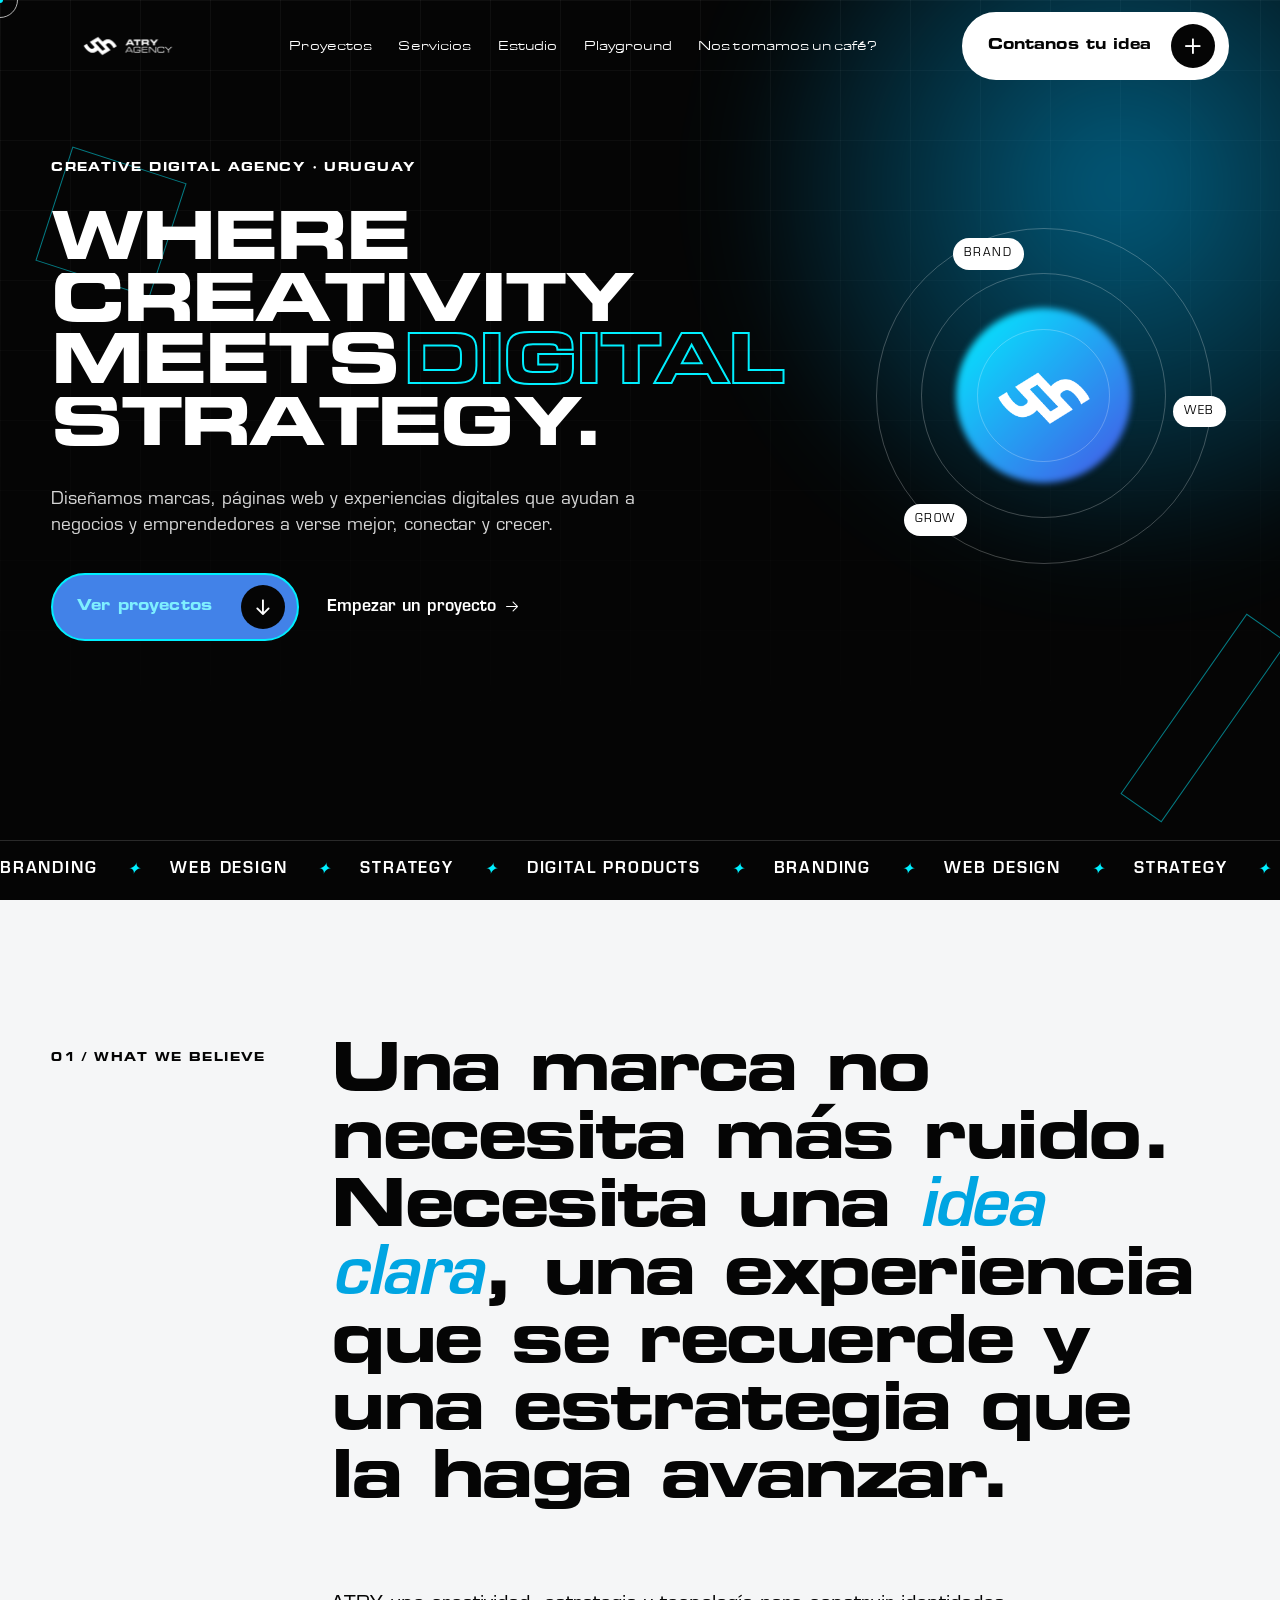
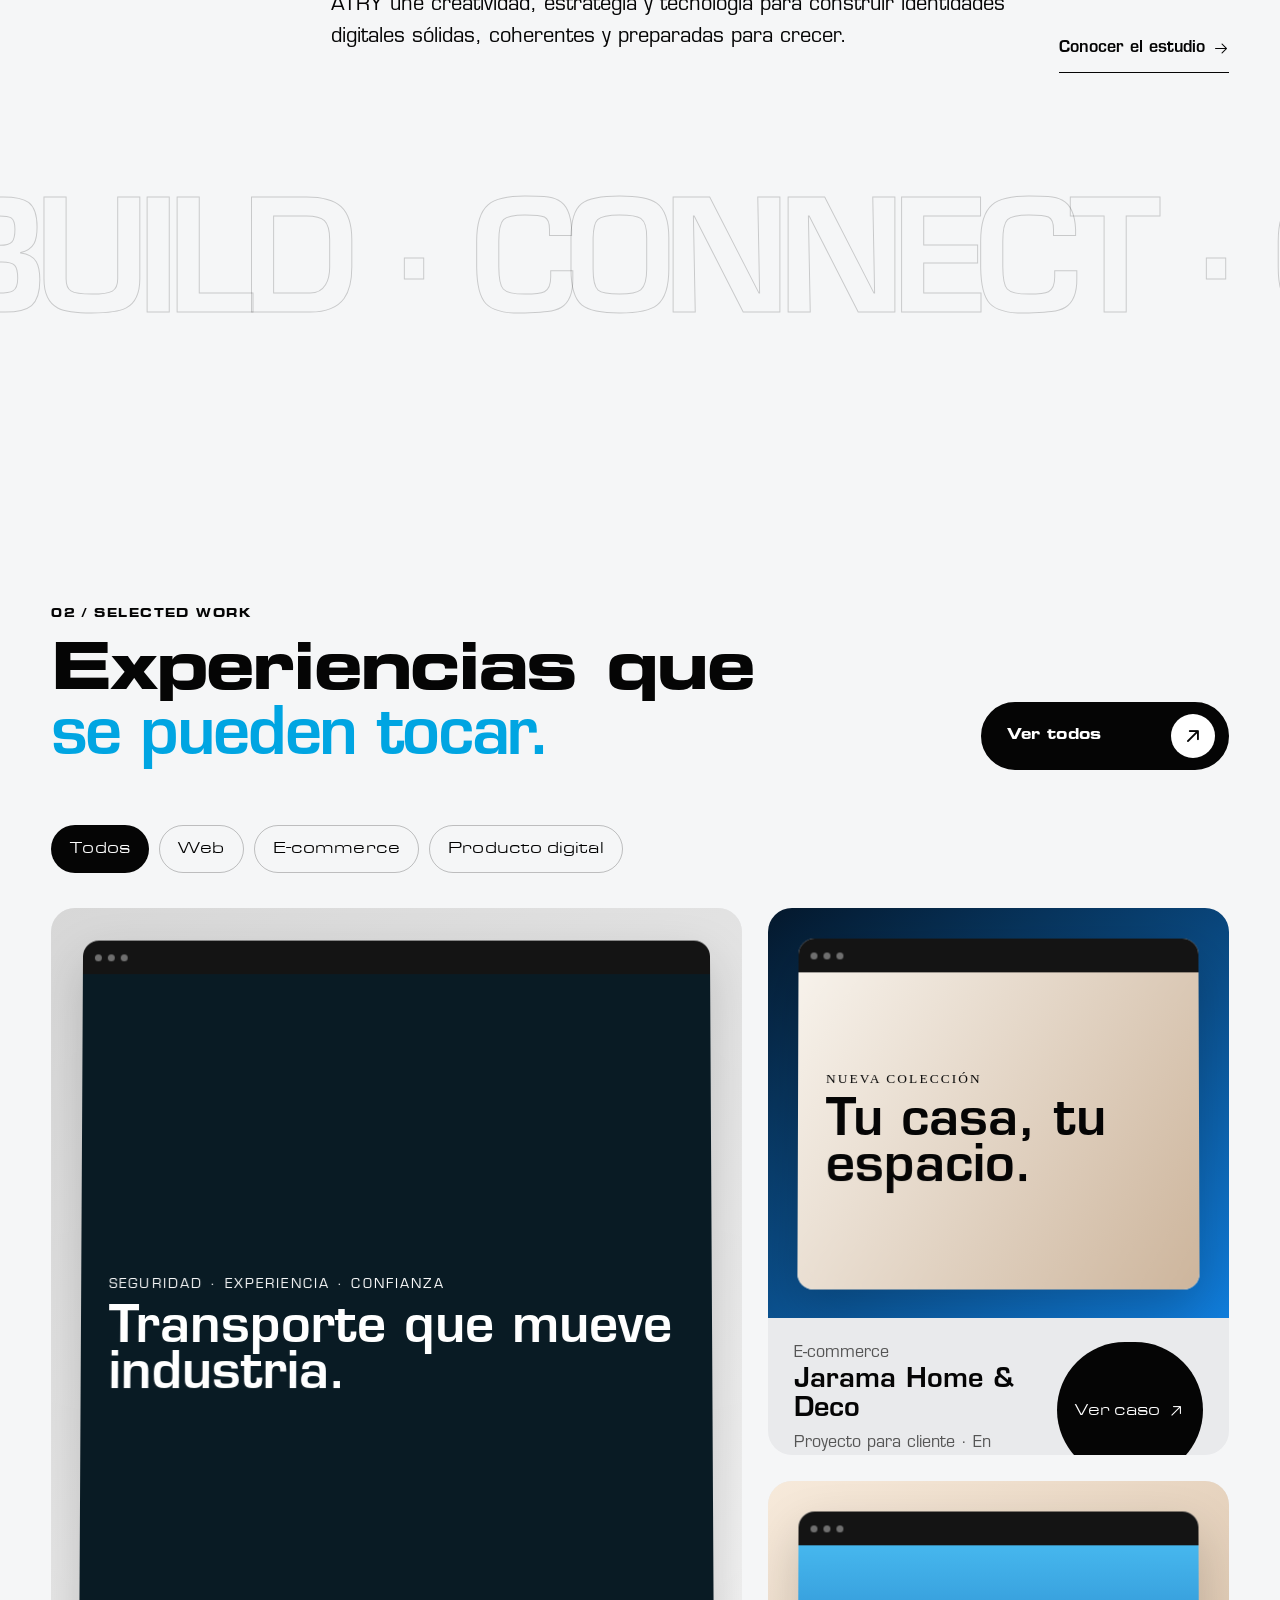
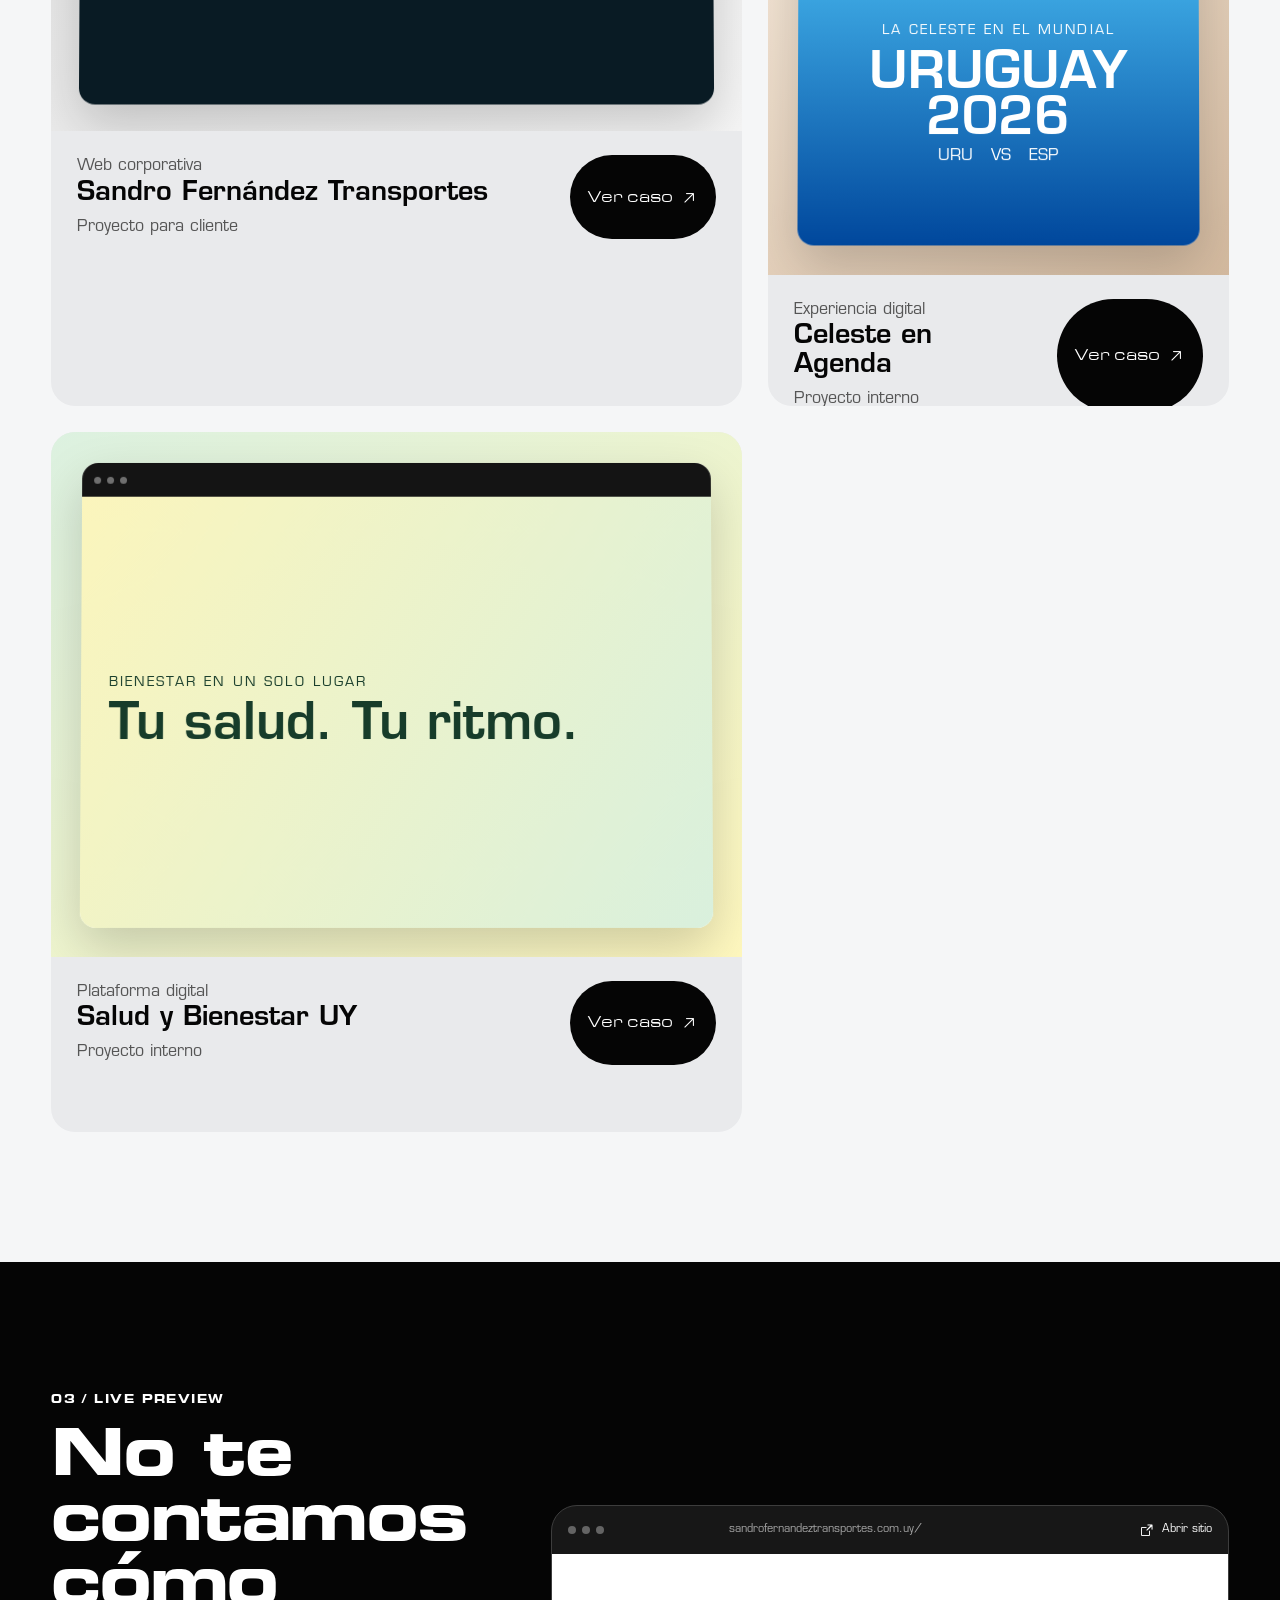
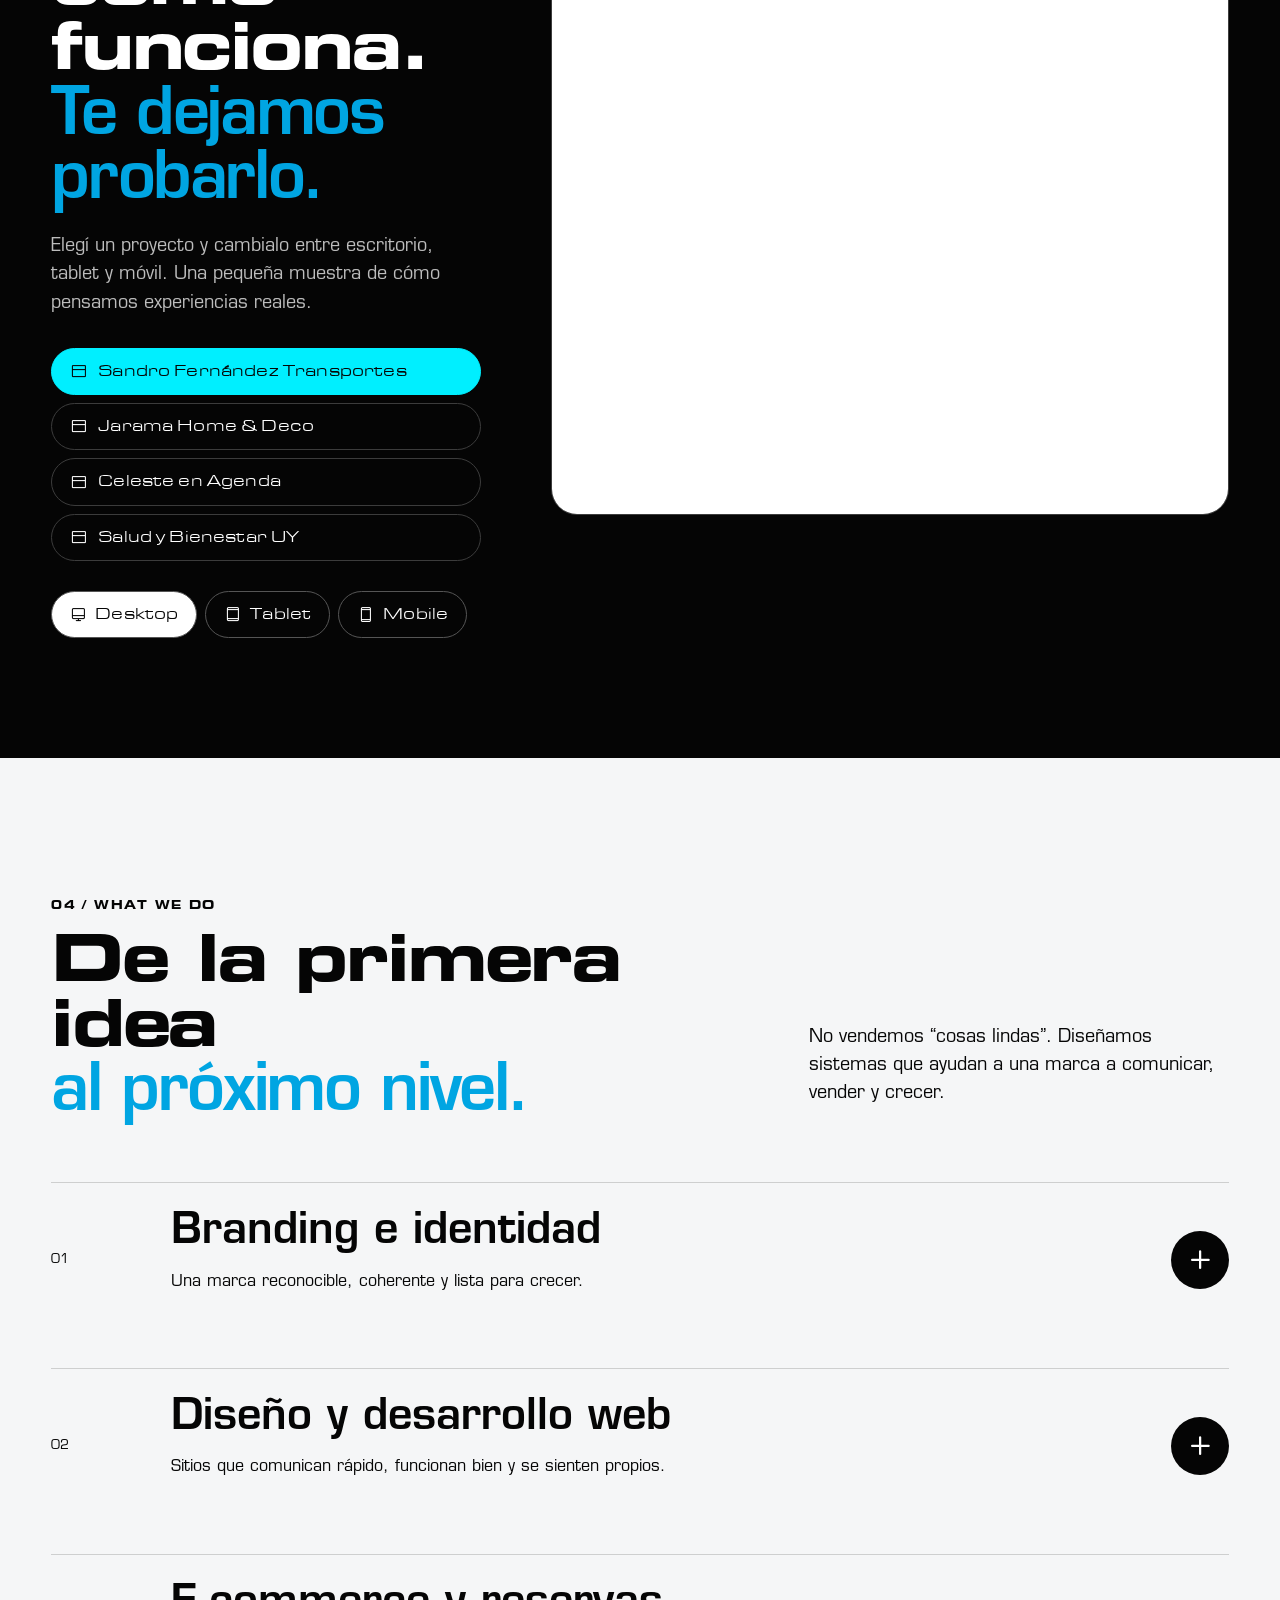
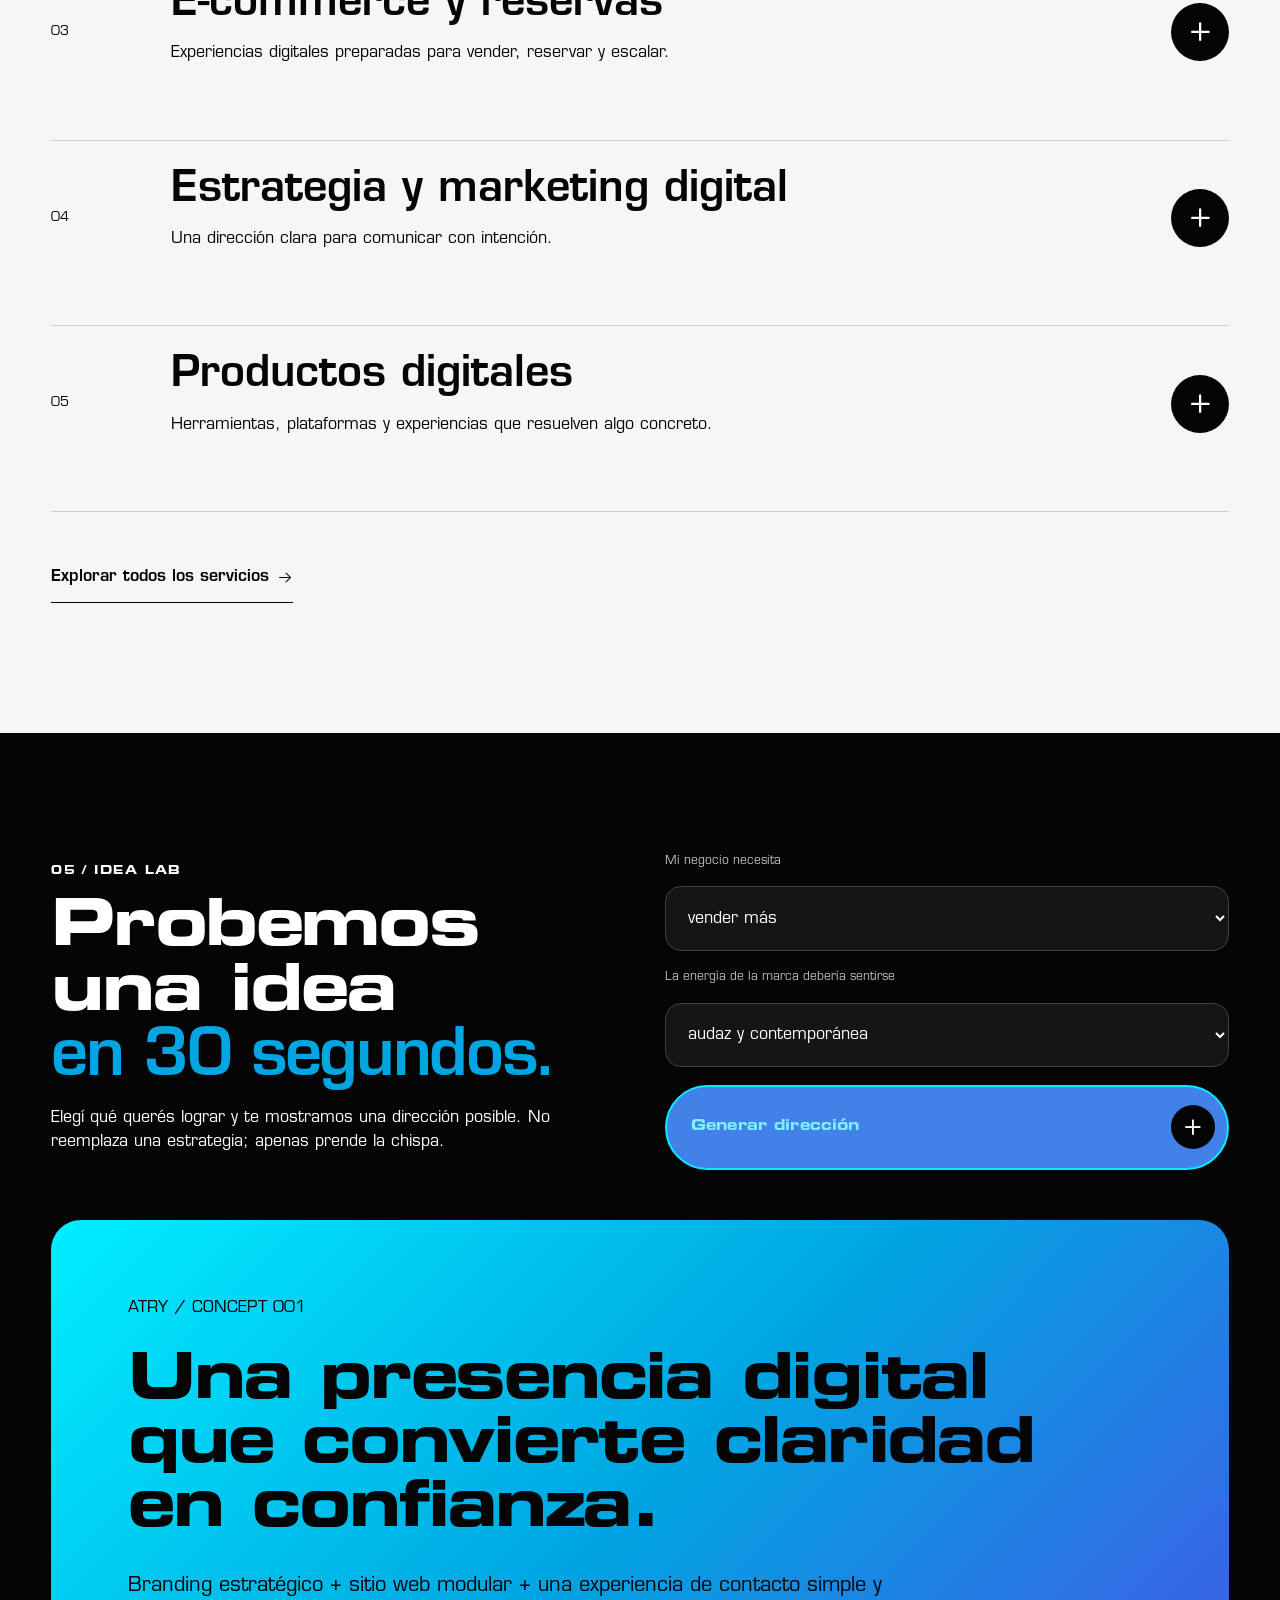
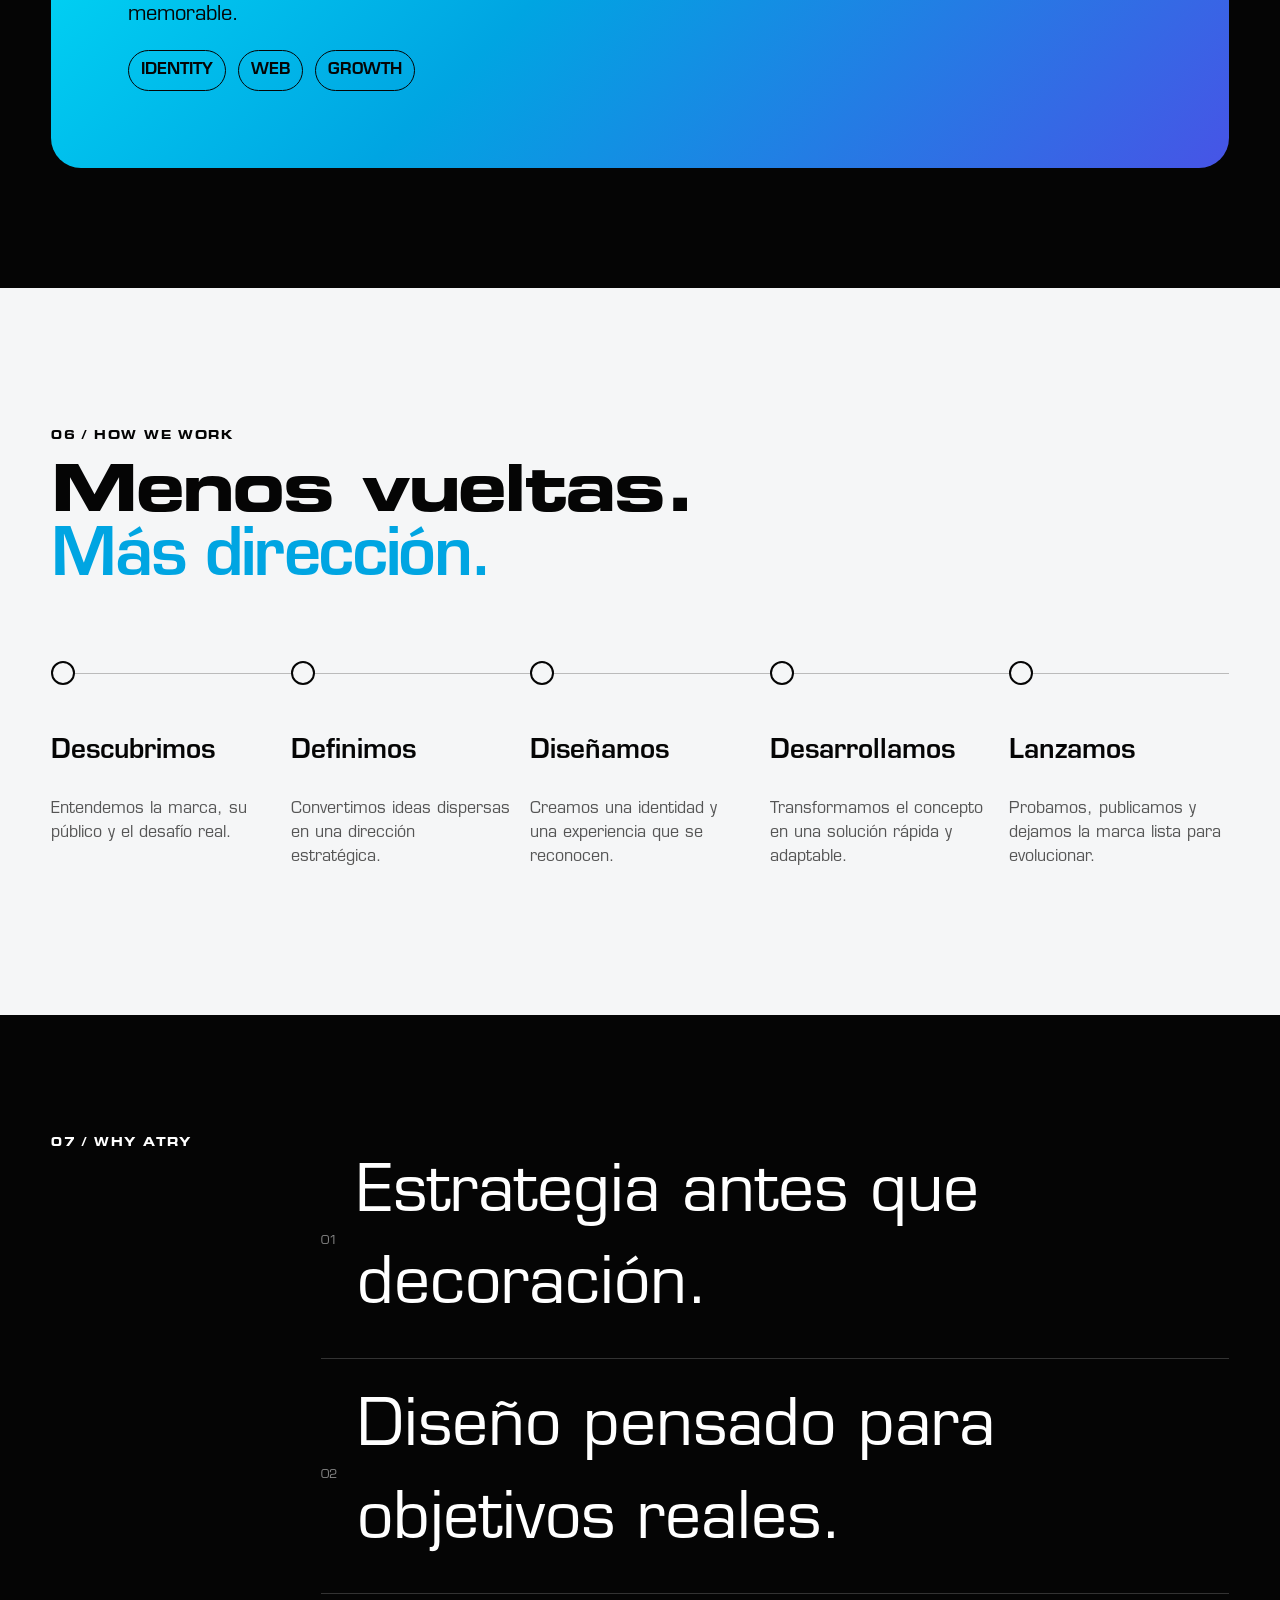
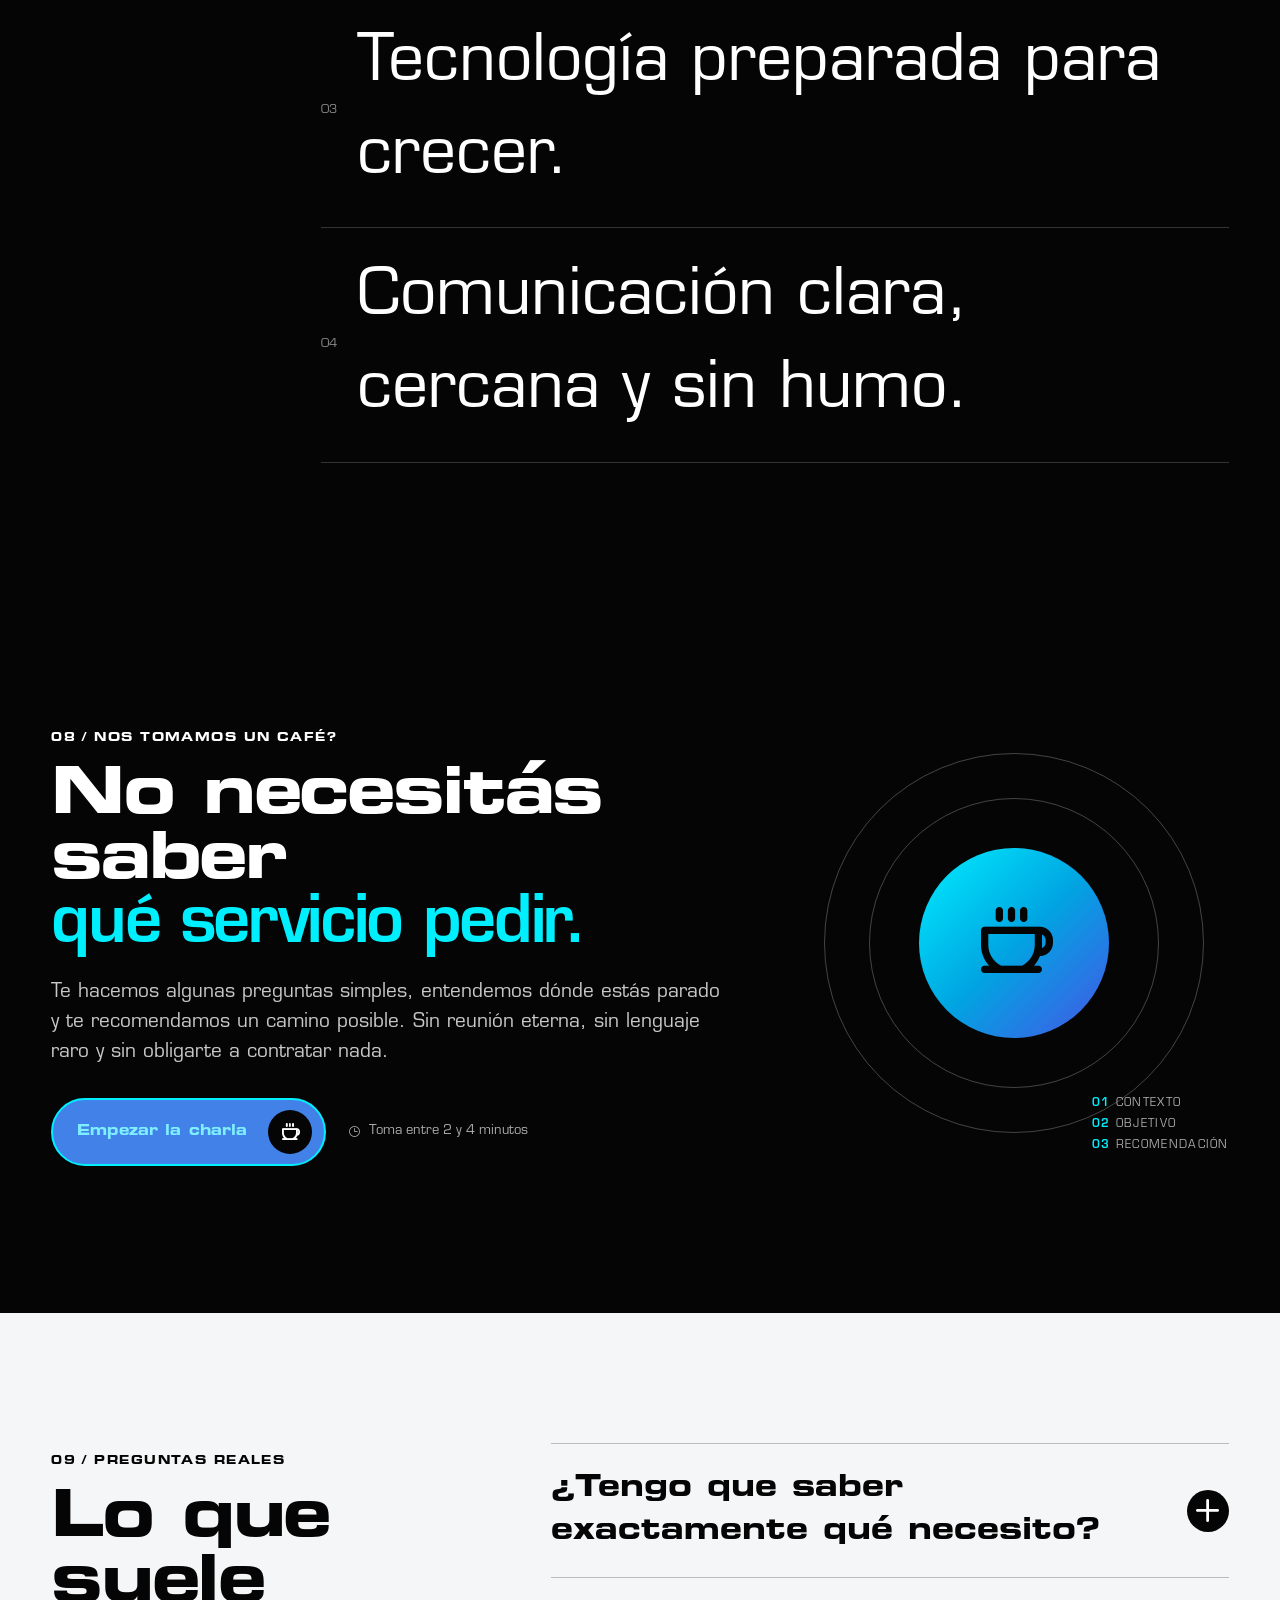
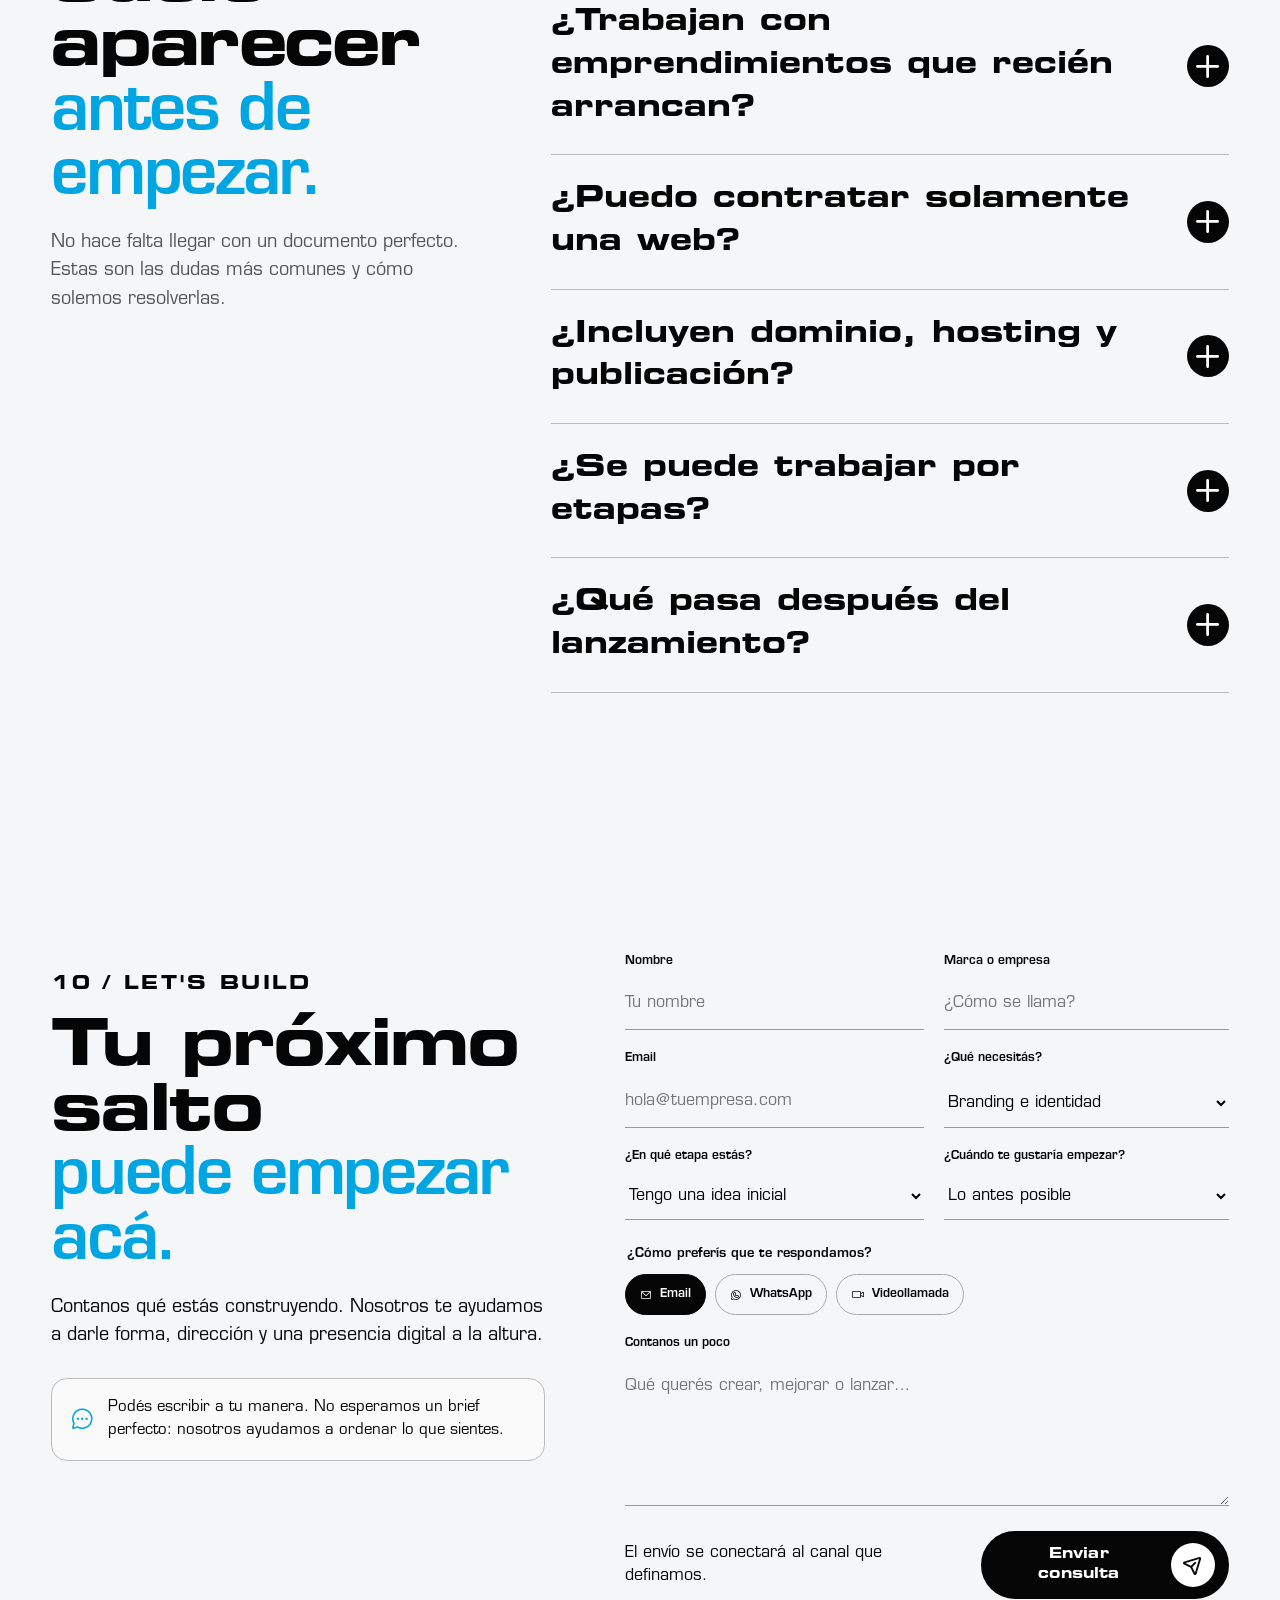
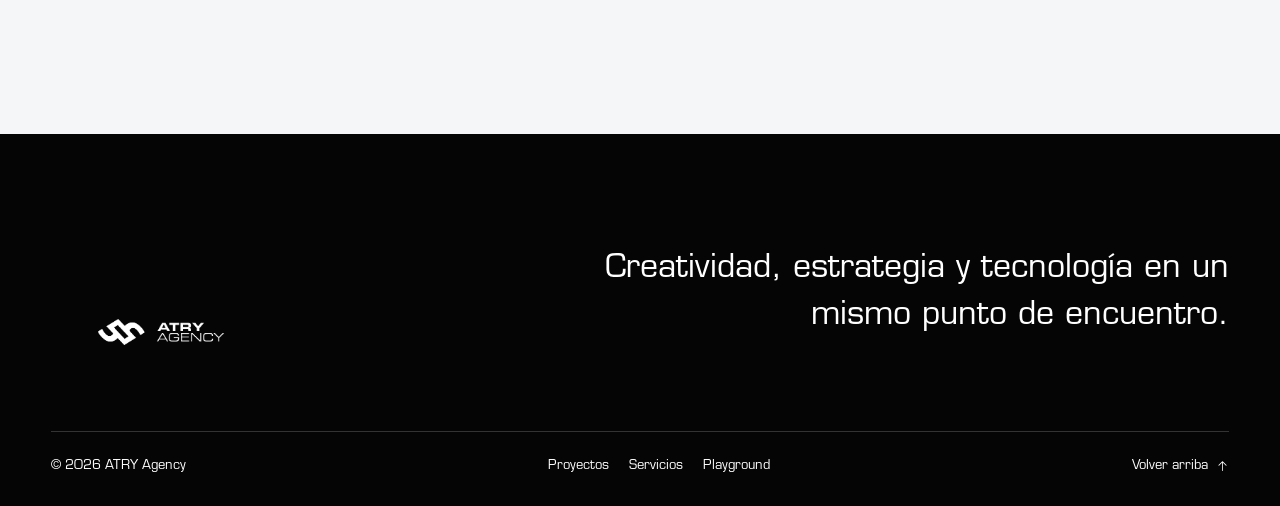
==== commit 94781bd1: "Add files via upload" ====
--- a/index.html
+++ b/index.html
@@ -1,85 +1,82 @@
-<!doctype html>
+<!DOCTYPE html>
+
 <html lang="es">
+
 <head>
-  <meta charset="utf-8">
-  <meta name="viewport" content="width=device-width, initial-scale=1">
-
+  <meta charset="utf-8" />
+  <meta content="width=device-width, initial-scale=1" name="viewport" />
   <meta
-    name="description"
-    content="ATRY Agency crea marcas, sitios web y productos digitales donde creatividad, estrategia y tecnología se encuentran."
-  >
-  <meta name="theme-color" content="#050505">
-
-  <title>ATRY Agency — Creativity meets digital strategy</title>
-
-  <link rel="icon" href="assets/FAVICON-DEGRADE.png">
-  <link rel="stylesheet" href="assets/icons/phosphor/regular/style.css">
-  <link rel="stylesheet" href="assets/icons/phosphor/bold/style.css">
-  <link rel="stylesheet" href="styles.css">
-
-  <script src="script.js" defer></script>
-  <script src="assets/playground/contact-bridge.js" defer></script>
+    content="ATRY crea marcas, sitios web, tiendas, sistemas de reservas y productos digitales con estrategia, diseño y tecnología."
+    name="description" />
+  <meta content="#050505" name="theme-color" />
+  <title>ATRY Agency — Branding, web y productos digitales</title>
+  <link href="assets/FAVICON-DEGRADE.png" rel="icon" />
+  <link href="assets/icons/phosphor/regular/style.css" rel="stylesheet" />
+  <link href="assets/icons/phosphor/bold/style.css" rel="stylesheet" />
+  <link href="styles.css" rel="stylesheet" />
+  <script defer="" src="script.js"></script>
+  <script defer="" src="assets/playground/contact-bridge.js"></script>
+  <meta content="ATRY Agency — Branding, web y productos digitales" property="og:title" />
+  <meta
+    content="ATRY crea marcas, sitios web, tiendas, sistemas de reservas y productos digitales con estrategia, diseño y tecnología."
+    property="og:description" />
+  <meta content="website" property="og:type" />
+  <meta content="https://atry.agency/" property="og:url" />
+  <meta content="assets/OG-ATRY.png" property="og:image" />
+  <meta content="summary_large_image" name="twitter:card" />
+  <meta content="ATRY Agency — Branding, web y productos digitales" name="twitter:title" />
+  <meta
+    content="ATRY crea marcas, sitios web, tiendas, sistemas de reservas y productos digitales con estrategia, diseño y tecnología."
+    name="twitter:description" />
+  <meta content="assets/OG-ATRY.png" name="twitter:image" />
+  <link href="manifest.webmanifest" rel="manifest" />
+  <link href="https://atry.agency/" rel="canonical" />
+  <script defer="True" src="assets/site-config.js"></script>
+  <script defer="True" src="assets/conversion.js"></script>
+  <script defer="True" src="assets/testimonials.js"></script>
 </head>
 
 <body>
   <!-- Accesibilidad -->
   <a class="skip-link" href="#contenido">Saltar al contenido</a>
-
   <!-- Cursor personalizado -->
-  <div class="cursor-dot" aria-hidden="true"></div>
-  <div class="cursor-ring" aria-hidden="true"></div>
-
+  <div aria-hidden="true" class="cursor-dot"></div>
+  <div aria-hidden="true" class="cursor-ring"></div>
   <!-- Barra de progreso -->
-  <div class="scroll-progress" aria-hidden="true">
+  <div aria-hidden="true" class="scroll-progress">
     <span></span>
   </div>
-
   <!-- =====================================================
        HEADER
        ===================================================== -->
-  <header class="site-header" data-header>
-    <a class="brand" href="index.html" aria-label="ATRY Agency, inicio">
-      <img src="assets/IMAGOTIPO-BLANCO.png" alt="ATRY Agency">
+  <header class="site-header" data-header="">
+    <a aria-label="ATRY Agency, inicio" class="brand" href="index.html">
+      <img alt="ATRY Agency" src="assets/IMAGOTIPO-BLANCO.png" />
     </a>
-
-    <nav class="desktop-nav" aria-label="Navegación principal">
+    <nav aria-label="Navegación principal" class="desktop-nav">
       <a href="#trabajos">Proyectos</a>
       <a href="#servicios">Servicios</a>
       <a href="#estudio">Estudio</a>
       <a href="playground.html">Playground</a>
+      <a href="cafe.html">Nos tomamos un café?</a>
     </nav>
-
     <a class="pill-button pill-button--light" href="#contacto">
       <span>Contanos tu idea</span>
       <b aria-hidden="true"><i class="ph-bold ph-plus"></i></b>
     </a>
-
-    <button
-      class="menu-toggle"
-      type="button"
-      aria-expanded="false"
-      aria-controls="mobile-menu"
-      aria-label="Abrir menú"
-    >
+    <button aria-controls="mobile-menu" aria-expanded="false" aria-label="Abrir menú" class="menu-toggle" type="button">
       <span></span>
       <span></span>
     </button>
   </header>
-
   <!-- Menú móvil -->
-  <nav
-    class="mobile-menu"
-    id="mobile-menu"
-    aria-hidden="true"
-    aria-label="Navegación móvil"
-  >
+  <nav aria-hidden="true" aria-label="Navegación móvil" class="mobile-menu" id="mobile-menu">
     <a href="#trabajos">Proyectos</a>
     <a href="#servicios">Servicios</a>
     <a href="#estudio">Estudio</a>
     <a href="playground.html">Playground</a>
-    <a href="#contacto">Contacto</a>
+    <a href="cafe.html">Nos tomamos un café?</a><a href="#contacto">Contacto</a>
   </nav>
-
   <main id="contenido">
     <!-- =====================================================
          HERO
@@ -87,69 +84,56 @@
          estilo tipográfico potente de la primera versión.
          ===================================================== -->
     <section class="hero dark-section" id="inicio">
-      <div class="hero-grid" aria-hidden="true"></div>
-      <div class="hero-glow" aria-hidden="true"></div>
-
-      <div class="hero-shape hero-shape--one" aria-hidden="true"></div>
-      <div class="hero-shape hero-shape--two" aria-hidden="true"></div>
-
+      <div aria-hidden="true" class="hero-grid"></div>
+      <div aria-hidden="true" class="hero-glow"></div>
+      <div aria-hidden="true" class="hero-shape hero-shape--one"></div>
+      <div aria-hidden="true" class="hero-shape hero-shape--two"></div>
       <div class="container hero-layout">
         <div class="hero-copy">
           <p class="micro-label reveal">
-            Creative digital agency
-          </p>
-
+            Creative digital agency · Uruguay
+          </p>
           <h1 class="hero-title hero-title--v1">
             <span class="hero-line">
               <span>WHERE</span>
             </span>
-
             <span class="hero-line">
               <span>CREATIVITY</span>
             </span>
-
             <span class="hero-line hero-line--split">
               <span>MEETS</span>
               <span class="hero-outline">DIGITAL</span>
             </span>
-
             <span class="hero-line">
               <span>STRATEGY.</span>
             </span>
           </h1>
-
           <p class="hero-lead reveal">
             Diseñamos marcas, páginas web y experiencias digitales que ayudan
             a negocios y emprendedores a verse mejor, conectar y crecer.
           </p>
-
           <div class="hero-actions reveal">
             <a class="pill-button pill-button--accent" href="#trabajos">
               <span>Ver proyectos</span>
               <b aria-hidden="true"><i class="ph-bold ph-arrow-down"></i></b>
             </a>
-
             <a class="text-link" href="#contacto">
               Empezar un proyecto
               <span aria-hidden="true"><i class="ph ph-arrow-right"></i></span>
             </a>
           </div>
         </div>
-
-        <div class="hero-orbit" aria-hidden="true">
-          <img src="assets/LOGOTIPO-BLANCO.png" alt="">
-
+        <div aria-hidden="true" class="hero-orbit">
+          <img alt="" src="assets/LOGOTIPO-BLANCO.png" />
           <span class="orbit orbit-a"></span>
           <span class="orbit orbit-b"></span>
           <span class="orbit orbit-c"></span>
-
           <span class="orbit-label orbit-label-a">BRAND</span>
           <span class="orbit-label orbit-label-b">WEB</span>
           <span class="orbit-label orbit-label-c">GROW</span>
         </div>
       </div>
-
-      <div class="ticker" aria-hidden="true">
+      <div aria-hidden="true" class="ticker">
         <div>
           <span>BRANDING</span>
           <i>✦</i>
@@ -168,27 +152,23 @@
         </div>
       </div>
     </section>
-
     <!-- =====================================================
          MANIFIESTO / ESTUDIO
          ===================================================== -->
     <section class="statement light-section" id="estudio">
       <div class="container statement-grid">
         <p class="section-index reveal">01 / WHAT WE BELIEVE</p>
-
         <div>
           <p class="statement-text reveal">
             Una marca no necesita más ruido. Necesita una
             <em>idea clara</em>, una experiencia que se recuerde y una
             estrategia que la haga avanzar.
           </p>
-
           <div class="statement-points reveal">
             <p>
               ATRY une creatividad, estrategia y tecnología para construir
               identidades digitales sólidas, coherentes y preparadas para crecer.
             </p>
-
             <a class="chip-link" href="estudio.html">
               Conocer el estudio
               <span aria-hidden="true"><i class="ph ph-arrow-right"></i></span>
@@ -196,12 +176,10 @@
           </div>
         </div>
       </div>
-
-      <div class="kinetic-word" aria-hidden="true">
+      <div aria-hidden="true" class="kinetic-word">
         BUILD · CONNECT · GROW
       </div>
     </section>
-
     <!-- =====================================================
          PROYECTOS
          ===================================================== -->
@@ -211,32 +189,24 @@
           <div>
             <p class="section-index">02 / SELECTED WORK</p>
             <h2>
-              Experiencias que<br>
+              Experiencias que<br />
               <em>se pueden tocar.</em>
             </h2>
           </div>
-
           <a class="pill-button pill-button--dark" href="proyectos.html">
             <span>Ver todos</span>
             <b aria-hidden="true"><i class="ph-bold ph-arrow-up-right"></i></b>
           </a>
         </div>
-
-        <div
-          class="project-filters"
-          role="tablist"
-          aria-label="Filtrar proyectos"
-        >
-          <button class="active" type="button" data-filter="all">Todos</button>
-          <button type="button" data-filter="web">Web</button>
-          <button type="button" data-filter="ecommerce">E-commerce</button>
-          <button type="button" data-filter="product">Producto digital</button>
-        </div>
-
+        <div aria-label="Filtrar proyectos" class="project-filters" role="tablist">
+          <button class="active" data-filter="all" type="button">Todos</button>
+          <button data-filter="web" type="button">Web</button>
+          <button data-filter="ecommerce" type="button">E-commerce</button>
+          <button data-filter="product" type="button">Producto digital</button>
+        </div>
         <div class="project-grid" id="project-grid"></div>
       </div>
     </section>
-
     <!-- =====================================================
          PREVISUALIZADOR EN VIVO
          ===================================================== -->
@@ -244,90 +214,56 @@
       <div class="container live-layout">
         <div class="live-copy reveal">
           <p class="section-index">03 / LIVE PREVIEW</p>
-
           <h2>
-            No te contamos cómo funciona.<br>
+            No te contamos cómo funciona.<br />
             <em>Te dejamos probarlo.</em>
           </h2>
-
           <p>
             Elegí un proyecto y cambialo entre escritorio, tablet y móvil.
             Una pequeña muestra de cómo pensamos experiencias reales.
           </p>
-
-          <div
-            class="project-picker"
-            id="project-picker"
-            role="listbox"
-            aria-label="Seleccionar proyecto"
-          ></div>
-
-          <div class="device-switcher" aria-label="Cambiar dispositivo">
-            <button class="active" type="button" data-device="desktop">
-              <i class="ph ph-desktop" aria-hidden="true"></i>
+          <div aria-label="Seleccionar proyecto" class="project-picker" id="project-picker" role="listbox"></div>
+          <div aria-label="Cambiar dispositivo" class="device-switcher">
+            <button class="active" data-device="desktop" type="button">
+              <i aria-hidden="true" class="ph ph-desktop"></i>
               <span>Desktop</span>
             </button>
-            <button type="button" data-device="tablet">
-              <i class="ph ph-device-tablet" aria-hidden="true"></i>
+            <button data-device="tablet" type="button">
+              <i aria-hidden="true" class="ph ph-device-tablet"></i>
               <span>Tablet</span>
             </button>
-            <button type="button" data-device="mobile">
-              <i class="ph ph-device-mobile" aria-hidden="true"></i>
+            <button data-device="mobile" type="button">
+              <i aria-hidden="true" class="ph ph-device-mobile"></i>
               <span>Mobile</span>
             </button>
           </div>
         </div>
-
         <div class="live-frame desktop reveal" id="live-frame">
           <div class="browser-top">
-            <span class="browser-dots" aria-hidden="true">
+            <span aria-hidden="true" class="browser-dots">
               <i></i>
               <i></i>
               <i></i>
             </span>
-
             <span id="live-url">selected-work</span>
-
-            <a
-              id="live-open"
-              href="#"
-              target="_blank"
-              rel="noopener noreferrer"
-            >
-              <i class="ph ph-arrow-square-out" aria-hidden="true"></i>
+            <a href="#" id="live-open" rel="noopener noreferrer" target="_blank">
+              <i aria-hidden="true" class="ph ph-arrow-square-out"></i>
               <span>Abrir sitio</span>
             </a>
           </div>
-
           <div class="live-screen">
             <div class="loading-state" id="loading-state">
               <span></span>
               <p>Cargando experiencia…</p>
             </div>
-
-            <iframe
-              id="live-iframe"
-              title="Vista previa del proyecto"
-              loading="lazy"
-            ></iframe>
-
+            <iframe id="live-iframe" loading="lazy" title="Vista previa del proyecto"></iframe>
             <div class="preview-fallback" id="preview-fallback">
-              <img
-                src="assets/IMAGOTIPO-BLANCO.png"
-                alt="ATRY Agency"
-              >
-
+              <img alt="ATRY Agency" src="assets/IMAGOTIPO-BLANCO.png" />
               <p>
                 Esta web prefiere abrirse en una pestaña nueva.
               </p>
-
-              <a
-                id="fallback-link"
-                class="pill-button pill-button--accent"
-                href="#"
-                target="_blank"
-                rel="noopener noreferrer"
-              >
+              <a class="pill-button pill-button--accent" href="#" id="fallback-link" rel="noopener noreferrer"
+                target="_blank">
                 <span>Visitar proyecto</span>
                 <b aria-hidden="true"><i class="ph-bold ph-arrow-up-right"></i></b>
               </a>
@@ -336,7 +272,6 @@
         </div>
       </div>
     </section>
-
     <!-- =====================================================
          SERVICIOS
          ===================================================== -->
@@ -346,26 +281,22 @@
           <div>
             <p class="section-index">04 / WHAT WE DO</p>
             <h2>
-              De la primera idea<br>
+              De la primera idea<br />
               <em>al próximo nivel.</em>
             </h2>
           </div>
-
           <p class="side-copy">
             No vendemos “cosas lindas”. Diseñamos sistemas que ayudan a una
             marca a comunicar, vender y crecer.
           </p>
         </div>
-
         <div class="service-deck" id="service-deck"></div>
-
         <a class="chip-link centered" href="servicios.html">
           Explorar todos los servicios
           <span aria-hidden="true"><i class="ph ph-arrow-right"></i></span>
         </a>
       </div>
     </section>
-
     <!-- =====================================================
          IDEA LAB
          ===================================================== -->
@@ -373,18 +304,15 @@
       <div class="container lab-layout">
         <div class="lab-copy reveal">
           <p class="section-index">05 / IDEA LAB</p>
-
           <h2>
-            Probemos una idea<br>
+            Probemos una idea<br />
             <em>en 30 segundos.</em>
           </h2>
-
           <p>
             Elegí qué querés lograr y te mostramos una dirección posible.
             No reemplaza una estrategia; apenas prende la chispa.
           </p>
         </div>
-
         <form class="idea-builder reveal" id="idea-builder">
           <label>
             Mi negocio necesita
@@ -396,7 +324,6 @@
               <option value="lanzar">lanzar una idea nueva</option>
             </select>
           </label>
-
           <label>
             La energía de la marca debería sentirse
 
@@ -407,28 +334,20 @@
               <option value="experimental">experimental y sorprendente</option>
             </select>
           </label>
-
-          <button
-            class="pill-button pill-button--accent"
-            type="submit"
-          >
+          <button class="pill-button pill-button--accent" type="submit">
             <span>Generar dirección</span>
             <b aria-hidden="true"><i class="ph-bold ph-plus"></i></b>
           </button>
         </form>
-
         <article class="idea-result reveal" id="idea-result">
           <span>ATRY / CONCEPT 001</span>
-
           <h3>
             Una presencia digital que convierte claridad en confianza.
           </h3>
-
           <p>
             Branding estratégico + sitio web modular + una experiencia de
             contacto simple y memorable.
           </p>
-
           <div>
             <b>IDENTITY</b>
             <b>WEB</b>
@@ -437,7 +356,6 @@
         </article>
       </div>
     </section>
-
     <!-- =====================================================
          PROCESO
          ===================================================== -->
@@ -447,15 +365,13 @@
           <div>
             <p class="section-index">06 / HOW WE WORK</p>
             <h2>
-              Menos vueltas.<br>
+              Menos vueltas.<br />
               <em>Más dirección.</em>
             </h2>
           </div>
         </div>
-
         <div class="process-track">
-          <div class="process-progress" aria-hidden="true"></div>
-
+          <div aria-hidden="true" class="process-progress"></div>
           <article>
             <span>01</span>
             <h3>Descubrimos</h3>
@@ -463,7 +379,6 @@
               Entendemos la marca, su público y el desafío real.
             </p>
           </article>
-
           <article>
             <span>02</span>
             <h3>Definimos</h3>
@@ -471,7 +386,6 @@
               Convertimos ideas dispersas en una dirección estratégica.
             </p>
           </article>
-
           <article>
             <span>03</span>
             <h3>Diseñamos</h3>
@@ -479,7 +393,6 @@
               Creamos una identidad y una experiencia que se reconocen.
             </p>
           </article>
-
           <article>
             <span>04</span>
             <h3>Desarrollamos</h3>
@@ -487,7 +400,6 @@
               Transformamos el concepto en una solución rápida y adaptable.
             </p>
           </article>
-
           <article>
             <span>05</span>
             <h3>Lanzamos</h3>
@@ -498,30 +410,25 @@
         </div>
       </div>
     </section>
-
     <!-- =====================================================
          POR QUÉ ATRY
          ===================================================== -->
     <section class="why dark-section">
       <div class="container why-grid">
         <p class="section-index">07 / WHY ATRY</p>
-
         <div class="why-lines">
           <p>
             <span>01</span>
             Estrategia antes que decoración.
           </p>
-
           <p>
             <span>02</span>
             Diseño pensado para objetivos reales.
           </p>
-
           <p>
             <span>03</span>
             Tecnología preparada para crecer.
           </p>
-
           <p>
             <span>04</span>
             Comunicación clara, cercana y sin humo.
@@ -529,56 +436,168 @@
         </div>
       </div>
     </section>
-
     <!-- =====================================================
          CONTACTO
          ===================================================== -->
+    <section class="coffee-teaser dark-section" id="cafe">
+      <div class="container coffee-teaser__grid">
+        <div class="coffee-teaser__copy reveal">
+          <p class="section-index">08 / NOS TOMAMOS UN CAFÉ?</p>
+          <h2>
+            No necesitás saber<br />
+            <em>qué servicio pedir.</em>
+          </h2>
+          <p>
+            Te hacemos algunas preguntas simples, entendemos dónde estás parado
+            y te recomendamos un camino posible. Sin reunión eterna, sin lenguaje
+            raro y sin obligarte a contratar nada.
+          </p>
+          <div class="coffee-teaser__actions">
+            <a class="pill-button pill-button--accent" href="cafe.html">
+              <span>Empezar la charla</span>
+              <b aria-hidden="true"><i class="ph-bold ph-coffee"></i></b>
+            </a>
+            <span class="coffee-teaser__time">
+              <i aria-hidden="true" class="ph ph-clock"></i>
+              Toma entre 2 y 4 minutos
+            </span>
+          </div>
+        </div>
+        <div aria-hidden="true" class="coffee-teaser__visual reveal">
+          <span class="coffee-orbit coffee-orbit--one"></span>
+          <span class="coffee-orbit coffee-orbit--two"></span>
+          <div class="coffee-cup">
+            <i class="ph-bold ph-coffee"></i>
+          </div>
+          <p>
+            <strong>01</strong> CONTEXTO<br />
+            <strong>02</strong> OBJETIVO<br />
+            <strong>03</strong> RECOMENDACIÓN
+          </p>
+        </div>
+      </div>
+    </section>
+    <section class="testimonials dark-section" data-testimonials="" hidden="">
+      <div class="container">
+        <div class="section-head">
+          <div>
+            <p class="section-index">CLIENTES / EN SUS PALABRAS</p>
+            <h2>Lo que cambia cuando<br /><em>el proyecto encuentra dirección.</em></h2>
+          </div>
+        </div>
+        <div class="testimonial-track"></div>
+      </div>
+    </section>
+    <section class="faq light-section" id="preguntas">
+      <div class="container faq-layout">
+        <div class="faq-copy reveal">
+          <p class="section-index">09 / PREGUNTAS REALES</p>
+          <h2>
+            Lo que suele aparecer<br />
+            <em>antes de empezar.</em>
+          </h2>
+          <p>
+            No hace falta llegar con un documento perfecto. Estas son las dudas
+            más comunes y cómo solemos resolverlas.
+          </p>
+        </div>
+        <div class="faq-list" data-faq="">
+          <article>
+            <button aria-expanded="false" type="button">
+              <span>¿Tengo que saber exactamente qué necesito?</span>
+              <i aria-hidden="true" class="ph-bold ph-plus"></i>
+            </button>
+            <div>
+              <p>No. Podemos empezar por el problema, el objetivo o incluso por algo que hoy te incomoda. El servicio se
+                define después.</p>
+            </div>
+          </article>
+          <article>
+            <button aria-expanded="false" type="button">
+              <span>¿Trabajan con emprendimientos que recién arrancan?</span>
+              <i aria-hidden="true" class="ph-bold ph-plus"></i>
+            </button>
+            <div>
+              <p>Sí. Ajustamos alcance y prioridades para construir una primera versión sólida sin intentar resolver
+                todo el negocio en una sola etapa.</p>
+            </div>
+          </article>
+          <article>
+            <button aria-expanded="false" type="button">
+              <span>¿Puedo contratar solamente una web?</span>
+              <i aria-hidden="true" class="ph-bold ph-plus"></i>
+            </button>
+            <div>
+              <p>Sí. También podemos revisar si la identidad y los mensajes actuales alcanzan para que la web comunique
+                bien antes de diseñarla.</p>
+            </div>
+          </article>
+          <article>
+            <button aria-expanded="false" type="button">
+              <span>¿Incluyen dominio, hosting y publicación?</span>
+              <i aria-hidden="true" class="ph-bold ph-plus"></i>
+            </button>
+            <div>
+              <p>Podemos acompañar la compra, configuración y publicación. Los costos externos se presentan por separado
+                para que siempre sepas qué estás pagando.</p>
+            </div>
+          </article>
+          <article>
+            <button aria-expanded="false" type="button">
+              <span>¿Se puede trabajar por etapas?</span>
+              <i aria-hidden="true" class="ph-bold ph-plus"></i>
+            </button>
+            <div>
+              <p>Sí. De hecho, muchas veces es la mejor forma: primero dirección y estructura, después desarrollo,
+                automatizaciones y crecimiento.</p>
+            </div>
+          </article>
+          <article>
+            <button aria-expanded="false" type="button">
+              <span>¿Qué pasa después del lanzamiento?</span>
+              <i aria-hidden="true" class="ph-bold ph-plus"></i>
+            </button>
+            <div>
+              <p>Definimos mantenimiento, soporte y siguientes mejoras según el proyecto. No desaparecemos apenas la
+                página queda publicada.</p>
+            </div>
+          </article>
+        </div>
+      </div>
+    </section>
     <section class="contact light-section" id="contacto">
       <div class="container contact-grid">
         <div class="contact-copy reveal">
-          <p class="section-index">08 / LET'S BUILD</p>
-
+          <p class="section-index">10 / LET'S BUILD</p>
           <h2>
-            Tu próximo salto<br>
+            Tu próximo salto<br />
             <em>puede empezar acá.</em>
           </h2>
-
           <p>
             Contanos qué estás construyendo. Nosotros te ayudamos a darle forma,
             dirección y una presencia digital a la altura.
           </p>
-        </div>
-
+          <div class="contact-human-note">
+            <i aria-hidden="true" class="ph ph-chat-circle-dots"></i>
+            <p>
+              Podés escribir a tu manera. No esperamos un brief perfecto:
+              nosotros ayudamos a ordenar lo que sientes.
+            </p>
+          </div>
+        </div>
         <form class="contact-form reveal" id="contact-form">
           <label>
             Nombre
-            <input
-              required
-              name="name"
-              autocomplete="name"
-              placeholder="Tu nombre"
-            >
-          </label>
-
+            <input autocomplete="name" name="name" placeholder="Tu nombre" required="" />
+          </label>
           <label>
             Marca o empresa
-            <input
-              name="brand"
-              placeholder="¿Cómo se llama?"
-            >
-          </label>
-
+            <input name="brand" placeholder="¿Cómo se llama?" />
+          </label>
           <label>
             Email
-            <input
-              required
-              type="email"
-              name="email"
-              autocomplete="email"
-              placeholder="hola@tuempresa.com"
-            >
-          </label>
-
+            <input autocomplete="email" name="email" placeholder="hola@tuempresa.com" required="" type="email" />
+          </label>
           <label>
             ¿Qué necesitás?
             <select name="service">
@@ -590,33 +609,53 @@
               <option>Otro</option>
             </select>
           </label>
-
+          <label>
+            ¿En qué etapa estás?
+            <select name="stage">
+              <option value="idea">Tengo una idea inicial</option>
+              <option value="existing">Ya existe y quiero mejorarlo</option>
+              <option value="ready">Tengo bastante definido qué necesito</option>
+              <option value="unsure">No estoy seguro todavía</option>
+            </select>
+          </label>
+          <label>
+            ¿Cuándo te gustaría empezar?
+            <select name="timeline">
+              <option value="soon">Lo antes posible</option>
+              <option value="month">Dentro de un mes</option>
+              <option value="quarter">En los próximos meses</option>
+              <option value="exploring">Solo estoy explorando</option>
+            </select>
+          </label>
+          <fieldset class="wide contact-methods">
+            <legend>¿Cómo preferís que te respondamos?</legend>
+            <label>
+              <input checked="" name="reply_method" type="radio" value="email" />
+              <span><i class="ph ph-envelope-simple"></i>Email</span>
+            </label>
+            <label>
+              <input name="reply_method" type="radio" value="whatsapp" />
+              <span><i class="ph ph-whatsapp-logo"></i>WhatsApp</span>
+            </label>
+            <label>
+              <input name="reply_method" type="radio" value="meeting" />
+              <span><i class="ph ph-video-camera"></i>Videollamada</span>
+            </label>
+          </fieldset>
+          <label class="wide contact-phone" hidden="">
+            WhatsApp
+            <input autocomplete="tel" name="phone" placeholder="+598..." type="tel" />
+          </label>
           <label class="wide">
             Contanos un poco
-            <textarea
-              required
-              name="message"
-              rows="5"
-              placeholder="Qué querés crear, mejorar o lanzar…"
-            ></textarea>
-          </label>
-
-          <input
-            class="honeypot"
-            tabindex="-1"
-            autocomplete="off"
-            name="website"
-          >
-
+            <textarea name="message" placeholder="Qué querés crear, mejorar o lanzar…" required="" rows="5"></textarea>
+          </label>
+          <input autocomplete="off" class="honeypot" name="website" tabindex="-1" />
           <div class="wide form-bottom">
-            <p id="form-status" aria-live="polite">
+            <p aria-live="polite" id="form-status">
               El envío se conectará al canal que definamos.
             </p>
-
-            <button
-              class="pill-button pill-button--dark"
-              type="submit"
-            >
+            <button class="pill-button pill-button--dark" type="submit">
               <span>Enviar consulta</span>
               <b aria-hidden="true"><i class="ph-bold ph-paper-plane-tilt"></i></b>
             </button>
@@ -625,66 +664,45 @@
       </div>
     </section>
   </main>
-
   <!-- =====================================================
        FOOTER
        ===================================================== -->
   <footer class="site-footer dark-section">
     <div class="container footer-top">
-      <img
-        src="assets/IMAGOTIPO-BLANCO.png"
-        alt="ATRY Agency"
-      >
-
+      <img alt="ATRY Agency" src="assets/IMAGOTIPO-BLANCO.png" />
       <p>
         Creatividad, estrategia y tecnología en un mismo punto de encuentro.
       </p>
     </div>
-
     <div class="container footer-bottom">
       <span>
         © <span id="year"></span> ATRY Agency
       </span>
-
       <nav aria-label="Navegación del pie">
         <a href="proyectos.html">Proyectos</a>
         <a href="servicios.html">Servicios</a>
         <a href="playground.html">Playground</a>
       </nav>
-
       <a href="#inicio">
         Volver arriba
         <span aria-hidden="true"><i class="ph ph-arrow-up"></i></span>
       </a>
     </div>
   </footer>
-
   <!-- =====================================================
        MODAL DE PROYECTOS
        ===================================================== -->
-  <div
-    class="project-modal"
-    id="project-modal"
-    role="dialog"
-    aria-modal="true"
-    aria-hidden="true"
-    aria-labelledby="modal-title"
-  >
-    <div class="modal-backdrop" data-close-modal></div>
-
+  <div aria-hidden="true" aria-labelledby="modal-title" aria-modal="true" class="project-modal" id="project-modal"
+    role="dialog">
+    <div class="modal-backdrop" data-close-modal=""></div>
     <div class="modal-panel">
-      <button
-        class="modal-close"
-        type="button"
-        data-close-modal
-        aria-label="Cerrar proyecto"
-      >
+      <button aria-label="Cerrar proyecto" class="modal-close" data-close-modal="" type="button">
         <span>Cerrar</span>
-        <i class="ph ph-x" aria-hidden="true"></i>
+        <i aria-hidden="true" class="ph ph-x"></i>
       </button>
-
       <div id="modal-content"></div>
     </div>
   </div>
 </body>
-</html>
+
+</html>
--- a/styles.css
+++ b/styles.css
@@ -2288,3 +2288,1181 @@
     font-size: 18px;
   }
 }
+
+
+/* =========================================================
+   27. V5 — CONVERSIÓN, CONFIANZA Y CONTACTO HUMANO
+   ========================================================= */
+
+/* Intro breve de primera visita por sesión */
+.site-intro {
+  position: fixed;
+  inset: 0;
+  z-index: 5000;
+  display: grid;
+  place-items: center;
+  background: #050505;
+  color: #fff;
+  transition: opacity .45s ease, visibility .45s;
+}
+
+.site-intro.is-leaving {
+  opacity: 0;
+  visibility: hidden;
+}
+
+.site-intro__mark {
+  position: relative;
+  width: 180px;
+  height: 90px;
+  display: grid;
+  place-items: center;
+}
+
+.site-intro__mark span {
+  position: absolute;
+  width: 72px;
+  height: 72px;
+  border: 2px solid var(--cyan);
+  border-radius: 50%;
+  animation: intro-meet .7s cubic-bezier(.2,.8,.2,1) forwards;
+}
+
+.site-intro__mark span:first-child {
+  transform: translateX(-55px);
+}
+
+.site-intro__mark span:nth-child(2) {
+  transform: translateX(55px);
+  border-color: var(--violet);
+}
+
+.site-intro__mark strong {
+  position: relative;
+  z-index: 2;
+  opacity: 0;
+  letter-spacing: .18em;
+  animation: intro-word .4s .38s forwards;
+}
+
+@keyframes intro-meet {
+  to { transform: translateX(0) scale(.85); }
+}
+
+@keyframes intro-word {
+  to { opacity: 1; }
+}
+
+/* Café teaser */
+.coffee-teaser {
+  padding: 130px 0;
+  overflow: hidden;
+}
+
+.coffee-teaser__grid {
+  display: grid;
+  grid-template-columns: minmax(0,1fr) 430px;
+  gap: 70px;
+  align-items: center;
+}
+
+.coffee-teaser h2 {
+  margin: 18px 0;
+  font-size: clamp(54px,7vw,108px);
+  line-height: .9;
+  letter-spacing: -.06em;
+}
+
+.coffee-teaser h2 em {
+  color: var(--cyan);
+  font-style: normal;
+}
+
+.coffee-teaser__copy > p:not(.section-index) {
+  max-width: 720px;
+  color: #c8c8c8;
+  font-size: 19px;
+  line-height: 1.55;
+}
+
+.coffee-teaser__actions {
+  margin-top: 30px;
+  display: flex;
+  align-items: center;
+  flex-wrap: wrap;
+  gap: 22px;
+}
+
+.coffee-teaser__time {
+  display: inline-flex;
+  align-items: center;
+  gap: 8px;
+  color: #aaa;
+  font-size: 13px;
+}
+
+.coffee-teaser__visual {
+  position: relative;
+  min-height: 480px;
+  display: grid;
+  place-items: center;
+}
+
+.coffee-cup {
+  position: relative;
+  z-index: 2;
+  width: 190px;
+  height: 190px;
+  display: grid;
+  place-items: center;
+  border-radius: 50%;
+  background: linear-gradient(135deg,var(--cyan),var(--blue),var(--violet));
+  color: #050505;
+  font-size: 78px;
+}
+
+.coffee-orbit {
+  position: absolute;
+  border: 1px solid rgba(255,255,255,.25);
+  border-radius: 50%;
+  animation: spin 18s linear infinite;
+}
+
+.coffee-orbit--one { width: 380px; height: 380px; }
+.coffee-orbit--two { width: 290px; height: 290px; animation-direction:reverse; }
+
+.coffee-teaser__visual > p {
+  position: absolute;
+  right: 0;
+  bottom: 15px;
+  color: #aaa;
+  font-size: 11px;
+  line-height: 1.9;
+  letter-spacing: .12em;
+}
+
+.coffee-teaser__visual > p strong {
+  color: var(--cyan);
+}
+
+/* FAQ */
+.faq {
+  padding: 130px 0;
+}
+
+.faq-layout {
+  display: grid;
+  grid-template-columns: 420px minmax(0,1fr);
+  gap: 80px;
+}
+
+.faq-copy h2 {
+  margin: 18px 0;
+  font-size: clamp(48px,6vw,88px);
+  line-height: .94;
+  letter-spacing: -.055em;
+}
+
+.faq-copy h2 em {
+  color: var(--blue);
+  font-style: normal;
+}
+
+.faq-copy > p:last-child {
+  color: #555;
+  font-size: 18px;
+  line-height: 1.55;
+}
+
+.faq-list {
+  border-top: 1px solid #bbb;
+}
+
+.faq-list article {
+  border-bottom: 1px solid #bbb;
+}
+
+.faq-list button {
+  width: 100%;
+  padding: 24px 0;
+  display: flex;
+  justify-content: space-between;
+  align-items: center;
+  gap: 25px;
+  border: 0;
+  background: transparent;
+  color: #050505;
+  text-align: left;
+  font-size: clamp(20px,2.3vw,31px);
+  font-weight: 800;
+}
+
+.faq-list button i {
+  width: 42px;
+  height: 42px;
+  flex: 0 0 auto;
+  display: grid;
+  place-items: center;
+  border-radius: 50%;
+  background: #050505;
+  color: #fff;
+  transition: transform .3s, background .3s;
+}
+
+.faq-list article.open button i {
+  transform: rotate(45deg);
+  background: var(--blue);
+}
+
+.faq-list article > div {
+  max-height: 0;
+  overflow: hidden;
+  transition: max-height .45s ease, padding .45s ease;
+}
+
+.faq-list article.open > div {
+  max-height: 260px;
+  padding: 0 70px 24px 0;
+}
+
+.faq-list article > div p {
+  margin: 0;
+  color: #555;
+  font-size: 17px;
+  line-height: 1.55;
+}
+
+/* Contacto conversacional */
+.contact-human-note {
+  margin-top: 28px;
+  max-width: 560px;
+  padding: 18px;
+  display: flex;
+  gap: 13px;
+  border: 1px solid #bbb;
+  border-radius: 16px;
+  background: rgba(255,255,255,.5);
+}
+
+.contact-human-note > i {
+  color: var(--blue);
+  font-size: 25px;
+}
+
+.contact-human-note p {
+  margin: 0;
+  font-size: 15px !important;
+  line-height: 1.5;
+}
+
+.contact-methods {
+  margin: 5px 0 0;
+  padding: 0;
+  border: 0;
+}
+
+.contact-methods legend {
+  margin-bottom: 10px;
+  font-size: 13px;
+  font-weight: 700;
+}
+
+.contact-methods {
+  display: flex;
+  flex-wrap: wrap;
+  gap: 9px;
+}
+
+.contact-methods label {
+  display: block;
+}
+
+.contact-methods input {
+  position: absolute;
+  opacity: 0;
+  pointer-events: none;
+}
+
+.contact-methods span {
+  display: inline-flex;
+  align-items: center;
+  gap: 8px;
+  border: 1px solid #aaa;
+  border-radius: 999px;
+  padding: 11px 14px;
+  cursor: pointer;
+}
+
+.contact-methods input:checked + span {
+  border-color: #050505;
+  background: #050505;
+  color: #fff;
+}
+
+.contact-phone[hidden] {
+  display: none;
+}
+
+/* Casos de estudio dentro del modal */
+.case-study-flow {
+  margin: 35px 0;
+  display: grid;
+  gap: 12px;
+}
+
+.case-study-flow article {
+  padding: 22px;
+  border: 1px solid #ccc;
+  border-radius: 17px;
+}
+
+.case-study-flow small {
+  color: var(--blue);
+  font-size: 9px;
+  font-weight: 900;
+  letter-spacing: .13em;
+}
+
+.case-study-flow h3 {
+  margin: 8px 0;
+  font-size: 25px;
+}
+
+.case-study-flow p {
+  margin: 0;
+  color: #555;
+  line-height: 1.5;
+}
+
+/* Testimonios: permanece oculto si no hay citas reales */
+.testimonials {
+  padding: 120px 0;
+}
+
+.testimonial-track {
+  display: grid;
+  grid-template-columns: repeat(2,1fr);
+  gap: 18px;
+}
+
+.testimonial-track blockquote {
+  margin: 0;
+  padding: clamp(28px,4vw,55px);
+  border: 1px solid #333;
+  border-radius: 24px;
+}
+
+.testimonial-track blockquote p {
+  margin: 0 0 35px;
+  font-size: clamp(27px,3.5vw,47px);
+  line-height: 1.15;
+}
+
+.testimonial-track footer {
+  display: grid;
+  gap: 4px;
+  color: #aaa;
+}
+
+@media(max-width:1000px){
+  .coffee-teaser__grid,
+  .faq-layout {
+    grid-template-columns:1fr;
+  }
+  .coffee-teaser__visual { min-height:400px; }
+}
+
+@media(max-width:780px){
+  .coffee-teaser,
+  .faq { padding:85px 0; }
+  .coffee-teaser__visual { min-height:340px; }
+  .coffee-orbit--one { width:300px;height:300px; }
+  .coffee-orbit--two { width:225px;height:225px; }
+  .coffee-cup { width:150px;height:150px;font-size:60px; }
+  .faq-list article.open > div { padding-right:0; }
+  .contact-methods { flex-direction:column;align-items:flex-start; }
+  .testimonial-track { grid-template-columns:1fr; }
+}
+
+@media(prefers-reduced-motion:reduce){
+  .site-intro { display:none; }
+}
+
+.error-page {
+  position:relative;
+  min-height:100vh;
+  display:grid;
+  align-items:center;
+  overflow:hidden;
+}
+.error-page__content { position:relative;z-index:2;padding:120px 0; }
+.error-page h1 {
+  margin:24px 0;
+  max-width:1200px;
+  font-size:clamp(65px,10vw,160px);
+  line-height:.84;
+  letter-spacing:-.07em;
+}
+.error-page h1 em { color:var(--cyan);font-style:normal; }
+.error-page__content > p:not(.micro-label) {
+  max-width:650px;color:#bbb;font-size:20px;line-height:1.5;
+}
+.error-page__content > div {
+  margin-top:35px;display:flex;align-items:center;flex-wrap:wrap;gap:25px;
+}
+.error-page__orbit span {
+  position:absolute;right:-12vw;top:5vh;width:55vw;height:55vw;
+  border:1px solid rgba(0,239,255,.25);border-radius:50%;
+}
+.error-page__orbit span:last-child {
+  right:2vw;top:19vh;width:28vw;height:28vw;border-color:rgba(71,84,230,.45);
+}
+
+
+/* =========================================================
+   ATRY — PARCHE EUROSTYLE
+   La carpeta debe estar en: assets/eurostyle/
+   ========================================================= */
+
+@font-face {
+  font-family: "Eurostile";
+  src: url("assets/eurostyle/Eurostile-LT-Std-Medium.otf") format("opentype");
+  font-weight: 500;
+  font-style: normal;
+  font-display: swap;
+}
+
+@font-face {
+  font-family: "Eurostile";
+  src: url("assets/eurostyle/Eurostile-LT-Std-Demi.otf") format("opentype");
+  font-weight: 700;
+  font-style: normal;
+  font-display: swap;
+}
+
+@font-face {
+  font-family: "Eurostile";
+  src: url("assets/eurostyle/Eurostile-LT-Std-Demi-Oblique.otf") format("opentype");
+  font-weight: 700;
+  font-style: italic;
+  font-display: swap;
+}
+
+@font-face {
+  font-family: "Eurostile Extended";
+  src: url("assets/eurostyle/Eurostile-Extended-Regular.ttf") format("truetype");
+  font-weight: 400;
+  font-style: normal;
+  font-display: swap;
+}
+
+@font-face {
+  font-family: "Eurostile Extended";
+  src: url("assets/eurostyle/Eurostile-LT-Std-Bold-Extended-2.otf") format("opentype");
+  font-weight: 800;
+  font-style: normal;
+  font-display: swap;
+}
+
+/* Texto general */
+body,
+input,
+select,
+textarea {
+  font-family: "Eurostile", Arial, Helvetica, sans-serif;
+  font-weight: 500;
+}
+
+/* Títulos principales */
+h1,
+h2,
+.hero-title,
+.page-hero h1,
+.pg-hero h1,
+.cafe-hero h1,
+.statement-text,
+.idea-result h3,
+.modal-panel h2 {
+  font-family: "Eurostile Extended", Arial, Helvetica, sans-serif;
+  font-weight: 800;
+}
+
+/* Navegación, botones y etiquetas */
+.desktop-nav,
+.mobile-menu,
+button,
+.pill-button,
+.micro-label,
+.section-index,
+.project-filters,
+.device-switcher,
+.project-picker {
+  font-family: "Eurostile Extended", Arial, Helvetica, sans-serif;
+}
+
+/* Subtítulos y bloques de peso medio */
+h3,
+h4,
+strong,
+.project-info h3,
+.service-card h3,
+.capability-row h2 {
+  font-family: "Eurostile", Arial, Helvetica, sans-serif;
+  font-weight: 700;
+}
+
+/* Cursivas destacadas */
+h1 em,
+h2 em,
+.statement-text em,
+.page-hero em,
+.pg-hero em,
+.cafe-hero em {
+  font-family: "Eurostile", Arial, Helvetica, sans-serif;
+  font-weight: 700;
+  font-style: italic;
+}
+
+/* Ajuste para que Extended no quede demasiado apretada */
+h1,
+h2,
+.hero-title,
+.page-hero h1,
+.pg-hero h1,
+.cafe-hero h1 {
+  letter-spacing: -0.045em;
+}
+
+/* =========================================================
+   ATRY — AJUSTE FINO EUROSTILE
+   Corrige tamaños, saltos y jerarquías después del cambio
+   tipográfico sin alterar la estructura de la web.
+   ========================================================= */
+
+/* Texto general: Eurostile necesita un poco más de aire */
+body {
+  line-height: 1.45;
+}
+
+p,
+li,
+input,
+select,
+textarea {
+  letter-spacing: 0;
+}
+
+/* Navegación y botones */
+.desktop-nav {
+  gap: 26px;
+  font-size: 13px;
+  letter-spacing: .015em;
+}
+
+.desktop-nav a,
+.mobile-menu a,
+.pill-button,
+.project-filters button,
+.device-switcher button,
+.project-picker button {
+  letter-spacing: .01em;
+}
+
+.pill-button {
+  min-width: 248px;
+  font-size: 14px;
+}
+
+.micro-label,
+.section-index {
+  font-size: 11px;
+  letter-spacing: .13em;
+}
+
+/* Hero principal */
+.hero-title.hero-title--v1 {
+  font-size: clamp(64px, 6.7vw, 134px);
+  line-height: .86;
+  letter-spacing: -.052em;
+}
+
+.hero-lead {
+  max-width: 720px;
+  font-size: clamp(17px, 1.35vw, 22px);
+  line-height: 1.5;
+}
+
+/* Grandes títulos de sección */
+.statement-text {
+  font-size: clamp(38px, 5.2vw, 86px);
+  line-height: 1.02;
+  letter-spacing: -.038em;
+}
+
+.section-head h2,
+.live-copy h2,
+.lab-copy h2,
+.contact-copy h2,
+.service-cta h2,
+.coffee-teaser h2,
+.faq-copy h2 {
+  font-size: clamp(44px, 5.1vw, 82px);
+  line-height: .99;
+  letter-spacing: -.036em;
+}
+
+/* Héroes internos */
+.page-hero h1 {
+  font-size: clamp(56px, 7.6vw, 126px);
+  line-height: .91;
+  letter-spacing: -.045em;
+}
+
+.page-hero > div > p:last-child {
+  max-width: 860px;
+  font-size: 20px;
+  line-height: 1.5;
+}
+
+/* Playground y Café */
+.pg-hero h1,
+.cafe-hero h1,
+.error-page h1 {
+  line-height: .9;
+  letter-spacing: -.045em;
+}
+
+.cafe-hero h1 {
+  font-size: clamp(66px, 8.7vw, 145px);
+}
+
+.pg-personal-entry h2,
+.pg-section-head h2,
+.pg-outro h2 {
+  letter-spacing: -.035em;
+  line-height: .98;
+}
+
+/* Títulos medianos */
+.service-card h3 {
+  font-size: clamp(28px, 3.35vw, 48px);
+  line-height: 1.02;
+}
+
+.project-info h3 {
+  font-size: 27px;
+  line-height: 1.08;
+}
+
+.capability-row h2 {
+  font-size: clamp(36px, 4.3vw, 56px);
+  line-height: 1;
+}
+
+.story-grid h2 {
+  font-size: clamp(40px, 5vw, 76px);
+  line-height: 1.02;
+  letter-spacing: -.032em;
+}
+
+.idea-result h3 {
+  font-size: clamp(36px, 5vw, 72px);
+  line-height: 1;
+  letter-spacing: -.035em;
+}
+
+.modal-panel h2 {
+  font-size: clamp(42px, 5vw, 60px);
+  line-height: 1;
+  letter-spacing: -.035em;
+}
+
+/* Bloques de lectura */
+.statement-points p,
+.side-copy,
+.live-copy p:not(.section-index),
+.service-details p,
+.capability-row p,
+.story-grid p,
+.contact-copy > p,
+.faq-copy > p:last-child,
+.coffee-teaser__copy > p:not(.section-index) {
+  line-height: 1.58;
+}
+
+/* Evita cortes raros en palabras largas */
+h1,
+h2,
+h3,
+.hero-title,
+.statement-text,
+.page-hero h1,
+.pg-hero h1,
+.cafe-hero h1 {
+  overflow-wrap: normal;
+  word-break: normal;
+  hyphens: none;
+}
+
+/* Botones y formularios */
+.contact-form label,
+.idea-builder label {
+  font-size: 12px;
+}
+
+.contact-form input,
+.contact-form select,
+.contact-form textarea,
+.idea-builder select {
+  font-size: 16px;
+}
+
+/* Tablet */
+@media (max-width: 1100px) {
+  .hero-title.hero-title--v1 {
+    font-size: clamp(58px, 10vw, 104px);
+    line-height: .88;
+  }
+
+  .section-head h2,
+  .live-copy h2,
+  .lab-copy h2,
+  .contact-copy h2,
+  .service-cta h2,
+  .coffee-teaser h2,
+  .faq-copy h2 {
+    font-size: clamp(42px, 7vw, 72px);
+  }
+
+  .page-hero h1 {
+    font-size: clamp(54px, 9vw, 104px);
+  }
+}
+
+/* Mobile */
+@media (max-width: 780px) {
+  .mobile-menu {
+    font-size: clamp(32px, 9.5vw, 50px);
+    line-height: 1;
+    letter-spacing: -.025em;
+  }
+
+  .hero-title.hero-title--v1 {
+    font-size: clamp(43px, 13.3vw, 68px);
+    line-height: .91;
+    letter-spacing: -.038em;
+  }
+
+  .hero-title--v1 .hero-line--split {
+    gap: 0;
+  }
+
+  .hero-lead {
+    font-size: 17px;
+    line-height: 1.52;
+  }
+
+  .statement-text {
+    font-size: clamp(34px, 10vw, 54px);
+    line-height: 1.04;
+    letter-spacing: -.03em;
+  }
+
+  .section-head h2,
+  .live-copy h2,
+  .lab-copy h2,
+  .contact-copy h2,
+  .service-cta h2,
+  .coffee-teaser h2,
+  .faq-copy h2 {
+    font-size: clamp(38px, 11vw, 58px);
+    line-height: 1.02;
+  }
+
+  .page-hero h1,
+  .pg-hero h1,
+  .cafe-hero h1,
+  .error-page h1 {
+    font-size: clamp(48px, 14vw, 76px);
+    line-height: .94;
+    letter-spacing: -.035em;
+  }
+
+  .service-card h3 {
+    font-size: clamp(25px, 7.4vw, 37px);
+  }
+
+  .project-info h3 {
+    font-size: 25px;
+  }
+
+  .pill-button {
+    min-width: min(100%, 240px);
+    font-size: 13px;
+  }
+
+  .micro-label,
+  .section-index {
+    font-size: 10px;
+    letter-spacing: .115em;
+  }
+}
+
+/* Celulares muy angostos */
+@media (max-width: 390px) {
+  .hero-title.hero-title--v1 {
+    font-size: clamp(40px, 12.6vw, 56px);
+  }
+
+  .page-hero h1,
+  .pg-hero h1,
+  .cafe-hero h1,
+  .error-page h1 {
+    font-size: clamp(43px, 13vw, 62px);
+  }
+
+  .mobile-menu {
+    font-size: clamp(29px, 8.8vw, 43px);
+  }
+}
+
+
+/* =========================================================
+   ATRY — AJUSTE HERO + MENÚ MÓVIL EUROSTILE
+   Pegar al final de styles.css
+   ========================================================= */
+
+
+/* =========================================================
+   HERO ESCRITORIO
+   Reduce un poco el título y le devuelve espacio a la órbita
+   ========================================================= */
+
+.hero-layout {
+  grid-template-columns: minmax(0, 1fr) 360px;
+  gap: 34px;
+}
+
+.hero-title.hero-title--v1 {
+  width: 100%;
+  max-width: 1120px;
+
+  font-size: clamp(62px, 6.15vw, 122px);
+  line-height: .87;
+  letter-spacing: -.045em;
+}
+
+.hero-title--v1 .hero-line--split {
+  gap: .1em;
+}
+
+.hero-orbit {
+  width: 350px;
+}
+
+.hero-lead {
+  max-width: 650px;
+}
+
+
+/* =========================================================
+   TABLET
+   ========================================================= */
+
+@media (max-width: 1100px) {
+  .hero-layout {
+    grid-template-columns: 1fr;
+  }
+
+  .hero-title.hero-title--v1 {
+    max-width: 900px;
+    font-size: clamp(56px, 9.3vw, 96px);
+    line-height: .89;
+  }
+}
+
+
+/* =========================================================
+   HERO CELULAR
+   Hace que STRATEGY entre completa y ordena los espacios
+   ========================================================= */
+
+@media (max-width: 780px) {
+  .hero {
+    min-height: auto;
+    padding: 112px 0 74px;
+  }
+
+  .hero-copy {
+    width: 100%;
+  }
+
+  .hero-title.hero-title--v1 {
+    width: 100%;
+    max-width: none;
+    margin: 26px 0 24px;
+
+    font-size: clamp(40px, 10.8vw, 58px);
+    line-height: .92;
+    letter-spacing: -.035em;
+  }
+
+  .hero-title--v1 .hero-line {
+    width: 100%;
+  }
+
+  .hero-title--v1 .hero-line > span {
+    max-width: 100%;
+  }
+
+  .hero-title--v1 .hero-line--split {
+    display: block;
+  }
+
+  .hero-title--v1 .hero-outline {
+    -webkit-text-stroke: 1.2px var(--cyan);
+  }
+
+  .hero-lead {
+    max-width: 100%;
+    font-size: 16px;
+    line-height: 1.48;
+  }
+
+  .hero-actions {
+    gap: 22px;
+    margin-top: 30px;
+  }
+
+  .pill-button {
+    min-width: 220px;
+  }
+}
+
+
+/* =========================================================
+   CELULARES MUY ANGOSTOS
+   ========================================================= */
+
+@media (max-width: 390px) {
+  .hero-title.hero-title--v1 {
+    font-size: clamp(37px, 10.2vw, 48px);
+    letter-spacing: -.025em;
+  }
+}
+
+
+/* =========================================================
+   MENÚ MÓVIL
+   Más editorial, ordenado y menos pesado
+   ========================================================= */
+
+@media (max-width: 780px) {
+  .mobile-menu {
+    place-content: center;
+    justify-items: stretch;
+
+    padding: 100px 34px 60px;
+    gap: 0;
+
+    text-align: left;
+    font-size: clamp(25px, 7vw, 36px);
+    line-height: 1.05;
+    letter-spacing: -.02em;
+  }
+
+  .mobile-menu a {
+    width: 100%;
+    max-width: 520px;
+    margin: 0 auto;
+    padding: 15px 0;
+
+    display: flex;
+    align-items: center;
+    justify-content: space-between;
+    gap: 20px;
+
+    border-bottom: 1px solid rgba(255, 255, 255, .32);
+    text-shadow: none;
+  }
+
+  /* Quita el subrayado anterior */
+  .mobile-menu a::after {
+    content: "↗";
+    position: static;
+
+    width: auto;
+    height: auto;
+
+    background: none;
+    transform: none;
+
+    color: rgba(255, 255, 255, .75);
+    font-family: Arial, sans-serif;
+    font-size: .55em;
+  }
+
+  .mobile-menu a:hover::after,
+  .mobile-menu a:focus-visible::after {
+    transform: translate(4px, -4px);
+  }
+
+  /* El enlace largo puede ocupar dos líneas sin quedar gigante */
+  .mobile-menu a:nth-child(5) {
+    max-width: 520px;
+  }
+
+  .mobile-menu a:nth-child(5)::first-line {
+    line-height: 1;
+  }
+
+  /* Contacto destacado */
+  .mobile-menu a:last-child {
+    margin-top: 18px;
+    padding: 17px 20px;
+
+    border: 1px solid rgba(255, 255, 255, .7);
+    border-radius: 999px;
+  }
+
+  .mobile-menu a:last-child::after {
+    content: "+";
+    font-size: .8em;
+  }
+}
+
+
+/* =========================================================
+   MENÚ EN CELULARES PEQUEÑOS
+   ========================================================= */
+
+@media (max-width: 390px) {
+  .mobile-menu {
+    padding-inline: 26px;
+    font-size: clamp(23px, 6.7vw, 31px);
+  }
+
+  .mobile-menu a {
+    padding: 13px 0;
+  }
+
+  .mobile-menu a:last-child {
+    padding: 15px 18px;
+  }
+}
+
+/* =========================================================
+   FIX HERO PRINCIPAL + MENÚ MÓVIL
+   ========================================================= */
+
+/* HERO ESCRITORIO */
+.hero-copy {
+  overflow: visible;
+}
+
+.hero-title.hero-title--v1 {
+  width: min(1120px, calc(100vw - 430px));
+  max-width: none;
+  font-size: clamp(58px, 5.45vw, 108px);
+  line-height: .89;
+  letter-spacing: -.038em;
+}
+
+.hero-title--v1 .hero-line--split {
+  width: max-content;
+  max-width: none;
+  overflow: visible;
+  gap: .08em;
+}
+
+.hero-title--v1 .hero-line--split > span {
+  flex-shrink: 0;
+}
+
+/* MENÚ MÓVIL */
+@media (max-width: 780px) {
+  .mobile-menu {
+    place-content: center;
+    justify-items: center;
+    padding: 95px 24px 55px;
+    gap: 10px;
+    text-align: center;
+    font-size: clamp(21px, 5.8vw, 28px);
+    line-height: 1;
+    letter-spacing: -.012em;
+  }
+
+  .mobile-menu a {
+    width: auto;
+    max-width: calc(100vw - 48px);
+    margin: 0 auto;
+    padding: 14px 8px;
+    display: block;
+    border-bottom: 1px solid rgba(255,255,255,.24);
+    white-space: nowrap;
+    text-align: center;
+  }
+
+  .mobile-menu a::after {
+    content: none !important;
+    display: none !important;
+  }
+
+  .mobile-menu a:nth-child(5) {
+    font-size: clamp(17px, 4.6vw, 22px);
+    white-space: nowrap;
+  }
+
+  .mobile-menu a:last-child {
+    width: min(300px, 88vw);
+    margin-top: 18px;
+    padding: 15px 22px;
+    border: 1px solid rgba(255,255,255,.72);
+    border-radius: 999px;
+  }
+
+  /* HERO PRINCIPAL MOBILE */
+  .hero-title.hero-title--v1 {
+    width: 100%;
+    max-width: 100%;
+    font-size: clamp(37px, 9.8vw, 52px);
+    line-height: .94;
+    letter-spacing: -.025em;
+  }
+
+  .hero-title--v1 .hero-line,
+  .hero-title--v1 .hero-line--split {
+    width: 100%;
+    max-width: 100%;
+    overflow: hidden;
+  }
+
+  .hero-title--v1 .hero-line--split {
+    display: block;
+  }
+
+  .hero-title--v1 .hero-line--split > span {
+    display: block;
+    width: 100%;
+  }
+}
+
+@media (max-width: 390px) {
+  .mobile-menu {
+    font-size: 20px;
+    gap: 7px;
+  }
+
+  .mobile-menu a {
+    padding-block: 12px;
+  }
+
+  .mobile-menu a:nth-child(5) {
+    font-size: 16px;
+  }
+
+  .hero-title.hero-title--v1 {
+    font-size: clamp(34px, 9.2vw, 45px);
+  }
+}
+
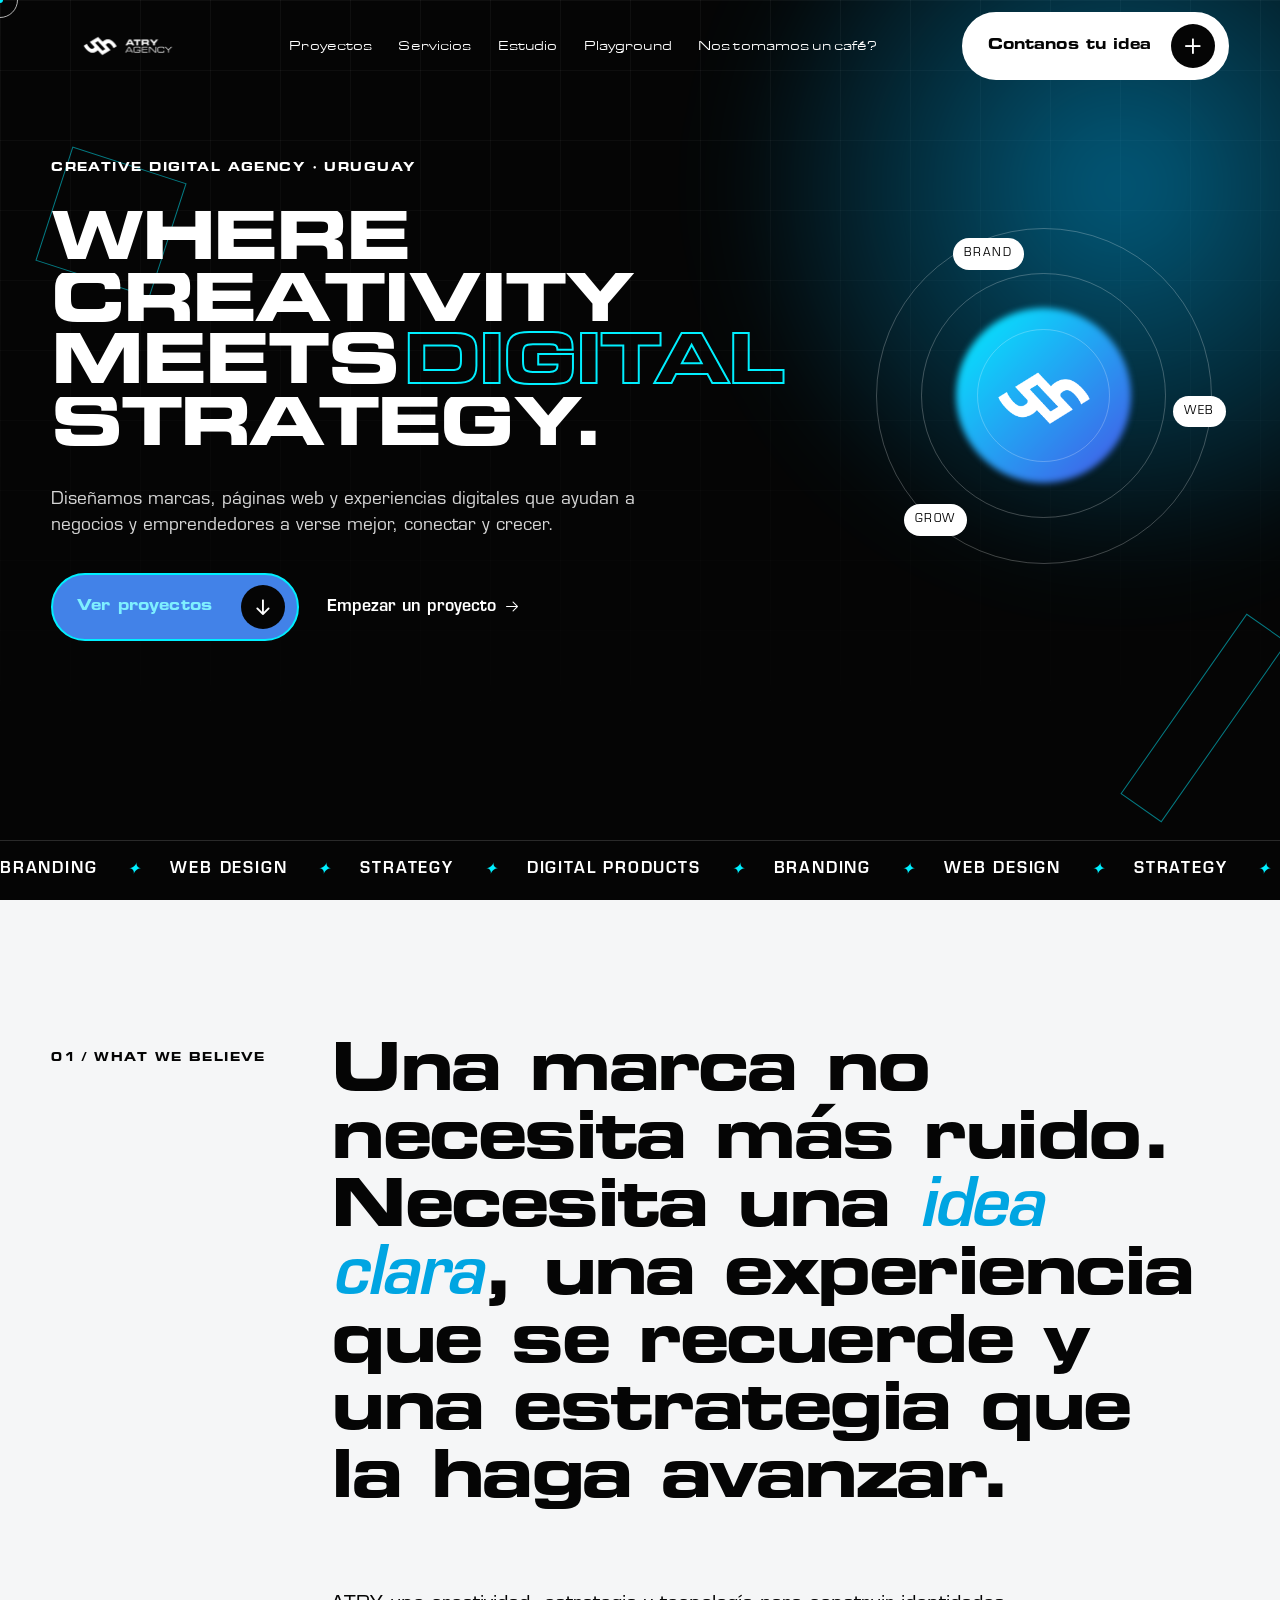
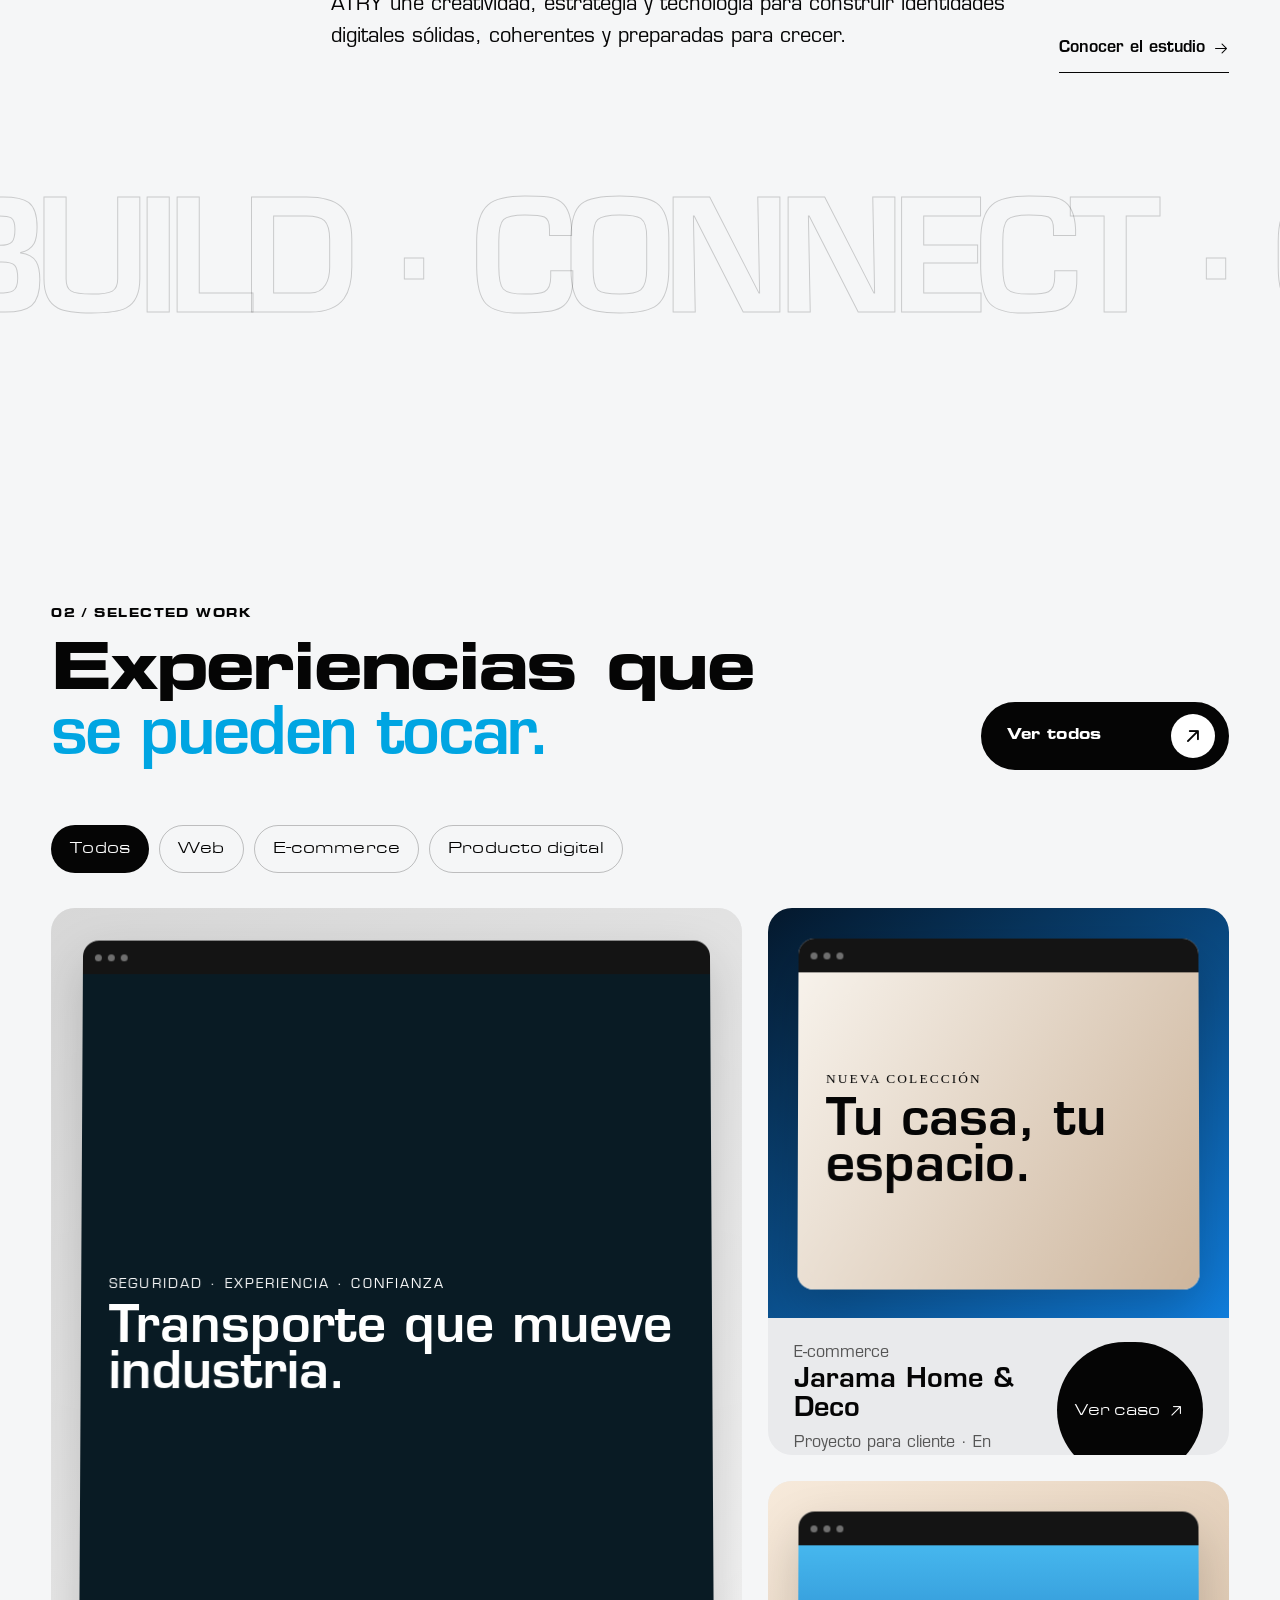
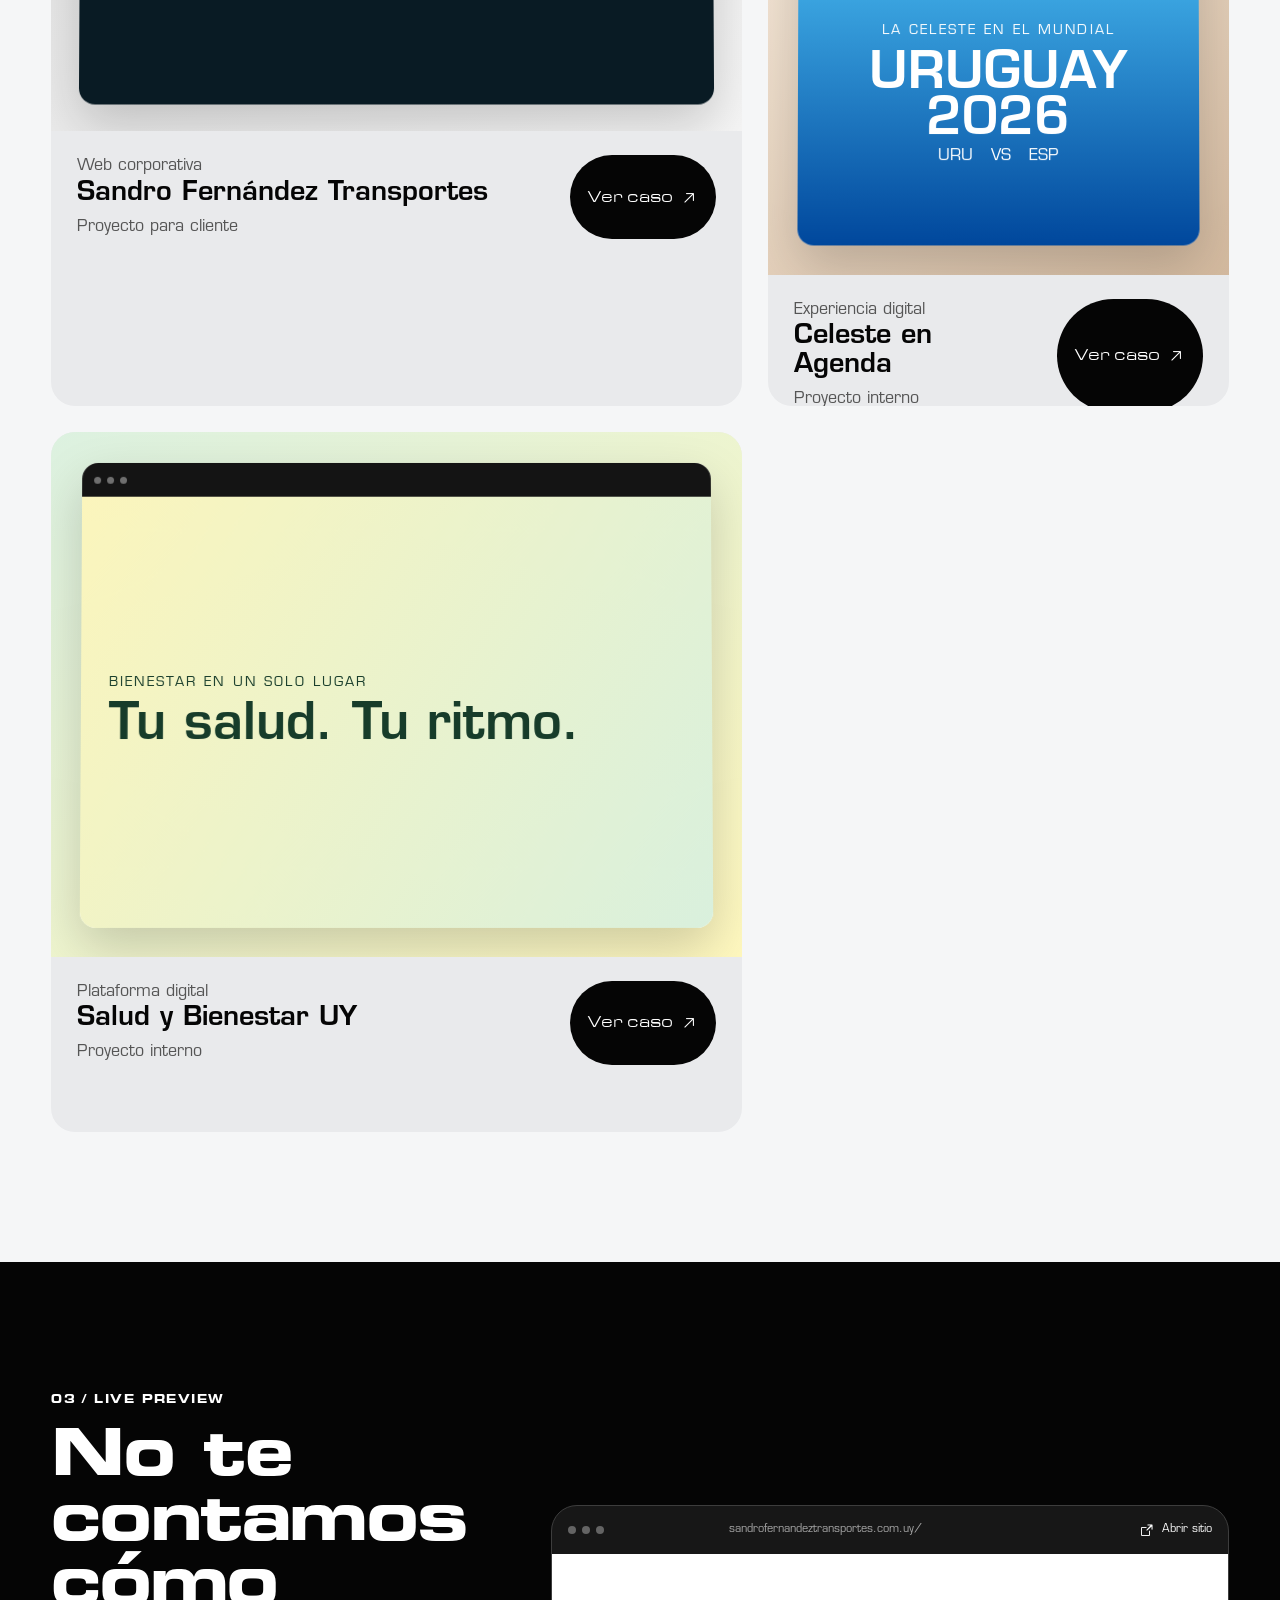
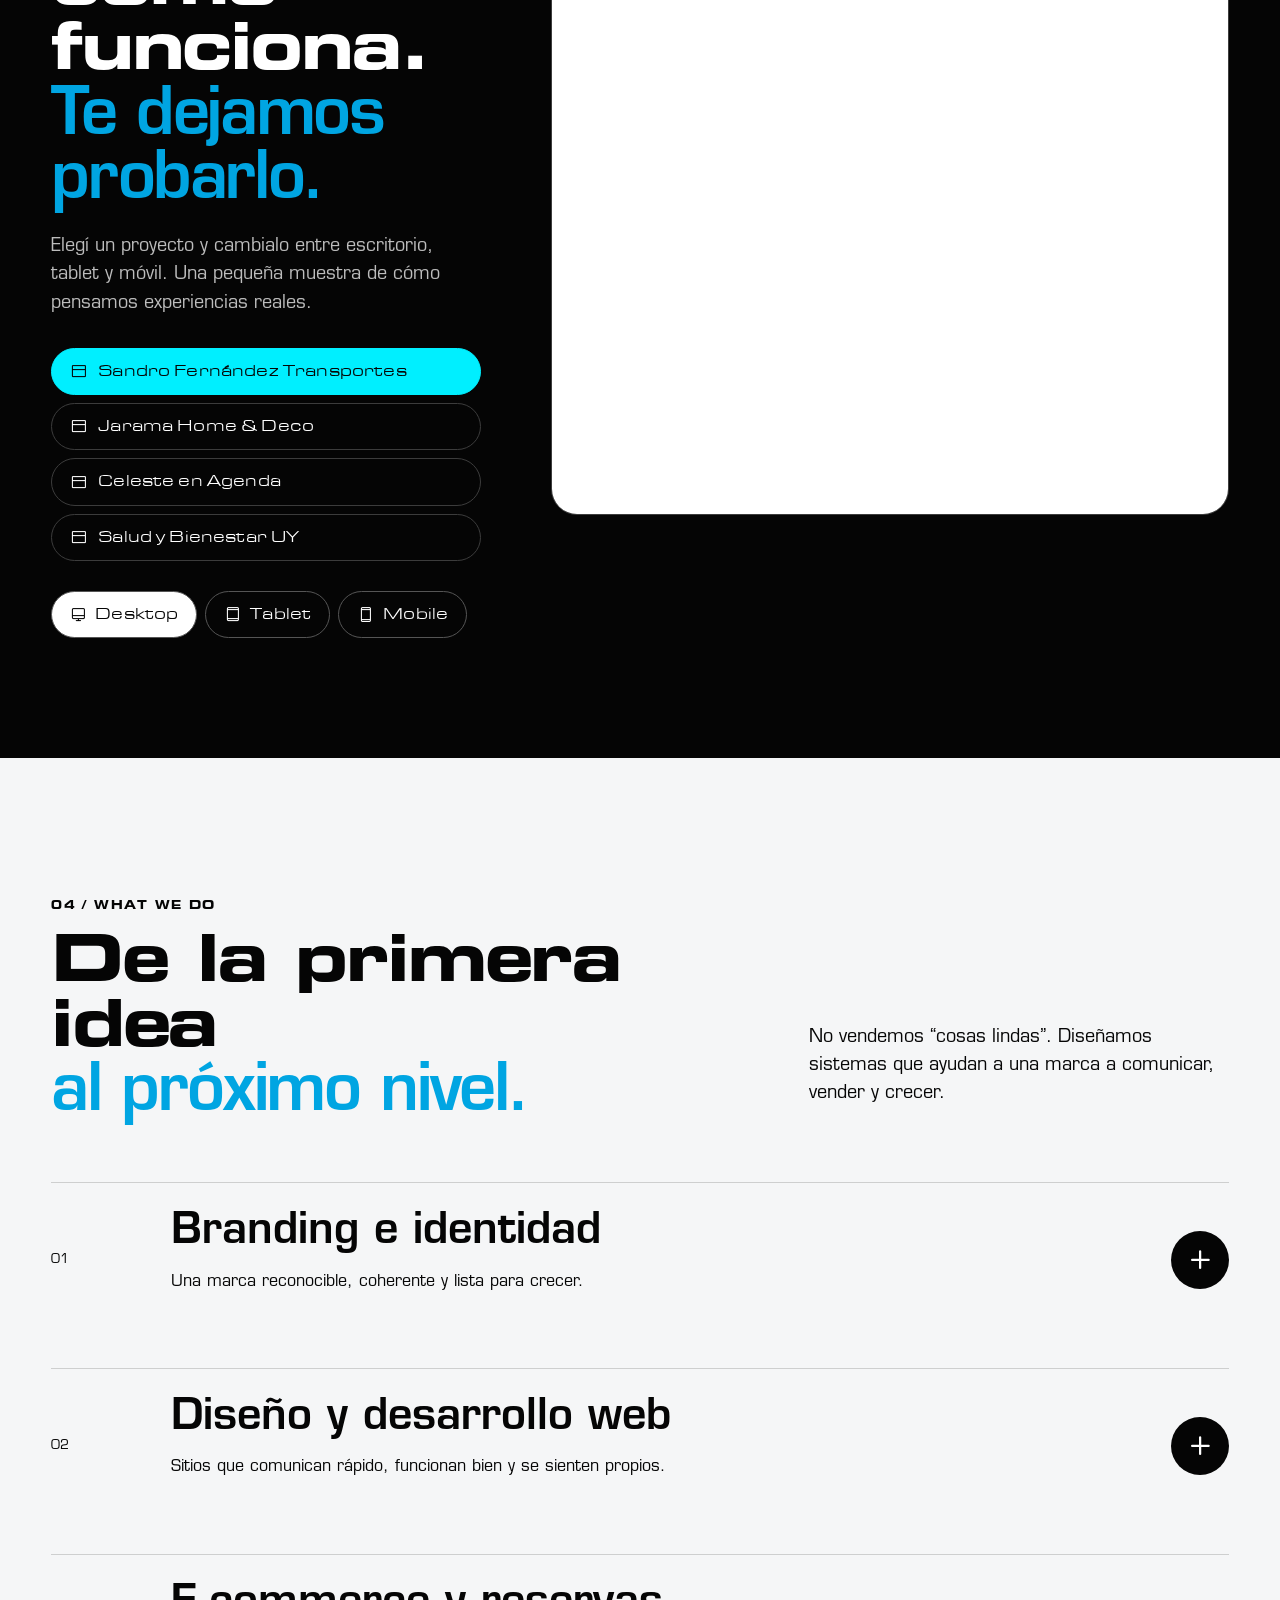
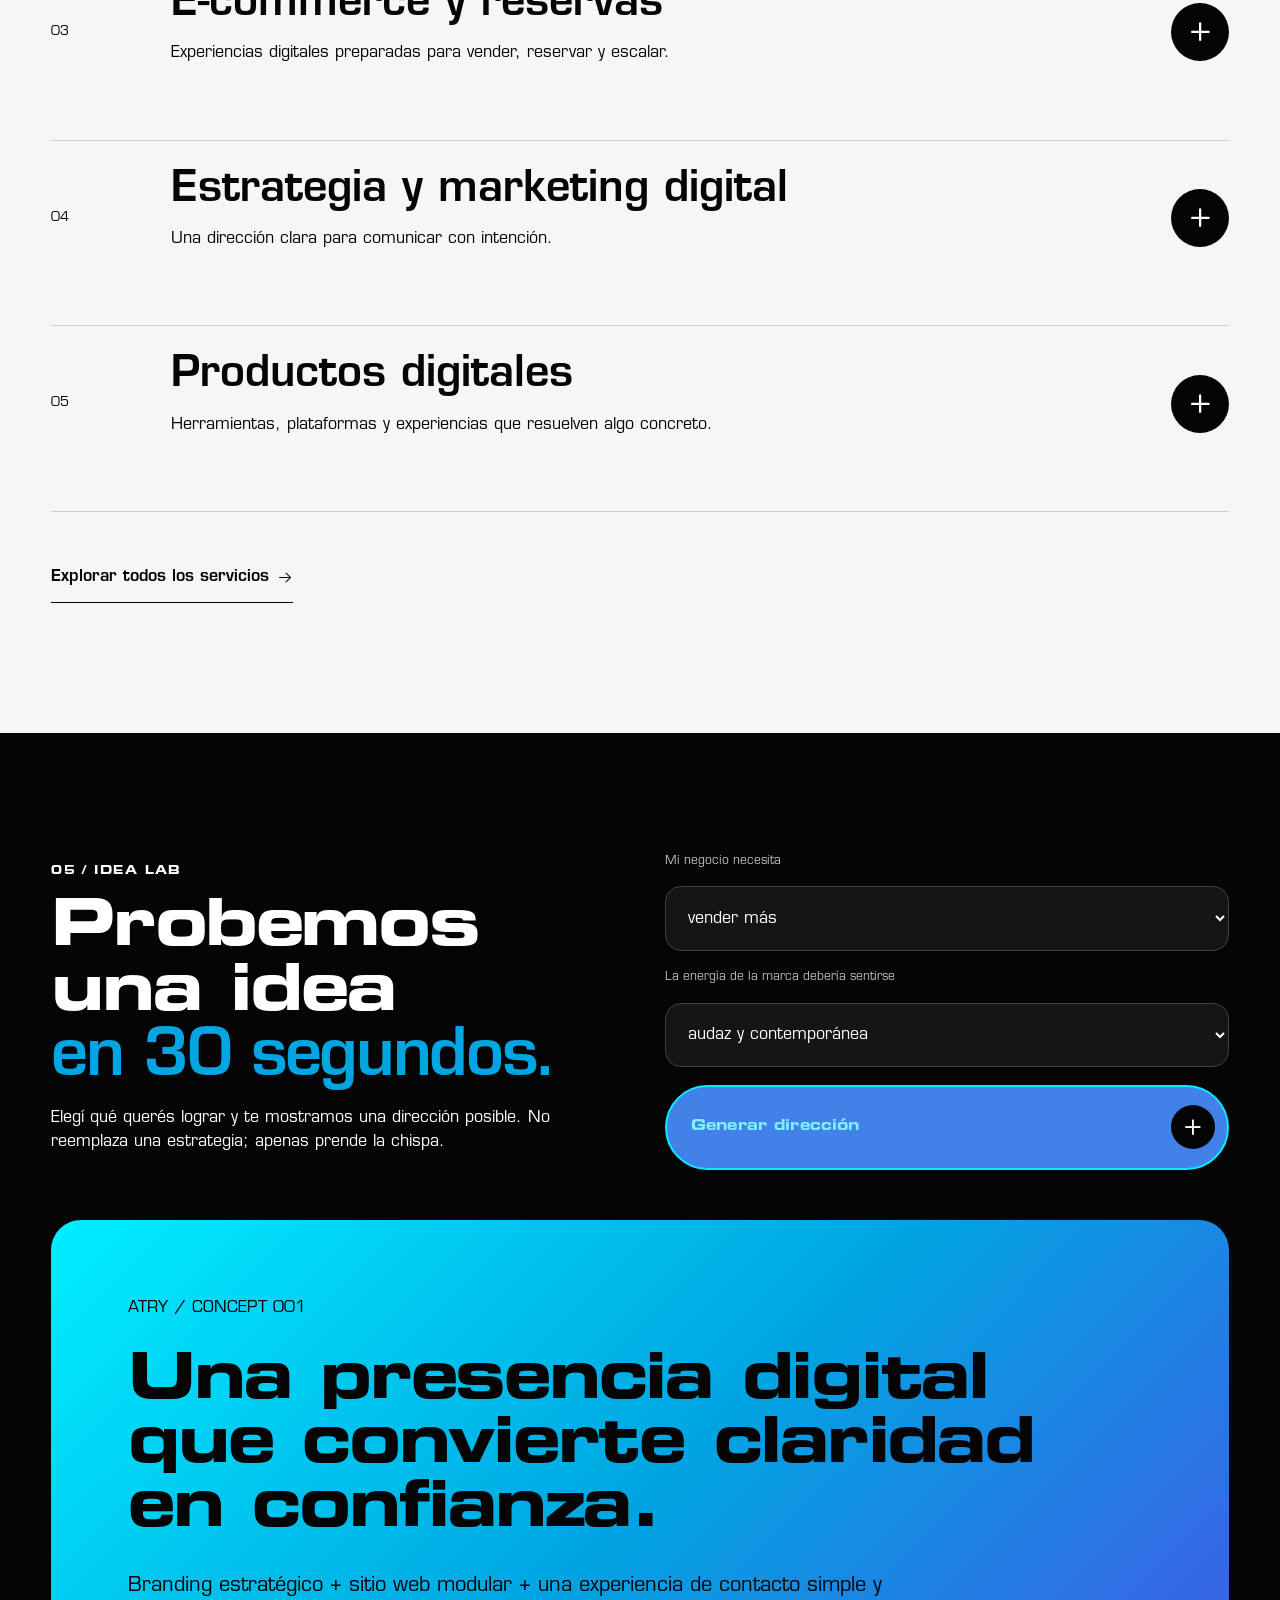
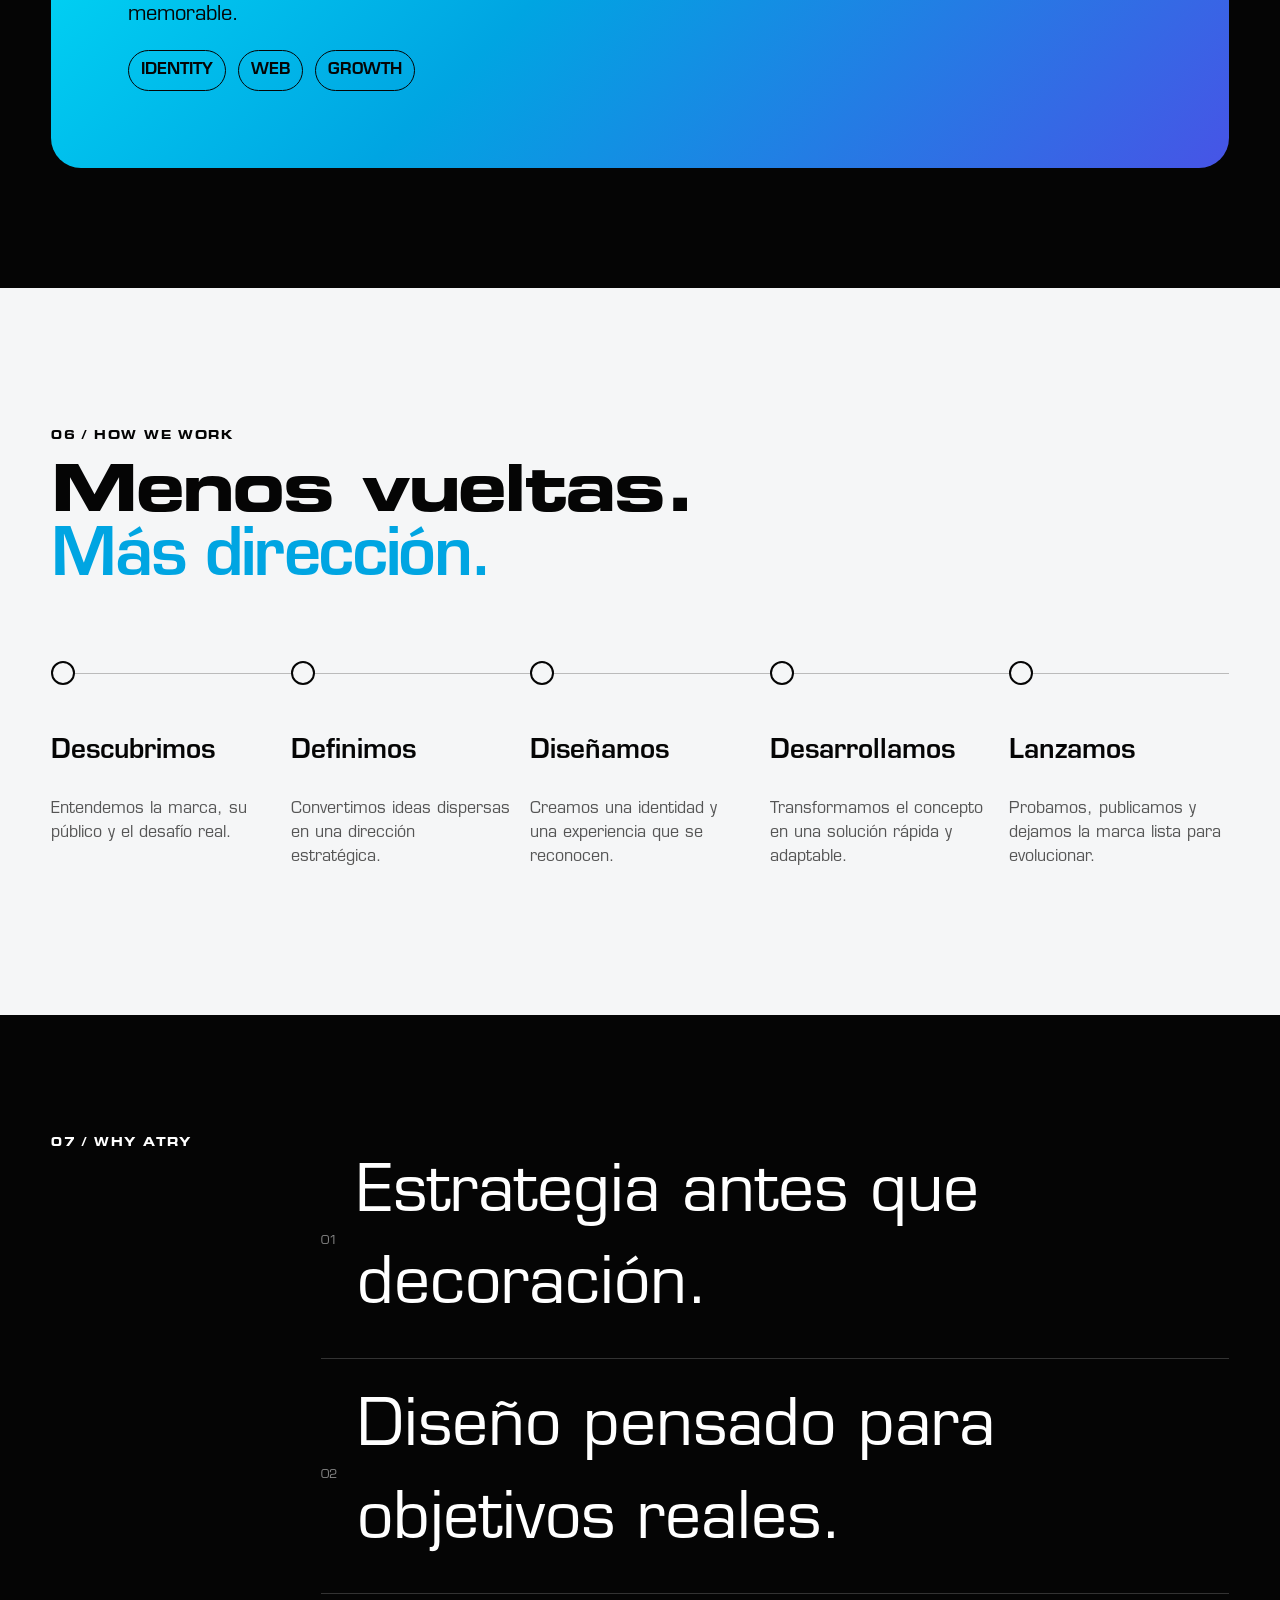
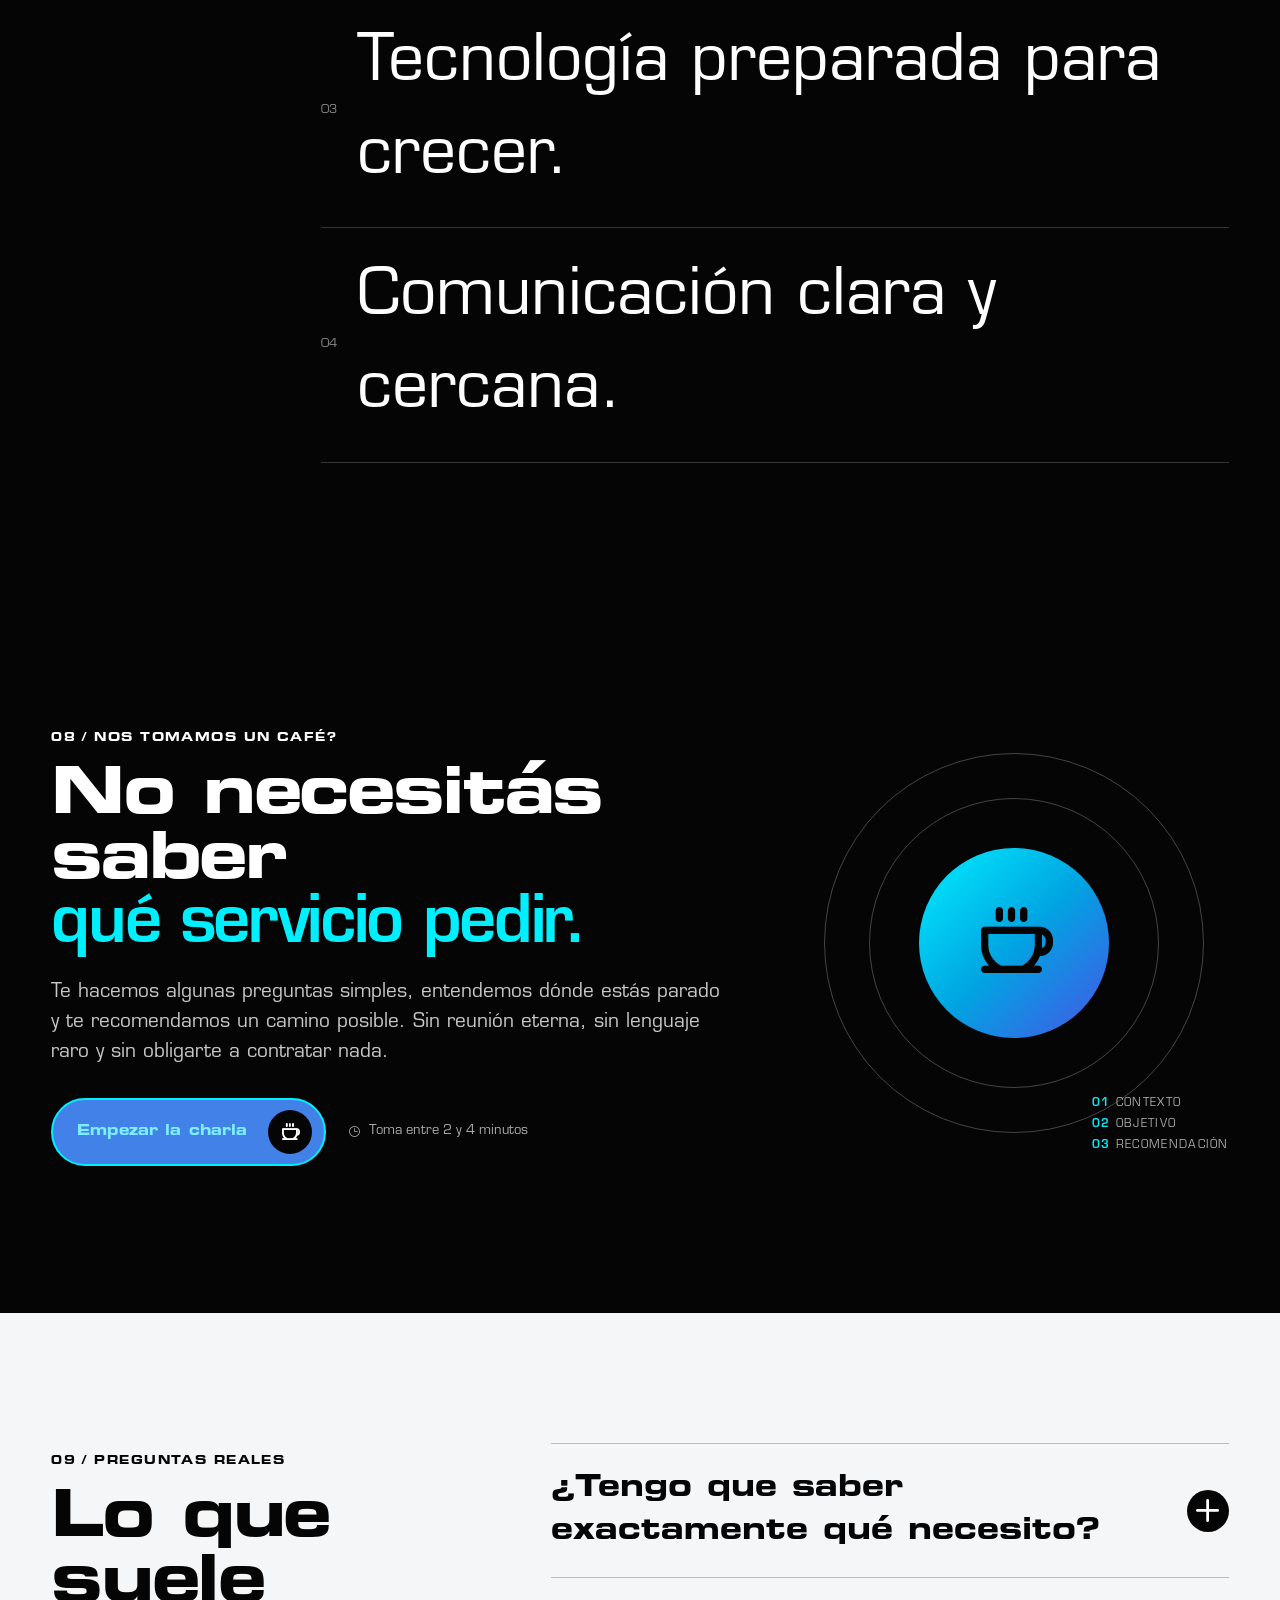
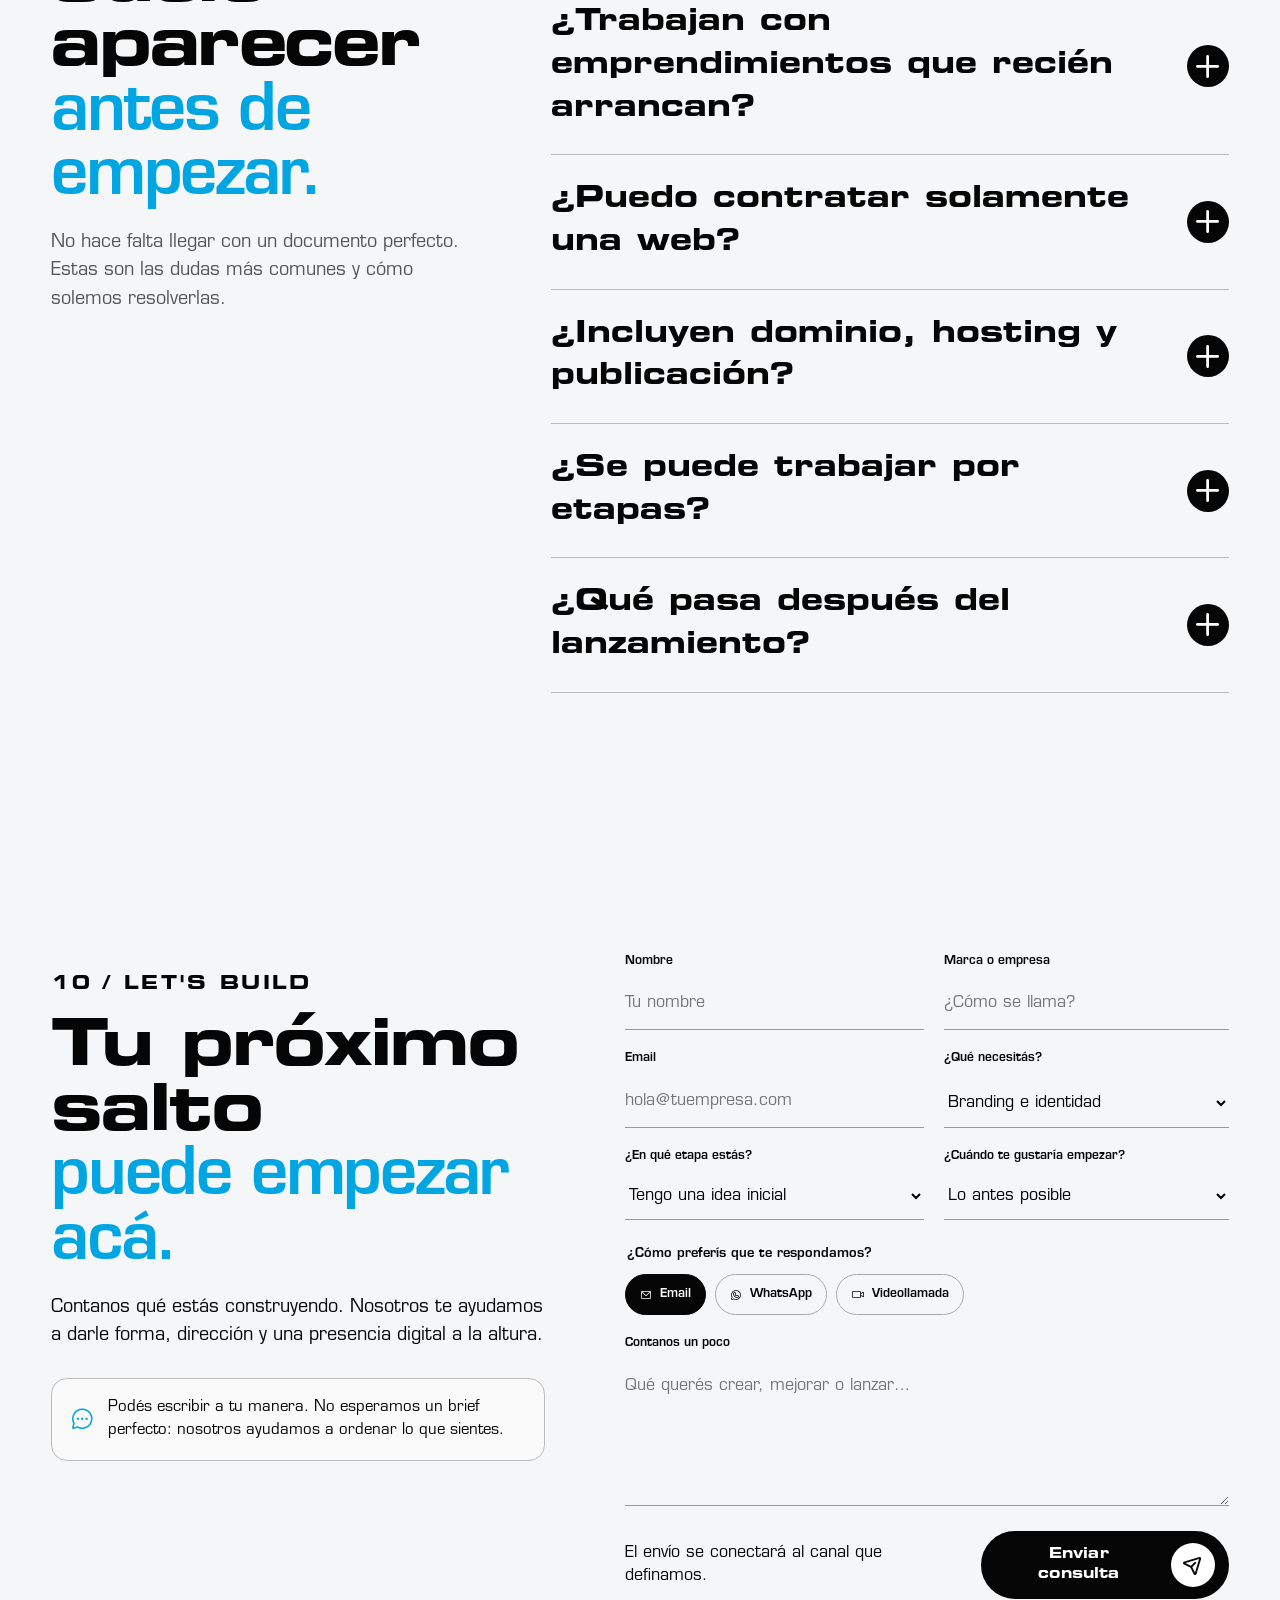
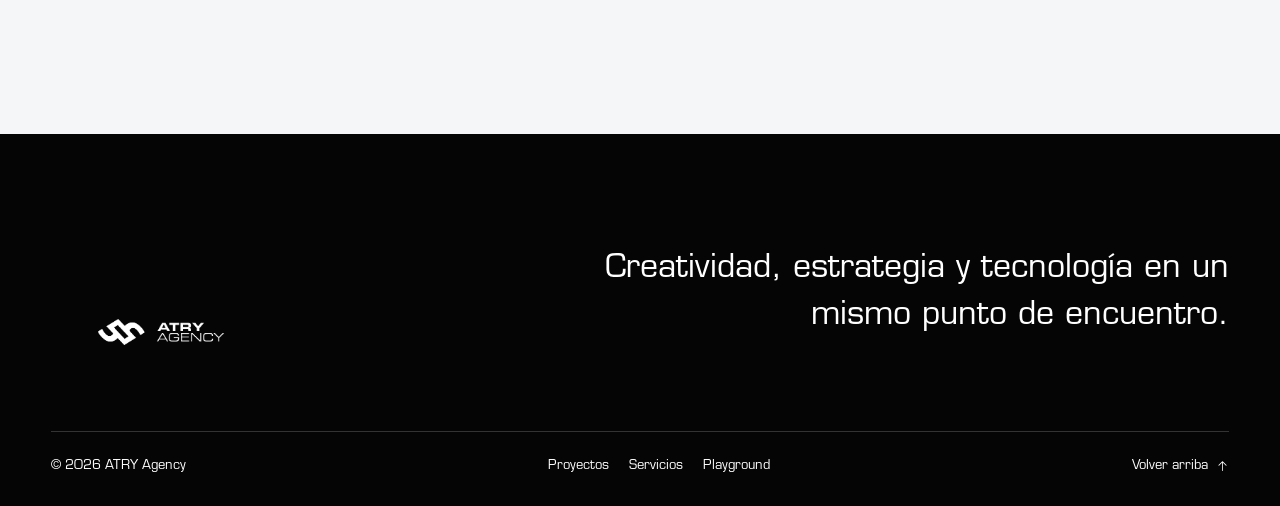
==== commit b66a8b16: "Update index.html" ====
--- a/index.html
+++ b/index.html
@@ -431,7 +431,7 @@
           </p>
           <p>
             <span>04</span>
-            Comunicación clara, cercana y sin humo.
+            Comunicación clara y cercana.
           </p>
         </div>
       </div>
@@ -705,4 +705,4 @@
   </div>
 </body>
 
-</html>+</html>
